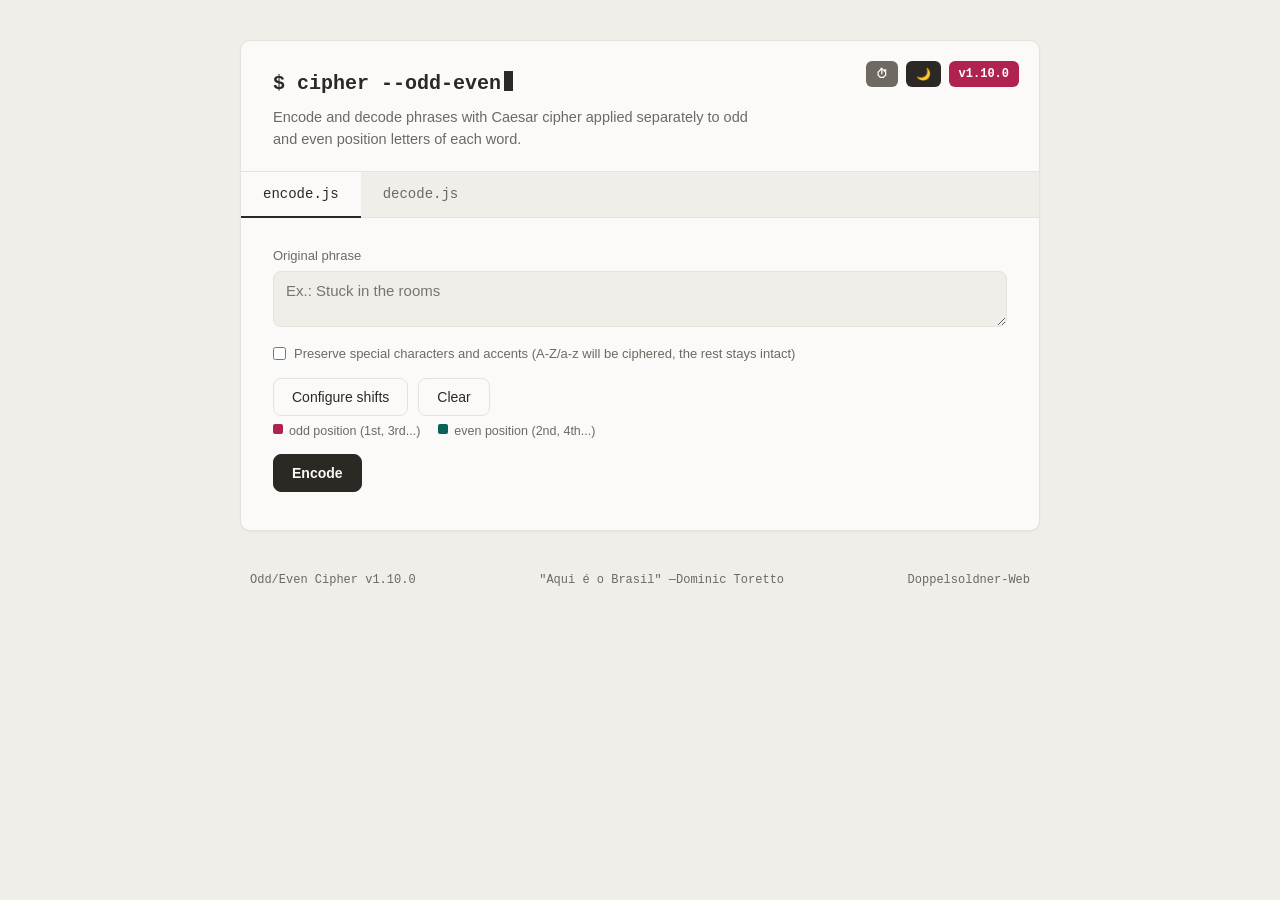
==== index.html @ f3f2aa60 "Add files via upload" ====
<!doctype html>
<html lang="en" data-theme="light">
  <head>
    <meta charset="UTF-8" />
    <meta name="viewport" content="width=device-width, initial-scale=1.0" />
    <title>Odd/Even Cipher — Encoder &amp; Decoder</title>
    <style>
      :root {
        /* OFF WHITE THEME */
        --canvas: #f0eee9;
        --paper: #fbfaf8;
        --ink: #2c2925;
        --muted: #6e6962;
        --border: #e6e3dc;
        --odd: #b0224f;
        --odd-soft: #f8e6ee;
        --even: #0b615a;
        --even-soft: #e1f0ee;
        --error: #b3261e;
        --error-soft: #fbeaea;
        --warn: #f59e0b;
        --success: #10b981;
        --console-bg: #2c2925;
        --console-text: #fbfaf8;
        --console-border: #44403c;
        --radius: 10px;
        --mono:
          "JetBrains Mono", "Fira Code", ui-monospace, SFMono-Regular, Menlo,
          Consolas, "Liberation Mono", monospace;
        --sans:
          -apple-system, BlinkMacSystemFont, "Segoe UI", Roboto, Helvetica,
          Arial, sans-serif;
      }

      /* DARK THEME */
      [data-theme="dark"] {
        /* AMOLED THEME */
        --canvas: #000000;
        --paper: #030712;
        --ink: #e2e8f0;
        --muted: #64748b;
        --border: #0f172a;
        --odd: #ff6b9e;
        --odd-soft: #4a1c2d;
        --even: #2ebc9f;
        --even-soft: #0e3f36;
        --error: #f85149;
        --error-soft: #4a1c1e;
        --console-bg: #020617;
        --console-border: #1e293b;
      }

      * {
        box-sizing: border-box;
      }

      body {
        margin: 0;
        background: var(--canvas);
        color: var(--ink);
        font-family: var(--sans);
        line-height: 1.5;
        -webkit-font-smoothing: antialiased;
        transition:
          background 0.3s,
          color 0.3s;
      }

      .app {
        max-width: 800px;
        margin: 40px auto;
        background: var(--paper);
        border: 1px solid var(--border);
        border-radius: var(--radius);
        position: relative;
        overflow: visible;
        box-shadow: 0 1px 2px rgba(20, 24, 32, 0.05);
      }

      /* HEADER & TOP BUTTONS */
      .top-controls {
        position: absolute;
        top: 20px;
        right: 20px;
        z-index: 100;
        display: flex;
        gap: 8px;
      }

      .icon-btn,
      .update-btn {
        background: var(--odd);
        color: #fff;
        border: none;
        padding: 4px 10px;
        border-radius: 6px;
        font-family: var(--mono);
        font-size: 12px;
        font-weight: bold;
        cursor: pointer;
        transition: opacity 0.2s;
        height: 26px;
        display: flex;
        align-items: center;
        justify-content: center;
      }
      .icon-btn.dark-toggle {
        background: var(--ink);
      }
      .icon-btn.history-toggle {
        background: var(--muted);
      }

      .icon-btn:hover,
      .update-btn:hover {
        opacity: 0.85;
      }

      .floating-box {
        position: absolute;
        top: 36px;
        right: 0;
        background: var(--paper);
        border: 1px solid var(--border);
        border-radius: 8px;
        padding: 16px;
        width: 320px;
        box-shadow: 0 8px 24px rgba(27, 30, 39, 0.12);
        display: none;
      }
      .floating-box.show {
        display: block;
      }

      .hero {
        padding: 28px 32px 20px;
        border-bottom: 1px solid var(--border);
      }
      .prompt {
        font-family: var(--mono);
        font-size: 20px;
        font-weight: 700;
        margin: 0 0 8px;
      }
      .cursor {
        display: inline-block;
        width: 9px;
        height: 1em;
        background: var(--ink);
        margin-left: 3px;
        vertical-align: -2px;
        animation: blink 1s steps(1) infinite;
      }
      @keyframes blink {
        50% {
          opacity: 0;
        }
      }
      .tagline {
        margin: 0;
        color: var(--muted);
        font-size: 14.5px;
        max-width: 62ch;
      }

      .tabs {
        display: flex;
        border-bottom: 1px solid var(--border);
        background: var(--canvas);
      }
      .tab-btn {
        font-family: var(--mono);
        font-size: 14px;
        padding: 14px 22px;
        border: none;
        background: transparent;
        color: var(--muted);
        cursor: pointer;
        border-bottom: 2px solid transparent;
        margin-bottom: -1px;
      }
      .tab-btn:hover {
        color: var(--ink);
      }
      .tab-btn.active {
        color: var(--ink);
        background: var(--paper);
        border-bottom-color: var(--ink);
      }

      .panel {
        display: none;
        padding: 28px 32px 32px;
      }
      .panel.active {
        display: block;
      }

      .field {
        margin-bottom: 18px;
      }
      .field label {
        display: block;
        font-size: 13px;
        color: var(--muted);
        margin-bottom: 6px;
      }
      textarea,
      input[type="text"] {
        width: 100%;
        padding: 10px 12px;
        font-size: 15px;
        font-family: var(--sans);
        color: var(--ink);
        background: var(--canvas);
        border: 1px solid var(--border);
        border-radius: 8px;
        resize: vertical;
      }

      .options-row {
        display: flex;
        align-items: center;
        gap: 8px;
        margin-top: -8px;
        margin-bottom: 14px;
        font-size: 13px;
        color: var(--muted);
      }
      .options-row input[type="checkbox"] {
        margin: 0;
      }

      .row-actions {
        display: flex;
        gap: 10px;
        flex-wrap: wrap;
        margin: 14px 0 6px;
      }
      .btn {
        font-family: var(--sans);
        font-weight: 600;
        font-size: 14px;
        padding: 10px 18px;
        border-radius: 8px;
        border: 1px solid var(--ink);
        background: var(--ink);
        color: var(--paper);
        cursor: pointer;
      }
      .btn:hover {
        opacity: 0.88;
      }
      .btn.ghost {
        background: transparent;
        color: var(--ink);
        border-color: var(--border);
        font-weight: 500;
      }
      .btn.swap {
        background: var(--even);
        border-color: var(--even);
        color: #fff;
        margin-left: auto;
      }
      .btn.paste-btn {
        background: var(--even);
        border-color: var(--even);
        color: #fff;
      }
      .btn.sm {
        padding: 6px 12px;
        font-size: 12.5px;
      }

      .words-info {
        font-size: 13px;
        color: var(--muted);
        margin: 2px 0 14px;
      }
      .legend {
        display: flex;
        gap: 18px;
        font-size: 12.5px;
        color: var(--muted);
        margin: 0 0 14px;
      }
      .swatch {
        display: inline-block;
        width: 10px;
        height: 10px;
        border-radius: 2px;
        margin-right: 6px;
        vertical-align: 1px;
      }
      .swatch.odd {
        background: var(--odd);
      }
      .swatch.even {
        background: var(--even);
      }

      .strength-container {
        margin: 15px 0;
      }
      .strength-label {
        font-size: 12px;
        font-weight: bold;
        margin-bottom: 4px;
        display: flex;
        justify-content: space-between;
      }
      .strength-bar-wrap {
        height: 6px;
        background: var(--border);
        border-radius: 3px;
        overflow: hidden;
      }
      .strength-fill {
        height: 100%;
        width: 0%;
        background: var(--error);
        transition:
          width 0.4s,
          background 0.4s;
      }

      .shift-row {
        display: flex;
        align-items: center;
        gap: 16px;
        padding: 12px 0;
        border-bottom: 1px dashed var(--border);
        flex-wrap: wrap;
      }
      .row-num {
        font-family: var(--mono);
        font-size: 13px;
        color: var(--muted);
        width: 18px;
        flex-shrink: 0;
      }
      .row-word {
        flex: 1 1 160px;
        min-width: 110px;
        font-family: var(--mono);
        font-size: 16px;
        font-weight: 600;
        letter-spacing: 1.5px;
        word-break: break-all;
      }
      .letter.odd {
        color: var(--odd);
      }
      .letter.even {
        color: var(--even);
      }
      .letter.placeholder {
        color: var(--muted);
        font-weight: 400;
      }

      .row-inputs {
        display: flex;
        gap: 10px;
        flex-shrink: 0;
      }
      .shift-field {
        display: flex;
        flex-direction: column;
        gap: 4px;
        font-size: 11.5px;
        color: var(--muted);
      }
      .shift-field input {
        width: 72px;
        padding: 8px 10px;
        border-radius: 6px;
        border: 1px solid var(--border);
        font-family: var(--mono);
        font-size: 14px;
        background: var(--canvas);
        color: var(--ink);
      }
      .shift-field.odd input {
        border-left: 3px solid var(--odd);
      }
      .shift-field.even input {
        border-left: 3px solid var(--even);
      }
      .shift-field input.invalid {
        border-color: var(--error);
        background: var(--error-soft);
      }

      .fast-fill-wrap {
        margin: 20px 0 16px;
        padding: 14px;
        background: var(--canvas);
        border: 1px solid var(--border);
        border-radius: 8px;
      }
      .fast-fill-title {
        font-size: 13px;
        font-weight: 600;
        color: var(--muted);
        margin: 0 0 10px;
      }
      .fast-fill-row {
        display: flex;
        gap: 10px;
        flex-wrap: wrap;
        align-items: flex-end;
      }
      .fast-fill-field {
        flex: 1;
        min-width: 140px;
        display: flex;
        flex-direction: column;
        gap: 4px;
        font-size: 11.5px;
        color: var(--muted);
      }
      .fast-fill-field input {
        width: 100%;
        padding: 8px 10px;
        border-radius: 6px;
        border: 1px solid var(--border);
        font-family: var(--mono);
        font-size: 14px;
        background: var(--paper);
        color: var(--ink);
      }

      .presets-row {
        display: flex;
        gap: 8px;
        margin-top: 10px;
        align-items: center;
        flex-wrap: wrap;
      }
      .presets-label {
        font-size: 12px;
        color: var(--muted);
        margin-right: 4px;
      }

      .alert {
        padding: 12px 14px;
        border-left: 4px solid;
        border-radius: 6px;
        font-size: 14px;
        margin: 16px 0 0;
      }
      .alert-error {
        background: var(--error-soft);
        border-color: var(--error);
        color: var(--error);
      }
      .alert-success {
        background: var(--even-soft);
        border-color: var(--even);
        color: var(--even);
      }

      .console-wrap {
        margin-top: 20px;
      }
      .console-label {
        font-family: var(--mono);
        font-size: 12px;
        color: var(--muted);
        margin: 0 0 8px;
      }
      .console {
        background: var(--console-bg);
        color: var(--console-text);
        border-radius: 8px;
        padding: 16px;
        display: flex;
        align-items: center;
        justify-content: space-between;
        gap: 14px;
      }
      .console-text {
        font-family: var(--mono);
        font-size: 15px;
        word-break: break-all;
      }
      .copy-btn {
        flex-shrink: 0;
        background: transparent;
        border: 1px solid var(--console-border);
        color: var(--console-text);
        border-radius: 6px;
        padding: 7px 12px;
        font-family: var(--sans);
        font-size: 13px;
        cursor: pointer;
      }

      .history-list {
        list-style: none;
        padding: 0;
        margin: 0;
        font-size: 12px;
        color: var(--ink);
      }
      .history-item {
        padding: 8px;
        border-bottom: 1px solid var(--border);
        display: flex;
        flex-direction: column;
        gap: 4px;
      }
      .history-item:last-child {
        border-bottom: none;
      }
      .history-item strong {
        color: var(--odd);
        font-family: var(--mono);
      }
      .history-empty {
        text-align: center;
        color: var(--muted);
        font-size: 12px;
        padding: 10px;
      }

      .app-footer {
        display: flex;
        justify-content: space-between;
        align-items: center;
        max-width: 800px;
        margin: 0 auto 20px auto;
        padding: 0 10px;
        font-size: 12px;
        color: var(--muted);
        font-family: var(--mono);
      }
    </style>
  </head>
  <body>
    <div class="app">
      <!-- TOP CONTROLS -->
      <div class="top-controls">
        <button id="historyBtn" class="icon-btn history-toggle" title="History">
          ⏱
        </button>
        <button
          id="themeBtn"
          class="icon-btn dark-toggle"
          title="Alternar Tema"
        >
          🌙
        </button>
        <div style="position: relative">
          <button id="updateLogBtn" class="update-btn">v1.10.0</button>
          <div id="updateLogBox" class="floating-box">
            <h3 style="margin: 0; font-family: var(--mono); font-size: 14px">
              UPDATE V1.10.0
            </h3>
            <hr
              style="
                border: 0;
                border-top: 1px dashed var(--border);
                margin: 10px 0;
              "
            />
            <ul
              style="
                margin: 0;
                padding-left: 20px;
                font-size: 12.5px;
                color: var(--muted);
              "
            >
              <li>Added "Copy All" / "Paste All" data transfer.</li>
              <li>Added footer texts at the bottom of the page.</li>
              <li>Prevented letter input in number-only fields.</li>
              <li>Added Quick Fill (autofill) feature.</li>
              <li>Dark Mode & Light Mode themes.</li>
            </ul>
          </div>
        </div>
        <!-- HISTORY BOX -->
        <div id="historyBox" class="floating-box" style="right: 80px">
          <h3
            style="
              margin: 0 0 10px 0;
              font-family: var(--mono);
              font-size: 14px;
            "
          >
            Recent History
          </h3>
          <ul id="historyList" class="history-list">
            <li class="history-empty">No recent operations.</li>
          </ul>
        </div>
      </div>

      <div class="hero">
        <p class="prompt">$ cipher --odd-even<span class="cursor"></span></p>
        <p class="tagline">
          Encode and decode phrases with Caesar cipher applied separately to odd
          and even position letters of each word.
        </p>
      </div>

      <div class="tabs" role="tablist">
        <button
          class="tab-btn active"
          role="tab"
          data-tab="encode"
          id="tab-encode"
        >
          encode.js
        </button>
        <button class="tab-btn" role="tab" data-tab="decode" id="tab-decode">
          decode.js
        </button>
      </div>

      <!-- ===================== PANEL: ENCODER ===================== -->
      <section class="panel active" id="panel-encode" role="tabpanel">
        <div class="field">
          <label for="encPhrase">Original phrase</label>
          <textarea
            id="encPhrase"
            rows="2"
            placeholder="Ex.: Stuck in the rooms"
          ></textarea>
        </div>
        <div class="options-row">
          <input type="checkbox" id="encKeepSpecial" />
          <label for="encKeepSpecial" style="margin: 0; font-size: 13px"
            >Preserve special characters and accents (A-Z/a-z will be ciphered,
            the rest stays intact)</label
          >
        </div>

        <div class="row-actions">
          <button type="button" class="btn ghost" id="encConfigBtn">
            Configure shifts
          </button>
          <button type="button" class="btn ghost" id="encClearBtn">
            Clear
          </button>
        </div>

        <p class="words-info" id="encWordsInfo" hidden></p>
        <p class="legend" id="encLegend" hidden>
          <span
            ><span class="swatch odd"></span>odd position (1st, 3rd...)</span
          >
          <span
            ><span class="swatch even"></span>even position (2nd, 4th...)</span
          >
        </p>

        <!-- STRENGTH INDICATOR -->
        <div class="strength-container" id="encStrengthContainer" hidden>
          <div class="strength-label">
            <span>Cipher Strength</span>
            <span id="encStrengthText">Weak</span>
          </div>
          <div class="strength-bar-wrap">
            <div id="encStrengthBar" class="strength-fill"></div>
          </div>
        </div>

        <div id="encShiftsContainer" data-word-count="0"></div>

        <div class="fast-fill-wrap" id="encFastFill" hidden>
          <p class="fast-fill-title">Quick Fill / Advanced Patterns</p>
          <div class="fast-fill-row">
            <label class="fast-fill-field odd">
              <span>Odd Pattern (Ex: 2 or 1,4)</span>
              <input
                type="text"
                id="encFastOdd"
                placeholder="Ex: 2"
                autocomplete="off"
              />
            </label>
            <label class="fast-fill-field even">
              <span>Even Pattern (Ex: 5 or 3,2)</span>
              <input
                type="text"
                id="encFastEven"
                placeholder="Ex: 5"
                autocomplete="off"
              />
            </label>
            <button type="button" class="btn" id="encFastApplyBtn">
              Apply
            </button>
            <button
              type="button"
              class="btn ghost"
              id="encRandomBtn"
              title="Random shifts"
              style="padding: 10px 14px"
            >
              🎲
            </button>
          </div>
          <div class="presets-row">
            <span class="presets-label">Presets:</span>
            <button type="button" class="btn ghost sm" id="presetRot13">
              ROT13
            </button>
            <button type="button" class="btn ghost sm" id="presetFibonacci">
              Fibonacci
            </button>
            <button type="button" class="btn ghost sm" id="presetProgressive">
              Progressive (+1,+2)
            </button>
          </div>
        </div>

        <div class="row-actions">
          <button type="button" class="btn" id="encSubmitBtn">Encode</button>
          <button type="button" class="btn swap" id="swapBtn" hidden>
            Transfer to Decoder ⇄
          </button>
        </div>

        <div id="encAlert" class="alert" hidden></div>

        <div class="console-wrap" id="encResultWrap" hidden>
          <p class="console-label">// encoded result</p>
          <div class="console">
            <span class="console-text" id="encResult"></span>
            <button type="button" class="copy-btn" id="encCopyBtn">copy</button>
          </div>
          <p class="console-label" style="margin-top: 18px">// word lengths</p>
          <div class="console">
            <span class="console-text" id="encSizes"></span>
            <button type="button" class="copy-btn" id="encSizesCopyBtn">
              copy
            </button>
          </div>
          <p class="console-label" style="margin-top: 18px">
            // shifts used (odd, even)
          </p>
          <div class="console">
            <span class="console-text" id="encShiftsResult"></span>
            <button type="button" class="copy-btn" id="encShiftsCopyBtn">
              copy
            </button>
          </div>

          <div style="margin-top: 20px">
            <button
              type="button"
              class="btn"
              id="encCopyAllBtn"
              style="width: 100%; border-radius: 8px"
            >
              Copy All Data
            </button>
          </div>
        </div>
      </section>

      <!-- ===================== PANEL: DECODER ===================== -->
      <section class="panel" id="panel-decode" role="tabpanel">
        <div class="row-actions" style="margin-bottom: 18px; margin-top: 0">
          <button type="button" class="btn paste-btn" id="decPasteAllBtn">
            Paste Data 📋
          </button>
        </div>

        <div class="field">
          <label for="decMessage">Encoded message</label>
          <textarea
            id="decMessage"
            rows="2"
            placeholder="Ex.: Fscxsvyvhnubtxy"
          ></textarea>
        </div>

        <div class="field">
          <label for="decSizes"
            >Original word lengths (separated by commas)</label
          >
          <input type="text" id="decSizes" placeholder="Ex.: 5, 2, 3, 5" />
        </div>

        <div class="row-actions">
          <button type="button" class="btn ghost" id="decConfigBtn">
            Configure shifts
          </button>
          <button type="button" class="btn ghost" id="decClearBtn">
            Clear
          </button>
        </div>

        <p class="words-info" id="decWordsInfo" hidden></p>

        <div id="decShiftsContainer" data-word-count="0"></div>

        <div class="row-actions">
          <button type="button" class="btn" id="decSubmitBtn">Decode</button>
        </div>

        <div id="decAlert" class="alert" hidden></div>

        <div class="console-wrap" id="decResultWrap" hidden>
          <p class="console-label">// original phrase</p>
          <div class="console">
            <span class="console-text" id="decResult"></span>
            <button type="button" class="copy-btn" id="decCopyBtn">copy</button>
          </div>
        </div>
      </section>
    </div>

    <!-- === FOOTER === -->
    <footer class="app-footer">
      <span class="footer-left">Odd/Even Cipher v1.10.0</span>
      <span class="footer-center">"Aqui é o Brasil" —Dominic Toretto</span>
      <span class="footer-right">Doppelsoldner-Web</span>
    </footer>

    <script>
      /* =========================================================================
         STATE & CONFIG
         ========================================================================= */
      let historyData = JSON.parse(localStorage.getItem("cipherHistory")) || [];
      const MAX_HISTORY = 5;

      // Gestão de Temas (light, dark)
      const themeBtn = document.getElementById("themeBtn");
      const themes = ["light", "dark"];

      let currentTheme = localStorage.getItem("cipherTheme") || "light";
      document.documentElement.setAttribute("data-theme", currentTheme);
      updateThemeIcon(currentTheme);

      function updateThemeIcon(theme) {
        if (theme === "light") {
          themeBtn.textContent = "🌙";
          themeBtn.title = "Ativar Modo Escuro";
        } else {
          themeBtn.textContent = "☀️";
          themeBtn.title = "Ativar Modo Claro";
        }
      }

      themeBtn.addEventListener("click", () => {
        const currentIndex = themes.indexOf(currentTheme);
        const nextIndex = (currentIndex + 1) % themes.length;
        currentTheme = themes[nextIndex];

        document.documentElement.setAttribute("data-theme", currentTheme);
        localStorage.setItem("cipherTheme", currentTheme);
        updateThemeIcon(currentTheme);
      });

      /* =========================================================================
         CIPHER LOGIC
         ========================================================================= */
      function normalizeText(text, keepSpecial) {
        if (keepSpecial) return text;
        return text
          .normalize("NFD")
          .replace(/[\u0300-\u036f]/g, "")
          .replace(/[^a-zA-Z\s]/g, "");
      }

      function splitWords(phrase, keepSpecial) {
        return normalizeText(phrase, keepSpecial)
          .trim()
          .split(/\s+/)
          .filter(Boolean);
      }

      function processLetter(char, shift, reverse = false) {
        const isUpper = char >= "A" && char <= "Z";
        const isLower = char >= "a" && char <= "z";
        if (!isUpper && !isLower) return char;

        const base = isUpper ? 65 : 97;
        const originalCode = char.charCodeAt(0) - base;
        const effect = reverse ? -shift : shift;
        const resultCode = (((originalCode + effect) % 26) + 26) % 26;
        return String.fromCharCode(resultCode + base);
      }

      function customCipher(phrase, shifts, keepSpecial) {
        const words = splitWords(phrase, keepSpecial);
        const cipheredWords = words.map((word, idx) => {
          const [oddShift, evenShift] = shifts[idx];
          let validLetterCount = 0;
          return word
            .split("")
            .map((char) => {
              const isLetter =
                (char >= "A" && char <= "Z") || (char >= "a" && char <= "z");
              if (isLetter) validLetterCount++;
              const isOdd = validLetterCount % 2 !== 0;
              const shiftVal = isOdd ? oddShift : evenShift;
              return processLetter(char, shiftVal);
            })
            .join("");
        });

        const maxLength = Math.max(...cipheredWords.map((p) => p.length));
        let result = "";
        for (let pos = 0; pos < maxLength; pos++) {
          for (const word of cipheredWords) {
            if (pos < word.length) result += word[pos];
          }
        }
        return result;
      }

      function customDecipher(cipheredString, shifts, lengths) {
        const cipheredWords = lengths.map(() => "");
        let cursor = 0;
        const maxLength = Math.max(...lengths);

        for (let pos = 0; pos < maxLength; pos++) {
          for (let i = 0; i < lengths.length; i++) {
            if (pos < lengths[i]) {
              cipheredWords[i] += cipheredString[cursor];
              cursor++;
            }
          }
        }

        const originalWords = cipheredWords.map((word, idx) => {
          const [oddShift, evenShift] = shifts[idx];
          let validLetterCount = 0;
          return word
            .split("")
            .map((char) => {
              const isLetter =
                (char >= "A" && char <= "Z") || (char >= "a" && char <= "z");
              if (isLetter) validLetterCount++;
              const isOdd = validLetterCount % 2 !== 0;
              const shiftVal = isOdd ? oddShift : evenShift;
              return processLetter(char, shiftVal, true);
            })
            .join("");
        });
        return originalWords.join(" ");
      }

      /* =========================================================================
         HISTORY
         ========================================================================= */
      function renderHistory() {
        const list = document.getElementById("historyList");
        list.innerHTML = "";
        if (historyData.length === 0) {
          list.innerHTML = `<li class="history-empty">No recent operations.</li>`;
          return;
        }
        historyData.forEach((item) => {
          const li = document.createElement("li");
          li.className = "history-item";
          li.innerHTML = `<span><strong>${item.type}:</strong> ${item.input.substring(0, 20)}...</span>
                          <span style="color:var(--muted)">Res: ${item.output.substring(0, 20)}...</span>`;
          list.appendChild(li);
        });
      }

      function addHistory(type, input, output) {
        historyData.unshift({ type, input, output });
        if (historyData.length > MAX_HISTORY) historyData.pop();
        localStorage.setItem("cipherHistory", JSON.stringify(historyData));
        renderHistory();
      }
      renderHistory();

      /* =========================================================================
         UI HELPERS & COPY FUNCTIONALITY
         ========================================================================= */
      function escapeHtml(str) {
        return str.replace(
          /[&<>"']/g,
          (c) =>
            ({
              "&": "&amp;",
              "<": "&lt;",
              ">": "&gt;",
              '"': "&quot;",
              "'": "&#39;",
            })[c],
        );
      }
      function showAlert(el, type, msg) {
        el.className = "alert alert-" + type;
        el.textContent = msg;
        el.hidden = false;
      }
      function clearAlert(el) {
        el.hidden = true;
        el.textContent = "";
      }

      function copyToClipboard(text, btnEl) {
        if (!text) return;
        navigator.clipboard.writeText(text).then(() => {
          const original = btnEl.textContent;
          btnEl.textContent = "copied!";
          setTimeout(() => {
            btnEl.textContent = original;
          }, 1500);
        });
      }

      document.getElementById("encCopyBtn").addEventListener("click", (e) => {
        copyToClipboard(
          document.getElementById("encResult").textContent,
          e.target,
        );
      });
      document
        .getElementById("encSizesCopyBtn")
        .addEventListener("click", (e) => {
          copyToClipboard(
            document.getElementById("encSizes").textContent,
            e.target,
          );
        });
      document
        .getElementById("encShiftsCopyBtn")
        .addEventListener("click", (e) => {
          copyToClipboard(
            document.getElementById("encShiftsResult").textContent,
            e.target,
          );
        });
      document.getElementById("decCopyBtn").addEventListener("click", (e) => {
        copyToClipboard(
          document.getElementById("decResult").textContent,
          e.target,
        );
      });

      // Copiar Tudo (Encoder)
      document
        .getElementById("encCopyAllBtn")
        .addEventListener("click", (e) => {
          const msg = document.getElementById("encResult").textContent;
          const sizes = document.getElementById("encSizes").textContent;
          const shifts = document.getElementById("encShiftsResult").textContent;

          const payload = `Message: ${msg}\nLengths: ${sizes}\nShifts: ${shifts}`;
          copyToClipboard(payload, e.target);
        });

      // Colar Tudo (Decoder)
      document
        .getElementById("decPasteAllBtn")
        .addEventListener("click", async () => {
          try {
            const text = await navigator.clipboard.readText();

            const msgMatch = text.match(/Message:\s*(.+)/i);
            const lenMatch = text.match(/Lengths:\s*(.+)/i);
            const shfMatch = text.match(/Shifts:\s*(.+)/i);

            if (!msgMatch && !lenMatch && !shfMatch) {
              showAlert(
                document.getElementById("decAlert"),
                "error",
                "No valid cipher data found in clipboard.",
              );
              return;
            }

            if (msgMatch)
              document.getElementById("decMessage").value = msgMatch[1].trim();
            if (lenMatch)
              document.getElementById("decSizes").value = lenMatch[1].trim();

            if (msgMatch && lenMatch) {
              document.getElementById("decConfigBtn").click();
            }

            if (shfMatch) {
              const shiftPairs = [
                ...shfMatch[1].matchAll(/\[(\d+),\s*(\d+)\]/g),
              ];
              const oddInputs = document.querySelectorAll(".dec-odd");
              const evenInputs = document.querySelectorAll(".dec-even");

              shiftPairs.forEach((pair, idx) => {
                if (oddInputs[idx]) oddInputs[idx].value = pair[1];
                if (evenInputs[idx]) evenInputs[idx].value = pair[2];
              });
            }

            showAlert(
              document.getElementById("decAlert"),
              "success",
              "Data pasted and configured automatically!",
            );
          } catch (err) {
            showAlert(
              document.getElementById("decAlert"),
              "error",
              "Failed to read clipboard. Please check permissions.",
            );
          }
        });

      /* =========================================================================
         SHIFT INPUT VALIDATION & SMART AUTO-ADVANCE
         ========================================================================= */
      function setupShiftInputsContainer(containerId) {
        const container = document.getElementById(containerId);
        if (!container) return;

        container.addEventListener("keydown", (e) => {
          if (e.target.matches("input[type='number']")) {
            if (["e", "E", "+", "-", "."].includes(e.key)) {
              e.preventDefault();
              return;
            }
            if (e.key === "Enter") {
              e.preventDefault();
              focusNextInput(e.target, container);
            }
          }
        });

        container.addEventListener("input", (e) => {
          const input = e.target;
          if (input.matches("input[type='number']")) {
            let val = input.value.replace(/\D/g, "");
            if (val !== "") {
              let num = parseInt(val, 10);
              if (num > 25) num = 25;
              input.value = num;
            }

            evaluateStrength();

            if (input.value.length >= 2) {
              focusNextInput(input, container);
            }
          }
        });
      }

      function focusNextInput(currentInput, container) {
        const inputs = Array.from(
          container.querySelectorAll("input[type='number']"),
        );
        const index = inputs.indexOf(currentInput);
        if (index >= 0 && index < inputs.length - 1) {
          inputs[index + 1].focus();
          inputs[index + 1].select();
        }
      }

      setupShiftInputsContainer("encShiftsContainer");
      setupShiftInputsContainer("decShiftsContainer");

      /* =========================================================================
         STRENGTH CALCULATOR
         ========================================================================= */
      function evaluateStrength() {
        const oddInputs = [...document.querySelectorAll(".enc-odd")].map(
          (i) => Number(i.value) || 0,
        );
        const evenInputs = [...document.querySelectorAll(".enc-even")].map(
          (i) => Number(i.value) || 0,
        );
        if (oddInputs.length === 0) return;

        const uniqueShifts = new Set([...oddInputs, ...evenInputs]).size;
        const totalFields = oddInputs.length + evenInputs.length;

        let score = (uniqueShifts / totalFields) * 100;
        const bar = document.getElementById("encStrengthBar");
        const text = document.getElementById("encStrengthText");

        if (score <= 20) {
          bar.style.width = "33%";
          bar.style.background = "var(--error)";
          text.textContent = "Weak";
        } else if (score <= 60) {
          bar.style.width = "66%";
          bar.style.background = "var(--warn)";
          text.textContent = "Medium";
        } else {
          bar.style.width = "100%";
          bar.style.background = "var(--success)";
          text.textContent = "Strong";
        }
      }

      // Tabs
      document.querySelectorAll(".tab-btn").forEach((btn) => {
        btn.addEventListener("click", () => {
          document
            .querySelectorAll(".tab-btn")
            .forEach((b) => b.classList.remove("active"));
          btn.classList.add("active");
          document
            .querySelectorAll(".panel")
            .forEach((p) => p.classList.remove("active"));
          document
            .getElementById("panel-" + btn.dataset.tab)
            .classList.add("active");
        });
      });

      /* =========================================================================
         ENCODER
         ========================================================================= */
      const encKeepSpecial = document.getElementById("encKeepSpecial");

      function buildEncShiftRow(index, word) {
        const letters = word
          .split("")
          .map(
            (ch, i) =>
              `<span class="letter ${i % 2 === 0 ? "odd" : "even"}">${escapeHtml(ch)}</span>`,
          )
          .join("");
        return `
        <div class="shift-row">
          <span class="row-num">${index + 1}</span>
          <span class="row-word">${letters}</span>
          <div class="row-inputs">
            <label class="shift-field odd"><input type="number" min="0" max="25" class="enc-odd" placeholder="0-25"></label>
            <label class="shift-field even"><input type="number" min="0" max="25" class="enc-even" placeholder="0-25"></label>
          </div>
        </div>`;
      }

      document.getElementById("encConfigBtn").addEventListener("click", () => {
        const words = splitWords(encPhrase.value, encKeepSpecial.checked);
        if (words.length === 0)
          return showAlert(encAlert, "error", "Enter a phrase.");
        document.getElementById("encShiftsContainer").innerHTML = words
          .map((w, i) => buildEncShiftRow(i, w))
          .join("");
        document.getElementById("encWordsInfo").hidden = false;
        document.getElementById("encLegend").hidden = false;
        document.getElementById("encFastFill").hidden = false;
        document.getElementById("encStrengthContainer").hidden = false;
        document.getElementById("encWordsInfo").textContent =
          `${words.length} words detected.`;
        evaluateStrength();
      });

      // Clear Encoder
      document.getElementById("encClearBtn").addEventListener("click", () => {
        document.getElementById("encPhrase").value = "";
        document.getElementById("encShiftsContainer").innerHTML = "";
        document.getElementById("encWordsInfo").hidden = true;
        document.getElementById("encLegend").hidden = true;
        document.getElementById("encFastFill").hidden = true;
        document.getElementById("encStrengthContainer").hidden = true;
        document.getElementById("encResultWrap").hidden = true;
        document.getElementById("swapBtn").hidden = true;
        clearAlert(document.getElementById("encAlert"));
      });

      // Quick Fill & Presets
      document
        .getElementById("encFastApplyBtn")
        .addEventListener("click", () => {
          const oddVal = document.getElementById("encFastOdd").value.trim();
          const evenVal = document.getElementById("encFastEven").value.trim();

          const oddArray = oddVal
            ? oddVal
                .split(",")
                .map((n) => Math.min(25, Math.max(0, Number(n.trim()) || 0)))
            : null;
          const evenArray = evenVal
            ? evenVal
                .split(",")
                .map((n) => Math.min(25, Math.max(0, Number(n.trim()) || 0)))
            : null;

          if (oddArray) {
            document.querySelectorAll(".enc-odd").forEach((inp, idx) => {
              if (!inp.value || inp.value === "0") {
                inp.value = oddArray[idx % oddArray.length];
              }
            });
          }

          if (evenArray) {
            document.querySelectorAll(".enc-even").forEach((inp, idx) => {
              if (!inp.value || inp.value === "0") {
                inp.value = evenArray[idx % evenArray.length];
              }
            });
          }

          evaluateStrength();
        });

      document.getElementById("presetRot13").addEventListener("click", () => {
        document
          .querySelectorAll(".enc-odd, .enc-even")
          .forEach((i) => (i.value = 13));
        evaluateStrength();
      });

      document
        .getElementById("presetFibonacci")
        .addEventListener("click", () => {
          const fib = [1, 2, 3, 5, 8, 13, 21];
          document
            .querySelectorAll(".enc-odd")
            .forEach((inp, idx) => (inp.value = fib[idx % fib.length]));
          document
            .querySelectorAll(".enc-even")
            .forEach((inp, idx) => (inp.value = fib[(idx + 1) % fib.length]));
          evaluateStrength();
        });

      document
        .getElementById("presetProgressive")
        .addEventListener("click", () => {
          document
            .querySelectorAll(".enc-odd")
            .forEach((inp, idx) => (inp.value = (idx + 1) % 26));
          document
            .querySelectorAll(".enc-even")
            .forEach((inp, idx) => (inp.value = (idx + 2) % 26));
          evaluateStrength();
        });

      document.getElementById("encRandomBtn").addEventListener("click", () => {
        document
          .querySelectorAll(".enc-odd, .enc-even")
          .forEach((i) => (i.value = Math.floor(Math.random() * 26)));
        evaluateStrength();
      });

      document.getElementById("encSubmitBtn").addEventListener("click", () => {
        const phrase = encPhrase.value;
        const words = splitWords(phrase, encKeepSpecial.checked);
        const oddInputs = document.querySelectorAll(".enc-odd");
        const evenInputs = document.querySelectorAll(".enc-even");

        if (oddInputs.length !== words.length)
          return showAlert(encAlert, "error", "Reconfigure the shifts.");

        const shifts = [];
        for (let i = 0; i < words.length; i++) {
          shifts.push([
            Number(oddInputs[i].value),
            Number(evenInputs[i].value),
          ]);
        }

        const result = customCipher(phrase, shifts, encKeepSpecial.checked);
        const lengths = words.map((w) => w.length).join(", ");
        const formattedShifts = shifts
          .map((s) => `[${s[0]}, ${s[1]}]`)
          .join(", ");

        document.getElementById("encResult").textContent = result;
        document.getElementById("encSizes").textContent = lengths;
        document.getElementById("encShiftsResult").textContent =
          formattedShifts;
        document.getElementById("encResultWrap").hidden = false;
        document.getElementById("swapBtn").hidden = false;
        showAlert(encAlert, "success", "Encoded successfully.");
        addHistory("Encode", phrase, result);
      });

      // SWAP / FLIP
      document.getElementById("swapBtn").addEventListener("click", () => {
        document.getElementById("decMessage").value =
          document.getElementById("encResult").textContent;
        document.getElementById("decSizes").value =
          document.getElementById("encSizes").textContent;
        document.getElementById("tab-decode").click();
      });

      /* =========================================================================
         DECODER
         ========================================================================= */
      document.getElementById("decConfigBtn").addEventListener("click", () => {
        const sizes = document
          .getElementById("decSizes")
          .value.split(",")
          .map(Number)
          .filter((n) => n > 0);
        if (!sizes.length)
          return showAlert(decAlert, "error", "Enter the lengths.");
        const html = sizes
          .map(
            (s, i) => `
          <div class="shift-row">
            <span class="row-num">${i + 1}</span>
            <div class="row-inputs">
              <label class="shift-field odd"><input type="number" min="0" max="25" class="dec-odd" placeholder="0-25"></label>
              <label class="shift-field even"><input type="number" min="0" max="25" class="dec-even" placeholder="0-25"></label>
            </div>
          </div>
        `,
          )
          .join("");
        document.getElementById("decShiftsContainer").innerHTML = html;
        document.getElementById("decWordsInfo").hidden = false;
        document.getElementById("decWordsInfo").textContent =
          `${sizes.length} words expected.`;
      });

      // Clear Decoder
      document.getElementById("decClearBtn").addEventListener("click", () => {
        document.getElementById("decMessage").value = "";
        document.getElementById("decSizes").value = "";
        document.getElementById("decShiftsContainer").innerHTML = "";
        document.getElementById("decWordsInfo").hidden = true;
        document.getElementById("decResultWrap").hidden = true;
        clearAlert(document.getElementById("decAlert"));
      });

      document.getElementById("decSubmitBtn").addEventListener("click", () => {
        const msg = document
          .getElementById("decMessage")
          .value.replace(/\s+/g, "");
        const sizes = document
          .getElementById("decSizes")
          .value.split(",")
          .map(Number)
          .filter((n) => n > 0);
        const shifts = [];
        const oddInputs = document.querySelectorAll(".dec-odd");
        const evenInputs = document.querySelectorAll(".dec-even");

        if (oddInputs.length !== sizes.length)
          return showAlert(decAlert, "error", "Reconfigure the shifts.");

        for (let i = 0; i < sizes.length; i++) {
          shifts.push([
            Number(oddInputs[i].value),
            Number(evenInputs[i].value),
          ]);
        }

        const res = customDecipher(msg, shifts, sizes);
        document.getElementById("decResult").textContent = res;
        document.getElementById("decResultWrap").hidden = false;
        showAlert(decAlert, "success", "Decoded successfully.");
        addHistory("Decode", msg, res);
      });

      /* =========================================================================
         POPUP MENUS (Updates & History)
         ========================================================================= */
      function toggleBox(btnId, boxId) {
        const btn = document.getElementById(btnId);
        const box = document.getElementById(boxId);
        btn.addEventListener("click", (e) => {
          e.stopPropagation();
          document.querySelectorAll(".floating-box").forEach((b) => {
            if (b !== box) b.classList.remove("show");
          });
          box.classList.toggle("show");
        });
      }
      toggleBox("updateLogBtn", "updateLogBox");
      toggleBox("historyBtn", "historyBox");

      document.addEventListener("click", (e) => {
        if (
          !e.target.closest(".floating-box") &&
          !e.target.closest(".update-btn") &&
          !e.target.closest(".history-toggle")
        ) {
          document
            .querySelectorAll(".floating-box")
            .forEach((b) => b.classList.remove("show"));
        }
      });
    </script>
  </body>
</html>
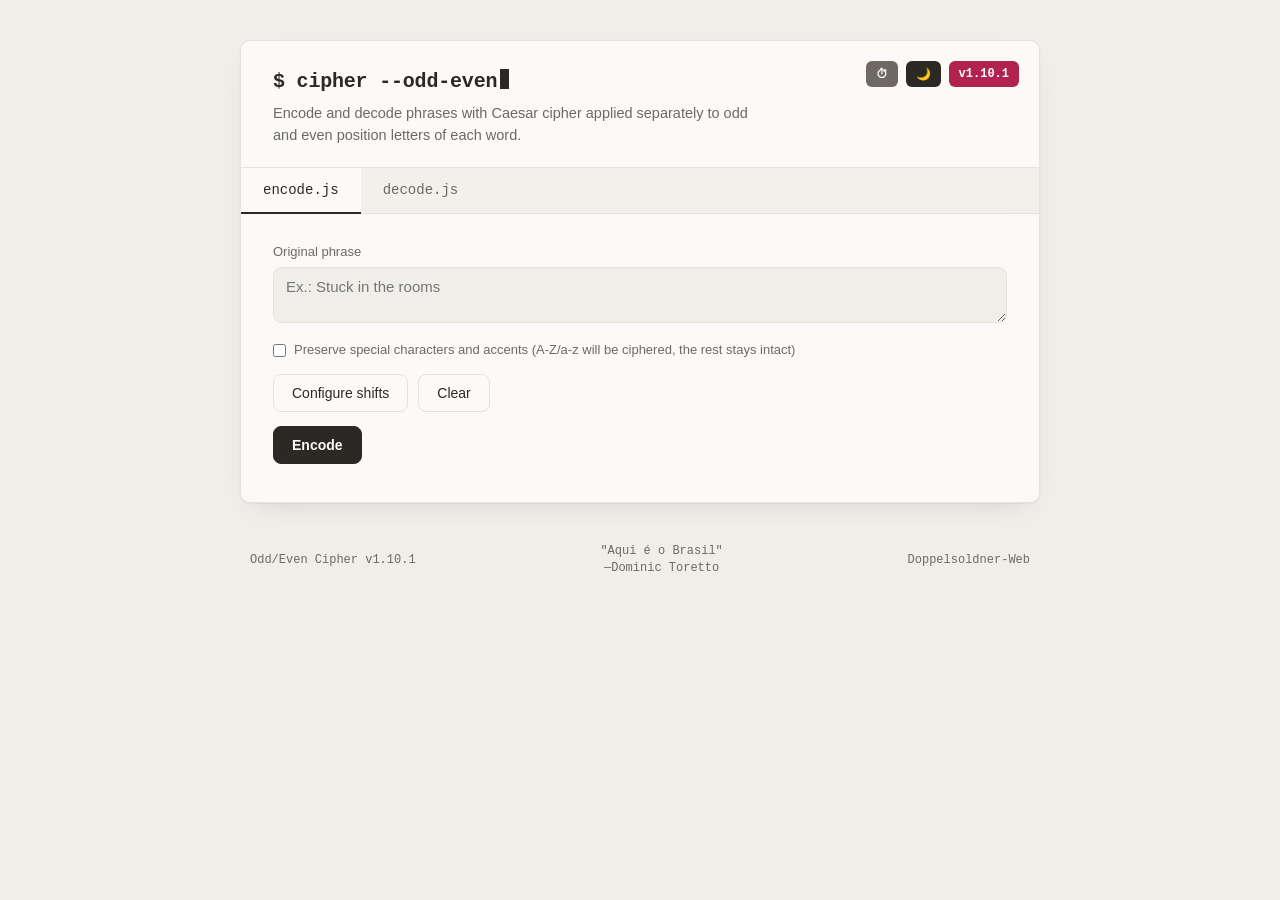
==== commit c4d186ee: "Add files via upload" ====
--- a/index.html
+++ b/index.html
@@ -1,10 +1,66 @@
+<!--
+======================================================================
+MIT License
+
+Copyright (c) 2026
+
+Permission is hereby granted, free of charge, to any person obtaining a copy
+of this software and associated documentation files (the "Software"), to deal
+in the Software without restriction, including without limitation the rights
+to use, copy, modify, merge, publish, distribute, sublicense, and/or sell
+copies of the Software, and to permit persons to whom the Software is
+furnished to do so, subject to the following conditions:
+
+The above copyright notice and this permission notice shall be included in all
+copies or substantial portions of the Software.
+
+THE SOFTWARE IS PROVIDED "AS IS", WITHOUT WARRANTY OF ANY KIND, EXPRESS OR
+IMPLIED, INCLUDING BUT NOT LIMITED TO THE WARRANTIES OF MERCHANTABILITY,
+FITNESS FOR A PARTICULAR PURPOSE AND NONINFRINGEMENT. IN NO EVENT SHALL THE
+AUTHORS OR COPYRIGHT HOLDERS BE LIABLE FOR ANY CLAIM, DAMAGES OR OTHER
+LIABILITY, WHETHER IN AN ACTION OF CONTRACT, TORT OR OTHERWISE, ARISING FROM,
+OUT OF OR IN CONNECTION WITH THE SOFTWARE OR THE USE OR OTHER DEALINGS IN THE
+SOFTWARE.
+======================================================================
+-->
+
 <!doctype html>
+<!-- 
+  The <html> tag is the root of every web document. 
+  The "lang='en'" attribute tells the browser and screen readers the main language.
+  The "data-theme='light'" attribute is a custom data attribute used by JavaScript and CSS 
+  to identify and switch the page's current color theme.
+-->
 <html lang="en" data-theme="light">
   <head>
+    <!-- 
+      A tag <meta charset="UTF-8"> garante que caracteres especiais (como acentos) 
+      sejam lidos corretamente pelo navegador.
+    -->
     <meta charset="UTF-8" />
+
+    <!-- 
+      The <meta name="viewport"> tag is essential for a responsive site.
+      It makes the page width match the phone screen width,
+      preventing the site from showing up with a tiny zoom.
+    -->
     <meta name="viewport" content="width=device-width, initial-scale=1.0" />
+
+    <!-- A tag <title> define o nome da aba no navegador. -->
     <title>Odd/Even Cipher — Encoder &amp; Decoder</title>
+
+    <!--
+    /* ==================================
+       CSS STYLES
+       ================================== */
+    Aqui começa a estilização visual (CSS). O CSS controla cores, posições, fontes e animações.
+    -->
     <style>
+      /* 
+        A pseudoclasse :root seleciona a raiz do documento (o <html>). 
+        Aqui, estamos definindo "Variáveis CSS" (Custom Properties) que começam com --.
+        Isso permite reutilizar cores em todo o arquivo e facilitar a troca de tema.
+      */
       :root {
         /* OFF WHITE THEME */
         --canvas: #f0eee9;
@@ -32,7 +88,11 @@
           Arial, sans-serif;
       }
 
-      /* DARK THEME */
+      /* 
+        DARK THEME 
+        Este seletor substitui as variáveis acima apenas quando o <html> tem o atributo data-theme="dark".
+        Isso é o que permite a mudança instantânea entre os modos claro e escuro.
+      */
       [data-theme="dark"] {
         /* AMOLED THEME */
         --canvas: #000000;
@@ -50,6 +110,11 @@
         --console-border: #1e293b;
       }
 
+      /* 
+        O asterisco (*) é um seletor universal.
+        'box-sizing: border-box' garante que bordas e preenchimentos (padding) não 
+        aumentem a largura total declarada dos elementos.
+      */
       * {
         box-sizing: border-box;
       }
@@ -60,31 +125,35 @@
         color: var(--ink);
         font-family: var(--sans);
         line-height: 1.5;
-        -webkit-font-smoothing: antialiased;
+        -webkit-font-smoothing: antialiased; /* Suaviza a fonte no macOS/iOS */
+        /* A transição (transition) cria uma mudança suave de cor ao alternar temas, durando 0.3 segundos. */
         transition:
           background 0.3s,
           color 0.3s;
       }
 
+      /* Classe do container principal do aplicativo */
       .app {
         max-width: 800px;
-        margin: 40px auto;
+        margin: 40px auto; /* Centraliza a caixa no meio da tela */
         background: var(--paper);
         border: 1px solid var(--border);
-        border-radius: var(--radius);
-        position: relative;
+        border-radius: var(
+          --radius
+        ); /* Arredonda os cantos usando a variável */
+        position: relative; /* Permite posicionar elementos 'absolute' dentro desta caixa */
         overflow: visible;
-        box-shadow: 0 1px 2px rgba(20, 24, 32, 0.05);
+        box-shadow: 0 1px 2px rgba(20, 24, 32, 0.05); /* Sombra sutil para profundidade */
       }
 
       /* HEADER & TOP BUTTONS */
       .top-controls {
-        position: absolute;
+        position: absolute; /* Fixado em relação à classe .app pai */
         top: 20px;
         right: 20px;
-        z-index: 100;
-        display: flex;
-        gap: 8px;
+        z-index: 100; /* Garante que fique acima de outros elementos na tela */
+        display: flex; /* Usa Flexbox para colocar os botões lado a lado */
+        gap: 8px; /* Espaço entre os botões */
       }
 
       .icon-btn,
@@ -97,12 +166,12 @@
         font-family: var(--mono);
         font-size: 12px;
         font-weight: bold;
-        cursor: pointer;
-        transition: opacity 0.2s;
+        cursor: pointer; /* Muda a setinha do mouse para uma "mãozinha" */
+        transition: opacity 0.2s; /* Ao passar o mouse, a mudança de transparência será suave */
         height: 26px;
         display: flex;
-        align-items: center;
-        justify-content: center;
+        align-items: center; /* Centraliza o texto no meio vertical */
+        justify-content: center; /* Centraliza no meio horizontal */
       }
       .icon-btn.dark-toggle {
         background: var(--ink);
@@ -111,13 +180,15 @@
         background: var(--muted);
       }
 
+      /* O pseudoseletor :hover é ativado quando o usuário passa o mouse por cima */
       .icon-btn:hover,
       .update-btn:hover {
-        opacity: 0.85;
-      }
-
+        opacity: 0.85; /* Deixa ligeiramente transparente (efeito de hover) */
+      }
+
+      /* Caixas flutuantes de histórico e atualização (menus pop-up) */
       .floating-box {
-        position: absolute;
+        position: absolute; /* Flutua em relação ao botão pai */
         top: 36px;
         right: 0;
         background: var(--paper);
@@ -126,10 +197,28 @@
         padding: 16px;
         width: 320px;
         box-shadow: 0 8px 24px rgba(27, 30, 39, 0.12);
-        display: none;
-      }
+
+        /* Início da animação */
+        visibility: hidden;
+        opacity: 0;
+        transform: scale(0.96);
+        transform-origin: top right; /* Origem ancorada próxima ao botão no topo */
+        /* O delay na visibility garante que o elemento só suma após os 150ms da opacidade */
+        transition:
+          opacity 150ms var(--anim-ease),
+          transform 150ms var(--anim-ease),
+          visibility 0s linear 150ms;
+      }
+      /* Quando o JavaScript adiciona a classe .show, o menu aparece */
       .floating-box.show {
-        display: block;
+        visibility: visible;
+        opacity: 1;
+        transform: scale(1);
+        /* Ao abrir, a visibility muda instantaneamente para permitir a visão da animação */
+        transition:
+          opacity 150ms var(--anim-ease),
+          transform 150ms var(--anim-ease),
+          visibility 0s linear 0s;
       }
 
       .hero {
@@ -137,7 +226,7 @@
         border-bottom: 1px solid var(--border);
       }
       .prompt {
-        font-family: var(--mono);
+        font-family: var(--mono); /* Fonte monoespaçada para simular código */
         font-size: 20px;
         font-weight: 700;
         margin: 0 0 8px;
@@ -149,22 +238,36 @@
         background: var(--ink);
         margin-left: 3px;
         vertical-align: -2px;
+        /* Aqui conectamos a animação 'blink' ao elemento. Ela dura 1s e repete infinitamente */
         animation: blink 1s steps(1) infinite;
       }
+
+      /*
+        EXPLICAÇÃO DO KEYFRAME: blink
+        1. O que a animação faz: 'blink'
+        2. Elemento alvo: O span com a classe .cursor no título
+        3. Efeito visual: Cria a ilusão do cursor de um terminal de computador piscando.
+        4. O que representa:
+           - Em 50% do tempo (meio segundo), a opacidade se torna 0 (invisível).
+        5. O que muda: O elemento fica transparente e depois volta a ser opaco.
+        6. Como funciona: Como usamos "steps(1)" no animation, não há transição suave. Ele "pisca" imediatamente de visível para invisível.
+        7. Impacto: A animação dura 1 segundo, repete 'infinite' (infinitamente).
+      */
       @keyframes blink {
         50% {
           opacity: 0;
         }
       }
+
       .tagline {
         margin: 0;
         color: var(--muted);
         font-size: 14.5px;
-        max-width: 62ch;
+        max-width: 62ch; /* Limita a largura do texto a 62 caracteres (ch), bom para leitura */
       }
 
       .tabs {
-        display: flex;
+        display: flex; /* Coloca os botões de aba lado a lado */
         border-bottom: 1px solid var(--border);
         background: var(--canvas);
       }
@@ -177,11 +280,12 @@
         color: var(--muted);
         cursor: pointer;
         border-bottom: 2px solid transparent;
-        margin-bottom: -1px;
+        margin-bottom: -1px; /* Faz a borda sobrepor a linha do container .tabs */
       }
       .tab-btn:hover {
         color: var(--ink);
       }
+      /* Estilos visuais quando a aba está ativada */
       .tab-btn.active {
         color: var(--ink);
         background: var(--paper);
@@ -189,11 +293,11 @@
       }
 
       .panel {
-        display: none;
+        display: none; /* Oculta todos os painéis de aba por padrão */
         padding: 28px 32px 32px;
       }
       .panel.active {
-        display: block;
+        display: block; /* O JS adicionará .active para revelar a aba certa */
       }
 
       .field {
@@ -205,6 +309,8 @@
         color: var(--muted);
         margin-bottom: 6px;
       }
+
+      /* Estilos globais para entradas de texto e áreas de digitação */
       textarea,
       input[type="text"] {
         width: 100%;
@@ -215,7 +321,7 @@
         background: var(--canvas);
         border: 1px solid var(--border);
         border-radius: 8px;
-        resize: vertical;
+        resize: vertical; /* Permite ao usuário alterar a altura da caixa, mas não a largura */
       }
 
       .options-row {
@@ -234,9 +340,11 @@
       .row-actions {
         display: flex;
         gap: 10px;
-        flex-wrap: wrap;
+        flex-wrap: wrap; /* Se a tela for pequena, permite que os botões quebrem para a linha de baixo */
         margin: 14px 0 6px;
       }
+
+      /* O CSS principal para botões da interface */
       .btn {
         font-family: var(--sans);
         font-weight: 600;
@@ -251,6 +359,7 @@
       .btn:hover {
         opacity: 0.88;
       }
+      /* ".ghost" cria um botão que não tem cor de fundo, apenas bordas (outline) */
       .btn.ghost {
         background: transparent;
         color: var(--ink);
@@ -261,7 +370,7 @@
         background: var(--even);
         border-color: var(--even);
         color: #fff;
-        margin-left: auto;
+        margin-left: auto; /* Empurra este botão específico para a extrema direita no flexbox */
       }
       .btn.paste-btn {
         background: var(--even);
@@ -293,6 +402,7 @@
         margin-right: 6px;
         vertical-align: 1px;
       }
+      /* Cores marcadoras de dicas baseadas nas variáveis originais */
       .swatch.odd {
         background: var(--odd);
       }
@@ -300,6 +410,7 @@
         background: var(--even);
       }
 
+      /* Elementos do "Indicador de Força da Senha/Cifra" */
       .strength-container {
         margin: 15px 0;
       }
@@ -314,17 +425,19 @@
         height: 6px;
         background: var(--border);
         border-radius: 3px;
-        overflow: hidden;
+        overflow: hidden; /* Esconde qualquer cor que saia dos limites arredondados */
       }
       .strength-fill {
         height: 100%;
-        width: 0%;
+        width: 0%; /* Inicia com 0% e o JS atualiza esse valor conforme a complexidade */
         background: var(--error);
         transition:
           width 0.4s,
-          background 0.4s;
-      }
-
+          /* A barra aumenta de tamanho de forma animada e suave */ background
+            0.4s; /* A cor transita suavemente entre vermelho e verde */
+      }
+
+      /* Linhas geradas dinamicamente pelo JavaScript para ajustar os deslocamentos */
       .shift-row {
         display: flex;
         align-items: center;
@@ -338,16 +451,16 @@
         font-size: 13px;
         color: var(--muted);
         width: 18px;
-        flex-shrink: 0;
+        flex-shrink: 0; /* Impede que esse número seja espremido pelo Flexbox */
       }
       .row-word {
-        flex: 1 1 160px;
+        flex: 1 1 160px; /* Flexbox: Cresce, encolhe e baseia em 160px de largura */
         min-width: 110px;
         font-family: var(--mono);
         font-size: 16px;
         font-weight: 600;
         letter-spacing: 1.5px;
-        word-break: break-all;
+        word-break: break-all; /* Quebra palavras muito compridas se não couberem na tela */
       }
       .letter.odd {
         color: var(--odd);
@@ -382,12 +495,14 @@
         background: var(--canvas);
         color: var(--ink);
       }
+      /* Bordas coloridas à esquerda ajudam o usuário a identificar os campos de Ímpar e Par */
       .shift-field.odd input {
         border-left: 3px solid var(--odd);
       }
       .shift-field.even input {
         border-left: 3px solid var(--even);
       }
+
       .shift-field input.invalid {
         border-color: var(--error);
         background: var(--error-soft);
@@ -413,7 +528,7 @@
         align-items: flex-end;
       }
       .fast-fill-field {
-        flex: 1;
+        flex: 1; /* Permite que o campo ocupe todo o espaço restante da linha */
         min-width: 140px;
         display: flex;
         flex-direction: column;
@@ -445,6 +560,7 @@
         margin-right: 4px;
       }
 
+      /* Caixa de alertas de sucesso/erro */
       .alert {
         padding: 12px 14px;
         border-left: 4px solid;
@@ -463,6 +579,7 @@
         color: var(--even);
       }
 
+      /* Área dos resultados (terminal simulado) */
       .console-wrap {
         margin-top: 20px;
       }
@@ -499,8 +616,9 @@
         cursor: pointer;
       }
 
+      /* Lista do histórico */
       .history-list {
-        list-style: none;
+        list-style: none; /* Remove as bolinhas padrão de itens <li> */
         padding: 0;
         margin: 0;
         font-size: 12px;
@@ -514,7 +632,7 @@
         gap: 4px;
       }
       .history-item:last-child {
-        border-bottom: none;
+        border-bottom: none; /* O último item não precisa de borda inferior */
       }
       .history-item strong {
         color: var(--odd);
@@ -525,6 +643,12 @@
         color: var(--muted);
         font-size: 12px;
         padding: 10px;
+      }
+
+      /* Footer */
+      .footer-center {
+        text-align: center;
+        line-height: 1.4;
       }
 
       .app-footer {
@@ -538,28 +662,608 @@
         color: var(--muted);
         font-family: var(--mono);
       }
+
+      /* =====================================================================
+         ANIMATION LAYER (additive) — motion only, no visual/layout changes
+         ===================================================================== */
+      :root {
+        /* Define uma transição temporal personalizada (curva bezier) para animar mais rápido no início e lento no fim */
+        --anim-ease: cubic-bezier(0.25, 0.8, 0.25, 1);
+      }
+
+      /* Tabs: the active state fades in instead of snapping (same colours) */
+      .tab-btn {
+        transition:
+          color 0.18s ease,
+          background-color 0.18s ease,
+          border-bottom-color 0.18s ease;
+      }
+
+      /* 
+         Encoder <-> Decoder
+         Essas classes gerenciam a saída e entrada das seções na tela
+      */
+      .panel.is-entering {
+        transform-origin: top center;
+        animation: anim-panel-in 0.26s var(--anim-ease) 0.07s both;
+      }
+      .panel.is-leaving {
+        display: block;
+        position: absolute;
+        left: 0;
+        right: 0;
+        pointer-events: none; /* Ignora cliques enquanto sai da tela */
+        animation: anim-panel-out 0.12s ease-out both;
+      }
+
+      /*
+        EXPLICAÇÃO DO KEYFRAME: anim-panel-in
+        1. Nome: anim-panel-in
+        2. Elemento: .panel.is-entering (o painel que está se tornando visível).
+        3. Efeito visual: Faz o novo painel surgir subindo ligeiramente e aumentando a opacidade.
+        4. Representação: 
+           - from (0%): Painel 100% invisível, levemente deslocado para baixo (8px) e um tiquinho menor (scale 0.995).
+           - to (100%): Painel totalmente visível e em sua posição original.
+        5. Mudanças: Opacidade e a propriedade 'transform' (que move e redimensiona).
+        6. Como funciona: Dá uma sensação de física "flutuante" quando o usuário clica na aba, criando um UX mais polido.
+        7. Impactos: Usa `both` no animation-fill-mode para garantir que antes e depois da animação o estilo aplicado prevaleça.
+      */
+      @keyframes anim-panel-in {
+        from {
+          opacity: 0;
+          transform: translateY(8px) scale(0.995);
+        }
+        to {
+          opacity: 1;
+          transform: none;
+        }
+      }
+
+      /*
+        EXPLICAÇÃO DO KEYFRAME: anim-panel-out
+        1. Nome: anim-panel-out
+        2. Elemento: .panel.is-leaving (o painel da aba que o usuário acabou de sair).
+        3. Efeito visual: Faz o painel antigo desaparecer "voando" para cima e ficando transparente.
+        4. Representação: 
+           - from (0%): Estado visível padrão.
+           - to (100%): Invisível (opacity: 0) e deslocado -4px (para cima).
+        5. Mudanças: Transform e opacity.
+        6. Como funciona: Ele complementa o 'anim-panel-in'. Enquanto um desce aparecendo, este sobe desaparecendo.
+        7. Impactos: Dura apenas 0.12s para garantir rapidez para o usuário.
+      */
+      @keyframes anim-panel-out {
+        from {
+          opacity: 1;
+          transform: none;
+        }
+        to {
+          opacity: 0;
+          transform: translateY(-4px);
+        }
+      }
+
+      /* Fix: o seletor [hidden] garante que o atributo padrão do HTML 'hidden' funcione à força usando !important */
+      [hidden] {
+        display: none !important;
+      }
+
+      /* "Configure shifts": mantêm o bloco visível enquanto o JavaScript o anima colapsando */
+      .cfg-leaving[hidden] {
+        display: block !important;
+      }
+      .legend.cfg-leaving[hidden] {
+        display: flex !important;
+      }
+
+      /* 
+         O 'Stagger' cria um efeito "cascata".
+         A variável inline "--i" é calculada via Javascript para cada nova linha. 
+      */
+      .shift-row.row-enter {
+        animation: anim-row-in 0.26s var(--anim-ease)
+          calc(min(var(--i, 0), 8) * 40ms) both;
+      }
+
+      /*
+        EXPLICAÇÃO DO KEYFRAME: anim-row-in
+        1. Nome: anim-row-in
+        2. Elemento: .shift-row.row-enter (cada nova linha gerada pelo botão 'Configure shifts').
+        3. Efeito visual: Faz cada linha aparecer gradativamente, vindo de baixo, com um "delay" diferente em sequência (efeito cascata).
+        4. Representação:
+           - from: Transparente (opacity: 0) e mais abaixo do normal (translateY(6px)).
+           - to: Visível e em posição normal.
+        5. Mudanças: Opacidade e translateY (movimento no eixo vertical).
+        6. Como funciona: O JS adiciona "--i" (como 1, 2, 3...) para cada linha. O CSS multiplica por 40ms, criando atrasos progressivos. A linha 1 entra rápido, a 2 entra depois de 40ms, a 3 depois de 80ms, etc.
+        7. Impactos: A matemática no 'animation-delay' cria o efeito complexo usando apenas CSS.
+      */
+      @keyframes anim-row-in {
+        from {
+          opacity: 0;
+          transform: translateY(6px);
+        }
+        to {
+          opacity: 1;
+          transform: none;
+        }
+      }
+
+      /* Validação instantânea visual com borda verde se o usuário preencheu */
+      .shift-field input {
+        transition:
+          border-color 0.2s ease,
+          background-color 0.2s ease;
+      }
+      /* Se possuir o atributo customizado 'data-filled' (gerido por JS) e não for inválido, fica verde sutil */
+      .shift-field input[data-filled]:not(.invalid) {
+        border-top-color: rgba(16, 185, 129, 0.55);
+        border-right-color: rgba(16, 185, 129, 0.55);
+        border-bottom-color: rgba(16, 185, 129, 0.55);
+        background-color: rgba(16, 185, 129, 0.1);
+        /* color-mix combina verde e a cor de fundo nativa */
+        background-color: color-mix(in srgb, var(--success) 10%, var(--canvas));
+      }
+
+      /* Transição geral de todos os botões ao serem pressionados ou sobrepostos */
+      .btn {
+        transition:
+          transform 0.12s var(--anim-ease),
+          background-color 0.12s ease,
+          border-color 0.12s ease,
+          color 0.12s ease,
+          opacity 0.12s ease;
+      }
+      /* O estado :active reflete o botão enquanto ele está sendo apertado (mouse pressionado) */
+      .btn:active {
+        transform: scale(
+          0.96
+        ); /* Diminui 4% do tamanho para simular o apertar real */
+        opacity: 1;
+        background-color: color-mix(in srgb, var(--ink) 80%, #000);
+        border-color: color-mix(in srgb, var(--ink) 80%, #000);
+        color: color-mix(in srgb, var(--paper) 88%, var(--ink));
+      }
+
+      /* Feedback de cópia: o texto quica quando copiado */
+      .console-text.copy-bounce {
+        animation: anim-copy-bounce 0.48s linear;
+      }
+
+      /*
+        EXPLICAÇÃO DO KEYFRAME: anim-copy-bounce
+        1. Nome: anim-copy-bounce
+        2. Elemento: Textos copiados na classe .console-text
+        3. Efeito visual: O texto dá um pulinho rápido para cima ("bounce") para sinalizar visualmente que a cópia funcionou.
+        4. Representação (Keyframes):
+           - 0%: Começa no lugar com função de timing para "subir rapidamente".
+           - 36%: Ponto mais alto, sobe -5px. Função altera para "cair rapidamente".
+           - 68%: Quica brevemente +1px (passa do chão e retorna).
+           - 100%: Retorna perfeitamente ao lugar original.
+        5. Mudanças: Deslocamento vertical usando "transform: translateY".
+        6. Como funciona: Alterando os 'animation-timing-function' (as curvas cubic-bezier) entre os pontos, o pulo ganha física "realista" de subida, queda livre e assentamento.
+        7. Impacto: Gera feedback visual sem necessitar que uma nova aba carregue, melhorando a interatividade.
+      */
+      @keyframes anim-copy-bounce {
+        0% {
+          transform: translateY(0);
+          animation-timing-function: cubic-bezier(
+            0.215,
+            0.61,
+            0.355,
+            1
+          ); /* subida */
+        }
+        36% {
+          transform: translateY(-5px);
+          animation-timing-function: cubic-bezier(
+            0.55,
+            0.085,
+            0.68,
+            0.53
+          ); /* queda */
+        }
+        68% {
+          transform: translateY(1px);
+          animation-timing-function: cubic-bezier(
+            0.25,
+            0.46,
+            0.45,
+            0.94
+          ); /* assentar */
+        }
+        100% {
+          transform: translateY(0);
+        }
+      }
+
+      /* Regra para acessibilidade: se o usuário preferir movimentos reduzidos no OS do computador, cancelamos as animações aqui */
+      @media (prefers-reduced-motion: reduce) {
+        .tab-btn {
+          transition: none;
+        }
+        .panel.is-entering,
+        .panel.is-leaving,
+        .shift-row.row-enter,
+        .console-text.copy-bounce {
+          animation: none;
+        }
+        .shift-field input {
+          transition: none;
+        }
+        .btn {
+          transition: none;
+        }
+        .btn:active {
+          transform: none;
+        }
+        .panel.is-leaving {
+          display: none;
+        }
+        .floating-box,
+        .floating-box.show {
+          transition: none;
+        }
+      }
+
+      /* =====================================================================
+         REFINEMENT LAYER — one easing token (--anim-ease) drives CSS + WAAPI
+         ===================================================================== */
+      :root {
+        color-scheme: light;
+        --ring: color-mix(in srgb, var(--ink) 14%, transparent);
+      }
+      [data-theme="dark"] {
+        color-scheme: dark;
+      }
+      /* Critically damped spring (no overshoot) sampled as linear(); cubic-bezier remains the fallback */
+      @supports (transition-timing-function: linear(0, 1)) {
+        :root {
+          --anim-ease: linear(
+            0 0%,
+            0.037 5%,
+            0.122 10%,
+            0.228 15%,
+            0.337 20%,
+            0.537 30%,
+            0.692 40%,
+            0.801 50%,
+            0.874 60%,
+            0.922 70%,
+            0.952 80%,
+            0.971 90%,
+            1 100%
+          );
+        }
+      }
+      html {
+        scroll-padding-top: 60px;
+        -webkit-text-size-adjust: 100%;
+      }
+      button {
+        -webkit-tap-highlight-color: transparent;
+        touch-action: manipulation;
+      }
+      .theme-anim,
+      .theme-anim * {
+        transition:
+          background-color 0.3s ease,
+          border-color 0.3s ease,
+          color 0.3s ease !important;
+      }
+
+      .app {
+        box-shadow:
+          0 1px 2px rgba(20, 24, 32, 0.05),
+          0 12px 32px -16px rgba(20, 24, 32, 0.14);
+      }
+      [data-theme="dark"] .app {
+        box-shadow: none;
+      }
+
+      /* Typography: tight tracking on display, calm leading on body, no code ligatures in cipher text */
+      .prompt,
+      .tab-btn,
+      .console-text,
+      .row-word,
+      .row-num,
+      .shift-field input,
+      .fast-fill-field input,
+      .app-footer,
+      .icon-btn,
+      .update-btn {
+        font-variant-ligatures: none;
+      }
+      .prompt {
+        letter-spacing: -0.01em;
+        line-height: 1.25;
+      }
+      .tagline {
+        line-height: 1.55;
+        text-wrap: pretty;
+      }
+      .shift-field input,
+      .fast-fill-field input,
+      .console-text,
+      .row-num {
+        font-variant-numeric: tabular-nums;
+      }
+      input[type="number"] {
+        -moz-appearance: textfield;
+        appearance: textfield;
+      }
+      input[type="number"]::-webkit-inner-spin-button,
+      input[type="number"]::-webkit-outer-spin-button {
+        -webkit-appearance: none;
+        margin: 0;
+      }
+
+      /* Focus + validation states */
+      :focus-visible {
+        outline: 2px solid var(--ink);
+        outline-offset: 2px;
+      }
+      textarea:focus-visible,
+      input:focus-visible {
+        outline: none;
+        border-color: var(--ink);
+        box-shadow: 0 0 0 3px var(--ring);
+      }
+      textarea,
+      input[type="text"],
+      .shift-field input,
+      .fast-fill-field input {
+        transition:
+          border-color 0.15s,
+          background-color 0.2s,
+          box-shadow 0.15s;
+      }
+      textarea.invalid,
+      input[type="text"].invalid {
+        border-color: var(--error);
+        box-shadow: 0 0 0 3px color-mix(in srgb, var(--error) 16%, transparent);
+      }
+      .shift-field input.invalid:focus-visible {
+        box-shadow: 0 0 0 3px color-mix(in srgb, var(--error) 16%, transparent);
+      }
+      .btn.invalid {
+        border-color: var(--error);
+        color: var(--error);
+      }
+      .btn.needs-config {
+        border-color: var(--ink);
+      }
+      .is-stale {
+        opacity: 0.45;
+        transition: opacity 0.25s var(--anim-ease);
+      }
+
+      /* Press feedback lands on pointer-down; hit areas padded for touch */
+      .icon-btn,
+      .update-btn,
+      .copy-btn {
+        transition:
+          transform 0.1s ease-out,
+          opacity 0.15s,
+          background-color 0.15s,
+          border-color 0.15s,
+          color 0.15s;
+      }
+      .icon-btn:active,
+      .update-btn:active,
+      .copy-btn:active {
+        transform: scale(0.94);
+      }
+      .icon-btn,
+      .update-btn {
+        position: relative;
+      }
+      .icon-btn::after,
+      .update-btn::after {
+        content: "";
+        position: absolute;
+        inset: -9px -4px;
+      }
+      .copy-btn {
+        min-width: 72px;
+        text-align: center;
+      }
+      .copy-btn:hover {
+        background: rgba(255, 255, 255, 0.06);
+      }
+      .copy-btn.is-done {
+        border-color: #5fd3bf;
+        color: #5fd3bf;
+      }
+      .console {
+        border: 1px solid var(--console-border);
+        box-shadow: inset 0 1px 0 rgba(255, 255, 255, 0.05);
+      }
+
+      /* Tabs: a single indicator glides between tabs; bar floats over content as a light material */
+      .tabs {
+        position: sticky;
+        top: 0;
+        z-index: 40;
+        background: color-mix(in srgb, var(--canvas) 84%, transparent);
+        -webkit-backdrop-filter: blur(14px) saturate(160%);
+        backdrop-filter: blur(14px) saturate(160%);
+      }
+      .tab-btn.active {
+        border-bottom-color: transparent;
+      }
+      .tab-btn:focus-visible {
+        outline-offset: -4px;
+      }
+      .tab-indicator {
+        position: absolute;
+        left: 0;
+        bottom: -1px;
+        width: 1px;
+        height: 2px;
+        background: var(--ink);
+        transform-origin: 0 0;
+        transition: transform 0.45s var(--anim-ease);
+        pointer-events: none;
+      }
+
+      /* Popovers: anchored to their trigger, materialize with blur + scale */
+      .floating-box {
+        top: calc(100% + 8px);
+        right: 0;
+        width: min(320px, calc(100vw - 32px));
+        background: color-mix(in srgb, var(--paper) 86%, transparent);
+        -webkit-backdrop-filter: blur(0);
+        backdrop-filter: blur(0);
+        transform: scale(0.94);
+        transform-origin: 90% 0;
+        box-shadow: 0 12px 32px -8px rgba(20, 24, 32, 0.2);
+        transition:
+          opacity 0.18s var(--anim-ease),
+          transform 0.3s var(--anim-ease),
+          backdrop-filter 0.3s ease,
+          -webkit-backdrop-filter 0.3s ease,
+          visibility 0s linear 0.3s;
+      }
+      .floating-box.show {
+        transform: scale(1);
+        -webkit-backdrop-filter: blur(16px) saturate(160%);
+        backdrop-filter: blur(16px) saturate(160%);
+        transition:
+          opacity 0.18s var(--anim-ease),
+          transform 0.3s var(--anim-ease),
+          backdrop-filter 0.3s ease,
+          -webkit-backdrop-filter 0.3s ease,
+          visibility 0s;
+      }
+
+      @media (max-width: 600px) {
+        .app {
+          margin: 12px;
+        }
+        .hero {
+          padding: 60px 18px 16px;
+        }
+        .panel {
+          padding: 20px 16px 24px;
+        }
+        .prompt {
+          font-size: 18px;
+        }
+        .tab-btn {
+          flex: 1;
+          padding: 14px 8px;
+        }
+        .btn.swap {
+          margin-left: 0;
+          flex: 1 1 100%;
+        }
+        .app-footer {
+          flex-direction: column;
+          gap: 4px;
+          text-align: center;
+          margin-bottom: 16px;
+        }
+      }
+      @media (hover: none) {
+        .btn:hover,
+        .icon-btn:hover,
+        .update-btn:hover {
+          opacity: 1;
+        }
+      }
+      @media (prefers-reduced-motion: reduce) {
+        .tab-indicator,
+        .is-stale,
+        .copy-btn,
+        .icon-btn,
+        .update-btn {
+          transition: none;
+        }
+        .icon-btn:active,
+        .update-btn:active,
+        .copy-btn:active {
+          transform: none;
+        }
+        .cursor {
+          animation: none;
+        }
+        .theme-anim,
+        .theme-anim * {
+          transition: none !important;
+        }
+      }
+      @media (prefers-reduced-transparency: reduce) {
+        .tabs {
+          background: var(--canvas);
+          -webkit-backdrop-filter: none;
+          backdrop-filter: none;
+        }
+        .floating-box,
+        .floating-box.show {
+          background: var(--paper);
+          -webkit-backdrop-filter: none;
+          backdrop-filter: none;
+        }
+      }
+      @media (prefers-contrast: more) {
+        :root {
+          --border: color-mix(in srgb, var(--ink) 45%, transparent);
+        }
+        .floating-box {
+          border-color: var(--ink);
+        }
+      }
     </style>
   </head>
   <body>
+    <!--
+      ==================================
+      HTML DOCUMENTATION
+      ==================================
+      The <body> tag contains all the elements visible to the user.
+    -->
     <div class="app">
-      <!-- TOP CONTROLS -->
+      <!-- TOP CONTROLS (History and Theme buttons) -->
       <div class="top-controls">
-        <button id="historyBtn" class="icon-btn history-toggle" title="History">
+        <!-- 
+          The <button> tag is a natively interactive element.
+          The browser knows this button can be focused with the "Tab" key (Accessibility)
+          and that pressing "Enter" triggers a click. JS will intercept that click.
+        -->
+        <button
+          id="historyBtn"
+          class="icon-btn history-toggle"
+          title="History"
+          aria-label="Recent history"
+          aria-expanded="false"
+        >
           ⏱
         </button>
         <button
           id="themeBtn"
           class="icon-btn dark-toggle"
-          title="Alternar Tema"
+          title="Switch theme"
+          aria-label="Switch theme"
         >
           🌙
         </button>
-        <div style="position: relative">
-          <button id="updateLogBtn" class="update-btn">v1.10.0</button>
+        <!-- A container to keep the update box anchored to the v1.10.1 button -->
+        <div style="display: contents">
+          <button
+            id="updateLogBtn"
+            class="update-btn"
+            aria-label="Version notes"
+            aria-expanded="false"
+          >
+            v1.10.1
+          </button>
+
+          <!-- The history and update notes are hidden by default and use the 'floating-box' class -->
           <div id="updateLogBox" class="floating-box">
+            <!-- The <h3> tag represents a level-3 heading. -->
             <h3 style="margin: 0; font-family: var(--mono); font-size: 14px">
-              UPDATE V1.10.0
+              UPDATE V1.10.1
             </h3>
+            <!-- The <hr> tag creates a horizontal line to visually separate content -->
             <hr
               style="
                 border: 0;
@@ -567,24 +1271,34 @@
                 margin: 10px 0;
               "
             />
-            <ul
+            <p
               style="
-                margin: 0;
-                padding-left: 20px;
-                font-size: 12.5px;
+                margin: 8px 0 0 0;
+                font-size: 12px;
                 color: var(--muted);
+                line-height: 1.4;
               "
             >
-              <li>Added "Copy All" / "Paste All" data transfer.</li>
-              <li>Added footer texts at the bottom of the page.</li>
-              <li>Prevented letter input in number-only fields.</li>
-              <li>Added Quick Fill (autofill) feature.</li>
-              <li>Dark Mode & Light Mode themes.</li>
-            </ul>
+              • <strong>Keyboard Navigation:</strong> Switch tabs with the Arrow
+              keys, Home and End, and move through the shift fields with the
+              Enter key.<br />
+              • <strong>Smart Auto-focus:</strong> Opening a panel automatically
+              moves focus to the first field.<br />
+              • <strong>Smooth Animations (WAAPI):</strong> Improved transitions
+              with physics-based spring damping curves for tabs and modals.<br />
+              • <strong>Dynamic Indicator:</strong> High-precision tab marker
+              positioning.<br />
+              • <strong>Accessibility &amp; Contrast:</strong> Improved support
+              for <i>prefers-reduced-transparency</i> and
+              <i>prefers-contrast</i>.<br />
+              • <strong>Form Validation:</strong> Error messages now clear
+              automatically as you type.
+            </p>
           </div>
         </div>
-        <!-- HISTORY BOX -->
-        <div id="historyBox" class="floating-box" style="right: 80px">
+
+        <!-- HISTORY BOX: A box identical to the updates one, but it renders the log dynamically with JavaScript -->
+        <div id="historyBox" class="floating-box">
           <h3
             style="
               margin: 0 0 10px 0;
@@ -600,6 +1314,7 @@
         </div>
       </div>
 
+      <!-- Hero Banner (Visual Introduction) -->
       <div class="hero">
         <p class="prompt">$ cipher --odd-even<span class="cursor"></span></p>
         <p class="tagline">
@@ -608,6 +1323,12 @@
         </p>
       </div>
 
+      <!-- 
+        The TABS.
+        ARIA attributes (role="tablist" and role="tab") tell screen-reader software
+        (for visually impaired users) that this structure works as tabs, not just random buttons.
+        "data-tab" is a custom attribute. JavaScript reads it to know which tab to activate.
+      -->
       <div class="tabs" role="tablist">
         <button
           class="tab-btn active"
@@ -623,9 +1344,12 @@
       </div>
 
       <!-- ===================== PANEL: ENCODER ===================== -->
+      <!-- The <section> tag divides page content into blocks for better HTML semantics -->
       <section class="panel active" id="panel-encode" role="tabpanel">
         <div class="field">
+          <!-- A tag <label> associa um texto a um elemento interativo usando o atributo "for" combinando com o "id" -->
           <label for="encPhrase">Original phrase</label>
+          <!-- The <textarea> tag allows long (multi-line) text input from the user -->
           <textarea
             id="encPhrase"
             rows="2"
@@ -633,6 +1357,7 @@
           ></textarea>
         </div>
         <div class="options-row">
+          <!-- Interactive checkbox element that allows binary (yes/no) choices -->
           <input type="checkbox" id="encKeepSpecial" />
           <label for="encKeepSpecial" style="margin: 0; font-size: 13px"
             >Preserve special characters and accents (A-Z/a-z will be ciphered,
@@ -649,6 +1374,7 @@
           </button>
         </div>
 
+        <!-- Boolean HTML attributes like 'hidden' hide the element. JS removes them to show it. -->
         <p class="words-info" id="encWordsInfo" hidden></p>
         <p class="legend" id="encLegend" hidden>
           <span
@@ -659,10 +1385,11 @@
           >
         </p>
 
-        <!-- STRENGTH INDICATOR -->
+        <!-- STRENGTH INDICATOR: A visual graphic built through DOM manipulation. -->
         <div class="strength-container" id="encStrengthContainer" hidden>
           <div class="strength-label">
             <span>Cipher Strength</span>
+            <!-- A tag <span> serve para agrupar parte de texto sem quebrar linha. -->
             <span id="encStrengthText">Weak</span>
           </div>
           <div class="strength-bar-wrap">
@@ -670,6 +1397,7 @@
           </div>
         </div>
 
+        <!-- This div starts empty. JavaScript fills it (innerHTML) with full rows based on the text. -->
         <div id="encShiftsContainer" data-word-count="0"></div>
 
         <div class="fast-fill-wrap" id="encFastFill" hidden>
@@ -677,6 +1405,7 @@
           <div class="fast-fill-row">
             <label class="fast-fill-field odd">
               <span>Odd Pattern (Ex: 2 or 1,4)</span>
+              <!-- input[type="text"] is a single-line field for general typing. -->
               <input
                 type="text"
                 id="encFastOdd"
@@ -705,6 +1434,14 @@
             >
               🎲
             </button>
+            <button
+              type="button"
+              class="btn ghost"
+              id="encResetBtn"
+              title="Reset all shifts to 0"
+            >
+              Reset Shifts
+            </button>
           </div>
           <div class="presets-row">
             <span class="presets-label">Presets:</span>
@@ -727,7 +1464,13 @@
           </button>
         </div>
 
-        <div id="encAlert" class="alert" hidden></div>
+        <div
+          id="encAlert"
+          class="alert"
+          role="status"
+          aria-live="polite"
+          hidden
+        ></div>
 
         <div class="console-wrap" id="encResultWrap" hidden>
           <p class="console-label">// encoded result</p>
@@ -806,7 +1549,13 @@
           <button type="button" class="btn" id="decSubmitBtn">Decode</button>
         </div>
 
-        <div id="decAlert" class="alert" hidden></div>
+        <div
+          id="decAlert"
+          class="alert"
+          role="status"
+          aria-live="polite"
+          hidden
+        ></div>
 
         <div class="console-wrap" id="decResultWrap" hidden>
           <p class="console-label">// original phrase</p>
@@ -819,41 +1568,98 @@
     </div>
 
     <!-- === FOOTER === -->
+    <!-- The <footer> tag is semantically used for footers. It does not change the look, but improves SEO and structure. -->
     <footer class="app-footer">
-      <span class="footer-left">Odd/Even Cipher v1.10.0</span>
-      <span class="footer-center">"Aqui é o Brasil" —Dominic Toretto</span>
+      <span class="footer-left">Odd/Even Cipher v1.10.1</span>
+      <span class="footer-center">"Aqui é o Brasil"<br />—Dominic Toretto</span>
       <span class="footer-right">Doppelsoldner-Web</span>
     </footer>
 
+    <!--
+    // ==================================
+    // JAVASCRIPT LOGIC
+    // ==================================
+    The <script> tag holds all the code that brings the page to life. 
+    It reads user events, runs the cipher math and changes the HTML tags.
+    -->
     <script>
       /* =========================================================================
          STATE & CONFIG
          ========================================================================= */
-      let historyData = JSON.parse(localStorage.getItem("cipherHistory")) || [];
+      /* 
+         'let' cria uma variável que pode ter o valor alterado no futuro.
+         localStorage permite guardar coisas permanentemente no navegador.
+         JSON.parse converte um texto em formato JSON salvo de volta para um Array utilizável.
+      */
+      let historyData = (() => {
+        try {
+          const v = JSON.parse(localStorage.getItem("cipherHistory"));
+          return Array.isArray(v) ? v : [];
+        } catch {
+          return [];
+        }
+      })();
+
+      /* 'const' cria uma constante cujo valor não vai mudar. (Máximo de itens do histórico) */
       const MAX_HISTORY = 5;
 
-      // Gestão de Temas (light, dark)
+      /*
+         Gestão de Temas (light, dark)
+         document.getElementById procura o elemento na página que tenha aquele exato "id" configurado no HTML, e o salva na variável const.
+      */
       const themeBtn = document.getElementById("themeBtn");
+
+      /* Array (lista/vetor) com opções de temas. */
       const themes = ["light", "dark"];
 
+      /* 
+         Tenta puxar o tema salvo. Se for vazio/nulo, vira "light" pela condicional OR (||). 
+      */
       let currentTheme = localStorage.getItem("cipherTheme") || "light";
+
+      /* O if garante a integridade dos dados impedindo valores não esperados. */
+      if (!themes.includes(currentTheme)) currentTheme = "light"; // Evita bug caso o usuário já tenha "beach" salvo
+
+      /* Manipulação de DOM: Insere no HTML principal o modo detectado. */
       document.documentElement.setAttribute("data-theme", currentTheme);
       updateThemeIcon(currentTheme);
 
+      /*
+         Função de alterar botão
+         Propósito: Altera o texto visual do botão do tema.
+         Parâmetros: 'theme' guarda o texto "light" ou "dark".
+      */
       function updateThemeIcon(theme) {
         if (theme === "light") {
           themeBtn.textContent = "🌙";
-          themeBtn.title = "Ativar Modo Escuro";
+          themeBtn.title = "Switch to dark mode";
+          themeBtn.setAttribute("aria-label", themeBtn.title);
         } else {
-          themeBtn.textContent = "☀️";
-          themeBtn.title = "Ativar Modo Claro";
-        }
-      }
-
+          themeBtn.textContent = "☀️️";
+          themeBtn.title = "Switch to light mode";
+          themeBtn.setAttribute("aria-label", themeBtn.title);
+        }
+      }
+
+      /* 
+         FLUXO DE INTERAÇÃO DO TEMA:
+         1. Usuário clica no botão com a Lua/Sol.
+         2. addEventListener captura o evento 'click' e executa uma "arrow function" (=>).
+         3. A função descobre qual o tema atual do array através do índice (indexOf).
+         4. Através de matemática modular (%), define o próximo índice (0 ou 1).
+         5. Aplica a mudança no documento HTML mudando a string do "data-theme".
+         6. O navegador vê a mudança, aciona o seletor CSS [data-theme="dark"] e altera as Variáveis CSS.
+      */
       themeBtn.addEventListener("click", () => {
         const currentIndex = themes.indexOf(currentTheme);
         const nextIndex = (currentIndex + 1) % themes.length;
         currentTheme = themes[nextIndex];
+        document.documentElement.classList.add("theme-anim");
+        clearTimeout(window._themeT);
+        window._themeT = setTimeout(
+          () => document.documentElement.classList.remove("theme-anim"),
+          360,
+        );
 
         document.documentElement.setAttribute("data-theme", currentTheme);
         localStorage.setItem("cipherTheme", currentTheme);
@@ -861,8 +1667,14 @@
       });
 
       /* =========================================================================
-         CIPHER LOGIC
+         CIPHER LOGIC (ALGORITMO DA CIFRA)
          ========================================================================= */
+
+      /* 
+         Nome: normalizeText
+         Propósito: Sanitizar (limpar) o texto do usuário se for pedido.
+         O que faz: Remove acentos usando manipulação Unicode e Regex (expressão regular), tirando também números e símbolos.
+      */
       function normalizeText(text, keepSpecial) {
         if (keepSpecial) return text;
         return text
@@ -871,6 +1683,11 @@
           .replace(/[^a-zA-Z\s]/g, "");
       }
 
+      /* 
+         Nome: splitWords
+         Propósito: Divide uma frase inteira num Array de palavras.
+         O que faz: trim() corta espaços vazios nas bordas. split(/\s+/) quebra sempre que achar espaços (1 ou mais). filter remove posições vazias acidentais.
+      */
       function splitWords(phrase, keepSpecial) {
         return normalizeText(phrase, keepSpecial)
           .trim()
@@ -878,6 +1695,16 @@
           .filter(Boolean);
       }
 
+      /*
+         Nome: processLetter
+         Propósito: Aplica a matemática criptográfica do estilo Cifra de César a uma única letra.
+         O que faz passo a passo:
+         1. Verifica se a letra é maiúscula ou minúscula (baseando em código ASCII, onde A=65 e a=97).
+         2. Extrai o "código original" (ex: A vira 0, B vira 1).
+         3. Aplica o 'shift' matemático (positivo ou negativo se reverse for verdadeiro).
+         4. A magia do "% 26" faz com que o alfabeto circule perfeitamente (passou do 'z', volta ao 'a').
+         5. O String.fromCharCode transforma o número puro novamente em letra e retorna.
+      */
       function processLetter(char, shift, reverse = false) {
         const isUpper = char >= "A" && char <= "Z";
         const isLower = char >= "a" && char <= "z";
@@ -890,9 +1717,18 @@
         return String.fromCharCode(resultCode + base);
       }
 
+      /*
+         LÓGICA PRINCIPAL DO PROJETO - CIFRA COM DESLOCAMENTOS INDIVIDUAIS:
+         Essa função cifra o texto completo.
+         O "shift" é o deslocamento (quantas casas no alfabeto a letra anda). 
+         A regra central da ideia deste arquivo HTML é aplicar um shift X para as letras em posição Ímpar, e um shift Y para letras Par de uma palavra específica.
+      */
       function customCipher(phrase, shifts, keepSpecial) {
         const words = splitWords(phrase, keepSpecial);
+
+        // Mapeia todas as palavras. Para cada palavra, gera a palavra cifrada.
         const cipheredWords = words.map((word, idx) => {
+          // Destructuring de Array: extrai os valores dentro do array shifts de posição correspondente (idx)
           const [oddShift, evenShift] = shifts[idx];
           let validLetterCount = 0;
           return word
@@ -901,13 +1737,16 @@
               const isLetter =
                 (char >= "A" && char <= "Z") || (char >= "a" && char <= "z");
               if (isLetter) validLetterCount++;
+              // Determina com aritmética de módulo (%) se o caractere atual lido recai em um índice de validLetter ímpar
               const isOdd = validLetterCount % 2 !== 0;
               const shiftVal = isOdd ? oddShift : evenShift;
               return processLetter(char, shiftVal);
             })
-            .join("");
+            .join(""); // Une as letras daquela palavra novamente
         });
 
+        // Esta parte junta as palavras respeitando os espaços originais caso se quisesse, mas
+        // ela intercala elas em um bloco contínuo visual dependendo da versão original do script.
         const maxLength = Math.max(...cipheredWords.map((p) => p.length));
         let result = "";
         for (let pos = 0; pos < maxLength; pos++) {
@@ -918,11 +1757,18 @@
         return result;
       }
 
+      /*
+         Decodificador - Faz as engrenagens andarem para trás recuperando a estrutura original.
+         Precisa saber qual era o tamanho de cada palavra "Lengths" e quais deslocamentos foram usados para separar
+         aquele blocão de texto contínuo novamente em palavras distintas.
+      */
       function customDecipher(cipheredString, shifts, lengths) {
+        // Inicializa o array de resultados com strings em branco
         const cipheredWords = lengths.map(() => "");
         let cursor = 0;
         const maxLength = Math.max(...lengths);
 
+        // Desentrelaça as letras
         for (let pos = 0; pos < maxLength; pos++) {
           for (let i = 0; i < lengths.length; i++) {
             if (pos < lengths[i]) {
@@ -943,6 +1789,7 @@
               if (isLetter) validLetterCount++;
               const isOdd = validLetterCount % 2 !== 0;
               const shiftVal = isOdd ? oddShift : evenShift;
+              // processLetter envia 'true' ao final para indicar reversão (-shift)
               return processLetter(char, shiftVal, true);
             })
             .join("");
@@ -953,6 +1800,11 @@
       /* =========================================================================
          HISTORY
          ========================================================================= */
+
+      /*
+         Propósito: Montar o código HTML para renderizar os itens salvos do histórico do usuário na telinha de menu.
+         O "innerHTML" pega um texto em String e faz o navegador tratá-lo como se fosse código HTML inserido diretamente no DOM.
+      */
       function renderHistory() {
         const list = document.getElementById("historyList");
         list.innerHTML = "";
@@ -961,25 +1813,41 @@
           return;
         }
         historyData.forEach((item) => {
-          const li = document.createElement("li");
+          const li = document.createElement("li"); // Cria a tag dinamicamente com JS
           li.className = "history-item";
-          li.innerHTML = `<span><strong>${item.type}:</strong> ${item.input.substring(0, 20)}...</span>
-                          <span style="color:var(--muted)">Res: ${item.output.substring(0, 20)}...</span>`;
-          list.appendChild(li);
+          // Utiliza 'Template Literals' (crases) para injetar variáveis dentro do texto dinamicamente usando ${}.
+          // O '.substring' corta o texto para prevenir histórico enorme ocupando espaço.
+          const a = document.createElement("span"),
+            s = document.createElement("strong");
+          s.textContent = item.type + ":";
+          a.append(s, " " + String(item.input).substring(0, 20) + "...");
+          const b = document.createElement("span");
+          b.style.color = "var(--muted)";
+          b.textContent =
+            "Res: " + String(item.output).substring(0, 20) + "...";
+          li.append(a, b);
+          list.appendChild(li); // Adiciona de fato na página
         });
       }
 
+      /* Função que empurra uma nova operação no histórico (unshift coloca no topo da Array). */
       function addHistory(type, input, output) {
         historyData.unshift({ type, input, output });
-        if (historyData.length > MAX_HISTORY) historyData.pop();
+        if (historyData.length > MAX_HISTORY) historyData.pop(); // Remove o mais velho se exceder limite
+        // Converte pra String para o localStorage conseguir suportar
         localStorage.setItem("cipherHistory", JSON.stringify(historyData));
         renderHistory();
       }
-      renderHistory();
+      renderHistory(); // Roda a renderização assim que o script inicializar a primeira vez.
 
       /* =========================================================================
          UI HELPERS & COPY FUNCTIONALITY
          ========================================================================= */
+
+      /* 
+         Proteção fundamental contra injeção de código (XSS). 
+         Transforma símbolos em 'entidades de HTML', assim se o usuário tentar digitar código na cifra, ele aparece quebrado em texto em vez de invadir a página. 
+      */
       function escapeHtml(str) {
         return str.replace(
           /[&<>"']/g,
@@ -993,28 +1861,120 @@
             })[c],
         );
       }
-      function showAlert(el, type, msg) {
+
+      /* Manipulação de classes CSS para apresentar caixas vermelhas (erros) ou verdes (sucessos). */
+      const MOTION = {
+        reduced: () => matchMedia("(prefers-reduced-motion: reduce)").matches,
+        ease: () =>
+          getComputedStyle(document.documentElement)
+            .getPropertyValue("--anim-ease")
+            .trim() || "ease-out",
+      };
+      /* Marks fields invalid (visual + aria) and focuses the first one in document order. */
+      function flagInvalid(target) {
+        const list = (Array.isArray(target) ? target : [target])
+          .filter(Boolean)
+          .sort((a, b) => (a.compareDocumentPosition(b) & 4 ? -1 : 1));
+        list.forEach((el) => {
+          el.classList.add("invalid");
+          el.setAttribute("aria-invalid", "true");
+        });
+        if (list[0]) list[0].focus();
+      }
+      /* "empty" = any blank shift; "range" = not a whole number 0-25; null = all good. */
+      function checkShifts(odd, even) {
+        const all = [...odd, ...even];
+        const empty = all.filter((i) => i.value.trim() === "");
+        if (empty.length) {
+          flagInvalid(empty);
+          return "empty";
+        }
+        const bad = all.filter(
+          (i) => !/^\d+$/.test(i.value.trim()) || Number(i.value) > 25,
+        );
+        if (bad.length) {
+          flagInvalid(bad);
+          return "range";
+        }
+        return null;
+      }
+      function showAlert(el, type, msg, field) {
         el.className = "alert alert-" + type;
         el.textContent = msg;
         el.hidden = false;
+        if (!MOTION.reduced())
+          el.animate(
+            [
+              { opacity: 0, transform: "translateY(-4px)" },
+              { opacity: 1, transform: "none" },
+            ],
+            { duration: 260, easing: MOTION.ease() },
+          );
+        if (type === "error" && field) flagInvalid(field);
       }
       function clearAlert(el) {
         el.hidden = true;
         el.textContent = "";
       }
 
+      /* Utiliza as novas "Web APIs" do navegador para ler/gravar na área de transferência (teclado). O retorno é assíncrono (Promise). */
+      const copyTimers = new WeakMap();
       function copyToClipboard(text, btnEl) {
         if (!text) return;
-        navigator.clipboard.writeText(text).then(() => {
-          const original = btnEl.textContent;
-          btnEl.textContent = "copied!";
-          setTimeout(() => {
-            btnEl.textContent = original;
-          }, 1500);
-        });
-      }
-
+        const done = (ok) => {
+          btnEl.dataset.label ||= btnEl.textContent;
+          btnEl.textContent = ok ? "copied!" : "copy failed";
+          btnEl.classList.toggle("is-done", ok);
+          clearTimeout(copyTimers.get(btnEl));
+          copyTimers.set(
+            btnEl,
+            setTimeout(() => {
+              btnEl.textContent = btnEl.dataset.label;
+              btnEl.classList.remove("is-done");
+            }, 1500),
+          );
+        };
+        (navigator.clipboard
+          ? navigator.clipboard.writeText(text)
+          : Promise.reject()
+        ).then(
+          () => done(true),
+          () => done(false),
+        );
+      }
+
+      /*
+         Controlador do Quique visual do Feedback CSS.
+         Ele força o elemento a "esquecer" da classe copy-bounce, 
+         dispara um 'reflow' com offsetWidth e readiciona. Isso reinicia o keyframe.
+      */
+      function bounceText(id) {
+        if (matchMedia("(prefers-reduced-motion: reduce)").matches) return;
+        const el = document.getElementById(id);
+        el.classList.remove("copy-bounce");
+        void el.offsetWidth;
+        el.classList.add("copy-bounce");
+      }
+
+      ["animationend", "animationcancel"].forEach((type) =>
+        document.addEventListener(type, (e) => {
+          const el = e.target;
+          if (!el.classList.contains("copy-bounce")) return;
+          const running = el
+            .getAnimations()
+            .some((a) => a.animationName === "anim-copy-bounce");
+          if (!running) el.classList.remove("copy-bounce");
+        }),
+      );
+
+      /* =========================================================================
+         EVENTOS DE CÓPIA DO USUÁRIO
+         Onde conectamos a Interface HTML ao Javascript.
+         Exemplo de fluxo de Interação: 
+         1. Usuário clica botão. -> 2. Event listener "click". -> 3. Anima bounce e chama API de Cópia da área de transferência (clipboard).
+         ========================================================================= */
       document.getElementById("encCopyBtn").addEventListener("click", (e) => {
+        bounceText("encResult");
         copyToClipboard(
           document.getElementById("encResult").textContent,
           e.target,
@@ -1023,6 +1983,7 @@
       document
         .getElementById("encSizesCopyBtn")
         .addEventListener("click", (e) => {
+          bounceText("encSizes");
           copyToClipboard(
             document.getElementById("encSizes").textContent,
             e.target,
@@ -1031,19 +1992,42 @@
       document
         .getElementById("encShiftsCopyBtn")
         .addEventListener("click", (e) => {
+          bounceText("encShiftsResult");
           copyToClipboard(
             document.getElementById("encShiftsResult").textContent,
             e.target,
           );
         });
       document.getElementById("decCopyBtn").addEventListener("click", (e) => {
+        bounceText("decResult");
         copyToClipboard(
           document.getElementById("decResult").textContent,
           e.target,
         );
       });
 
-      // Copiar Tudo (Encoder)
+      /* Fills the decoder shift inputs from [[odd, even], ...] pairs.
+         onlyEmpty = true only touches blank inputs (used for the post-animation re-check).
+         Returns how many inputs were filled or confirmed. */
+      function applyDecoderShifts(pairs, onlyEmpty) {
+        const oddInputs = document.querySelectorAll(".dec-odd");
+        const evenInputs = document.querySelectorAll(".dec-even");
+        let count = 0;
+        pairs.forEach(([o, e], idx) => {
+          [
+            [oddInputs[idx], o],
+            [evenInputs[idx], e],
+          ].forEach(([input, val]) => {
+            if (!input) return;
+            if (!onlyEmpty || input.value === "") input.value = String(val);
+            input.toggleAttribute("data-filled", Number(input.value) > 0);
+            count++;
+          });
+        });
+        return count;
+      }
+
+      // Copy All button (builds the formatted payload by joining strings).
       document
         .getElementById("encCopyAllBtn")
         .addEventListener("click", (e) => {
@@ -1055,13 +2039,14 @@
           copyToClipboard(payload, e.target);
         });
 
-      // Colar Tudo (Decoder)
+      // Paste All button (uses "async/await" because the Clipboard API does not answer immediately, and "try/catch" because the browser may deny clipboard-read permission.)
       document
         .getElementById("decPasteAllBtn")
         .addEventListener("click", async () => {
           try {
             const text = await navigator.clipboard.readText();
 
+            // Regular expressions that look for "Message: ..." style patterns in the pasted text
             const msgMatch = text.match(/Message:\s*(.+)/i);
             const lenMatch = text.match(/Lengths:\s*(.+)/i);
             const shfMatch = text.match(/Shifts:\s*(.+)/i);
@@ -1075,26 +2060,46 @@
               return;
             }
 
+            // Update the form inputs (.value) when the data exists
             if (msgMatch)
               document.getElementById("decMessage").value = msgMatch[1].trim();
             if (lenMatch)
               document.getElementById("decSizes").value = lenMatch[1].trim();
 
+            // Parse the "[odd, even]" shift pairs (clamped to the 0-25 range)
+            const shiftPairs = shfMatch
+              ? [...shfMatch[1].matchAll(/\[\s*(\d+)\s*,\s*(\d+)\s*\]/g)].map(
+                  (m) => [Math.min(25, +m[1]), Math.min(25, +m[2])],
+                )
+              : [];
+
+            // Hand the shifts to the Configure handler so the rows are built pre-filled
+            pendingDecShifts = shiftPairs.length ? shiftPairs : null;
+
             if (msgMatch && lenMatch) {
+              clearAlert(document.getElementById("decAlert"));
               document.getElementById("decConfigBtn").click();
+              pendingDecShifts = null;
+              if (
+                document
+                  .getElementById("decAlert")
+                  .classList.contains("alert-error")
+              )
+                return;
             }
 
-            if (shfMatch) {
-              const shiftPairs = [
-                ...shfMatch[1].matchAll(/\[(\d+),\s*(\d+)\]/g),
-              ];
-              const oddInputs = document.querySelectorAll(".dec-odd");
-              const evenInputs = document.querySelectorAll(".dec-even");
-
-              shiftPairs.forEach((pair, idx) => {
-                if (oddInputs[idx]) oddInputs[idx].value = pair[1];
-                if (evenInputs[idx]) evenInputs[idx].value = pair[2];
-              });
+            if (shiftPairs.length) {
+              // Apply now, then double-check once the row animation has settled
+              const applied = applyDecoderShifts(shiftPairs, false);
+              setTimeout(() => applyDecoderShifts(shiftPairs, true), 450);
+              if (!applied) {
+                showAlert(
+                  document.getElementById("decAlert"),
+                  "error",
+                  "Shifts found, but no fields to fill. Paste the message and lengths too.",
+                );
+                return;
+              }
             }
 
             showAlert(
@@ -1113,17 +2118,20 @@
 
       /* =========================================================================
          SHIFT INPUT VALIDATION & SMART AUTO-ADVANCE
+         Permite um fluxo avançado de teclado.
          ========================================================================= */
       function setupShiftInputsContainer(containerId) {
         const container = document.getElementById(containerId);
         if (!container) return;
 
+        // Ao pressionar tecla (keydown), prevem 'e', '-', '+' (pois inputs tipo Number permitem isso, mas só queremos dígitos limpos de 0 a 25)
         container.addEventListener("keydown", (e) => {
           if (e.target.matches("input[type='number']")) {
             if (["e", "E", "+", "-", "."].includes(e.key)) {
-              e.preventDefault();
+              e.preventDefault(); // Impede o navegador de escrever a tecla
               return;
             }
+            // Se apertou Enter, passa pro próximo.
             if (e.key === "Enter") {
               e.preventDefault();
               focusNextInput(e.target, container);
@@ -1131,6 +2139,7 @@
           }
         });
 
+        // Quando houver mudança (input): se o número passar de 25, força ele a virar 25.
         container.addEventListener("input", (e) => {
           const input = e.target;
           if (input.matches("input[type='number']")) {
@@ -1143,6 +2152,7 @@
 
             evaluateStrength();
 
+            // Pula caixa automática se a pessoa preencheu 2 dígitos
             if (input.value.length >= 2) {
               focusNextInput(input, container);
             }
@@ -1151,13 +2161,14 @@
       }
 
       function focusNextInput(currentInput, container) {
+        // Encontra tudo e transforma as nodeLists (listas do DOM) em Arrays nativos de JavaScript.
         const inputs = Array.from(
           container.querySelectorAll("input[type='number']"),
         );
         const index = inputs.indexOf(currentInput);
         if (index >= 0 && index < inputs.length - 1) {
-          inputs[index + 1].focus();
-          inputs[index + 1].select();
+          inputs[index + 1].focus(); // Foco move cursor de escrita pra lá
+          inputs[index + 1].select(); // Seleciona texto existente
         }
       }
 
@@ -1166,6 +2177,7 @@
 
       /* =========================================================================
          STRENGTH CALCULATOR
+         Avalia matematicamente quão segura está sua codificação.
          ========================================================================= */
       function evaluateStrength() {
         const oddInputs = [...document.querySelectorAll(".enc-odd")].map(
@@ -1176,13 +2188,16 @@
         );
         if (oddInputs.length === 0) return;
 
+        // O 'Set' exclui variáveis duplicadas. Portanto, conta os números de shift únicos.
         const uniqueShifts = new Set([...oddInputs, ...evenInputs]).size;
         const totalFields = oddInputs.length + evenInputs.length;
 
+        // Uma regra de ouro: quantos mais shifts variados num universo possível, mais complexo.
         let score = (uniqueShifts / totalFields) * 100;
         const bar = document.getElementById("encStrengthBar");
         const text = document.getElementById("encStrengthText");
 
+        // Atualização da interface (HTML -> Style) no DOM com as lógicas If/Else condicional
         if (score <= 20) {
           bar.style.width = "33%";
           bar.style.background = "var(--error)";
@@ -1198,7 +2213,12 @@
         }
       }
 
-      // Tabs
+      /*
+         FLUXO DE INTERAÇÃO (TABS):
+         Para cada botão, atrela um evento. Se o usuário clicar, primeiro limpa a classe 'active'
+         de todo mundo, depois joga 'active' exclusivamente para o botão que ele clicou, e para a
+         sua seção painel HTML equivalente usando o "dataset" (id = panel-encode, por exemplo).
+      */
       document.querySelectorAll(".tab-btn").forEach((btn) => {
         btn.addEventListener("click", () => {
           document
@@ -1215,10 +2235,23 @@
       });
 
       /* =========================================================================
-         ENCODER
+         ENCODER LOGIC & INTERFACE CONTROL
          ========================================================================= */
+      let encConfigSig = null,
+        decConfigSig = null;
+      const sigOf = (words, keep) => JSON.stringify([words, !!keep]);
+      /* Strict: every token must be a whole number >= 1 (one trailing comma tolerated). */
+      function parseSizes(str) {
+        const n = str
+          .trim()
+          .replace(/,\s*$/, "")
+          .split(",")
+          .map((t) => (/^\d+$/.test(t.trim()) ? Number(t) : NaN));
+        return n.length && n.every((v) => v >= 1) ? n : null;
+      }
       const encKeepSpecial = document.getElementById("encKeepSpecial");
 
+      /* Esta função constrói o bloco de HTML (linhas de input) injetando o índice atual da palavra com Template Literals. */
       function buildEncShiftRow(index, word) {
         const letters = word
           .split("")
@@ -1232,8 +2265,8 @@
           <span class="row-num">${index + 1}</span>
           <span class="row-word">${letters}</span>
           <div class="row-inputs">
-            <label class="shift-field odd"><input type="number" min="0" max="25" class="enc-odd" placeholder="0-25"></label>
-            <label class="shift-field even"><input type="number" min="0" max="25" class="enc-even" placeholder="0-25"></label>
+            <label class="shift-field odd"><input type="number" min="0" max="25" class="enc-odd" placeholder="0-25" inputmode="numeric" aria-label="Word ${index + 1}, odd-position shift"></label>
+            <label class="shift-field even"><input type="number" min="0" max="25" class="enc-even" placeholder="0-25" inputmode="numeric" aria-label="Word ${index + 1}, even-position shift"></label>
           </div>
         </div>`;
       }
@@ -1241,10 +2274,12 @@
       document.getElementById("encConfigBtn").addEventListener("click", () => {
         const words = splitWords(encPhrase.value, encKeepSpecial.checked);
         if (words.length === 0)
-          return showAlert(encAlert, "error", "Enter a phrase.");
+          return showAlert(encAlert, "error", "Enter a phrase.", encPhrase);
+        // O "map" percorre o Array de palavras, roda a função criadora de linhas HTML, o join consolida, e o innerHTML substitui o div vazio no HTML pela lista visual formidável recém gerada.
         document.getElementById("encShiftsContainer").innerHTML = words
           .map((w, i) => buildEncShiftRow(i, w))
           .join("");
+        encConfigSig = sigOf(words, encKeepSpecial.checked);
         document.getElementById("encWordsInfo").hidden = false;
         document.getElementById("encLegend").hidden = false;
         document.getElementById("encFastFill").hidden = false;
@@ -1254,10 +2289,11 @@
         evaluateStrength();
       });
 
-      // Clear Encoder
+      // Limpeza de UI: reseta variáveis visíveis escondendo novamente ao restaurar pro padrão original
       document.getElementById("encClearBtn").addEventListener("click", () => {
         document.getElementById("encPhrase").value = "";
         document.getElementById("encShiftsContainer").innerHTML = "";
+        encConfigSig = null;
         document.getElementById("encWordsInfo").hidden = true;
         document.getElementById("encLegend").hidden = true;
         document.getElementById("encFastFill").hidden = true;
@@ -1267,7 +2303,7 @@
         clearAlert(document.getElementById("encAlert"));
       });
 
-      // Quick Fill & Presets
+      // Lógicas da ferramenta Fast/Quick Fill: Manipulação de DOM para varrer forEach() nos campos input.
       document
         .getElementById("encFastApplyBtn")
         .addEventListener("click", () => {
@@ -1336,6 +2372,7 @@
           evaluateStrength();
         });
 
+      // Gera aleatoriedade (Math.random() vai de 0 a 0.99... multiplica-se por 26 e joga pro piso mais próximo usando Floor, resultando em 0 a 25)
       document.getElementById("encRandomBtn").addEventListener("click", () => {
         document
           .querySelectorAll(".enc-odd, .enc-even")
@@ -1343,15 +2380,71 @@
         evaluateStrength();
       });
 
+      /* 
+         FLUXO DE INTERAÇÃO DO CODIFICADOR (BOTÃO ENCODE):
+         1. Usuário clica em 'Encode' (Codificar).
+         2. Ouvinte aciona a função de callback e valida se todos os campos requeridos foram preenchidos.
+         3. A função percorre os campos .enc-odd e .enc-even exigindo preenchimento completo de cada shift.
+         4. Se algum campo estiver vazio ou desconfigurado, exibe alerta de erro.
+         5. customCipher devolve os bytes/caracteres embaralhados e exibe os resultados.
+      */
       document.getElementById("encSubmitBtn").addEventListener("click", () => {
-        const phrase = encPhrase.value;
+        const phrase = encPhrase.value.trim();
+        if (!phrase) {
+          return showAlert(
+            encAlert,
+            "error",
+            "Please enter the original phrase.",
+            encPhrase,
+          );
+        }
+
         const words = splitWords(phrase, encKeepSpecial.checked);
+        if (words.length === 0) {
+          return showAlert(
+            encAlert,
+            "error",
+            "Please enter a valid phrase with letters.",
+            encPhrase,
+          );
+        }
+
         const oddInputs = document.querySelectorAll(".enc-odd");
         const evenInputs = document.querySelectorAll(".enc-even");
 
-        if (oddInputs.length !== words.length)
-          return showAlert(encAlert, "error", "Reconfigure the shifts.");
-
+        if (oddInputs.length === 0) {
+          return showAlert(encAlert, "error", "Please configure shifts first.");
+        }
+
+        if (
+          oddInputs.length !== words.length ||
+          encConfigSig !== sigOf(words, encKeepSpecial.checked)
+        ) {
+          return showAlert(
+            encAlert,
+            "error",
+            "Phrase changed. Please click 'Configure shifts' again.",
+            encConfigBtn,
+          );
+        }
+
+        const shiftIssue = checkShifts(oddInputs, evenInputs);
+        const hasEmptyShift = shiftIssue === "empty";
+
+        if (hasEmptyShift) {
+          return showAlert(
+            encAlert,
+            "error",
+            "Please fill in all shift fields before encoding.",
+          );
+        }
+
+        if (shiftIssue)
+          return showAlert(
+            encAlert,
+            "error",
+            "Shifts must be whole numbers from 0 to 25.",
+          );
         const shifts = [];
         for (let i = 0; i < words.length; i++) {
           shifts.push([
@@ -1371,12 +2464,13 @@
         document.getElementById("encShiftsResult").textContent =
           formattedShifts;
         document.getElementById("encResultWrap").hidden = false;
+        revealResult("encResultWrap");
         document.getElementById("swapBtn").hidden = false;
         showAlert(encAlert, "success", "Encoded successfully.");
-        addHistory("Encode", phrase, result);
+        addHistory("Encode", phrase, result); // Grava na Memória persistente
       });
 
-      // SWAP / FLIP
+      // SWAP / FLIP (Botão que transfere do painel Encode pro Decode automaticamente com Javascript via .value + click())
       document.getElementById("swapBtn").addEventListener("click", () => {
         document.getElementById("decMessage").value =
           document.getElementById("encResult").textContent;
@@ -1386,24 +2480,36 @@
       });
 
       /* =========================================================================
-         DECODER
+         DECODER LOGIC
          ========================================================================= */
+      // Shifts parsed from "Paste Data"; consumed by the Configure handler so the
+      // rows are created already filled (no dependence on later DOM timing).
+      let pendingDecShifts = null;
+
       document.getElementById("decConfigBtn").addEventListener("click", () => {
-        const sizes = document
-          .getElementById("decSizes")
-          .value.split(",")
-          .map(Number)
-          .filter((n) => n > 0);
-        if (!sizes.length)
-          return showAlert(decAlert, "error", "Enter the lengths.");
+        const rawSizes = document.getElementById("decSizes").value.trim();
+        if (!rawSizes)
+          return showAlert(decAlert, "error", "Enter the lengths.", decSizes);
+        const sizes = parseSizes(rawSizes);
+        if (!sizes)
+          return showAlert(
+            decAlert,
+            "error",
+            "Please enter valid word lengths separated by commas.",
+            decSizes,
+          );
+        decConfigSig = sizes.join(",");
+        const preset = pendingDecShifts;
+        pendingDecShifts = null;
+        const presetVal = (i, k) => (preset && preset[i] ? preset[i][k] : "");
         const html = sizes
           .map(
             (s, i) => `
           <div class="shift-row">
             <span class="row-num">${i + 1}</span>
             <div class="row-inputs">
-              <label class="shift-field odd"><input type="number" min="0" max="25" class="dec-odd" placeholder="0-25"></label>
-              <label class="shift-field even"><input type="number" min="0" max="25" class="dec-even" placeholder="0-25"></label>
+              <label class="shift-field odd"><input type="number" min="0" max="25" class="dec-odd" placeholder="0-25" inputmode="numeric" value="${presetVal(i, 0)}" aria-label="Word ${i + 1}, odd-position shift"></label>
+              <label class="shift-field even"><input type="number" min="0" max="25" class="dec-even" placeholder="0-25" inputmode="numeric" value="${presetVal(i, 1)}" aria-label="Word ${i + 1}, even-position shift"></label>
             </div>
           </div>
         `,
@@ -1420,27 +2526,84 @@
         document.getElementById("decMessage").value = "";
         document.getElementById("decSizes").value = "";
         document.getElementById("decShiftsContainer").innerHTML = "";
+        decConfigSig = null;
         document.getElementById("decWordsInfo").hidden = true;
         document.getElementById("decResultWrap").hidden = true;
         clearAlert(document.getElementById("decAlert"));
       });
 
+      // Clicar Decode com validação de preenchimento completo
       document.getElementById("decSubmitBtn").addEventListener("click", () => {
-        const msg = document
-          .getElementById("decMessage")
-          .value.replace(/\s+/g, "");
-        const sizes = document
-          .getElementById("decSizes")
-          .value.split(",")
-          .map(Number)
-          .filter((n) => n > 0);
-        const shifts = [];
+        const rawMsg = document.getElementById("decMessage").value;
+        const msg = rawMsg.replace(/\s+/g, "");
+
+        if (!rawMsg.trim()) {
+          return showAlert(
+            decAlert,
+            "error",
+            "Please enter the encoded message.",
+            decMessage,
+          );
+        }
+
+        const sizesInput = document.getElementById("decSizes").value.trim();
+        if (!sizesInput) {
+          return showAlert(
+            decAlert,
+            "error",
+            "Please enter the original word lengths.",
+            decSizes,
+          );
+        }
+
+        const sizes = parseSizes(sizesInput) || [];
+
+        if (sizes.length === 0) {
+          return showAlert(
+            decAlert,
+            "error",
+            "Please enter valid word lengths separated by commas.",
+            decSizes,
+          );
+        }
+
         const oddInputs = document.querySelectorAll(".dec-odd");
         const evenInputs = document.querySelectorAll(".dec-even");
 
-        if (oddInputs.length !== sizes.length)
-          return showAlert(decAlert, "error", "Reconfigure the shifts.");
-
+        if (oddInputs.length === 0) {
+          return showAlert(decAlert, "error", "Please configure shifts first.");
+        }
+
+        if (
+          oddInputs.length !== sizes.length ||
+          decConfigSig !== sizes.join(",")
+        ) {
+          return showAlert(
+            decAlert,
+            "error",
+            "Word lengths changed. Please click 'Configure shifts' again.",
+            decConfigBtn,
+          );
+        }
+
+        const shiftIssue = checkShifts(oddInputs, evenInputs);
+        const hasEmptyShift = shiftIssue === "empty";
+
+        if (hasEmptyShift) {
+          return showAlert(
+            decAlert,
+            "error",
+            "Please fill in all shift fields before decoding.",
+          );
+        }
+
+        if (shiftIssue)
+          return showAlert(
+            decAlert,
+            "error",
+            "Shifts must be whole numbers from 0 to 25.",
+          );
+        const shifts = [];
         for (let i = 0; i < sizes.length; i++) {
           shifts.push([
             Number(oddInputs[i].value),
@@ -1448,9 +2611,18 @@
           ]);
         }
 
+        const total = sizes.reduce((a, b) => a + b, 0);
+        if (msg.length !== total)
+          return showAlert(
+            decAlert,
+            "error",
+            `The message has ${msg.length} characters, but the word lengths add up to ${total}.`,
+            decMessage,
+          );
         const res = customDecipher(msg, shifts, sizes);
         document.getElementById("decResult").textContent = res;
         document.getElementById("decResultWrap").hidden = false;
+        revealResult("decResultWrap");
         showAlert(decAlert, "success", "Decoded successfully.");
         addHistory("Decode", msg, res);
       });
@@ -1458,20 +2630,26 @@
       /* =========================================================================
          POPUP MENUS (Updates & History)
          ========================================================================= */
+
+      /*
+         Função modular que atrela o 'abrir caixa de opção' num botão. 
+         Parâmetros: ID do botão e ID da caixa HTML a ligar/desligar a classe 'show' (que faz ter display block).
+      */
       function toggleBox(btnId, boxId) {
         const btn = document.getElementById(btnId);
         const box = document.getElementById(boxId);
         btn.addEventListener("click", (e) => {
-          e.stopPropagation();
+          e.stopPropagation(); // Evita que o evento borbulhe e o document entenda como clique global fechando ele.
           document.querySelectorAll(".floating-box").forEach((b) => {
-            if (b !== box) b.classList.remove("show");
+            if (b !== box) b.classList.remove("show"); // Fecha outra caixa aberta se houver.
           });
-          box.classList.toggle("show");
+          box.classList.toggle("show"); // Adiciona .show se não tem, ou retira se tiver.
         });
       }
       toggleBox("updateLogBtn", "updateLogBox");
       toggleBox("historyBtn", "historyBox");
 
+      // Clicar em qualquer lugar da tela (document.addEventListener global) esconde menus e abas flutuantes
       document.addEventListener("click", (e) => {
         if (
           !e.target.closest(".floating-box") &&
@@ -1484,5 +2662,475 @@
         }
       });
     </script>
+
+    <script>
+      /* =========================================================================
+         ANIMATION LAYER + UX ENHANCEMENTS (Camada de Animação Avançada)
+         Este script é encapsulado numa IIFE (Immediately Invoked Function Expression) (() => { ... })(); 
+         Significa que esta função complexa executa a si mesma logo no abrir da página, e as variáveis 
+         dentro dela ('$', 'app') ficam protegidas e não "vazam" atrapalhando outros scripts gerais.
+         ========================================================================= */
+      (() => {
+        // Criação de atalhos em Arrow Functions para simplificar código, o famoso '$' das bibliotecas de UI.
+        const $ = (id) => document.getElementById(id);
+        const app = document.querySelector(".app");
+        // matchMedia checa nas configurações do Windows/Celular se a pessoa preferiu "Movimento Reduzido" no sistema.
+        const reduced = () =>
+          matchMedia("(prefers-reduced-motion: reduce)").matches;
+        // Puxa a propriedade CSS computada final da página sobre o Timing de Transição
+        const EASE =
+          getComputedStyle(document.documentElement)
+            .getPropertyValue("--anim-ease")
+            .trim() || "ease-out";
+        const px = parseFloat; // Converte string de pixel ("200px") em número de matemática float.
+        const heightOf = (el) => el.getBoundingClientRect().height; // Api do navegador que descobre a altura de um bloco exato desenhado pela GPU na tela
+
+        /* 
+           Função construtora de Web Animation API (recurso de browser super poderoso sem CSS fixo).
+           el: O elemento, from: Estado de partida css, to: Estado de chegada css, duration: Tempo, done: callback (função retornada quando termina).
+        */
+        function play(el, from, to, duration, done) {
+          el.style.overflow = "hidden";
+          el.style.overflow = "clip"; // Garante que bordas não vazem (usado no edge/chrome)
+          const anim = el.animate([from, to], { duration, easing: EASE });
+          el._anim = anim;
+          anim.onfinish = anim.oncancel = () => {
+            if (el._anim !== anim) return;
+            el.style.overflow = "";
+            if (done) done();
+          };
+        }
+
+        /* --- 1. Encoder <-> Decoder (Abas trocando animadas) ---------------- */
+        document.querySelector(".tabs").addEventListener(
+          "click",
+          (e) => {
+            const btn = e.target.closest(".tab-btn");
+            const out = document.querySelector(".panel.active");
+            const into = btn && $("panel-" + btn.dataset.tab);
+            if (!into || into === out || reduced()) return;
+
+            const from = heightOf(app);
+            out.style.top = out.offsetTop + "px";
+            out.classList.remove("is-entering");
+            out.classList.add("is-leaving");
+            into.classList.remove("is-leaving");
+            into.style.top = "";
+            into.classList.add("is-entering");
+
+            // O requestAnimationFrame garante que o navegador tenha renderizado a bagunça anterior antes de calcularmos o novo quadro (frame).
+            requestAnimationFrame(() => {
+              app.getAnimations().forEach((a) => a.cancel());
+              const to = heightOf(app);
+              if (Math.abs(to - from) > 1)
+                play(app, { height: from + "px" }, { height: to + "px" }, 300);
+            });
+          },
+          true,
+        );
+        app.addEventListener("animationend", (e) => {
+          if (e.target.classList.contains("panel")) {
+            e.target.classList.remove("is-entering", "is-leaving");
+            e.target.style.top = "";
+          }
+          rowSettled(e.target);
+        });
+        app.addEventListener("animationcancel", (e) => rowSettled(e.target));
+        function rowSettled(el) {
+          if (!el.classList.contains("row-enter")) return;
+          el.classList.remove("row-enter");
+          el.style.removeProperty("--i");
+        }
+
+        /* --- 2 & 3. "Configure shifts": expand, collapse, regenerate -------- */
+        const BLOCKS = {
+          enc: [
+            "encWordsInfo",
+            "encLegend",
+            "encStrengthContainer",
+            "encFastFill",
+          ],
+          dec: ["decWordsInfo"],
+        };
+        // Estado colapsado, totalmente em zero.
+        const SHUT = {
+          height: "0px",
+          marginTop: "0px",
+          marginBottom: "0px",
+          paddingTop: "0px",
+          paddingBottom: "0px",
+          borderTopWidth: "0px",
+          borderBottomWidth: "0px",
+          opacity: 0,
+          transform: "translateY(-6px)",
+        };
+        const ROW_MS = 260,
+          STAGGER_MS = 40,
+          STAGGER_MAX = 8;
+
+        const rendered = (el) => el.getClientRects().length > 0;
+        const boxOf = (el) => {
+          const s = getComputedStyle(el);
+          return {
+            height: heightOf(el) + "px",
+            marginTop: s.marginTop,
+            marginBottom: s.marginBottom,
+            paddingTop: s.paddingTop,
+            paddingBottom: s.paddingBottom,
+            borderTopWidth: s.borderTopWidth,
+            borderBottomWidth: s.borderBottomWidth,
+            opacity: s.opacity,
+            transform: s.transform,
+          };
+        };
+
+        document.addEventListener(
+          "click",
+          (e) => {
+            const btn = e.target.closest(
+              "#encConfigBtn, #encClearBtn, #decConfigBtn, #decClearBtn",
+            );
+            if (!btn) return;
+            const side = btn.id.slice(0, 3); // "enc" ou "dec"
+            const rows = $(side + "ShiftsContainer");
+            const firstBefore = rows.firstElementChild;
+            const wantFocus = e.isTrusted && btn.id.endsWith("ConfigBtn");
+            const motion = !reduced();
+            const snap = motion && {
+              rows,
+              h0: heightOf(rows),
+              old: [...rows.children],
+              blocks: BLOCKS[side].map((id) => {
+                const el = $(id);
+                return { el, from: rendered(el) ? boxOf(el) : null };
+              }),
+            };
+            requestAnimationFrame(() => {
+              const settle = snap ? animateConfig(snap) : null;
+              if (
+                wantFocus &&
+                rows.firstElementChild &&
+                rows.firstElementChild !== firstBefore
+              )
+                focusFirstShift(rows, settle);
+            });
+          },
+          true, // Capture-phase (terceiro parâmetro booleano indica se o evento começa na fase de Captura da árvore do DOM)
+        );
+
+        function animateConfig({ rows, h0, old, blocks }) {
+          const plans = [];
+          let rowsMs = 0;
+
+          blocks.forEach(({ el, from }) => {
+            el.getAnimations().forEach((a) => a.cancel());
+            el.classList.remove("cfg-leaving");
+            if (rendered(el)) {
+              const to = boxOf(el);
+              if (
+                !from ||
+                Math.abs(px(from.height) - px(to.height)) > 0.5 ||
+                from.opacity != 1
+              )
+                plans.push({ el, from: from || SHUT, to });
+            } else if (from) {
+              el.classList.add("cfg-leaving");
+              plans.push({
+                el,
+                from,
+                to: SHUT,
+                done: () => el.classList.remove("cfg-leaving"),
+              });
+            }
+          });
+
+          rows.getAnimations().forEach((a) => a.cancel());
+          if (old.length && !rows.children.length) {
+            old.forEach((r) => {
+              r.inert = true;
+              r.classList.remove("row-enter");
+              r.querySelectorAll("input").forEach((i) =>
+                i.removeAttribute("class"),
+              );
+              rows.append(r);
+            });
+            plans.push({
+              el: rows,
+              from: { height: h0 + "px", opacity: 1 },
+              to: { height: "0px", opacity: 0 },
+              done: () => old.forEach((r) => r.remove()),
+            });
+          } else if (
+            rows.children.length &&
+            rows.firstElementChild !== old[0]
+          ) {
+            const fresh = [...rows.children];
+            fresh.forEach((r, i) => {
+              r.style.setProperty("--i", i);
+              r.classList.add("row-enter");
+            });
+            rowsMs =
+              ROW_MS + Math.min(fresh.length - 1, STAGGER_MAX) * STAGGER_MS;
+            plans.push({
+              el: rows,
+              from: { height: h0 + "px" },
+              to: { height: heightOf(rows) + "px" },
+            });
+          }
+
+          const total = plans.reduce(
+            (sum, p) => sum + Math.abs(px(p.to.height) - px(p.from.height)),
+            0,
+          );
+          const duration = Math.round(Math.min(460, 220 + total * 0.2));
+          plans.forEach((p) => play(p.el, p.from, p.to, duration, p.done));
+          return Math.max(duration, rowsMs);
+        }
+
+        /* --- Smart auto-focus: foca no primeiro campo da palavra quando clica Configure ---------------- */
+        function focusFirstShift(rows, settleMs) {
+          const first = rows.querySelector("input[type='number']");
+          if (!first) return;
+          if (settleMs == null) return first.focus();
+          first.focus({ preventScroll: true }); // Foca para permitir digitação no teclado imediatamente
+          // Aguarda com setTimeout a resolução animada para centralizar a tela, se for o caso
+          setTimeout(() => {
+            if (document.activeElement !== first) return;
+            const r = first.getBoundingClientRect();
+            if (r.top < 0 || r.bottom > innerHeight)
+              first.scrollIntoView({ block: "center", behavior: "smooth" }); // scrollIntoView empurra o navegador nativamente
+          }, settleMs + 30);
+        }
+
+        /* --- Navegação de Setas (Arrow-key) entre inputs de números gerados ---------------------- */
+        // Usamos um Objeto em JS para mapear atalhos: se ele pressionar Cima, pula duas casas no array, Dir pula uma, etc.
+        const ARROW_STEP = {
+          ArrowRight: 1,
+          ArrowLeft: -1,
+          ArrowDown: 2,
+          ArrowUp: -2,
+        };
+        ["encShiftsContainer", "decShiftsContainer"].forEach((id) => {
+          const container = $(id);
+          container.addEventListener("keydown", (e) => {
+            const step = ARROW_STEP[e.key];
+            if (!step || e.altKey || e.ctrlKey || e.metaKey || e.shiftKey)
+              return;
+            if (!e.target.matches("input[type='number']")) return;
+            e.preventDefault();
+            const inputs = [
+              ...container.querySelectorAll("input[type='number']"),
+            ];
+            const next = inputs[inputs.indexOf(e.target) + step];
+            if (next) {
+              next.focus();
+              next.select(); // Seleciona tudo para que a digitação futura substitua o anterior ao invés de somar no final.
+            }
+          });
+        });
+
+        /* --- Validação visual instantânea -------------------------------------- */
+        const SHIFT_INPUTS = ".enc-odd, .enc-even, .dec-odd, .dec-even";
+        function syncFilled(input) {
+          const filled = input.value !== "" && Number(input.value) > 0;
+          // toggleAttribute põe um atributo "data-filled" no html se a condicional filled é verdadeira
+          if (filled !== input.hasAttribute("data-filled"))
+            input.toggleAttribute("data-filled", filled);
+        }
+        const syncAllFilled = () =>
+          document.querySelectorAll(SHIFT_INPUTS).forEach(syncFilled);
+
+        // O evento "input" é gerado quando o usuário digita algo em tempo real.
+        ["encShiftsContainer", "decShiftsContainer"].forEach((id) =>
+          $(id).addEventListener("input", (e) => {
+            if (e.target.matches(SHIFT_INPUTS)) syncFilled(e.target);
+          }),
+        );
+
+        document.addEventListener("click", syncAllFilled);
+
+        // O MutationObserver é uma API avançada que "espia" mudanças na árvore do HTML. Aqui ele vigia se a caixa de alerta avisou sucesso na cola.
+        new MutationObserver(syncAllFilled).observe($("decAlert"), {
+          attributes: true,
+          childList: true,
+          characterData: true,
+          subtree: true,
+        });
+
+        /* --- Função de Restauração ------------------------------------------- */
+        // Event listener interativo mapeado à interface
+        $("encResetBtn").addEventListener("click", () => {
+          document
+            .querySelectorAll(".enc-odd, .enc-even")
+            .forEach((i) => (i.value = 0));
+          evaluateStrength();
+        });
+
+        /* --- Refinement layer: tabs, popovers, stale/invalid hints, result reveal --- */
+        const tabsEl = document.querySelector(".tabs");
+        const tabs = [...tabsEl.querySelectorAll(".tab-btn")];
+        const ind = document.createElement("span");
+        ind.className = "tab-indicator";
+        ind.setAttribute("aria-hidden", "true");
+        tabsEl.append(ind);
+        tabs.forEach((t) => {
+          const p = $("panel-" + t.dataset.tab);
+          t.setAttribute("aria-controls", p.id);
+          p.setAttribute("aria-labelledby", t.id);
+        });
+        function syncTabs(snap) {
+          tabs.forEach((t) => {
+            const on = t.classList.contains("active");
+            t.setAttribute("aria-selected", on);
+            t.tabIndex = on ? 0 : -1;
+          });
+          const a = tabs.find((t) => t.classList.contains("active"));
+          if (snap) ind.style.transition = "none";
+          ind.style.transform = `translateX(${a.offsetLeft}px) scaleX(${a.offsetWidth})`;
+          if (snap) {
+            void ind.offsetWidth;
+            ind.style.transition = "";
+          }
+        }
+        syncTabs(true);
+        tabsEl.addEventListener("click", () => syncTabs());
+        addEventListener("resize", () => syncTabs(true));
+        document.fonts && document.fonts.ready.then(() => syncTabs(true));
+        tabsEl.addEventListener("keydown", (e) => {
+          const i = tabs.indexOf(document.activeElement);
+          const n = {
+            ArrowRight: i + 1,
+            ArrowLeft: i - 1,
+            Home: 0,
+            End: tabs.length - 1,
+          }[e.key];
+          if (i < 0 || n == null) return;
+          e.preventDefault();
+          const t = tabs[(n + tabs.length) % tabs.length];
+          t.focus();
+          t.click();
+        });
+
+        /* Popovers grow from their trigger; aria-expanded + Escape for keyboard users */
+        document.addEventListener(
+          "click",
+          (e) => {
+            const t = e.target.closest("#updateLogBtn, #historyBtn");
+            if (!t) return;
+            const box = $(
+              t.id === "historyBtn" ? "historyBox" : "updateLogBox",
+            );
+            const b = box.getBoundingClientRect(),
+              r = t.getBoundingClientRect();
+            box.style.transformOrigin = `${r.left + r.width / 2 - b.left}px 0`;
+          },
+          true,
+        );
+        [
+          ["updateLogBox", "updateLogBtn"],
+          ["historyBox", "historyBtn"],
+        ].forEach(([b, t]) => {
+          const box = $(b),
+            btn = $(t);
+          new MutationObserver(() =>
+            btn.setAttribute("aria-expanded", box.classList.contains("show")),
+          ).observe(box, { attributes: true, attributeFilter: ["class"] });
+        });
+        document.addEventListener("keydown", (e) => {
+          const open =
+            e.key === "Escape" && document.querySelector(".floating-box.show");
+          if (!open) return;
+          open.classList.remove("show");
+          $(open.id === "historyBox" ? "historyBtn" : "updateLogBtn").focus();
+        });
+
+        $("themeBtn").addEventListener("click", () => {
+          if (!reduced())
+            $("themeBtn").animate(
+              [
+                { transform: "rotate(-70deg) scale(.5)", opacity: 0 },
+                { transform: "none", opacity: 1 },
+              ],
+              { duration: 380, easing: EASE },
+            );
+        });
+
+        /* Shifts go stale the moment the phrase / lengths change after Configure */
+        const watch = (inputs, current, saved, box, btn) => {
+          const f = () => {
+            const s = saved(),
+              st = !!s && s !== current();
+            box.classList.toggle("is-stale", st);
+            btn.classList.toggle("needs-config", st);
+          };
+          inputs.forEach(([el, ev]) => el.addEventListener(ev, f));
+          btn.addEventListener("click", f);
+          $(btn.id.slice(0, 3) + "ClearBtn").addEventListener("click", f);
+        };
+        watch(
+          [
+            [encPhrase, "input"],
+            [encKeepSpecial, "change"],
+          ],
+          () =>
+            sigOf(
+              splitWords(encPhrase.value, encKeepSpecial.checked),
+              encKeepSpecial.checked,
+            ),
+          () => encConfigSig,
+          $("encShiftsContainer"),
+          $("encConfigBtn"),
+        );
+        watch(
+          [[$("decSizes"), "input"]],
+          () => (parseSizes($("decSizes").value) || []).join(","),
+          () => decConfigSig,
+          $("decShiftsContainer"),
+          $("decConfigBtn"),
+        );
+
+        /* Invalid markers clear as soon as the user acts on the field */
+        const unflag = (el) => {
+          el.classList.remove("invalid");
+          el.removeAttribute("aria-invalid");
+        };
+        document.addEventListener("input", (e) => {
+          if (e.target.classList && e.target.classList.contains("invalid"))
+            unflag(e.target);
+        });
+        document.addEventListener("click", (e) => {
+          const b = e.target.closest(".btn.invalid");
+          if (b) unflag(b);
+        });
+
+        /* Results arrive as a staggered reveal, then scroll into view if needed */
+        window.revealResult = (id) => {
+          const wrap = $(id);
+          if (!reduced())
+            [...wrap.children].forEach((c, i) =>
+              c.animate(
+                [
+                  { opacity: 0, transform: "translateY(6px)" },
+                  { opacity: 1, transform: "none" },
+                ],
+                {
+                  duration: 300,
+                  delay: i * 45,
+                  easing: EASE,
+                  fill: "backwards",
+                },
+              ),
+            );
+          requestAnimationFrame(() => {
+            const r = wrap.getBoundingClientRect();
+            if (r.bottom > innerHeight || r.top < 0)
+              wrap.scrollIntoView({
+                block: "nearest",
+                behavior: reduced() ? "auto" : "smooth",
+              });
+          });
+        };
+      })(); // Fechamento da função Auto Executável (IIFE)
+    </script>
   </body>
 </html>
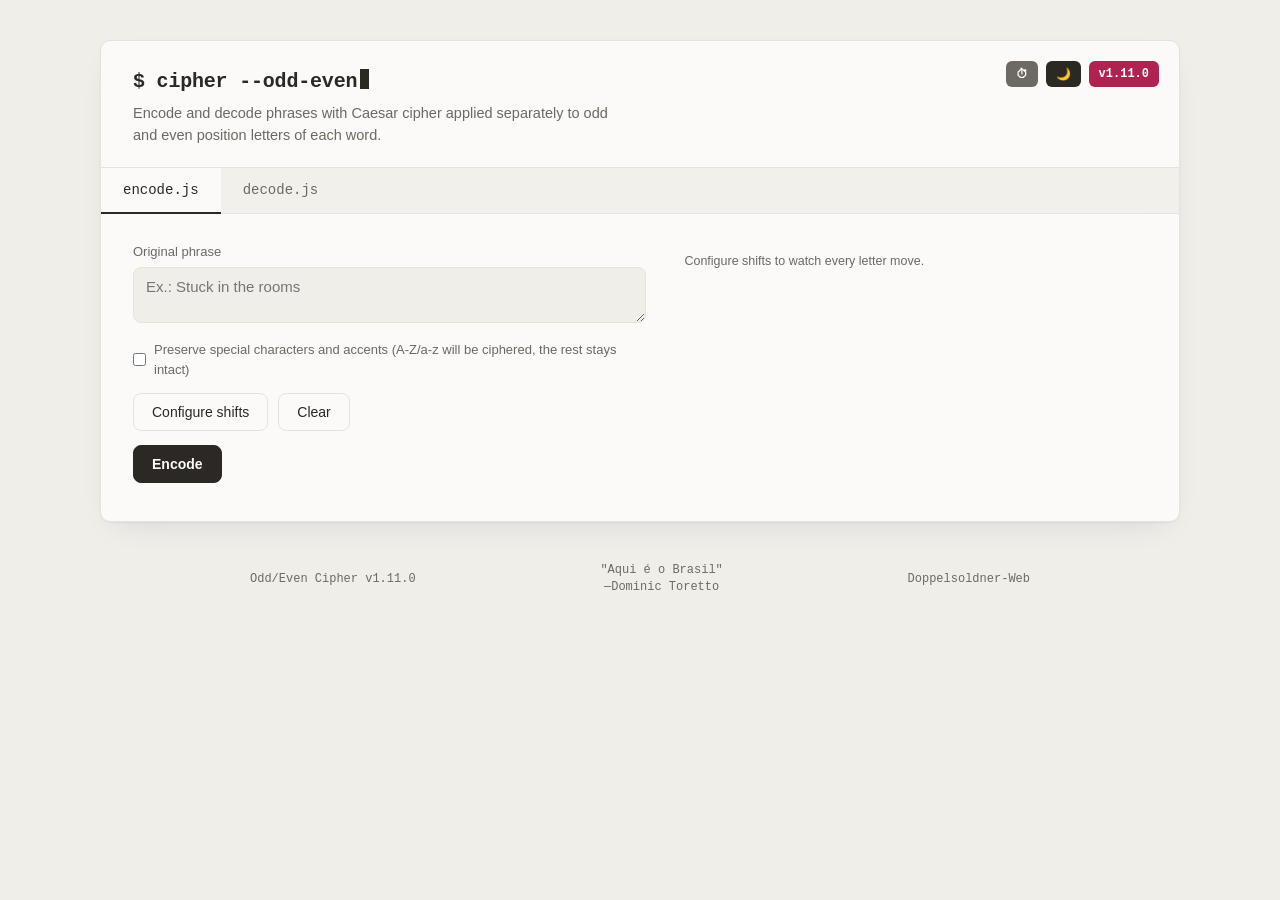
==== commit 1eae7524: "Add files via upload" ====
--- a/index.html
+++ b/index.html
@@ -34,8 +34,8 @@
 <html lang="en" data-theme="light">
   <head>
     <!-- 
-      A tag <meta charset="UTF-8"> garante que caracteres especiais (como acentos) 
-      sejam lidos corretamente pelo navegador.
+      The <meta charset="UTF-8"> tag makes sure special characters (like accents)
+      are read correctly by the browser.
     -->
     <meta charset="UTF-8" />
 
@@ -46,20 +46,20 @@
     -->
     <meta name="viewport" content="width=device-width, initial-scale=1.0" />
 
-    <!-- A tag <title> define o nome da aba no navegador. -->
+    <!-- The <title> tag sets the name of the tab in the browser. -->
     <title>Odd/Even Cipher — Encoder &amp; Decoder</title>
 
     <!--
     /* ==================================
        CSS STYLES
        ================================== */
-    Aqui começa a estilização visual (CSS). O CSS controla cores, posições, fontes e animações.
+    This is where the visual styling (CSS) starts. CSS controls colors, positions, fonts and animations.
     -->
     <style>
       /* 
-        A pseudoclasse :root seleciona a raiz do documento (o <html>). 
-        Aqui, estamos definindo "Variáveis CSS" (Custom Properties) que começam com --.
-        Isso permite reutilizar cores em todo o arquivo e facilitar a troca de tema.
+        The :root pseudo-class selects the root of the document (the <html> element).
+        Here we define "CSS Variables" (Custom Properties), which start with --.
+        This lets us reuse colors throughout the file and makes switching themes easier.
       */
       :root {
         /* OFF WHITE THEME */
@@ -90,8 +90,8 @@
 
       /* 
         DARK THEME 
-        Este seletor substitui as variáveis acima apenas quando o <html> tem o atributo data-theme="dark".
-        Isso é o que permite a mudança instantânea entre os modos claro e escuro.
+        This selector overrides the variables above only when <html> has the data-theme="dark" attribute.
+        This is what allows the instant switch between the light and dark modes.
       */
       [data-theme="dark"] {
         /* AMOLED THEME */
@@ -111,9 +111,9 @@
       }
 
       /* 
-        O asterisco (*) é um seletor universal.
-        'box-sizing: border-box' garante que bordas e preenchimentos (padding) não 
-        aumentem a largura total declarada dos elementos.
+        The asterisk (*) is the universal selector.
+        'box-sizing: border-box' makes sure borders and padding do not
+        increase the total declared width of the elements.
       */
       * {
         box-sizing: border-box;
@@ -125,35 +125,35 @@
         color: var(--ink);
         font-family: var(--sans);
         line-height: 1.5;
-        -webkit-font-smoothing: antialiased; /* Suaviza a fonte no macOS/iOS */
-        /* A transição (transition) cria uma mudança suave de cor ao alternar temas, durando 0.3 segundos. */
+        -webkit-font-smoothing: antialiased; /* Smooths the font on macOS/iOS */
+        /* The transition creates a smooth color change when switching themes, lasting 0.3 seconds. */
         transition:
           background 0.3s,
           color 0.3s;
       }
 
-      /* Classe do container principal do aplicativo */
+      /* Class of the app's main container */
       .app {
         max-width: 800px;
-        margin: 40px auto; /* Centraliza a caixa no meio da tela */
+        margin: 40px auto; /* Centers the box in the middle of the screen */
         background: var(--paper);
         border: 1px solid var(--border);
         border-radius: var(
           --radius
-        ); /* Arredonda os cantos usando a variável */
-        position: relative; /* Permite posicionar elementos 'absolute' dentro desta caixa */
+        ); /* Rounds the corners using the variable */
+        position: relative; /* Lets 'absolute' elements be positioned inside this box */
         overflow: visible;
-        box-shadow: 0 1px 2px rgba(20, 24, 32, 0.05); /* Sombra sutil para profundidade */
+        box-shadow: 0 1px 2px rgba(20, 24, 32, 0.05); /* Subtle shadow for depth */
       }
 
       /* HEADER & TOP BUTTONS */
       .top-controls {
-        position: absolute; /* Fixado em relação à classe .app pai */
+        position: absolute; /* Anchored to the parent .app element */
         top: 20px;
         right: 20px;
-        z-index: 100; /* Garante que fique acima de outros elementos na tela */
-        display: flex; /* Usa Flexbox para colocar os botões lado a lado */
-        gap: 8px; /* Espaço entre os botões */
+        z-index: 100; /* Makes sure it stays above other elements on the screen */
+        display: flex; /* Uses Flexbox to place the buttons side by side */
+        gap: 8px; /* Space between the buttons */
       }
 
       .icon-btn,
@@ -166,12 +166,12 @@
         font-family: var(--mono);
         font-size: 12px;
         font-weight: bold;
-        cursor: pointer; /* Muda a setinha do mouse para uma "mãozinha" */
-        transition: opacity 0.2s; /* Ao passar o mouse, a mudança de transparência será suave */
+        cursor: pointer; /* Changes the mouse arrow into a "pointing hand" */
+        transition: opacity 0.2s; /* On hover, the change in transparency will be smooth */
         height: 26px;
         display: flex;
-        align-items: center; /* Centraliza o texto no meio vertical */
-        justify-content: center; /* Centraliza no meio horizontal */
+        align-items: center; /* Centers the text vertically */
+        justify-content: center; /* Centers it horizontally */
       }
       .icon-btn.dark-toggle {
         background: var(--ink);
@@ -180,15 +180,15 @@
         background: var(--muted);
       }
 
-      /* O pseudoseletor :hover é ativado quando o usuário passa o mouse por cima */
+      /* The :hover pseudo-class is activated when the user moves the mouse over the element */
       .icon-btn:hover,
       .update-btn:hover {
-        opacity: 0.85; /* Deixa ligeiramente transparente (efeito de hover) */
-      }
-
-      /* Caixas flutuantes de histórico e atualização (menus pop-up) */
+        opacity: 0.85; /* Makes it slightly transparent (hover effect) */
+      }
+
+      /* Floating history and update boxes (pop-up menus) */
       .floating-box {
-        position: absolute; /* Flutua em relação ao botão pai */
+        position: absolute; /* Floats relative to the parent button */
         top: 36px;
         right: 0;
         background: var(--paper);
@@ -198,23 +198,23 @@
         width: 320px;
         box-shadow: 0 8px 24px rgba(27, 30, 39, 0.12);
 
-        /* Início da animação */
+        /* Start of the animation */
         visibility: hidden;
         opacity: 0;
         transform: scale(0.96);
-        transform-origin: top right; /* Origem ancorada próxima ao botão no topo */
-        /* O delay na visibility garante que o elemento só suma após os 150ms da opacidade */
+        transform-origin: top right; /* Origin anchored near the button at the top */
+        /* The delay on visibility makes sure the element only disappears after the 150ms opacity transition */
         transition:
           opacity 150ms var(--anim-ease),
           transform 150ms var(--anim-ease),
           visibility 0s linear 150ms;
       }
-      /* Quando o JavaScript adiciona a classe .show, o menu aparece */
+      /* When JavaScript adds the .show class, the menu appears */
       .floating-box.show {
         visibility: visible;
         opacity: 1;
         transform: scale(1);
-        /* Ao abrir, a visibility muda instantaneamente para permitir a visão da animação */
+        /* When opening, visibility changes instantly so the animation can be seen */
         transition:
           opacity 150ms var(--anim-ease),
           transform 150ms var(--anim-ease),
@@ -226,7 +226,7 @@
         border-bottom: 1px solid var(--border);
       }
       .prompt {
-        font-family: var(--mono); /* Fonte monoespaçada para simular código */
+        font-family: var(--mono); /* Monospaced font to simulate code */
         font-size: 20px;
         font-weight: 700;
         margin: 0 0 8px;
@@ -238,20 +238,20 @@
         background: var(--ink);
         margin-left: 3px;
         vertical-align: -2px;
-        /* Aqui conectamos a animação 'blink' ao elemento. Ela dura 1s e repete infinitamente */
+        /* Here we connect the 'blink' animation to the element. It lasts 1s and repeats forever */
         animation: blink 1s steps(1) infinite;
       }
 
       /*
-        EXPLICAÇÃO DO KEYFRAME: blink
-        1. O que a animação faz: 'blink'
-        2. Elemento alvo: O span com a classe .cursor no título
-        3. Efeito visual: Cria a ilusão do cursor de um terminal de computador piscando.
-        4. O que representa:
-           - Em 50% do tempo (meio segundo), a opacidade se torna 0 (invisível).
-        5. O que muda: O elemento fica transparente e depois volta a ser opaco.
-        6. Como funciona: Como usamos "steps(1)" no animation, não há transição suave. Ele "pisca" imediatamente de visível para invisível.
-        7. Impacto: A animação dura 1 segundo, repete 'infinite' (infinitamente).
+        KEYFRAME EXPLANATION: blink
+        1. What the animation does: 'blink'
+        2. Target element: The span with the .cursor class in the title
+        3. Visual effect: Creates the illusion of a blinking computer terminal cursor.
+        4. What it represents:
+           - At 50% of the time (half a second), the opacity becomes 0 (invisible).
+        5. What changes: The element becomes transparent and then opaque again.
+        6. How it works: Since we use "steps(1)" in the animation, there is no smooth transition. It "blinks" instantly from visible to invisible.
+        7. Impact: The animation lasts 1 second and repeats 'infinite' (forever).
       */
       @keyframes blink {
         50% {
@@ -263,11 +263,11 @@
         margin: 0;
         color: var(--muted);
         font-size: 14.5px;
-        max-width: 62ch; /* Limita a largura do texto a 62 caracteres (ch), bom para leitura */
+        max-width: 62ch; /* Limits the text width to 62 characters (ch), which is good for reading */
       }
 
       .tabs {
-        display: flex; /* Coloca os botões de aba lado a lado */
+        display: flex; /* Places the tab buttons side by side */
         border-bottom: 1px solid var(--border);
         background: var(--canvas);
       }
@@ -280,12 +280,12 @@
         color: var(--muted);
         cursor: pointer;
         border-bottom: 2px solid transparent;
-        margin-bottom: -1px; /* Faz a borda sobrepor a linha do container .tabs */
+        margin-bottom: -1px; /* Makes the border overlap the line of the .tabs container */
       }
       .tab-btn:hover {
         color: var(--ink);
       }
-      /* Estilos visuais quando a aba está ativada */
+      /* Visual styles when the tab is active */
       .tab-btn.active {
         color: var(--ink);
         background: var(--paper);
@@ -293,11 +293,11 @@
       }
 
       .panel {
-        display: none; /* Oculta todos os painéis de aba por padrão */
+        display: none; /* Hides all tab panels by default */
         padding: 28px 32px 32px;
       }
       .panel.active {
-        display: block; /* O JS adicionará .active para revelar a aba certa */
+        display: block; /* JS will add .active to reveal the right tab */
       }
 
       .field {
@@ -310,7 +310,7 @@
         margin-bottom: 6px;
       }
 
-      /* Estilos globais para entradas de texto e áreas de digitação */
+      /* Global styles for text inputs and typing areas */
       textarea,
       input[type="text"] {
         width: 100%;
@@ -321,7 +321,7 @@
         background: var(--canvas);
         border: 1px solid var(--border);
         border-radius: 8px;
-        resize: vertical; /* Permite ao usuário alterar a altura da caixa, mas não a largura */
+        resize: vertical; /* Lets the user change the height of the box, but not its width */
       }
 
       .options-row {
@@ -340,11 +340,11 @@
       .row-actions {
         display: flex;
         gap: 10px;
-        flex-wrap: wrap; /* Se a tela for pequena, permite que os botões quebrem para a linha de baixo */
+        flex-wrap: wrap; /* If the screen is small, lets the buttons wrap onto the next line */
         margin: 14px 0 6px;
       }
 
-      /* O CSS principal para botões da interface */
+      /* The main CSS for interface buttons */
       .btn {
         font-family: var(--sans);
         font-weight: 600;
@@ -359,7 +359,7 @@
       .btn:hover {
         opacity: 0.88;
       }
-      /* ".ghost" cria um botão que não tem cor de fundo, apenas bordas (outline) */
+      /* ".ghost" creates a button that has no background color, only borders (outline) */
       .btn.ghost {
         background: transparent;
         color: var(--ink);
@@ -370,7 +370,7 @@
         background: var(--even);
         border-color: var(--even);
         color: #fff;
-        margin-left: auto; /* Empurra este botão específico para a extrema direita no flexbox */
+        margin-left: auto; /* Pushes this specific button to the far right in the flexbox */
       }
       .btn.paste-btn {
         background: var(--even);
@@ -402,7 +402,7 @@
         margin-right: 6px;
         vertical-align: 1px;
       }
-      /* Cores marcadoras de dicas baseadas nas variáveis originais */
+      /* Hint marker colors based on the original variables */
       .swatch.odd {
         background: var(--odd);
       }
@@ -410,7 +410,7 @@
         background: var(--even);
       }
 
-      /* Elementos do "Indicador de Força da Senha/Cifra" */
+      /* Elements of the "Password/Cipher Strength Indicator" */
       .strength-container {
         margin: 15px 0;
       }
@@ -425,19 +425,19 @@
         height: 6px;
         background: var(--border);
         border-radius: 3px;
-        overflow: hidden; /* Esconde qualquer cor que saia dos limites arredondados */
+        overflow: hidden; /* Hides any color that goes outside the rounded limits */
       }
       .strength-fill {
         height: 100%;
-        width: 0%; /* Inicia com 0% e o JS atualiza esse valor conforme a complexidade */
+        width: 0%; /* Starts at 0% and JS updates this value according to the complexity */
         background: var(--error);
         transition:
           width 0.4s,
-          /* A barra aumenta de tamanho de forma animada e suave */ background
-            0.4s; /* A cor transita suavemente entre vermelho e verde */
-      }
-
-      /* Linhas geradas dinamicamente pelo JavaScript para ajustar os deslocamentos */
+          /* The bar grows in size in a smooth, animated way */ background
+            0.4s; /* The color transitions smoothly between red and green */
+      }
+
+      /* Rows generated dynamically by JavaScript to adjust the shifts */
       .shift-row {
         display: flex;
         align-items: center;
@@ -451,16 +451,16 @@
         font-size: 13px;
         color: var(--muted);
         width: 18px;
-        flex-shrink: 0; /* Impede que esse número seja espremido pelo Flexbox */
+        flex-shrink: 0; /* Prevents this number from being squeezed by Flexbox */
       }
       .row-word {
-        flex: 1 1 160px; /* Flexbox: Cresce, encolhe e baseia em 160px de largura */
+        flex: 1 1 160px; /* Flexbox: grows, shrinks and uses 160px as the base width */
         min-width: 110px;
         font-family: var(--mono);
         font-size: 16px;
         font-weight: 600;
         letter-spacing: 1.5px;
-        word-break: break-all; /* Quebra palavras muito compridas se não couberem na tela */
+        word-break: break-all; /* Breaks very long words if they do not fit on the screen */
       }
       .letter.odd {
         color: var(--odd);
@@ -495,7 +495,7 @@
         background: var(--canvas);
         color: var(--ink);
       }
-      /* Bordas coloridas à esquerda ajudam o usuário a identificar os campos de Ímpar e Par */
+      /* Colored borders on the left help the user identify the Odd and Even fields */
       .shift-field.odd input {
         border-left: 3px solid var(--odd);
       }
@@ -528,7 +528,7 @@
         align-items: flex-end;
       }
       .fast-fill-field {
-        flex: 1; /* Permite que o campo ocupe todo o espaço restante da linha */
+        flex: 1; /* Lets the field take up all the remaining space in the row */
         min-width: 140px;
         display: flex;
         flex-direction: column;
@@ -560,7 +560,7 @@
         margin-right: 4px;
       }
 
-      /* Caixa de alertas de sucesso/erro */
+      /* Success/error alert box */
       .alert {
         padding: 12px 14px;
         border-left: 4px solid;
@@ -579,7 +579,7 @@
         color: var(--even);
       }
 
-      /* Área dos resultados (terminal simulado) */
+      /* Results area (simulated terminal) */
       .console-wrap {
         margin-top: 20px;
       }
@@ -616,9 +616,9 @@
         cursor: pointer;
       }
 
-      /* Lista do histórico */
+      /* History list */
       .history-list {
-        list-style: none; /* Remove as bolinhas padrão de itens <li> */
+        list-style: none; /* Removes the default bullets from <li> items */
         padding: 0;
         margin: 0;
         font-size: 12px;
@@ -632,7 +632,7 @@
         gap: 4px;
       }
       .history-item:last-child {
-        border-bottom: none; /* O último item não precisa de borda inferior */
+        border-bottom: none; /* The last item does not need a bottom border */
       }
       .history-item strong {
         color: var(--odd);
@@ -667,7 +667,7 @@
          ANIMATION LAYER (additive) — motion only, no visual/layout changes
          ===================================================================== */
       :root {
-        /* Define uma transição temporal personalizada (curva bezier) para animar mais rápido no início e lento no fim */
+        /* Defines a custom timing curve (bezier) to animate faster at the start and slower at the end */
         --anim-ease: cubic-bezier(0.25, 0.8, 0.25, 1);
       }
 
@@ -681,7 +681,7 @@
 
       /* 
          Encoder <-> Decoder
-         Essas classes gerenciam a saída e entrada das seções na tela
+         These classes manage sections leaving and entering the screen
       */
       .panel.is-entering {
         transform-origin: top center;
@@ -692,21 +692,21 @@
         position: absolute;
         left: 0;
         right: 0;
-        pointer-events: none; /* Ignora cliques enquanto sai da tela */
+        pointer-events: none; /* Ignores clicks while leaving the screen */
         animation: anim-panel-out 0.12s ease-out both;
       }
 
       /*
-        EXPLICAÇÃO DO KEYFRAME: anim-panel-in
-        1. Nome: anim-panel-in
-        2. Elemento: .panel.is-entering (o painel que está se tornando visível).
-        3. Efeito visual: Faz o novo painel surgir subindo ligeiramente e aumentando a opacidade.
-        4. Representação: 
-           - from (0%): Painel 100% invisível, levemente deslocado para baixo (8px) e um tiquinho menor (scale 0.995).
-           - to (100%): Painel totalmente visível e em sua posição original.
-        5. Mudanças: Opacidade e a propriedade 'transform' (que move e redimensiona).
-        6. Como funciona: Dá uma sensação de física "flutuante" quando o usuário clica na aba, criando um UX mais polido.
-        7. Impactos: Usa `both` no animation-fill-mode para garantir que antes e depois da animação o estilo aplicado prevaleça.
+        KEYFRAME EXPLANATION: anim-panel-in
+        1. Name: anim-panel-in
+        2. Element: .panel.is-entering (the panel that is becoming visible).
+        3. Visual effect: Makes the new panel appear by rising slightly while its opacity increases.
+        4. Representation:
+           - from (0%): Panel 100% invisible, slightly shifted down (8px) and a tiny bit smaller (scale 0.995).
+           - to (100%): Panel fully visible and in its original position.
+        5. Changes: Opacity and the 'transform' property (which moves and resizes).
+        6. How it works: Gives a "floating" physical feel when the user clicks the tab, creating a more polished UX.
+        7. Impact: Uses `both` in animation-fill-mode so that the applied style prevails before and after the animation.
       */
       @keyframes anim-panel-in {
         from {
@@ -720,16 +720,16 @@
       }
 
       /*
-        EXPLICAÇÃO DO KEYFRAME: anim-panel-out
-        1. Nome: anim-panel-out
-        2. Elemento: .panel.is-leaving (o painel da aba que o usuário acabou de sair).
-        3. Efeito visual: Faz o painel antigo desaparecer "voando" para cima e ficando transparente.
-        4. Representação: 
-           - from (0%): Estado visível padrão.
-           - to (100%): Invisível (opacity: 0) e deslocado -4px (para cima).
-        5. Mudanças: Transform e opacity.
-        6. Como funciona: Ele complementa o 'anim-panel-in'. Enquanto um desce aparecendo, este sobe desaparecendo.
-        7. Impactos: Dura apenas 0.12s para garantir rapidez para o usuário.
+        KEYFRAME EXPLANATION: anim-panel-out
+        1. Name: anim-panel-out
+        2. Element: .panel.is-leaving (the panel of the tab the user just left).
+        3. Visual effect: Makes the old panel disappear by "flying" upward and becoming transparent.
+        4. Representation:
+           - from (0%): Default visible state.
+           - to (100%): Invisible (opacity: 0) and shifted -4px (upward).
+        5. Changes: Transform and opacity.
+        6. How it works: It complements 'anim-panel-in'. While one comes down and appears, this one goes up and disappears.
+        7. Impact: Lasts only 0.12s to keep things quick for the user.
       */
       @keyframes anim-panel-out {
         from {
@@ -742,12 +742,12 @@
         }
       }
 
-      /* Fix: o seletor [hidden] garante que o atributo padrão do HTML 'hidden' funcione à força usando !important */
+      /* Fix: the [hidden] selector makes sure the default HTML 'hidden' attribute works by force, using !important */
       [hidden] {
         display: none !important;
       }
 
-      /* "Configure shifts": mantêm o bloco visível enquanto o JavaScript o anima colapsando */
+      /* "Configure shifts": keeps the block visible while JavaScript animates it collapsing */
       .cfg-leaving[hidden] {
         display: block !important;
       }
@@ -756,8 +756,8 @@
       }
 
       /* 
-         O 'Stagger' cria um efeito "cascata".
-         A variável inline "--i" é calculada via Javascript para cada nova linha. 
+         The 'Stagger' creates a "cascade" effect.
+         The inline variable "--i" is calculated via JavaScript for each new row.
       */
       .shift-row.row-enter {
         animation: anim-row-in 0.26s var(--anim-ease)
@@ -765,16 +765,16 @@
       }
 
       /*
-        EXPLICAÇÃO DO KEYFRAME: anim-row-in
-        1. Nome: anim-row-in
-        2. Elemento: .shift-row.row-enter (cada nova linha gerada pelo botão 'Configure shifts').
-        3. Efeito visual: Faz cada linha aparecer gradativamente, vindo de baixo, com um "delay" diferente em sequência (efeito cascata).
-        4. Representação:
-           - from: Transparente (opacity: 0) e mais abaixo do normal (translateY(6px)).
-           - to: Visível e em posição normal.
-        5. Mudanças: Opacidade e translateY (movimento no eixo vertical).
-        6. Como funciona: O JS adiciona "--i" (como 1, 2, 3...) para cada linha. O CSS multiplica por 40ms, criando atrasos progressivos. A linha 1 entra rápido, a 2 entra depois de 40ms, a 3 depois de 80ms, etc.
-        7. Impactos: A matemática no 'animation-delay' cria o efeito complexo usando apenas CSS.
+        KEYFRAME EXPLANATION: anim-row-in
+        1. Name: anim-row-in
+        2. Element: .shift-row.row-enter (each new row generated by the 'Configure shifts' button).
+        3. Visual effect: Makes each row appear gradually, coming from below, with a different "delay" in sequence (cascade effect).
+        4. Representation:
+           - from: Transparent (opacity: 0) and lower than normal (translateY(6px)).
+           - to: Visible and in its normal position.
+        5. Changes: Opacity and translateY (movement on the vertical axis).
+        6. How it works: JS adds "--i" (like 1, 2, 3...) to each row. CSS multiplies it by 40ms, creating progressive delays. Row 1 enters quickly, row 2 enters after 40ms, row 3 after 80ms, etc.
+        7. Impact: The math in 'animation-delay' creates the complex effect using only CSS.
       */
       @keyframes anim-row-in {
         from {
@@ -787,23 +787,23 @@
         }
       }
 
-      /* Validação instantânea visual com borda verde se o usuário preencheu */
+      /* Instant visual validation with a green border if the user filled the field in */
       .shift-field input {
         transition:
           border-color 0.2s ease,
           background-color 0.2s ease;
       }
-      /* Se possuir o atributo customizado 'data-filled' (gerido por JS) e não for inválido, fica verde sutil */
+      /* If it has the custom 'data-filled' attribute (managed by JS) and is not invalid, it turns a subtle green */
       .shift-field input[data-filled]:not(.invalid) {
         border-top-color: rgba(16, 185, 129, 0.55);
         border-right-color: rgba(16, 185, 129, 0.55);
         border-bottom-color: rgba(16, 185, 129, 0.55);
         background-color: rgba(16, 185, 129, 0.1);
-        /* color-mix combina verde e a cor de fundo nativa */
+        /* color-mix blends green with the native background color */
         background-color: color-mix(in srgb, var(--success) 10%, var(--canvas));
       }
 
-      /* Transição geral de todos os botões ao serem pressionados ou sobrepostos */
+      /* General transition for all buttons when they are pressed or hovered over */
       .btn {
         transition:
           transform 0.12s var(--anim-ease),
@@ -812,35 +812,35 @@
           color 0.12s ease,
           opacity 0.12s ease;
       }
-      /* O estado :active reflete o botão enquanto ele está sendo apertado (mouse pressionado) */
+      /* The :active state reflects the button while it is being pressed (mouse down) */
       .btn:active {
         transform: scale(
           0.96
-        ); /* Diminui 4% do tamanho para simular o apertar real */
+        ); /* Shrinks the size by 4% to simulate a real press */
         opacity: 1;
         background-color: color-mix(in srgb, var(--ink) 80%, #000);
         border-color: color-mix(in srgb, var(--ink) 80%, #000);
         color: color-mix(in srgb, var(--paper) 88%, var(--ink));
       }
 
-      /* Feedback de cópia: o texto quica quando copiado */
+      /* Copy feedback: the text bounces when copied */
       .console-text.copy-bounce {
         animation: anim-copy-bounce 0.48s linear;
       }
 
       /*
-        EXPLICAÇÃO DO KEYFRAME: anim-copy-bounce
-        1. Nome: anim-copy-bounce
-        2. Elemento: Textos copiados na classe .console-text
-        3. Efeito visual: O texto dá um pulinho rápido para cima ("bounce") para sinalizar visualmente que a cópia funcionou.
-        4. Representação (Keyframes):
-           - 0%: Começa no lugar com função de timing para "subir rapidamente".
-           - 36%: Ponto mais alto, sobe -5px. Função altera para "cair rapidamente".
-           - 68%: Quica brevemente +1px (passa do chão e retorna).
-           - 100%: Retorna perfeitamente ao lugar original.
-        5. Mudanças: Deslocamento vertical usando "transform: translateY".
-        6. Como funciona: Alterando os 'animation-timing-function' (as curvas cubic-bezier) entre os pontos, o pulo ganha física "realista" de subida, queda livre e assentamento.
-        7. Impacto: Gera feedback visual sem necessitar que uma nova aba carregue, melhorando a interatividade.
+        KEYFRAME EXPLANATION: anim-copy-bounce
+        1. Name: anim-copy-bounce
+        2. Element: Copied texts in the .console-text class
+        3. Visual effect: The text makes a quick little jump upward ("bounce") to visually signal that the copy worked.
+        4. Representation (Keyframes):
+           - 0%: Starts in place with a timing function to "rise quickly".
+           - 36%: Highest point, rises -5px. The function changes to "fall quickly".
+           - 68%: Bounces briefly +1px (goes past the ground and comes back).
+           - 100%: Returns perfectly to the original place.
+        5. Changes: Vertical displacement using "transform: translateY".
+        6. How it works: By changing the 'animation-timing-function' (the cubic-bezier curves) between the points, the jump gets "realistic" physics of rising, free fall and settling.
+        7. Impact: Gives visual feedback without needing a new tab to load, improving interactivity.
       */
       @keyframes anim-copy-bounce {
         0% {
@@ -850,7 +850,7 @@
             0.61,
             0.355,
             1
-          ); /* subida */
+          ); /* rise */
         }
         36% {
           transform: translateY(-5px);
@@ -859,7 +859,7 @@
             0.085,
             0.68,
             0.53
-          ); /* queda */
+          ); /* fall */
         }
         68% {
           transform: translateY(1px);
@@ -868,14 +868,14 @@
             0.46,
             0.45,
             0.94
-          ); /* assentar */
+          ); /* settle */
         }
         100% {
           transform: translateY(0);
         }
       }
 
-      /* Regra para acessibilidade: se o usuário preferir movimentos reduzidos no OS do computador, cancelamos as animações aqui */
+      /* Accessibility rule: if the user prefers reduced motion in the computer's OS settings, we cancel the animations here */
       @media (prefers-reduced-motion: reduce) {
         .tab-btn {
           transition: none;
@@ -1210,6 +1210,421 @@
         }
         .floating-box {
           border-color: var(--ink);
+        }
+      }
+    
+      /* =========================================================================
+         REDESIGN LAYER: two-pane layout, live letter tiles, drag-to-set shifts,
+         share link. Purely additive: no existing rule above is removed.
+         ========================================================================= */
+      /* Hint text of the new UI is kept at 4.5:1 or better in both themes. */
+      :root {
+        --muted-text: var(--muted);
+      }
+      [data-theme="dark"] {
+        --muted-text: #7587a0;
+      }
+      .pane {
+        min-width: 0;
+      }
+      .preview {
+        margin: 0 0 18px;
+      }
+      .preview .console-label {
+        margin-bottom: 8px;
+      }
+      .tiles {
+        display: flex;
+        flex-direction: column;
+        gap: 10px;
+        padding: 14px;
+        background: var(--canvas);
+        border: 1px solid var(--border);
+        border-radius: 8px;
+        overflow-x: auto;
+      }
+      .tile-word {
+        display: flex;
+        flex-wrap: wrap;
+        align-items: center;
+        gap: 4px;
+      }
+      .tile-num {
+        width: 18px;
+        flex-shrink: 0;
+        font-family: var(--mono);
+        font-size: 12px;
+        color: var(--muted-text);
+      }
+      .tile {
+        display: inline-flex;
+        flex-direction: column;
+        align-items: center;
+        justify-content: center;
+        width: 28px;
+        padding: 3px 0 4px;
+        border: 1px solid transparent;
+        border-radius: 6px;
+        font-family: var(--mono);
+        line-height: 1.15;
+      }
+      /* The source letter is neutral and slightly faded; the result letter below carries the odd/even color. */
+      .tile i {
+        font-style: normal;
+        font-size: 10px;
+        color: var(--ink);
+        opacity: 0.72;
+      }
+      .tile b {
+        display: block;
+        font-size: 16px;
+        font-weight: 700;
+      }
+      .tile.odd {
+        color: var(--odd);
+        background: var(--odd-soft);
+      }
+      .tile.even {
+        color: var(--even);
+        background: var(--even-soft);
+      }
+      .tile.plain {
+        color: var(--muted-text);
+        border: 1px dashed var(--border);
+      }
+      .tile.unset b {
+        opacity: 0.4;
+      }
+      .tiles-hint,
+      .tiles-more {
+        margin: 8px 0 0;
+        font-size: 12.5px;
+        color: var(--muted-text);
+      }
+      .tiles-more {
+        margin: 0;
+        font-family: var(--mono);
+      }
+      .scrub {
+        position: relative;
+        display: block;
+        height: 10px;
+        margin: 1px 2px 0;
+        cursor: ew-resize;
+        touch-action: none;
+        user-select: none;
+        -webkit-user-select: none;
+        background: linear-gradient(90deg, var(--border) 1px, transparent 1px)
+          0 50% / 4% 45% repeat-x;
+      }
+      .scrub::after {
+        content: "";
+        position: absolute;
+        inset: -8px -4px;
+      }
+      .scrub i {
+        position: absolute;
+        top: 0;
+        bottom: 0;
+        left: calc(var(--p, 0) * 100%);
+        width: 6px;
+        margin-left: -3px;
+        border-radius: 3px;
+        background: var(--muted);
+      }
+      .shift-field.odd .scrub i {
+        background: var(--odd);
+      }
+      .shift-field.even .scrub i {
+        background: var(--even);
+      }
+      .scrub.unset i {
+        opacity: 0.3;
+      }
+      .scrub.dragging {
+        cursor: grabbing;
+      }
+      .scrub.dragging i {
+        transform: scale(1.4);
+      }
+      .link-row {
+        display: flex;
+        flex-wrap: wrap;
+        align-items: center;
+        gap: 12px;
+        margin-top: 10px;
+      }
+      .link-opt {
+        display: flex;
+        align-items: center;
+        gap: 6px;
+        margin: 0;
+        font-size: 12.5px;
+        color: var(--muted-text);
+      }
+      .link-field {
+        width: 100%;
+        margin-top: 8px;
+        padding: 8px 10px;
+        border: 1px solid var(--border);
+        border-radius: 6px;
+        background: var(--canvas);
+        color: var(--ink);
+        font-family: var(--mono);
+        font-size: 12px;
+      }
+      @media (min-width: 1000px) {
+        .app {
+          max-width: 1080px;
+        }
+        .panel.active,
+        .panel.is-leaving {
+          display: grid;
+          grid-template-columns: minmax(0, 1.05fr) minmax(0, 0.95fr);
+          column-gap: 36px;
+          align-items: start;
+        }
+        .pane-out {
+          position: sticky;
+          top: calc(var(--tabs-h, 46px) + 12px);
+          max-height: calc(100vh - var(--tabs-h, 46px) - 24px);
+          overflow-y: auto;
+          padding: 2px;
+        }
+      }
+      /* Single column: the output block keeps the same breathing room the result boxes always had. */
+      @media not all and (min-width: 1000px) {
+        .pane-out {
+          margin-top: 20px;
+        }
+      }
+      /* While the layout switches between popover and drawer (width crosses 1000px),
+         transitions are paused so the closed box cannot sweep across the page. */
+      .no-bp-anim .floating-box {
+        transition: none !important;
+      }
+      .drawer-close {
+        display: none;
+      }
+      @media (min-width: 1000px) {
+        #historyBox.floating-box {
+          position: fixed;
+          top: 0;
+          right: 0;
+          bottom: 0;
+          left: auto;
+          width: min(360px, 92vw);
+          max-height: none;
+          overflow-y: auto;
+          padding: 24px 22px;
+          border-width: 0 0 0 1px;
+          border-radius: 0;
+          transform: translateX(100%);
+          transform-origin: right center;
+          box-shadow: -18px 0 40px -16px rgba(20, 24, 32, 0.28);
+        }
+        #historyBox.floating-box.show {
+          transform: none;
+        }
+        .drawer-close {
+          display: inline-flex;
+          align-items: center;
+          justify-content: center;
+          position: absolute;
+          top: 16px;
+          right: 16px;
+          width: 28px;
+          height: 28px;
+          padding: 0;
+          border: 1px solid var(--border);
+          border-radius: 6px;
+          background: transparent;
+          color: var(--ink);
+          font-size: 18px;
+          line-height: 1;
+          cursor: pointer;
+        }
+        .drawer-close:hover {
+          background: var(--canvas);
+        }
+      }
+      @media (prefers-contrast: more) {
+        .tile {
+          border-color: currentColor;
+        }
+        .scrub {
+          outline: 1px solid var(--ink);
+        }
+      }
+      @media (forced-colors: active) {
+        .tile {
+          border: 1px solid CanvasText;
+        }
+        .scrub i {
+          background: Highlight;
+          forced-color-adjust: none;
+        }
+      }
+
+      /* =========================================================================
+         MOTION PASS 2: states that used to snap now animate.
+         Rules from SKILL.md / RECIPES.md: transform + opacity only, strong
+         ease-out, entrances from a small offset (never scale(0)), stagger capped,
+         and reduced motion = gentler (opacity only), not zero.
+         ========================================================================= */
+      :root {
+        --ease-out: cubic-bezier(0.23, 1, 0.32, 1);
+      }
+      @keyframes anim-fade-in {
+        from {
+          opacity: 0;
+        }
+        to {
+          opacity: 1;
+        }
+      }
+
+      /* Page load (rare tier): the hero lines settle in once. Reuses anim-row-in. */
+      .hero .prompt,
+      .hero .tagline {
+        animation: anim-row-in 300ms var(--ease-out) both;
+      }
+      .hero .tagline {
+        animation-delay: 60ms;
+      }
+
+      /* History: items stagger in every time the popover / drawer opens. --i is set in renderHistory(). */
+      #historyBox.show .history-item,
+      #historyBox.show .history-empty {
+        animation: anim-row-in 260ms var(--ease-out)
+          calc(60ms + min(var(--i, 0), 8) * 40ms) both;
+      }
+
+      /* Tiles: the result letter fades between "unset" and set instead of snapping. */
+      .tile b {
+        transition: opacity 150ms ease;
+      }
+
+      /* Strength bar: scaleX instead of width (GPU), grows in from 0 on first appearance. */
+      .strength-fill {
+        width: 100%;
+        transform: scaleX(var(--fill, 0));
+        transform-origin: left center;
+        transition:
+          transform 300ms var(--ease-out),
+          background-color 300ms ease;
+      }
+
+      /* "Transfer to Decoder" and the share-link field appear with a short rise (opacity + translate,
+         so the press transform on the button is untouched). */
+      .btn.swap {
+        transition:
+          transform 0.12s var(--anim-ease),
+          background-color 0.12s ease,
+          border-color 0.12s ease,
+          color 0.12s ease,
+          opacity 200ms var(--ease-out),
+          translate 200ms var(--ease-out);
+      }
+      input.link-field {
+        transition:
+          border-color 0.15s,
+          background-color 0.2s,
+          box-shadow 0.15s,
+          opacity 200ms var(--ease-out),
+          translate 200ms var(--ease-out);
+      }
+
+      /* Drag track: the handle slides to a new value (presets, random, typing) and eases its press scale.
+         While dragging it follows the pointer 1:1, so translate is not transitioned then. */
+      @supports (width: 1cqw) {
+        .scrub {
+          container-type: inline-size;
+        }
+        .scrub i {
+          left: 0;
+          margin-left: 0;
+          translate: calc(var(--p, 0) * 100cqw - 3px) 0;
+          transition:
+            translate 220ms var(--ease-out),
+            transform 160ms var(--ease-out),
+            opacity 160ms ease;
+        }
+        .scrub.dragging i {
+          transition:
+            transform 160ms var(--ease-out),
+            opacity 160ms ease;
+        }
+      }
+
+      /* History drawer close button: hover + press feedback. */
+      .drawer-close {
+        transition:
+          background-color 150ms ease,
+          transform 100ms var(--ease-out);
+      }
+      .drawer-close:active {
+        transform: scale(0.94);
+      }
+
+      /* Starting styles must come after the rules they start from. */
+      @starting-style {
+        .btn.swap {
+          opacity: 0;
+          translate: 0 6px;
+        }
+        input.link-field {
+          opacity: 0;
+          translate: 0 -4px;
+        }
+        .strength-fill {
+          transform: scaleX(0);
+        }
+      }
+
+      @media (prefers-reduced-motion: reduce) {
+        .hero .prompt,
+        .hero .tagline {
+          animation: anim-fade-in 200ms ease both;
+        }
+        #historyBox.show .history-item,
+        #historyBox.show .history-empty {
+          animation: anim-fade-in 150ms ease both;
+        }
+        .btn.swap {
+          transition: opacity 150ms ease;
+        }
+        input.link-field {
+          transition:
+            border-color 0.15s,
+            opacity 150ms ease;
+        }
+        .strength-fill {
+          transition: background-color 200ms ease;
+        }
+        .scrub i,
+        .scrub.dragging i {
+          transition: opacity 160ms ease;
+        }
+        .drawer-close {
+          transition: background-color 150ms ease;
+        }
+        .drawer-close:active {
+          transform: none;
+        }
+      }
+
+      /* "// live preview" label: hidden until Configure shifts reveals the tiles (encoder and decoder),
+         then it fades in together with them. */
+      .preview:has(> .tiles[hidden]) > .console-label {
+        display: none;
+      }
+      .preview > .console-label {
+        transition: opacity 200ms var(--ease-out);
+      }
+      @starting-style {
+        .preview > .console-label {
+          opacity: 0;
         }
       }
     </style>
@@ -1246,7 +1661,7 @@
         >
           🌙
         </button>
-        <!-- A container to keep the update box anchored to the v1.10.1 button -->
+        <!-- A container to keep the update box anchored to the v1.11.0 button -->
         <div style="display: contents">
           <button
             id="updateLogBtn"
@@ -1254,13 +1669,50 @@
             aria-label="Version notes"
             aria-expanded="false"
           >
-            v1.10.1
+            v1.11.0
           </button>
 
           <!-- The history and update notes are hidden by default and use the 'floating-box' class -->
           <div id="updateLogBox" class="floating-box">
             <!-- The <h3> tag represents a level-3 heading. -->
             <h3 style="margin: 0; font-family: var(--mono); font-size: 14px">
+              UPDATE V1.11.0
+            </h3>
+            <hr
+              style="
+                border: 0;
+                border-top: 1px dashed var(--border);
+                margin: 10px 0;
+              "
+            />
+            <p
+              style="
+                margin: 8px 0 0 0;
+                font-size: 12px;
+                color: var(--muted);
+                line-height: 1.4;
+              "
+            >
+              • <strong>Live Letter Tiles:</strong> A preview shows every letter
+              turning into its ciphered (or decoded) letter as you type.<br />
+              • <strong>Drag-to-set Shifts:</strong> Drag the thin track under
+              any shift field to change it. The number fields work as before.<br />
+              • <strong>Share by Link:</strong> Copy a link that re-opens the
+              message and lengths (optionally the shifts) in the Decoder.<br />
+              • <strong>Two-pane Layout:</strong> On wide screens the output
+              stays visible beside the form.<br />
+              • <strong>History Drawer:</strong> A side drawer on wide screens, a
+              popover on phones.<br />
+              • <strong>Fixes:</strong> Paste Data now applies the shifts, and
+              hint text meets contrast guidelines.
+            </p>
+            <h3
+              style="
+                margin: 14px 0 0;
+                font-family: var(--mono);
+                font-size: 14px;
+              "
+            >
               UPDATE V1.10.1
             </h3>
             <!-- The <hr> tag creates a horizontal line to visually separate content -->
@@ -1308,6 +1760,14 @@
           >
             Recent History
           </h3>
+          <button
+            type="button"
+            class="drawer-close"
+            id="historyCloseBtn"
+            aria-label="Close history"
+          >
+            ×
+          </button>
           <ul id="historyList" class="history-list">
             <li class="history-empty">No recent operations.</li>
           </ul>
@@ -1346,8 +1806,9 @@
       <!-- ===================== PANEL: ENCODER ===================== -->
       <!-- The <section> tag divides page content into blocks for better HTML semantics -->
       <section class="panel active" id="panel-encode" role="tabpanel">
+        <div class="pane pane-in">
         <div class="field">
-          <!-- A tag <label> associa um texto a um elemento interativo usando o atributo "for" combinando com o "id" -->
+          <!-- The <label> tag associates a text with an interactive element using the "for" attribute matching the "id" -->
           <label for="encPhrase">Original phrase</label>
           <!-- The <textarea> tag allows long (multi-line) text input from the user -->
           <textarea
@@ -1386,16 +1847,7 @@
         </p>
 
         <!-- STRENGTH INDICATOR: A visual graphic built through DOM manipulation. -->
-        <div class="strength-container" id="encStrengthContainer" hidden>
-          <div class="strength-label">
-            <span>Cipher Strength</span>
-            <!-- A tag <span> serve para agrupar parte de texto sem quebrar linha. -->
-            <span id="encStrengthText">Weak</span>
-          </div>
-          <div class="strength-bar-wrap">
-            <div id="encStrengthBar" class="strength-fill"></div>
-          </div>
-        </div>
+        
 
         <!-- This div starts empty. JavaScript fills it (innerHTML) with full rows based on the text. -->
         <div id="encShiftsContainer" data-word-count="0"></div>
@@ -1472,7 +1924,29 @@
           hidden
         ></div>
 
-        <div class="console-wrap" id="encResultWrap" hidden>
+        </div>
+
+        <div class="pane pane-out">
+          <div class="preview" id="encPreview">
+            <p class="console-label">// live preview</p>
+            <div class="tiles" id="encTiles" aria-hidden="true" hidden></div>
+            <p class="tiles-hint" id="encTilesHint">
+              Configure shifts to watch every letter move.
+            </p>
+          </div>
+
+          <div class="strength-container" id="encStrengthContainer" hidden>
+          <div class="strength-label">
+            <span>Cipher Strength</span>
+            <!-- The <span> tag groups part of a text without breaking the line. -->
+            <span id="encStrengthText">Weak</span>
+          </div>
+          <div class="strength-bar-wrap">
+            <div id="encStrengthBar" class="strength-fill"></div>
+          </div>
+        </div>
+
+          <div class="console-wrap" id="encResultWrap" hidden>
           <p class="console-label">// encoded result</p>
           <div class="console">
             <span class="console-text" id="encResult"></span>
@@ -1505,11 +1979,31 @@
               Copy All Data
             </button>
           </div>
+
+          <div class="link-row">
+            <button type="button" class="btn ghost" id="encLinkBtn">
+              Copy link 🔗
+            </button>
+            <label class="link-opt"
+              ><input type="checkbox" id="encLinkShifts" checked /> include
+              shifts in link</label
+            >
+          </div>
+          <input
+            type="text"
+            class="link-field"
+            id="encLinkField"
+            readonly
+            hidden
+            aria-label="Shareable link"
+          />
         </div>
+      </div>
       </section>
 
       <!-- ===================== PANEL: DECODER ===================== -->
       <section class="panel" id="panel-decode" role="tabpanel">
+        <div class="pane pane-in">
         <div class="row-actions" style="margin-bottom: 18px; margin-top: 0">
           <button type="button" class="btn paste-btn" id="decPasteAllBtn">
             Paste Data 📋
@@ -1557,20 +2051,32 @@
           hidden
         ></div>
 
-        <div class="console-wrap" id="decResultWrap" hidden>
+        </div>
+
+        <div class="pane pane-out">
+          <div class="preview" id="decPreview">
+            <p class="console-label">// live preview</p>
+            <div class="tiles" id="decTiles" aria-hidden="true" hidden></div>
+            <p class="tiles-hint" id="decTilesHint">
+              Configure shifts to preview the decoding.
+            </p>
+          </div>
+
+          <div class="console-wrap" id="decResultWrap" hidden>
           <p class="console-label">// original phrase</p>
           <div class="console">
             <span class="console-text" id="decResult"></span>
             <button type="button" class="copy-btn" id="decCopyBtn">copy</button>
           </div>
         </div>
+      </div>
       </section>
     </div>
 
     <!-- === FOOTER === -->
     <!-- The <footer> tag is semantically used for footers. It does not change the look, but improves SEO and structure. -->
     <footer class="app-footer">
-      <span class="footer-left">Odd/Even Cipher v1.10.1</span>
+      <span class="footer-left">Odd/Even Cipher v1.11.0</span>
       <span class="footer-center">"Aqui é o Brasil"<br />—Dominic Toretto</span>
       <span class="footer-right">Doppelsoldner-Web</span>
     </footer>
@@ -1587,47 +2093,73 @@
          STATE & CONFIG
          ========================================================================= */
       /* 
-         'let' cria uma variável que pode ter o valor alterado no futuro.
-         localStorage permite guardar coisas permanentemente no navegador.
-         JSON.parse converte um texto em formato JSON salvo de volta para um Array utilizável.
+         'let' creates a variable whose value can be changed later.
+         localStorage lets us store things permanently in the browser.
+         JSON.parse converts a saved JSON-formatted text back into a usable Array.
       */
+      /* localStorage can throw (blocked, private mode, quota): it must never break the app. */
+      const store = {
+        get(k) {
+          try {
+            return localStorage.getItem(k);
+          } catch {
+            return null;
+          }
+        },
+        set(k, v) {
+          try {
+            localStorage.setItem(k, v);
+          } catch {}
+        },
+      };
       let historyData = (() => {
         try {
-          const v = JSON.parse(localStorage.getItem("cipherHistory"));
-          return Array.isArray(v) ? v : [];
+          const v = JSON.parse(store.get("cipherHistory"));
+          /* Older versions stored whole phrases: cap every field so one huge entry can never
+             fill the storage quota again. Only the first characters are ever displayed. */
+          return Array.isArray(v)
+            ? v
+                .filter((x) => x && typeof x === "object")
+                .map((x) => ({
+                  type: String(x.type ?? "").slice(0, 20),
+                  input: String(x.input ?? "").slice(0, 200),
+                  output: String(x.output ?? "").slice(0, 200),
+                }))
+            : [];
         } catch {
           return [];
         }
       })();
 
-      /* 'const' cria uma constante cujo valor não vai mudar. (Máximo de itens do histórico) */
+      /* 'const' creates a constant whose value will not change. (Maximum number of history items) */
       const MAX_HISTORY = 5;
+      historyData = historyData.slice(0, MAX_HISTORY);
 
       /*
-         Gestão de Temas (light, dark)
-         document.getElementById procura o elemento na página que tenha aquele exato "id" configurado no HTML, e o salva na variável const.
+         Theme management (light, dark)
+         document.getElementById looks for the element on the page that has that exact "id" set in the HTML, and saves it in the const variable.
       */
       const themeBtn = document.getElementById("themeBtn");
 
-      /* Array (lista/vetor) com opções de temas. */
+      /* Array (list) with the theme options. */
       const themes = ["light", "dark"];
 
       /* 
-         Tenta puxar o tema salvo. Se for vazio/nulo, vira "light" pela condicional OR (||). 
+         Tries to pull the saved theme. If it is empty/null, it becomes "light" through the OR (||) condition.
       */
-      let currentTheme = localStorage.getItem("cipherTheme") || "light";
-
-      /* O if garante a integridade dos dados impedindo valores não esperados. */
-      if (!themes.includes(currentTheme)) currentTheme = "light"; // Evita bug caso o usuário já tenha "beach" salvo
-
-      /* Manipulação de DOM: Insere no HTML principal o modo detectado. */
+      let currentTheme = store.get("cipherTheme") || "light";
+
+      /* The if keeps the data consistent by rejecting unexpected values. */
+      if (!themes.includes(currentTheme)) currentTheme = "light"; // Avoids a bug if the user already has "beach" saved
+
+      /* DOM manipulation: sets the detected mode on the main HTML element. */
       document.documentElement.setAttribute("data-theme", currentTheme);
       updateThemeIcon(currentTheme);
 
       /*
-         Função de alterar botão
-         Propósito: Altera o texto visual do botão do tema.
-         Parâmetros: 'theme' guarda o texto "light" ou "dark".
+         Function that updates the button
+         Purpose: Changes the visual text of the theme button.
+         Parameters: 'theme' holds the text "light" or "dark".
       */
       function updateThemeIcon(theme) {
         if (theme === "light") {
@@ -1642,13 +2174,13 @@
       }
 
       /* 
-         FLUXO DE INTERAÇÃO DO TEMA:
-         1. Usuário clica no botão com a Lua/Sol.
-         2. addEventListener captura o evento 'click' e executa uma "arrow function" (=>).
-         3. A função descobre qual o tema atual do array através do índice (indexOf).
-         4. Através de matemática modular (%), define o próximo índice (0 ou 1).
-         5. Aplica a mudança no documento HTML mudando a string do "data-theme".
-         6. O navegador vê a mudança, aciona o seletor CSS [data-theme="dark"] e altera as Variáveis CSS.
+         THEME INTERACTION FLOW:
+         1. The user clicks the Moon/Sun button.
+         2. addEventListener captures the 'click' event and runs an "arrow function" (=>).
+         3. The function finds the current theme in the array through its index (indexOf).
+         4. Using modular arithmetic (%), it picks the next index (0 or 1).
+         5. Applies the change to the HTML document by changing the "data-theme" string.
+         6. The browser sees the change, triggers the [data-theme="dark"] CSS selector and updates the CSS Variables.
       */
       themeBtn.addEventListener("click", () => {
         const currentIndex = themes.indexOf(currentTheme);
@@ -1662,18 +2194,18 @@
         );
 
         document.documentElement.setAttribute("data-theme", currentTheme);
-        localStorage.setItem("cipherTheme", currentTheme);
+        store.set("cipherTheme", currentTheme);
         updateThemeIcon(currentTheme);
       });
 
       /* =========================================================================
-         CIPHER LOGIC (ALGORITMO DA CIFRA)
+         CIPHER LOGIC (CIPHER ALGORITHM)
          ========================================================================= */
 
       /* 
-         Nome: normalizeText
-         Propósito: Sanitizar (limpar) o texto do usuário se for pedido.
-         O que faz: Remove acentos usando manipulação Unicode e Regex (expressão regular), tirando também números e símbolos.
+         Name: normalizeText
+         Purpose: Sanitizes (cleans) the user's text when requested.
+         What it does: Removes accents using Unicode manipulation and Regex (regular expression), also stripping numbers and symbols.
       */
       function normalizeText(text, keepSpecial) {
         if (keepSpecial) return text;
@@ -1684,9 +2216,9 @@
       }
 
       /* 
-         Nome: splitWords
-         Propósito: Divide uma frase inteira num Array de palavras.
-         O que faz: trim() corta espaços vazios nas bordas. split(/\s+/) quebra sempre que achar espaços (1 ou mais). filter remove posições vazias acidentais.
+         Name: splitWords
+         Purpose: Splits a whole phrase into an Array of words.
+         What it does: trim() cuts empty spaces at the edges. split(/\s+/) breaks wherever it finds spaces (1 or more). filter removes accidental empty entries.
       */
       function splitWords(phrase, keepSpecial) {
         return normalizeText(phrase, keepSpecial)
@@ -1696,14 +2228,14 @@
       }
 
       /*
-         Nome: processLetter
-         Propósito: Aplica a matemática criptográfica do estilo Cifra de César a uma única letra.
-         O que faz passo a passo:
-         1. Verifica se a letra é maiúscula ou minúscula (baseando em código ASCII, onde A=65 e a=97).
-         2. Extrai o "código original" (ex: A vira 0, B vira 1).
-         3. Aplica o 'shift' matemático (positivo ou negativo se reverse for verdadeiro).
-         4. A magia do "% 26" faz com que o alfabeto circule perfeitamente (passou do 'z', volta ao 'a').
-         5. O String.fromCharCode transforma o número puro novamente em letra e retorna.
+         Name: processLetter
+         Purpose: Applies the Caesar Cipher style cryptographic math to a single letter.
+         What it does, step by step:
+         1. Checks whether the letter is uppercase or lowercase (based on the ASCII code, where A=65 and a=97).
+         2. Extracts the "original code" (e.g. A becomes 0, B becomes 1).
+         3. Applies the mathematical 'shift' (positive, or negative if reverse is true).
+         4. The magic of "% 26" makes the alphabet wrap around perfectly (past 'z', it goes back to 'a').
+         5. String.fromCharCode turns the plain number back into a letter and returns it.
       */
       function processLetter(char, shift, reverse = false) {
         const isUpper = char >= "A" && char <= "Z";
@@ -1718,17 +2250,17 @@
       }
 
       /*
-         LÓGICA PRINCIPAL DO PROJETO - CIFRA COM DESLOCAMENTOS INDIVIDUAIS:
-         Essa função cifra o texto completo.
-         O "shift" é o deslocamento (quantas casas no alfabeto a letra anda). 
-         A regra central da ideia deste arquivo HTML é aplicar um shift X para as letras em posição Ímpar, e um shift Y para letras Par de uma palavra específica.
+         MAIN LOGIC OF THE PROJECT - CIPHER WITH INDIVIDUAL SHIFTS:
+         This function encrypts the whole text.
+         The "shift" is the offset (how many places in the alphabet the letter moves).
+         The central rule of this HTML file is to apply a shift X to the letters in Odd positions, and a shift Y to the letters in Even positions of a specific word.
       */
       function customCipher(phrase, shifts, keepSpecial) {
         const words = splitWords(phrase, keepSpecial);
 
-        // Mapeia todas as palavras. Para cada palavra, gera a palavra cifrada.
+        // Maps over all the words. For each word, generates the ciphered word.
         const cipheredWords = words.map((word, idx) => {
-          // Destructuring de Array: extrai os valores dentro do array shifts de posição correspondente (idx)
+          // Array destructuring: extracts the values inside the shifts array at the matching position (idx)
           const [oddShift, evenShift] = shifts[idx];
           let validLetterCount = 0;
           return word
@@ -1737,16 +2269,16 @@
               const isLetter =
                 (char >= "A" && char <= "Z") || (char >= "a" && char <= "z");
               if (isLetter) validLetterCount++;
-              // Determina com aritmética de módulo (%) se o caractere atual lido recai em um índice de validLetter ímpar
+              // Uses modulo arithmetic (%) to determine whether the current character falls on an odd validLetter index
               const isOdd = validLetterCount % 2 !== 0;
               const shiftVal = isOdd ? oddShift : evenShift;
               return processLetter(char, shiftVal);
             })
-            .join(""); // Une as letras daquela palavra novamente
+            .join(""); // Joins the letters of that word back together
         });
 
-        // Esta parte junta as palavras respeitando os espaços originais caso se quisesse, mas
-        // ela intercala elas em um bloco contínuo visual dependendo da versão original do script.
+        // This part joins the words keeping the original spaces if desired, but
+        // it interleaves them into one continuous visual block depending on the original version of the script.
         const maxLength = Math.max(...cipheredWords.map((p) => p.length));
         let result = "";
         for (let pos = 0; pos < maxLength; pos++) {
@@ -1758,17 +2290,17 @@
       }
 
       /*
-         Decodificador - Faz as engrenagens andarem para trás recuperando a estrutura original.
-         Precisa saber qual era o tamanho de cada palavra "Lengths" e quais deslocamentos foram usados para separar
-         aquele blocão de texto contínuo novamente em palavras distintas.
+         Decoder - Runs the gears backwards, recovering the original structure.
+         It needs to know the size of each word ("Lengths") and which shifts were used, to split
+         that big block of continuous text back into distinct words.
       */
       function customDecipher(cipheredString, shifts, lengths) {
-        // Inicializa o array de resultados com strings em branco
+        // Initializes the results array with empty strings
         const cipheredWords = lengths.map(() => "");
         let cursor = 0;
         const maxLength = Math.max(...lengths);
 
-        // Desentrelaça as letras
+        // Un-interleaves the letters
         for (let pos = 0; pos < maxLength; pos++) {
           for (let i = 0; i < lengths.length; i++) {
             if (pos < lengths[i]) {
@@ -1789,7 +2321,7 @@
               if (isLetter) validLetterCount++;
               const isOdd = validLetterCount % 2 !== 0;
               const shiftVal = isOdd ? oddShift : evenShift;
-              // processLetter envia 'true' ao final para indicar reversão (-shift)
+              // processLetter receives 'true' at the end to indicate reversal (-shift)
               return processLetter(char, shiftVal, true);
             })
             .join("");
@@ -1802,8 +2334,8 @@
          ========================================================================= */
 
       /*
-         Propósito: Montar o código HTML para renderizar os itens salvos do histórico do usuário na telinha de menu.
-         O "innerHTML" pega um texto em String e faz o navegador tratá-lo como se fosse código HTML inserido diretamente no DOM.
+         Purpose: Builds the HTML code to render the user's saved history items in the little menu box.
+         "innerHTML" takes a String and makes the browser treat it as if it were HTML code inserted directly into the DOM.
       */
       function renderHistory() {
         const list = document.getElementById("historyList");
@@ -1812,11 +2344,12 @@
           list.innerHTML = `<li class="history-empty">No recent operations.</li>`;
           return;
         }
-        historyData.forEach((item) => {
-          const li = document.createElement("li"); // Cria a tag dinamicamente com JS
+        historyData.forEach((item, idx) => {
+          const li = document.createElement("li"); // Creates the tag dynamically with JS
           li.className = "history-item";
-          // Utiliza 'Template Literals' (crases) para injetar variáveis dentro do texto dinamicamente usando ${}.
-          // O '.substring' corta o texto para prevenir histórico enorme ocupando espaço.
+          li.style.setProperty("--i", idx); // Drives the open stagger in CSS
+          // Uses 'Template Literals' (backticks) to inject variables into the text dynamically using ${}.
+          // '.substring' cuts the text to prevent a huge history from taking up space.
           const a = document.createElement("span"),
             s = document.createElement("strong");
           s.textContent = item.type + ":";
@@ -1826,27 +2359,32 @@
           b.textContent =
             "Res: " + String(item.output).substring(0, 20) + "...";
           li.append(a, b);
-          list.appendChild(li); // Adiciona de fato na página
+          list.appendChild(li); // Actually adds it to the page
         });
       }
 
-      /* Função que empurra uma nova operação no histórico (unshift coloca no topo da Array). */
+      /* Function that pushes a new operation into the history (unshift puts it at the top of the Array). */
       function addHistory(type, input, output) {
-        historyData.unshift({ type, input, output });
-        if (historyData.length > MAX_HISTORY) historyData.pop(); // Remove o mais velho se exceder limite
-        // Converte pra String para o localStorage conseguir suportar
-        localStorage.setItem("cipherHistory", JSON.stringify(historyData));
+        /* Only the first characters are ever displayed, so never store more (quota-safe). */
+        historyData.unshift({
+          type,
+          input: String(input).slice(0, 200),
+          output: String(output).slice(0, 200),
+        });
+        if (historyData.length > MAX_HISTORY) historyData.pop(); // Removes the oldest one if the limit is exceeded
+        // Converts to a String so localStorage can store it
+        store.set("cipherHistory", JSON.stringify(historyData));
         renderHistory();
       }
-      renderHistory(); // Roda a renderização assim que o script inicializar a primeira vez.
+      renderHistory(); // Runs the rendering as soon as the script starts for the first time.
 
       /* =========================================================================
          UI HELPERS & COPY FUNCTIONALITY
          ========================================================================= */
 
       /* 
-         Proteção fundamental contra injeção de código (XSS). 
-         Transforma símbolos em 'entidades de HTML', assim se o usuário tentar digitar código na cifra, ele aparece quebrado em texto em vez de invadir a página. 
+         Essential protection against code injection (XSS).
+         Turns symbols into 'HTML entities', so if the user tries to type code into the cipher it is shown as plain text instead of taking over the page.
       */
       function escapeHtml(str) {
         return str.replace(
@@ -1862,7 +2400,7 @@
         );
       }
 
-      /* Manipulação de classes CSS para apresentar caixas vermelhas (erros) ou verdes (sucessos). */
+      /* CSS class manipulation to show red (error) or green (success) boxes. */
       const MOTION = {
         reduced: () => matchMedia("(prefers-reduced-motion: reduce)").matches,
         ease: () =>
@@ -1878,6 +2416,16 @@
         list.forEach((el) => {
           el.classList.add("invalid");
           el.setAttribute("aria-invalid", "true");
+          /* Short decaying shake: error feedback that is not color-only. Skipped under reduced motion. */
+          if (!MOTION.reduced()) {
+            if (el._shake) el._shake.cancel();
+            el._shake = el.animate(
+              [0, -4, 3.5, -2.5, 1.5, 0].map((x) => ({
+                transform: `translateX(${x}px)`,
+              })),
+              { duration: 280, easing: "linear" },
+            );
+          }
         });
         if (list[0]) list[0].focus();
       }
@@ -1917,7 +2465,7 @@
         el.textContent = "";
       }
 
-      /* Utiliza as novas "Web APIs" do navegador para ler/gravar na área de transferência (teclado). O retorno é assíncrono (Promise). */
+      /* Uses the browser's modern "Web APIs" to read/write the clipboard. The return is asynchronous (Promise). */
       const copyTimers = new WeakMap();
       function copyToClipboard(text, btnEl) {
         if (!text) return;
@@ -1934,19 +2482,18 @@
             }, 1500),
           );
         };
-        (navigator.clipboard
-          ? navigator.clipboard.writeText(text)
-          : Promise.reject()
-        ).then(
-          () => done(true),
-          () => done(false),
+        return Promise.resolve()
+          .then(() => navigator.clipboard.writeText(text))
+          .then(
+          () => (done(true), true),
+          () => (done(false), false),
         );
       }
 
       /*
-         Controlador do Quique visual do Feedback CSS.
-         Ele força o elemento a "esquecer" da classe copy-bounce, 
-         dispara um 'reflow' com offsetWidth e readiciona. Isso reinicia o keyframe.
+         Controller of the visual bounce of the CSS feedback.
+         It makes the element "forget" the copy-bounce class,
+         triggers a 'reflow' with offsetWidth and adds it again. This restarts the keyframe.
       */
       function bounceText(id) {
         if (matchMedia("(prefers-reduced-motion: reduce)").matches) return;
@@ -1968,10 +2515,10 @@
       );
 
       /* =========================================================================
-         EVENTOS DE CÓPIA DO USUÁRIO
-         Onde conectamos a Interface HTML ao Javascript.
-         Exemplo de fluxo de Interação: 
-         1. Usuário clica botão. -> 2. Event listener "click". -> 3. Anima bounce e chama API de Cópia da área de transferência (clipboard).
+         USER COPY EVENTS
+         Where we connect the HTML interface to JavaScript.
+         Example of the interaction flow:
+         1. The user clicks the button. -> 2. "click" event listener. -> 3. Plays the bounce animation and calls the clipboard copy API.
          ========================================================================= */
       document.getElementById("encCopyBtn").addEventListener("click", (e) => {
         bounceText("encResult");
@@ -2027,6 +2574,20 @@
         return count;
       }
 
+      /* Safety net once the row animation has settled. It only touches the very same rows
+         that were just filled, so a later Configure / Clear / new paste is never affected. */
+      function applyDecoderShiftsLater(pairs) {
+        const row = document.querySelector("#decShiftsContainer .shift-row");
+        if (!row) return;
+        setTimeout(() => {
+          if (
+            row.isConnected &&
+            document.querySelector("#decShiftsContainer .shift-row") === row
+          )
+            applyDecoderShifts(pairs, true);
+        }, 450);
+      }
+
       // Copy All button (builds the formatted payload by joining strings).
       document
         .getElementById("encCopyAllBtn")
@@ -2087,11 +2648,13 @@
               )
                 return;
             }
+            /* Shifts are consumed only by the Configure click above; never keep them for later. */
+            pendingDecShifts = null;
 
             if (shiftPairs.length) {
               // Apply now, then double-check once the row animation has settled
               const applied = applyDecoderShifts(shiftPairs, false);
-              setTimeout(() => applyDecoderShifts(shiftPairs, true), 450);
+              if (applied) applyDecoderShiftsLater(shiftPairs);
               if (!applied) {
                 showAlert(
                   document.getElementById("decAlert"),
@@ -2118,20 +2681,20 @@
 
       /* =========================================================================
          SHIFT INPUT VALIDATION & SMART AUTO-ADVANCE
-         Permite um fluxo avançado de teclado.
+         Enables an advanced keyboard flow.
          ========================================================================= */
       function setupShiftInputsContainer(containerId) {
         const container = document.getElementById(containerId);
         if (!container) return;
 
-        // Ao pressionar tecla (keydown), prevem 'e', '-', '+' (pois inputs tipo Number permitem isso, mas só queremos dígitos limpos de 0 a 25)
+        // On key press (keydown), blocks 'e', '-', '+' (number inputs allow them, but we only want clean digits from 0 to 25)
         container.addEventListener("keydown", (e) => {
           if (e.target.matches("input[type='number']")) {
             if (["e", "E", "+", "-", "."].includes(e.key)) {
-              e.preventDefault(); // Impede o navegador de escrever a tecla
+              e.preventDefault(); // Stops the browser from typing the key
               return;
             }
-            // Se apertou Enter, passa pro próximo.
+            // If Enter was pressed, moves on to the next one.
             if (e.key === "Enter") {
               e.preventDefault();
               focusNextInput(e.target, container);
@@ -2139,7 +2702,7 @@
           }
         });
 
-        // Quando houver mudança (input): se o número passar de 25, força ele a virar 25.
+        // On change (input): if the number goes above 25, it is forced down to 25.
         container.addEventListener("input", (e) => {
           const input = e.target;
           if (input.matches("input[type='number']")) {
@@ -2152,8 +2715,8 @@
 
             evaluateStrength();
 
-            // Pula caixa automática se a pessoa preencheu 2 dígitos
-            if (input.value.length >= 2) {
+            // Automatically jumps to the next box when the user has filled in 2 digits
+            if (input.value.length >= 2 && !e.fromScrub) {
               focusNextInput(input, container);
             }
           }
@@ -2161,14 +2724,14 @@
       }
 
       function focusNextInput(currentInput, container) {
-        // Encontra tudo e transforma as nodeLists (listas do DOM) em Arrays nativos de JavaScript.
+        // Finds everything and turns the DOM NodeLists into native JavaScript Arrays.
         const inputs = Array.from(
           container.querySelectorAll("input[type='number']"),
         );
         const index = inputs.indexOf(currentInput);
         if (index >= 0 && index < inputs.length - 1) {
-          inputs[index + 1].focus(); // Foco move cursor de escrita pra lá
-          inputs[index + 1].select(); // Seleciona texto existente
+          inputs[index + 1].focus(); // Focus moves the typing cursor there
+          inputs[index + 1].select(); // Selects the existing text
         }
       }
 
@@ -2177,7 +2740,7 @@
 
       /* =========================================================================
          STRENGTH CALCULATOR
-         Avalia matematicamente quão segura está sua codificação.
+         Mathematically evaluates how strong your encoding is.
          ========================================================================= */
       function evaluateStrength() {
         const oddInputs = [...document.querySelectorAll(".enc-odd")].map(
@@ -2188,36 +2751,36 @@
         );
         if (oddInputs.length === 0) return;
 
-        // O 'Set' exclui variáveis duplicadas. Portanto, conta os números de shift únicos.
+        // The 'Set' removes duplicate values, so this counts the unique shift numbers.
         const uniqueShifts = new Set([...oddInputs, ...evenInputs]).size;
         const totalFields = oddInputs.length + evenInputs.length;
 
-        // Uma regra de ouro: quantos mais shifts variados num universo possível, mais complexo.
+        // A rule of thumb: the more varied shifts out of all the possible ones, the more complex it is.
         let score = (uniqueShifts / totalFields) * 100;
         const bar = document.getElementById("encStrengthBar");
         const text = document.getElementById("encStrengthText");
 
-        // Atualização da interface (HTML -> Style) no DOM com as lógicas If/Else condicional
+        // Interface update (HTML -> Style) in the DOM using conditional If/Else logic
         if (score <= 20) {
-          bar.style.width = "33%";
+          bar.style.setProperty("--fill", "0.33");
           bar.style.background = "var(--error)";
           text.textContent = "Weak";
         } else if (score <= 60) {
-          bar.style.width = "66%";
+          bar.style.setProperty("--fill", "0.66");
           bar.style.background = "var(--warn)";
           text.textContent = "Medium";
         } else {
-          bar.style.width = "100%";
+          bar.style.setProperty("--fill", "1");
           bar.style.background = "var(--success)";
           text.textContent = "Strong";
         }
       }
 
       /*
-         FLUXO DE INTERAÇÃO (TABS):
-         Para cada botão, atrela um evento. Se o usuário clicar, primeiro limpa a classe 'active'
-         de todo mundo, depois joga 'active' exclusivamente para o botão que ele clicou, e para a
-         sua seção painel HTML equivalente usando o "dataset" (id = panel-encode, por exemplo).
+         INTERACTION FLOW (TABS):
+         For each button, attaches an event. If the user clicks, it first clears the 'active' class
+         from everyone, then adds 'active' only to the button that was clicked, and to its
+         matching HTML panel section using the "dataset" (id = panel-encode, for example).
       */
       document.querySelectorAll(".tab-btn").forEach((btn) => {
         btn.addEventListener("click", () => {
@@ -2251,7 +2814,7 @@
       }
       const encKeepSpecial = document.getElementById("encKeepSpecial");
 
-      /* Esta função constrói o bloco de HTML (linhas de input) injetando o índice atual da palavra com Template Literals. */
+      /* This function builds the HTML block (input rows), injecting the current word index with Template Literals. */
       function buildEncShiftRow(index, word) {
         const letters = word
           .split("")
@@ -2275,7 +2838,7 @@
         const words = splitWords(encPhrase.value, encKeepSpecial.checked);
         if (words.length === 0)
           return showAlert(encAlert, "error", "Enter a phrase.", encPhrase);
-        // O "map" percorre o Array de palavras, roda a função criadora de linhas HTML, o join consolida, e o innerHTML substitui o div vazio no HTML pela lista visual formidável recém gerada.
+        // "map" goes through the Array of words and runs the HTML row builder, "join" merges the pieces, and "innerHTML" replaces the empty div in the HTML with the freshly generated visual list.
         document.getElementById("encShiftsContainer").innerHTML = words
           .map((w, i) => buildEncShiftRow(i, w))
           .join("");
@@ -2289,7 +2852,7 @@
         evaluateStrength();
       });
 
-      // Limpeza de UI: reseta variáveis visíveis escondendo novamente ao restaurar pro padrão original
+      // UI cleanup: resets the visible variables, hiding them again to restore the original default
       document.getElementById("encClearBtn").addEventListener("click", () => {
         document.getElementById("encPhrase").value = "";
         document.getElementById("encShiftsContainer").innerHTML = "";
@@ -2303,7 +2866,7 @@
         clearAlert(document.getElementById("encAlert"));
       });
 
-      // Lógicas da ferramenta Fast/Quick Fill: Manipulação de DOM para varrer forEach() nos campos input.
+      // Fast/Quick Fill tool logic: DOM manipulation that sweeps through the input fields with forEach().
       document
         .getElementById("encFastApplyBtn")
         .addEventListener("click", () => {
@@ -2372,7 +2935,7 @@
           evaluateStrength();
         });
 
-      // Gera aleatoriedade (Math.random() vai de 0 a 0.99... multiplica-se por 26 e joga pro piso mais próximo usando Floor, resultando em 0 a 25)
+      // Generates randomness (Math.random() goes from 0 to 0.99..., it is multiplied by 26 and rounded down with Math.floor, resulting in 0 to 25)
       document.getElementById("encRandomBtn").addEventListener("click", () => {
         document
           .querySelectorAll(".enc-odd, .enc-even")
@@ -2381,12 +2944,12 @@
       });
 
       /* 
-         FLUXO DE INTERAÇÃO DO CODIFICADOR (BOTÃO ENCODE):
-         1. Usuário clica em 'Encode' (Codificar).
-         2. Ouvinte aciona a função de callback e valida se todos os campos requeridos foram preenchidos.
-         3. A função percorre os campos .enc-odd e .enc-even exigindo preenchimento completo de cada shift.
-         4. Se algum campo estiver vazio ou desconfigurado, exibe alerta de erro.
-         5. customCipher devolve os bytes/caracteres embaralhados e exibe os resultados.
+         ENCODER INTERACTION FLOW (ENCODE BUTTON):
+         1. The user clicks 'Encode'.
+         2. The listener runs the callback function and checks that all required fields were filled in.
+         3. The function goes through the .enc-odd and .enc-even fields, requiring every shift to be filled in.
+         4. If any field is empty or invalid, it shows an error alert.
+         5. customCipher returns the scrambled characters and the results are displayed.
       */
       document.getElementById("encSubmitBtn").addEventListener("click", () => {
         const phrase = encPhrase.value.trim();
@@ -2467,10 +3030,10 @@
         revealResult("encResultWrap");
         document.getElementById("swapBtn").hidden = false;
         showAlert(encAlert, "success", "Encoded successfully.");
-        addHistory("Encode", phrase, result); // Grava na Memória persistente
+        addHistory("Encode", phrase, result); // Saves to persistent memory
       });
 
-      // SWAP / FLIP (Botão que transfere do painel Encode pro Decode automaticamente com Javascript via .value + click())
+      // SWAP / FLIP (button that automatically transfers from the Encode panel to the Decode panel with JavaScript via .value + click())
       document.getElementById("swapBtn").addEventListener("click", () => {
         document.getElementById("decMessage").value =
           document.getElementById("encResult").textContent;
@@ -2532,7 +3095,7 @@
         clearAlert(document.getElementById("decAlert"));
       });
 
-      // Clicar Decode com validação de preenchimento completo
+      // Clicking Decode, with validation that everything is filled in
       document.getElementById("decSubmitBtn").addEventListener("click", () => {
         const rawMsg = document.getElementById("decMessage").value;
         const msg = rawMsg.replace(/\s+/g, "");
@@ -2632,24 +3195,24 @@
          ========================================================================= */
 
       /*
-         Função modular que atrela o 'abrir caixa de opção' num botão. 
-         Parâmetros: ID do botão e ID da caixa HTML a ligar/desligar a classe 'show' (que faz ter display block).
+         Modular function that attaches the 'open option box' behavior to a button.
+         Parameters: the button ID and the ID of the HTML box on which to toggle the 'show' class (which makes it display as a block).
       */
       function toggleBox(btnId, boxId) {
         const btn = document.getElementById(btnId);
         const box = document.getElementById(boxId);
         btn.addEventListener("click", (e) => {
-          e.stopPropagation(); // Evita que o evento borbulhe e o document entenda como clique global fechando ele.
+          e.stopPropagation(); // Prevents the event from bubbling up so the document does not treat it as a global click and close it.
           document.querySelectorAll(".floating-box").forEach((b) => {
-            if (b !== box) b.classList.remove("show"); // Fecha outra caixa aberta se houver.
+            if (b !== box) b.classList.remove("show"); // Closes any other open box.
           });
-          box.classList.toggle("show"); // Adiciona .show se não tem, ou retira se tiver.
+          box.classList.toggle("show"); // Adds .show if it is not there, or removes it if it is.
         });
       }
       toggleBox("updateLogBtn", "updateLogBox");
       toggleBox("historyBtn", "historyBox");
 
-      // Clicar em qualquer lugar da tela (document.addEventListener global) esconde menus e abas flutuantes
+      // Clicking anywhere on the screen (global document.addEventListener) hides the floating menus and boxes
       document.addEventListener("click", (e) => {
         if (
           !e.target.closest(".floating-box") &&
@@ -2665,33 +3228,33 @@
 
     <script>
       /* =========================================================================
-         ANIMATION LAYER + UX ENHANCEMENTS (Camada de Animação Avançada)
-         Este script é encapsulado numa IIFE (Immediately Invoked Function Expression) (() => { ... })(); 
-         Significa que esta função complexa executa a si mesma logo no abrir da página, e as variáveis 
-         dentro dela ('$', 'app') ficam protegidas e não "vazam" atrapalhando outros scripts gerais.
+         ANIMATION LAYER + UX ENHANCEMENTS (Advanced Animation Layer)
+         This script is wrapped in an IIFE (Immediately Invoked Function Expression) (() => { ... })();
+         It means this complex function runs itself as soon as the page opens, and the variables
+         inside it ('$', 'app') stay protected and do not "leak" and interfere with other general scripts.
          ========================================================================= */
       (() => {
-        // Criação de atalhos em Arrow Functions para simplificar código, o famoso '$' das bibliotecas de UI.
+        // Creating shortcuts with Arrow Functions to simplify the code, the famous '$' of UI libraries.
         const $ = (id) => document.getElementById(id);
         const app = document.querySelector(".app");
-        // matchMedia checa nas configurações do Windows/Celular se a pessoa preferiu "Movimento Reduzido" no sistema.
+        // matchMedia checks the Windows/phone settings to see whether the user chose "Reduced Motion" in the system.
         const reduced = () =>
           matchMedia("(prefers-reduced-motion: reduce)").matches;
-        // Puxa a propriedade CSS computada final da página sobre o Timing de Transição
+        // Pulls the final computed CSS property of the page for the transition timing
         const EASE =
           getComputedStyle(document.documentElement)
             .getPropertyValue("--anim-ease")
             .trim() || "ease-out";
-        const px = parseFloat; // Converte string de pixel ("200px") em número de matemática float.
-        const heightOf = (el) => el.getBoundingClientRect().height; // Api do navegador que descobre a altura de um bloco exato desenhado pela GPU na tela
+        const px = parseFloat; // Converts a pixel string ("200px") into a floating-point number.
+        const heightOf = (el) => el.getBoundingClientRect().height; // Browser API that finds the exact height of a block as drawn on the screen
 
         /* 
-           Função construtora de Web Animation API (recurso de browser super poderoso sem CSS fixo).
-           el: O elemento, from: Estado de partida css, to: Estado de chegada css, duration: Tempo, done: callback (função retornada quando termina).
+           Builder function for the Web Animation API (a very powerful browser feature that needs no fixed CSS).
+           el: the element, from: starting CSS state, to: ending CSS state, duration: time, done: callback (function called when it finishes).
         */
         function play(el, from, to, duration, done) {
           el.style.overflow = "hidden";
-          el.style.overflow = "clip"; // Garante que bordas não vazem (usado no edge/chrome)
+          el.style.overflow = "clip"; // Makes sure borders do not leak (used in Edge/Chrome)
           const anim = el.animate([from, to], { duration, easing: EASE });
           el._anim = anim;
           anim.onfinish = anim.oncancel = () => {
@@ -2701,7 +3264,7 @@
           };
         }
 
-        /* --- 1. Encoder <-> Decoder (Abas trocando animadas) ---------------- */
+        /* --- 1. Encoder <-> Decoder (animated tab switching) ---------------- */
         document.querySelector(".tabs").addEventListener(
           "click",
           (e) => {
@@ -2718,7 +3281,7 @@
             into.style.top = "";
             into.classList.add("is-entering");
 
-            // O requestAnimationFrame garante que o navegador tenha renderizado a bagunça anterior antes de calcularmos o novo quadro (frame).
+            // requestAnimationFrame makes sure the browser has rendered the previous mess before we calculate the new frame.
             requestAnimationFrame(() => {
               app.getAnimations().forEach((a) => a.cancel());
               const to = heightOf(app);
@@ -2752,7 +3315,7 @@
           ],
           dec: ["decWordsInfo"],
         };
-        // Estado colapsado, totalmente em zero.
+        // Collapsed state, fully at zero.
         const SHUT = {
           height: "0px",
           marginTop: "0px",
@@ -2791,7 +3354,7 @@
               "#encConfigBtn, #encClearBtn, #decConfigBtn, #decClearBtn",
             );
             if (!btn) return;
-            const side = btn.id.slice(0, 3); // "enc" ou "dec"
+            const side = btn.id.slice(0, 3); // "enc" or "dec"
             const rows = $(side + "ShiftsContainer");
             const firstBefore = rows.firstElementChild;
             const wantFocus = e.isTrusted && btn.id.endsWith("ConfigBtn");
@@ -2815,7 +3378,7 @@
                 focusFirstShift(rows, settle);
             });
           },
-          true, // Capture-phase (terceiro parâmetro booleano indica se o evento começa na fase de Captura da árvore do DOM)
+          true, // Capture phase (the third boolean parameter says whether the event starts in the Capture phase of the DOM tree)
         );
 
         function animateConfig({ rows, h0, old, blocks }) {
@@ -2887,23 +3450,23 @@
           return Math.max(duration, rowsMs);
         }
 
-        /* --- Smart auto-focus: foca no primeiro campo da palavra quando clica Configure ---------------- */
+        /* --- Smart auto-focus: focuses the first field of the word when Configure is clicked ---------------- */
         function focusFirstShift(rows, settleMs) {
           const first = rows.querySelector("input[type='number']");
           if (!first) return;
           if (settleMs == null) return first.focus();
-          first.focus({ preventScroll: true }); // Foca para permitir digitação no teclado imediatamente
-          // Aguarda com setTimeout a resolução animada para centralizar a tela, se for o caso
+          first.focus({ preventScroll: true }); // Focuses so the user can start typing right away
+          // Waits with setTimeout for the animation to settle so the screen can be centered, if needed
           setTimeout(() => {
             if (document.activeElement !== first) return;
             const r = first.getBoundingClientRect();
             if (r.top < 0 || r.bottom > innerHeight)
-              first.scrollIntoView({ block: "center", behavior: "smooth" }); // scrollIntoView empurra o navegador nativamente
+              first.scrollIntoView({ block: "center", behavior: "smooth" }); // scrollIntoView makes the browser scroll natively
           }, settleMs + 30);
         }
 
-        /* --- Navegação de Setas (Arrow-key) entre inputs de números gerados ---------------------- */
-        // Usamos um Objeto em JS para mapear atalhos: se ele pressionar Cima, pula duas casas no array, Dir pula uma, etc.
+        /* --- Arrow-key navigation between the generated number inputs ---------------------- */
+        // We use a JS Object to map shortcuts: pressing Right moves one field forward, Left one back, Down two forward and Up two back.
         const ARROW_STEP = {
           ArrowRight: 1,
           ArrowLeft: -1,
@@ -2924,23 +3487,23 @@
             const next = inputs[inputs.indexOf(e.target) + step];
             if (next) {
               next.focus();
-              next.select(); // Seleciona tudo para que a digitação futura substitua o anterior ao invés de somar no final.
+              next.select(); // Selects everything so that future typing replaces the previous value instead of adding to the end.
             }
           });
         });
 
-        /* --- Validação visual instantânea -------------------------------------- */
+        /* --- Instant visual validation -------------------------------------- */
         const SHIFT_INPUTS = ".enc-odd, .enc-even, .dec-odd, .dec-even";
         function syncFilled(input) {
           const filled = input.value !== "" && Number(input.value) > 0;
-          // toggleAttribute põe um atributo "data-filled" no html se a condicional filled é verdadeira
+          // toggleAttribute adds a "data-filled" attribute to the HTML element if the filled condition is true
           if (filled !== input.hasAttribute("data-filled"))
             input.toggleAttribute("data-filled", filled);
         }
         const syncAllFilled = () =>
           document.querySelectorAll(SHIFT_INPUTS).forEach(syncFilled);
 
-        // O evento "input" é gerado quando o usuário digita algo em tempo real.
+        // The "input" event is fired when the user types something, in real time.
         ["encShiftsContainer", "decShiftsContainer"].forEach((id) =>
           $(id).addEventListener("input", (e) => {
             if (e.target.matches(SHIFT_INPUTS)) syncFilled(e.target);
@@ -2949,7 +3512,7 @@
 
         document.addEventListener("click", syncAllFilled);
 
-        // O MutationObserver é uma API avançada que "espia" mudanças na árvore do HTML. Aqui ele vigia se a caixa de alerta avisou sucesso na cola.
+        // MutationObserver is an advanced API that "watches" for changes in the HTML tree. Here it checks whether the alert box reported success after a paste.
         new MutationObserver(syncAllFilled).observe($("decAlert"), {
           attributes: true,
           childList: true,
@@ -2957,8 +3520,8 @@
           subtree: true,
         });
 
-        /* --- Função de Restauração ------------------------------------------- */
-        // Event listener interativo mapeado à interface
+        /* --- Restore function ------------------------------------------- */
+        // Interactive event listener mapped to the interface
         $("encResetBtn").addEventListener("click", () => {
           document
             .querySelectorAll(".enc-odd, .enc-even")
@@ -3130,7 +3693,492 @@
               });
           });
         };
-      })(); // Fechamento da função Auto Executável (IIFE)
+      })(); // End of the Self-Executing Function (IIFE)
+    </script>
+  
+    <script>
+      /* =========================================================================
+         PREVIEW LAYER: live letter tiles, drag-to-set shifts, share-by-link.
+         The tiles only READ the inputs; they never change shifts, lengths or
+         messages. Cipher math is reused (processLetter / splitWords / parseSizes).
+         ========================================================================= */
+      (() => {
+        const $ = (id) => document.getElementById(id);
+        const $$ = (sel) => [...document.querySelectorAll(sel)];
+        const MAX_TILES = 360;
+        const isAlpha = (c) => (c >= "A" && c <= "Z") || (c >= "a" && c <= "z");
+        const reduced = () =>
+          matchMedia("(prefers-reduced-motion: reduce)").matches;
+        /* A shift counts only if it is a whole number 0-25; anything else is "unset". */
+        const shiftOf = (el) => {
+          const v = el.value.trim();
+          return /^\d{1,2}$/.test(v) && +v <= 25 ? +v : null;
+        };
+        const vis = (ch) => (/[\ud800-\udfff]/.test(ch) ? "·" : ch);
+        /* Same strong ease-out token the CSS uses (--ease-out), read once for WAAPI. */
+        const EASE_OUT =
+          getComputedStyle(document.documentElement)
+            .getPropertyValue("--ease-out")
+            .trim() || "cubic-bezier(0.23, 1, 0.32, 1)";
+
+        /* One word -> tiles. Same odd/even rule as customCipher/customDecipher. */
+        function tileWord(word, odd, even, reverse, limit) {
+          const out = [];
+          let n = 0;
+          for (let k = 0; k < word.length && out.length < limit; k++) {
+            const ch = word[k];
+            if (!isAlpha(ch)) {
+              out.push({ src: ch, dst: ch, kind: "plain" });
+              continue;
+            }
+            n++;
+            const isOdd = n % 2 !== 0;
+            const sh = isOdd ? odd : even;
+            out.push({
+              src: ch,
+              dst: processLetter(ch, sh ?? 0, reverse),
+              kind: isOdd ? "odd" : "even",
+              unset: sh === null,
+            });
+          }
+          return out;
+        }
+        /* Builds rows lazily so huge inputs never create more than MAX_TILES tiles. */
+        function collect(words, make) {
+          const rows = [];
+          let used = 0,
+            total = 0;
+          words.forEach((w, i) => {
+            total += w.length;
+            if (used < MAX_TILES) {
+              const t = make(w, i, MAX_TILES - used);
+              rows.push(t);
+              used += t.length;
+            }
+          });
+          return { rows, more: Math.max(0, total - used) };
+        }
+
+        function encModel() {
+          const keep = $("encKeepSpecial").checked;
+          const words = splitWords($("encPhrase").value, keep);
+          const odd = $$(".enc-odd"),
+            even = $$(".enc-even");
+          if (!words.length || !odd.length)
+            return { hint: "Configure shifts to watch every letter move." };
+          if (odd.length !== words.length || encConfigSig !== sigOf(words, keep))
+            return {
+              hint: "Phrase changed. Click Configure shifts to refresh the preview.",
+            };
+          return collect(words, (w, i, lim) =>
+            tileWord(w, shiftOf(odd[i]), shiftOf(even[i]), false, lim),
+          );
+        }
+        function decModel() {
+          const sizes = parseSizes($("decSizes").value);
+          const odd = $$(".dec-odd"),
+            even = $$(".dec-even");
+          if (!sizes || !odd.length)
+            return { hint: "Configure shifts to preview the decoding." };
+          if (odd.length !== sizes.length || decConfigSig !== sizes.join(","))
+            return {
+              hint: "Lengths changed. Click Configure shifts to refresh the preview.",
+            };
+          /* Same normalisation the Decode button applies: all whitespace removed. */
+          const msg = $("decMessage").value.replace(/\s+/g, "");
+          const total = sizes.reduce((a, b) => a + b, 0);
+          if (msg.length !== total)
+            return {
+              hint: `The message has ${msg.length} characters, but the lengths add up to ${total}.`,
+            };
+          let max = 0;
+          sizes.forEach((v) => (max = Math.max(max, v)));
+          if (max * sizes.length > 2e6)
+            return { hint: "Too large to preview. Decoding still works." };
+          const words = sizes.map(() => "");
+          let cur = 0;
+          for (let pos = 0; pos < max; pos++)
+            for (let i = 0; i < sizes.length; i++)
+              if (pos < sizes[i]) words[i] += msg[cur++];
+          return collect(words, (w, i, lim) =>
+            tileWord(w, shiftOf(odd[i]), shiftOf(even[i]), true, lim),
+          );
+        }
+
+        const mk = (tag, cls) => {
+          const e = document.createElement(tag);
+          if (cls) e.className = cls;
+          return e;
+        };
+        function flip(list) {
+          if (reduced() || list.length > 60) return;
+          list.forEach((b) => {
+            b.getAnimations().forEach((a) => a.cancel());
+            b.animate(
+              [
+                { transform: "rotateX(90deg)", opacity: 0 },
+                { transform: "none", opacity: 1 },
+              ],
+              { duration: 220, easing: EASE_OUT },
+            );
+          });
+        }
+        /* First appearance of the preview: rows rise in with a short, capped stagger
+           (opacity only under reduced motion). */
+        function enterRows(rows) {
+          const calm = reduced();
+          rows.forEach((r, i) =>
+            r.animate(
+              calm
+                ? [{ opacity: 0 }, { opacity: 1 }]
+                : [
+                    { opacity: 0, transform: "translateY(6px)" },
+                    { opacity: 1, transform: "none" },
+                  ],
+              {
+                duration: calm ? 150 : 260,
+                delay: calm ? 0 : Math.min(i, 8) * 35,
+                easing: calm ? "ease" : EASE_OUT,
+                fill: "backwards",
+              },
+            ),
+          );
+        }
+        function render(side) {
+          const m = side === "enc" ? encModel() : decModel();
+          const box = $(side + "Tiles"),
+            hint = $(side + "TilesHint");
+          if (!m.rows) {
+            box.replaceChildren();
+            box.dataset.sig = "";
+            box.hidden = true;
+            hint.textContent = m.hint;
+            hint.hidden = false;
+            return;
+          }
+          const wasHidden = box.hidden;
+          box.hidden = false;
+          hint.hidden = true;
+          const sig =
+            m.rows.map((r) => r.map((t) => t.kind[0] + t.src).join("")).join("|") +
+            "#" + m.more;
+          if (box.dataset.sig === sig) {
+            const bs = box.querySelectorAll("b"),
+              changed = [];
+            m.rows.flat().forEach((t, k) => {
+              const txt = vis(t.dst);
+              if (bs[k].textContent !== txt) {
+                bs[k].textContent = txt;
+                changed.push(bs[k]);
+              }
+              bs[k].parentNode.classList.toggle("unset", !!t.unset);
+            });
+            flip(changed);
+            return;
+          }
+          const frag = document.createDocumentFragment();
+          m.rows.forEach((tiles, wi) => {
+            const row = mk("div", "tile-word");
+            const num = mk("span", "tile-num");
+            num.textContent = wi + 1;
+            row.append(num);
+            tiles.forEach((t) => {
+              const tile = mk(
+                "span",
+                "tile " + t.kind + (t.unset ? " unset" : ""),
+              );
+              const i = mk("i"),
+                b = mk("b");
+              i.textContent = vis(t.src);
+              b.textContent = vis(t.dst);
+              tile.append(i, b);
+              row.append(tile);
+            });
+            frag.append(row);
+          });
+          if (m.more) {
+            const more = mk("p", "tiles-more");
+            more.textContent = `+${m.more} more letters`;
+            frag.append(more);
+          }
+          box.replaceChildren(frag);
+          box.dataset.sig = sig;
+          if (wasHidden) enterRows([...box.children]);
+        }
+        function syncScrubs() {
+          $$(".scrub").forEach((s) => {
+            const inp = s.parentNode.querySelector("input");
+            const v = inp ? shiftOf(inp) : null;
+            s.style.setProperty("--p", (v ?? 0) / 25);
+            s.classList.toggle("unset", v === null);
+          });
+        }
+        /* Keep --tabs-h in sync with the sticky tab bar so the right pane never hides under it. */
+        const tabsEl = document.querySelector(".tabs");
+        const syncTabsH = () =>
+          document.documentElement.style.setProperty(
+            "--tabs-h",
+            Math.round(tabsEl.getBoundingClientRect().height) + "px",
+          );
+        syncTabsH();
+        if (window.ResizeObserver) new ResizeObserver(syncTabsH).observe(tabsEl);
+        else addEventListener("resize", syncTabsH);
+
+        let pending = false;
+        function refresh() {
+          if (pending) return;
+          pending = true;
+          requestAnimationFrame(() => {
+            pending = false;
+            render("enc");
+            render("dec");
+            syncScrubs();
+          });
+        }
+        window.refreshPreview = refresh;
+
+        /* Everything that can change a value goes through input/change/click/mutations. */
+        ["input", "change"].forEach((ev) =>
+          document.addEventListener(ev, refresh, true),
+        );
+        document.addEventListener("click", (e) => {
+          refresh();
+          if (e.target.closest && e.target.closest("#decPasteAllBtn"))
+            [150, 600].forEach((t) => setTimeout(refresh, t));
+        });
+        [
+          "encShiftsContainer",
+          "decShiftsContainer",
+          "decAlert",
+          "encAlert",
+        ].forEach((id) =>
+          new MutationObserver(refresh).observe($(id), {
+            childList: true,
+            subtree: true,
+            characterData: true,
+            attributes: true,
+          }),
+        );
+
+        /* ---- drag-to-set: a thin track under every shift field ---- */
+        function decorate(root) {
+          root
+            .querySelectorAll(".shift-field:not([data-scrub])")
+            .forEach((f) => {
+              f.dataset.scrub = "1";
+              const s = mk("span", "scrub");
+              s.setAttribute("aria-hidden", "true");
+              s.append(mk("i"));
+              f.append(s);
+            });
+        }
+        function startScrub(e, s) {
+          const input = s.parentNode.querySelector("input");
+          if (!input || e.button !== 0) return;
+          const STEP = 6; /* px of travel per shift step */
+          let x0 = e.clientX;
+          const v0 = shiftOf(input) ?? 0;
+          try {
+            s.setPointerCapture(e.pointerId);
+          } catch {
+            return; /* pointer already gone: nothing to drag */
+          }
+          s.classList.add("dragging");
+          e.preventDefault();
+          const move = (ev) => {
+            let raw = v0 + (ev.clientX - x0) / STEP;
+            /* Re-anchor at the limits so reversing direction responds at once. */
+            if (raw > 25) {
+              x0 = ev.clientX - (25 - v0) * STEP;
+              raw = 25;
+            } else if (raw < 0) {
+              x0 = ev.clientX + v0 * STEP;
+              raw = 0;
+            }
+            const v = String(Math.round(raw));
+            if (input.value !== v) {
+              input.value = v;
+              const evt = new Event("input", { bubbles: true });
+              evt.fromScrub = true; /* skip the auto-advance-to-next-field rule */
+              input.dispatchEvent(evt);
+            }
+          };
+          const end = () => {
+            s.classList.remove("dragging");
+            ["pointermove", "pointerup", "pointercancel", "lostpointercapture"].forEach(
+              (t) => s.removeEventListener(t, t === "pointermove" ? move : end),
+            );
+          };
+          s.addEventListener("pointermove", move);
+          ["pointerup", "pointercancel", "lostpointercapture"].forEach((t) =>
+            s.addEventListener(t, end),
+          );
+        }
+        ["encShiftsContainer", "decShiftsContainer"].forEach((id) => {
+          const c = $(id);
+          decorate(c);
+          new MutationObserver(() => decorate(c)).observe(c, { childList: true });
+          c.addEventListener("pointerdown", (e) => {
+            const s = e.target.closest(".scrub");
+            if (s) startScrub(e, s);
+          });
+          /* The track sits inside a <label>; stop a click from focusing the input. */
+          c.addEventListener("click", (e) => {
+            if (e.target.closest(".scrub")) e.preventDefault();
+          });
+        });
+
+        /* ---- share by link (works without clipboard access) ---- */
+        const MAX_HASH = 200000;
+        const baseUrl = () => location.href.split("#")[0];
+        function buildLink(msg, lengths, shiftsText, withShifts) {
+          const p = new URLSearchParams();
+          /* Interleaving can split an emoji's UTF-16 halves; those cannot survive URL/UTF-8
+             encoding, so such messages travel as hex code units ("x") instead of text ("m"). */
+          try {
+            encodeURIComponent(msg);
+            p.set("m", msg);
+          } catch {
+            p.set(
+              "x",
+              msg
+                .split("")
+                .map((c) => c.charCodeAt(0).toString(16).padStart(4, "0"))
+                .join(""),
+            );
+          }
+          p.set(
+            "l",
+            lengths
+              .split(",")
+              .map((x) => x.trim())
+              .join("-"),
+          );
+          if (withShifts) {
+            const pairs = [...shiftsText.matchAll(/\[(\d+),\s*(\d+)\]/g)];
+            p.set("s", pairs.map((m) => m[1] + "." + m[2]).join("-"));
+          }
+          return baseUrl() + "#" + p.toString();
+        }
+        $("encLinkBtn").addEventListener("click", async (e) => {
+          const msg = $("encResult").textContent;
+          if (!msg) return;
+          const link = buildLink(
+            msg,
+            $("encSizes").textContent,
+            $("encShiftsResult").textContent,
+            $("encLinkShifts").checked,
+          );
+          const f = $("encLinkField");
+          if (link.length > MAX_HASH) {
+            f.hidden = true;
+            f.value = "";
+            return showAlert(
+              $("encAlert"),
+              "error",
+              "The result is too long for a link. Use Copy All Data instead.",
+            );
+          }
+          f.value = link;
+          f.hidden = false;
+          /* A link only works if the page itself has a real address (opened as a file or hosted). */
+          if (!/^(https?|file):/i.test(location.href)) {
+            f.focus();
+            f.select();
+            return showAlert(
+              $("encAlert"),
+              "error",
+              "This preview has no real address, so the link won't open. Open index.html in a browser (or host it) and copy the link again.",
+            );
+          }
+          let ok = false;
+          try {
+            ok = await copyToClipboard(link, e.currentTarget);
+          } catch {}
+          if (!ok) {
+            f.focus();
+            f.select();
+          }
+        });
+
+        function importHash() {
+          const raw = location.hash.slice(1);
+          if (!raw || raw.length > MAX_HASH) return;
+          const p = new URLSearchParams(raw);
+          if (!["m", "x", "l", "s"].some((k) => p.has(k))) return;
+          let rawMsg = p.get("m") || "";
+          const hex = p.get("x");
+          const badX = hex !== null && !/^(?:[0-9a-fA-F]{4})+$/.test(hex);
+          if (hex !== null)
+            rawMsg = badX
+              ? ""
+              : hex
+                  .match(/.{4}/g)
+                  .map((q) => String.fromCharCode(parseInt(q, 16)))
+                  .join("");
+          const msg = rawMsg.replace(/[\u0000-\u001f\u007f\s]/g, "");
+          let sizes = parseSizes((p.get("l") || "").replace(/-/g, ","));
+          const tooMany = !!sizes && sizes.length > 1000;
+          if (tooMany) sizes = null; /* same path as invalid lengths */
+          let pairs = null;
+          if (sizes && p.has("s")) {
+            const t = p.get("s").split("-");
+            const ok =
+              t.length === sizes.length &&
+              t.every((x) => /^\d{1,2}\.\d{1,2}$/.test(x) && x.split(".").every((n) => +n <= 25));
+            pairs = ok ? t.map((x) => x.split(".").map(Number)) : false;
+          }
+          $("decMessage").value = msg;
+          $("decSizes").value = sizes ? sizes.join(", ") : (p.get("l") || "").slice(0, 200);
+          $("tab-decode").click();
+          const alertEl = $("decAlert");
+          if (!sizes) {
+            showAlert(
+              alertEl,
+              "error",
+              tooMany
+                ? "The link has too many words (limit: 1000)."
+                : "The link has missing or invalid word lengths.",
+              $("decSizes"),
+            );
+          } else {
+            pendingDecShifts = pairs || null;
+            $("decConfigBtn").click();
+            pendingDecShifts = null;
+            if (pairs) {
+              applyDecoderShifts(pairs, false);
+              applyDecoderShiftsLater(pairs);
+              showAlert(alertEl, "success", "Link loaded. Press Decode.");
+            } else if (pairs === false) {
+              showAlert(alertEl, "error", "The link's shifts are invalid, so they were ignored. Fill them in manually.");
+            } else {
+              showAlert(alertEl, "success", "Link loaded. Fill in the shifts to decode.");
+            }
+          }
+          if (badX)
+            showAlert(alertEl, "error", "The link's message data is invalid.", $("decMessage"));
+          history.replaceState(null, "", baseUrl());
+          refresh();
+        }
+        $("historyCloseBtn").addEventListener("click", () => {
+          if ($("historyBox").classList.contains("show")) $("historyBtn").click();
+          $("historyBtn").focus();
+        });
+        const bp = matchMedia("(min-width: 1000px)");
+        const pauseAnim = () => {
+          document.documentElement.classList.add("no-bp-anim");
+          requestAnimationFrame(() =>
+            requestAnimationFrame(() =>
+              document.documentElement.classList.remove("no-bp-anim"),
+            ),
+          );
+        };
+        if (bp.addEventListener) bp.addEventListener("change", pauseAnim);
+        else if (bp.addListener) bp.addListener(pauseAnim);
+        addEventListener("hashchange", importHash);
+        importHash();
+        refresh();
+      })();
     </script>
   </body>
 </html>
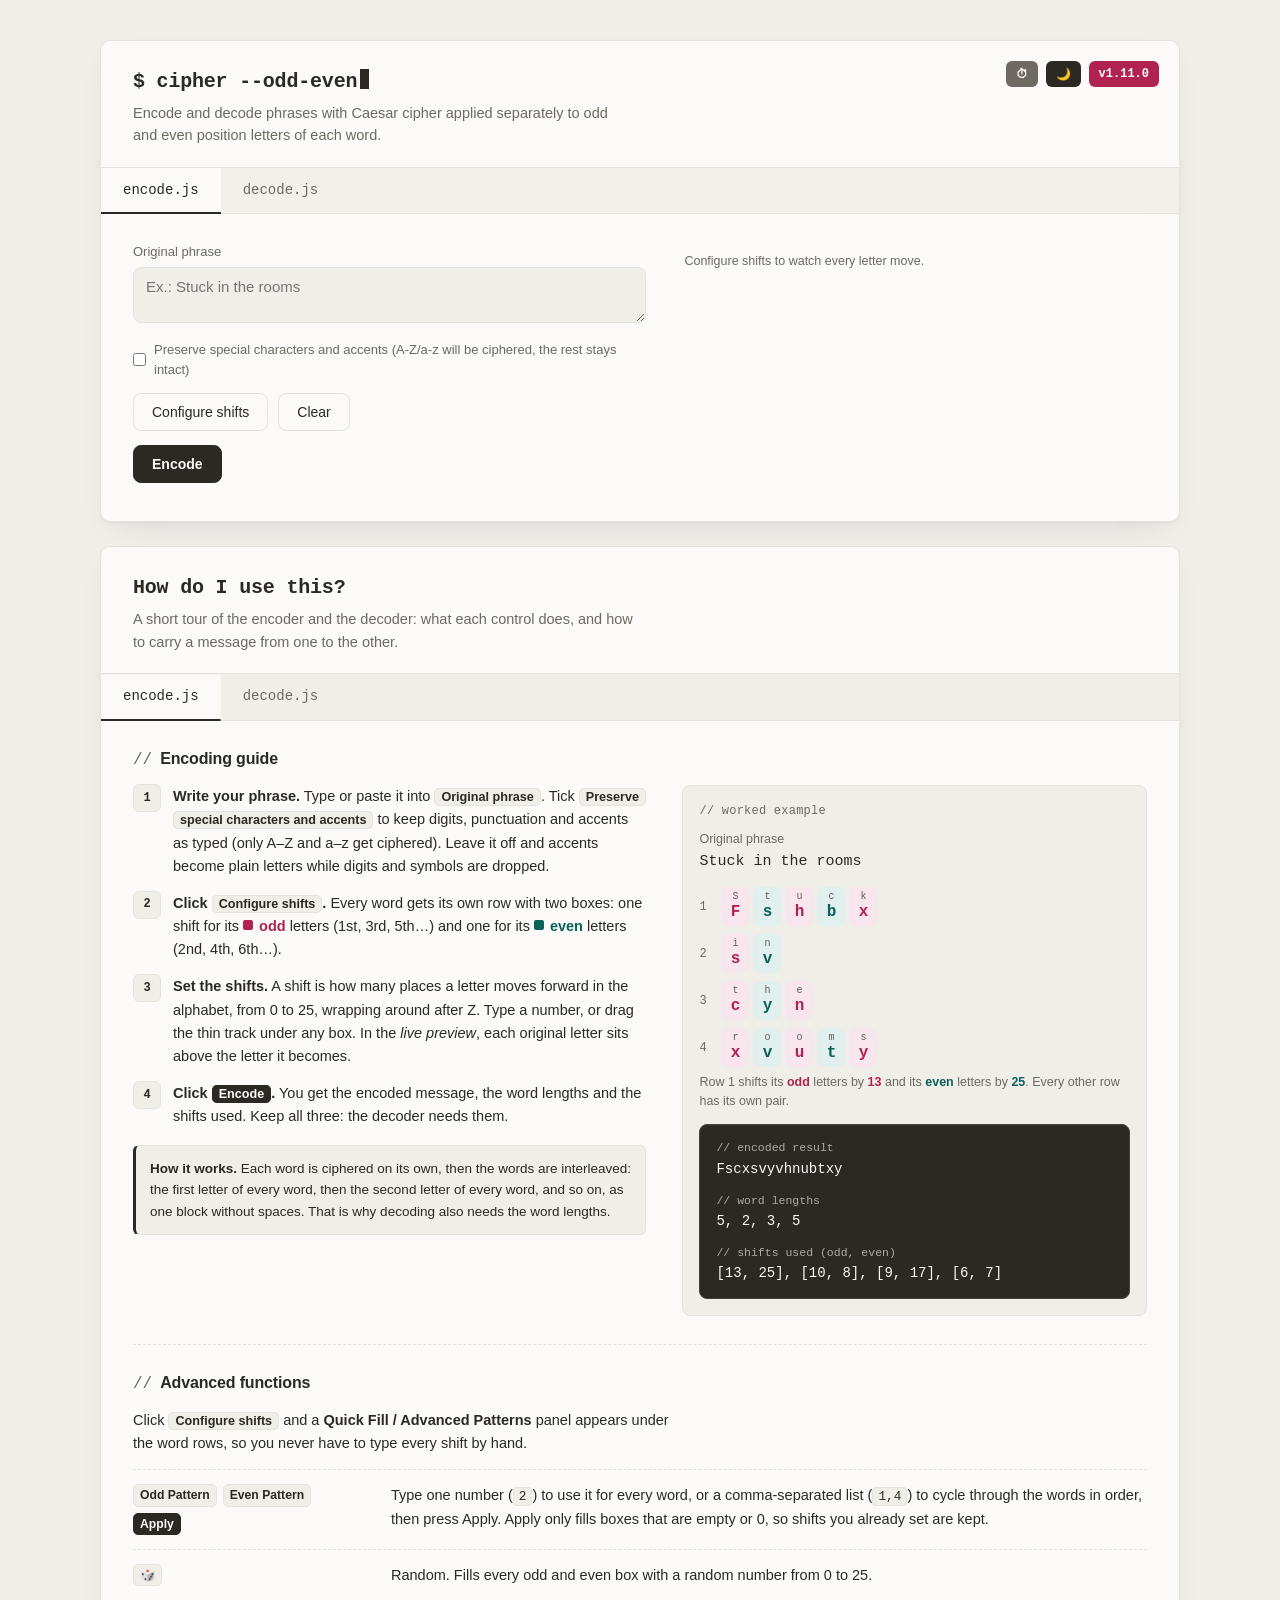
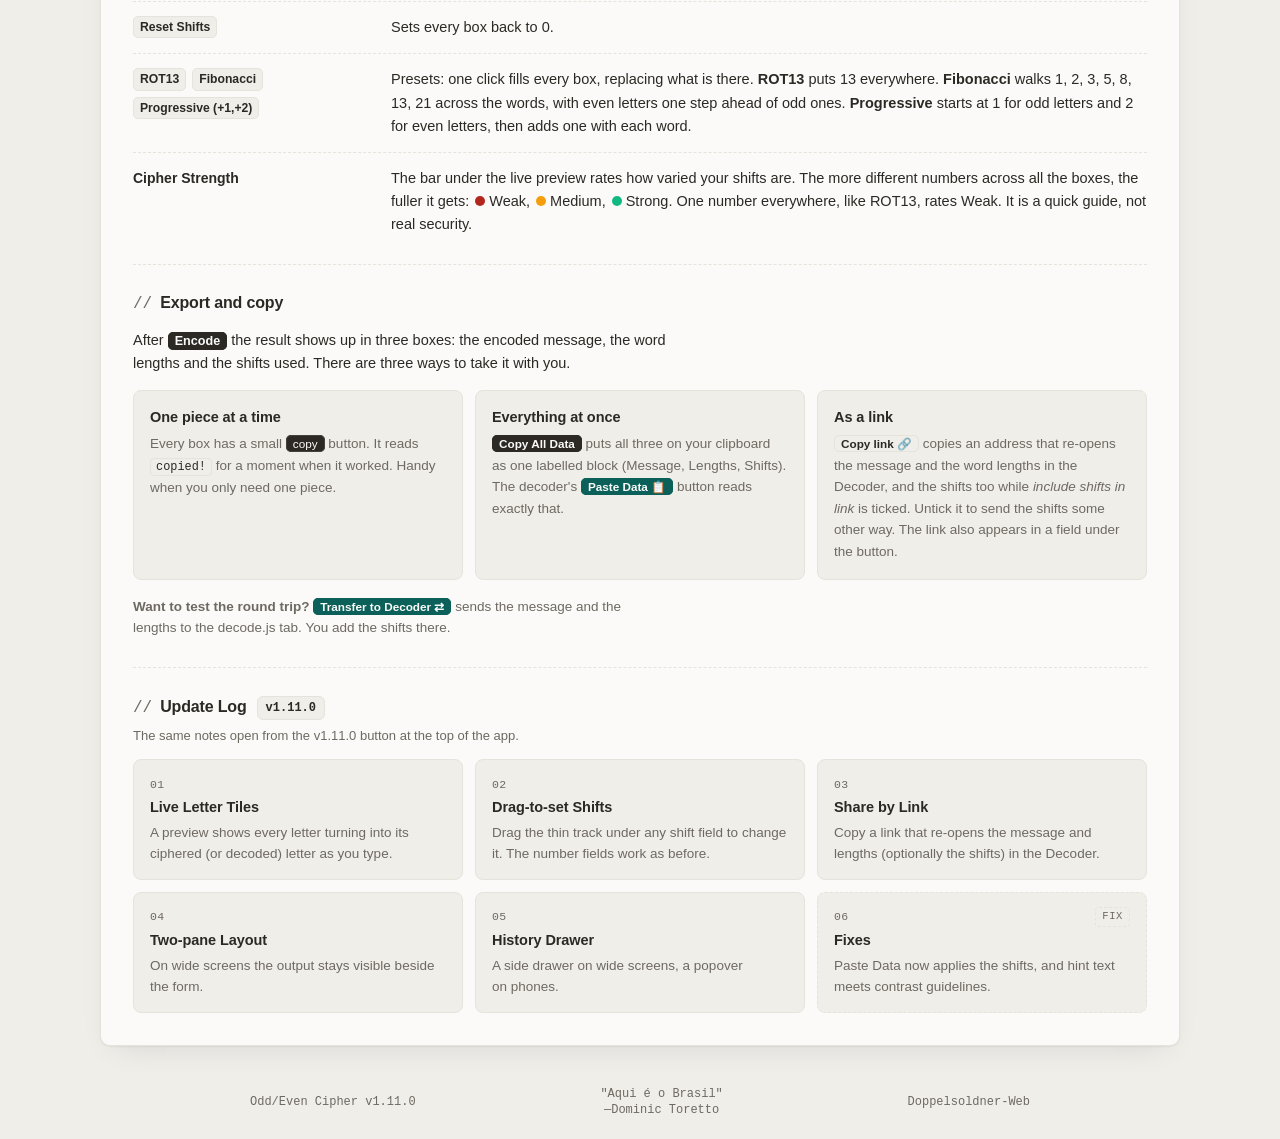
==== commit 8a9c7c36: "Add files via upload" ====
--- a/index.html
+++ b/index.html
@@ -1625,6 +1625,710 @@
       @starting-style {
         .preview > .console-label {
           opacity: 0;
+        }
+      }
+
+      /* =========================================================================
+         TUTORIAL BOX: "How do I use this?"
+         A separate card under .app with its own tab system. Every class is
+         prefixed tutorial-, so the main script's .tabs / .tab-btn / .panel
+         selectors never see it. It only reads the shared tokens (--canvas,
+         --paper, --ink, --border, --odd, --even ...), so both themes just work.
+         Motion follows SKILL.md / RECIPES.md: transform, opacity and clip-path
+         (plus one short height tween, the accordion exception), strong custom
+         curves, everything under 300 ms, a capped stagger, hover limited to fine
+         pointers, and reduced motion = opacity only (gentler, not zero).
+         ========================================================================= */
+      :root {
+        --ease-in-out: cubic-bezier(0.77, 0, 0.175, 1);
+      }
+
+      .tutorial {
+        max-width: 800px;
+        margin: 0 auto 40px;
+        background: var(--paper);
+        color: var(--ink);
+        border: 1px solid var(--border);
+        border-radius: var(--radius);
+        box-shadow:
+          0 1px 2px rgba(20, 24, 32, 0.05),
+          0 12px 32px -16px rgba(20, 24, 32, 0.14);
+      }
+      [data-theme="dark"] .tutorial {
+        box-shadow: none;
+      }
+      /* The tutorial hangs closer to the main card than the page edge does. */
+      .app:has(+ .tutorial) {
+        margin-bottom: 24px;
+      }
+
+      /* ---- Header: same rhythm as the hero ---- */
+      .tutorial-head {
+        padding: 28px 32px 20px;
+        border-bottom: 1px solid var(--border);
+      }
+      .tutorial-title {
+        margin: 0 0 8px;
+        font-family: var(--mono);
+        font-size: 20px;
+        font-weight: 700;
+        line-height: 1.25;
+        letter-spacing: -0.01em;
+        font-variant-ligatures: none;
+        text-wrap: balance;
+      }
+      .tutorial-lead {
+        margin: 0;
+        max-width: 62ch;
+        color: var(--muted-text);
+        font-size: 14.5px;
+        line-height: 1.55;
+        text-wrap: pretty;
+      }
+
+      /* ---- Tabs ----
+         Two layers. The real buttons carry the "unselected" look and all the
+         semantics. Above them sits an aria-hidden copy of the list in the
+         "selected" look (paper background, ink text, underline), clipped to the
+         selected tab. Moving the clip window changes text and background in one
+         piece, so nothing is interpolated tab by tab (RECIPES.md). */
+      .tutorial-tabs {
+        position: relative;
+        background: var(--canvas);
+        border-bottom: 1px solid var(--border);
+      }
+      .tutorial-tablist {
+        display: flex;
+      }
+      .tutorial-tab-btn,
+      .tutorial-tab-face {
+        flex: 0 0 auto;
+        margin: 0;
+        padding: 14px 22px;
+        border: 0;
+        border-bottom: 2px solid transparent;
+        font-family: var(--mono);
+        font-size: 14px;
+        font-variant-ligatures: none;
+        line-height: normal;
+        text-align: center;
+        white-space: nowrap;
+      }
+      .tutorial-tab-btn {
+        background: transparent;
+        color: var(--muted-text);
+        cursor: pointer;
+        transition:
+          transform 160ms var(--ease-out),
+          color 150ms ease;
+      }
+      .tutorial-tab-btn:active {
+        transform: scale(0.97);
+      }
+      .tutorial-tab-btn:focus-visible {
+        outline-offset: -4px;
+      }
+      .tutorial-tabs-active {
+        position: absolute;
+        inset: 0 0 -1px;
+        display: flex;
+        pointer-events: none;
+        user-select: none;
+        -webkit-user-select: none;
+        clip-path: inset(0 100% 0 0); /* the script sets the real window */
+        transition: clip-path 250ms var(--ease-in-out);
+      }
+      .tutorial-tab-face {
+        background: var(--paper);
+        color: var(--ink);
+        border-bottom-color: var(--ink);
+      }
+      /* The selected button is covered by its copy, so the keyboard ring is repeated on the copy. */
+      .tutorial-tabs:has(#tutorial-tab-encode:focus-visible)
+        .tutorial-tab-face:nth-child(1),
+      .tutorial-tabs:has(#tutorial-tab-decode:focus-visible)
+        .tutorial-tab-face:nth-child(2) {
+        outline: 2px solid var(--ink);
+        outline-offset: -4px;
+      }
+      @media (hover: hover) and (pointer: fine) {
+        .tutorial-tab-btn:hover {
+          color: var(--ink);
+        }
+      }
+
+      /* ---- Panels ---- */
+      .tutorial-panels.is-resizing {
+        overflow: clip; /* only while the height tween runs */
+      }
+      .tutorial-panel {
+        padding: 28px 32px 32px;
+      }
+      .tutorial-panel[hidden] {
+        display: none;
+      }
+      .tutorial-panel:focus-visible {
+        outline-offset: -4px;
+        border-radius: 0 0 var(--radius) var(--radius);
+      }
+      .tutorial-section + .tutorial-section {
+        margin-top: 28px;
+        padding-top: 28px;
+        border-top: 1px dashed var(--border);
+      }
+
+      /* ---- Type: tight on headings, calm on body (apple-design: tracking and leading follow size) ---- */
+      .tutorial-h {
+        margin: 0 0 14px;
+        font-size: 16px;
+        font-weight: 600;
+        line-height: 1.3;
+        letter-spacing: -0.01em;
+        text-wrap: balance;
+      }
+      .tutorial-h::before {
+        content: "//";
+        content: "//" / "";
+        margin-right: 8px;
+        font-family: var(--mono);
+        font-weight: 400;
+        letter-spacing: 0;
+        color: var(--muted-text);
+      }
+      .tutorial-p,
+      .tutorial-tip {
+        margin: 0 0 14px;
+        max-width: 68ch;
+        font-size: 14.5px;
+        line-height: 1.6;
+        text-wrap: pretty;
+      }
+      .tutorial-note {
+        margin: 16px 0 0;
+        padding: 12px 14px;
+        background: var(--canvas);
+        border: 1px solid var(--border);
+        border-left: 3px solid var(--ink);
+        border-radius: 6px;
+        font-size: 13.5px;
+        line-height: 1.6;
+        text-wrap: pretty;
+      }
+      .tutorial-tip {
+        margin: 16px 0 0;
+        color: var(--muted-text);
+        font-size: 13.5px;
+      }
+      .tutorial-odd,
+      .tutorial-even {
+        font-weight: 600;
+      }
+      .tutorial-odd {
+        color: var(--odd);
+      }
+      .tutorial-even {
+        color: var(--even);
+      }
+
+      /* Names of buttons and fields, drawn like the real thing (kept quiet: 12.5px, no shadows). */
+      .tutorial-ui {
+        display: inline;
+        padding: 1px 6px;
+        background: var(--canvas);
+        border: 1px solid var(--border);
+        border-radius: 5px;
+        color: var(--ink);
+        font-family: var(--sans);
+        font-size: 0.87em;
+        font-weight: 600;
+        line-height: 1.5;
+        white-space: nowrap;
+        box-decoration-break: clone;
+        -webkit-box-decoration-break: clone;
+      }
+      .tutorial-ui.is-wrap {
+        white-space: normal;
+      }
+      .tutorial-ui.is-solid {
+        background: var(--ink);
+        border-color: var(--ink);
+        color: var(--paper);
+      }
+      .tutorial-ui.is-green {
+        background: var(--even);
+        border-color: var(--even);
+        color: var(--paper);
+      }
+      .tutorial-ui.is-console {
+        background: var(--console-bg);
+        border-color: var(--console-border);
+        color: var(--console-text);
+        font-weight: 400;
+      }
+      .tutorial code,
+      .tutorial samp {
+        padding: 1px 5px;
+        background: var(--canvas);
+        border: 1px solid var(--border);
+        border-radius: 4px;
+        color: var(--ink);
+        font-family: var(--mono);
+        font-size: 0.88em;
+        font-variant-ligatures: none;
+      }
+
+      /* ---- Numbered steps ---- */
+      .tutorial-steps {
+        counter-reset: step;
+        list-style: none;
+        margin: 0;
+        padding: 0;
+        display: grid;
+        gap: 14px;
+      }
+      .tutorial-steps > li {
+        position: relative;
+        padding-left: 40px;
+        font-size: 14.5px;
+        line-height: 1.6;
+        counter-increment: step;
+        text-wrap: pretty;
+      }
+      .tutorial-steps > li::before,
+      .tutorial-methods > li::before {
+        content: counter(step);
+        content: counter(step) / "";
+        display: grid;
+        place-items: center;
+        width: 26px;
+        height: 26px;
+        border: 1px solid var(--border);
+        border-radius: 6px;
+        background: var(--canvas);
+        color: var(--ink);
+        font-family: var(--mono);
+        font-size: 12px;
+        font-weight: 700;
+        font-variant-numeric: tabular-nums;
+      }
+      .tutorial-steps > li::before {
+        position: absolute;
+        left: 0;
+        top: -1px;
+      }
+
+      /* ---- Worked example (a miniature of the live preview and the console) ---- */
+      .tutorial-example {
+        margin: 0;
+        padding: 16px;
+        background: var(--canvas);
+        border: 1px solid var(--border);
+        border-radius: 8px;
+      }
+      .tutorial-eyebrow {
+        margin: 0 0 10px;
+        font-family: var(--mono);
+        font-size: 12px;
+        letter-spacing: 0.02em;
+        color: var(--muted-text);
+      }
+      .tutorial-ex-label {
+        margin: 0 0 2px;
+        font-size: 12.5px;
+        color: var(--muted-text);
+      }
+      .tutorial-ex-phrase {
+        margin: 0;
+        font-family: var(--mono);
+        font-size: 15px;
+        font-variant-ligatures: none;
+        overflow-wrap: anywhere;
+      }
+      .tutorial-tiles {
+        display: grid;
+        gap: 8px;
+        margin: 14px 0 6px;
+      }
+      .tutorial-tile-row {
+        display: flex;
+        align-items: center;
+        gap: 4px;
+      }
+      .tutorial-tile-num {
+        width: 18px;
+        flex-shrink: 0;
+        font-family: var(--mono);
+        font-size: 12px;
+        color: var(--muted-text);
+      }
+      .tutorial-tile {
+        display: inline-flex;
+        flex-direction: column;
+        align-items: center;
+        justify-content: center;
+        width: 28px;
+        padding: 3px 0 4px;
+        border: 1px solid transparent;
+        border-radius: 6px;
+        font-family: var(--mono);
+        line-height: 1.15;
+      }
+      .tutorial-tile i {
+        font-size: 10px;
+        font-style: normal;
+        color: var(--ink);
+        opacity: 0.72;
+      }
+      .tutorial-tile b {
+        display: block;
+        font-size: 16px;
+        font-weight: 700;
+      }
+      .tutorial-tile.odd {
+        color: var(--odd);
+        background: var(--odd-soft);
+      }
+      .tutorial-tile.even {
+        color: var(--even);
+        background: var(--even-soft);
+      }
+      .tutorial-ex-cap {
+        margin: 0 0 14px;
+        font-size: 12.5px;
+        line-height: 1.5;
+        color: var(--muted-text);
+      }
+      .tutorial-console {
+        display: grid;
+        gap: 12px;
+        margin: 0;
+        padding: 14px 16px;
+        background: var(--console-bg);
+        color: var(--console-text);
+        border: 1px solid var(--console-border);
+        border-radius: 8px;
+        box-shadow: inset 0 1px 0 rgba(255, 255, 255, 0.05);
+      }
+      .tutorial-console + .tutorial-console {
+        margin-top: 10px;
+      }
+      .tutorial-ex-arrow {
+        margin: 8px 0;
+        text-align: center;
+        font-family: var(--mono);
+        font-size: 12px;
+        color: var(--muted-text);
+      }
+      .tutorial-console dt {
+        margin: 0 0 2px;
+        font-family: var(--mono);
+        font-size: 11.5px;
+        color: color-mix(in srgb, var(--console-text) 62%, transparent);
+      }
+      .tutorial-console dd {
+        margin: 0;
+        font-family: var(--mono);
+        font-size: 14px;
+        font-variant-ligatures: none;
+        font-variant-numeric: tabular-nums;
+        overflow-wrap: anywhere;
+      }
+
+      /* ---- Definition rows (advanced functions) ---- */
+      .tutorial-defs {
+        margin: 0;
+      }
+      .tutorial-defs > div {
+        display: grid;
+        grid-template-columns: minmax(160px, 230px) minmax(0, 1fr);
+        gap: 8px 28px;
+        padding: 14px 0;
+        border-top: 1px dashed var(--border);
+      }
+      .tutorial-defs > div:last-child {
+        padding-bottom: 0;
+      }
+      .tutorial-defs dt {
+        display: flex;
+        flex-wrap: wrap;
+        align-content: flex-start;
+        gap: 6px;
+        font-size: 14px;
+        font-weight: 600;
+        line-height: 1.6;
+      }
+      .tutorial-defs dd {
+        margin: 0;
+        font-size: 14.5px;
+        line-height: 1.6;
+        text-wrap: pretty;
+      }
+      .tutorial-dot {
+        display: inline-block;
+        width: 10px;
+        height: 10px;
+        margin: 0 4px 0 2px;
+        border-radius: 50%;
+        vertical-align: 0;
+      }
+      .tutorial-dot.is-weak {
+        background: var(--error);
+      }
+      .tutorial-dot.is-medium {
+        background: var(--warn);
+      }
+      .tutorial-dot.is-strong {
+        background: var(--success);
+      }
+
+      /* ---- Cards: export ways, decoder methods, changelog ---- */
+      .tutorial-cards,
+      .tutorial-methods,
+      .tutorial-log {
+        list-style: none;
+        margin: 0;
+        padding: 0;
+        display: grid;
+        gap: 12px;
+        grid-template-columns: minmax(0, 1fr);
+      }
+      .tutorial-methods {
+        counter-reset: step;
+      }
+      .tutorial-card,
+      .tutorial-log-item {
+        padding: 16px;
+        background: var(--canvas);
+        border: 1px solid var(--border);
+        border-radius: 8px;
+      }
+      .tutorial-card-title {
+        margin: 0 0 6px;
+        font-size: 14.5px;
+        font-weight: 600;
+        line-height: 1.4;
+        letter-spacing: -0.005em;
+      }
+      .tutorial-card p {
+        margin: 0;
+        font-size: 13.5px;
+        line-height: 1.6;
+        color: var(--muted-text);
+        text-wrap: pretty;
+      }
+      .tutorial-methods > li {
+        counter-increment: step;
+        display: grid;
+        grid-template-columns: 26px minmax(0, 1fr);
+        column-gap: 12px;
+        align-content: start;
+      }
+      .tutorial-methods > li::before {
+        grid-row: 1 / span 2;
+        background: var(--paper);
+      }
+      .tutorial-methods .tutorial-card-title {
+        margin-top: 2px;
+      }
+      .tutorial-methods .tutorial-card-title,
+      .tutorial-methods p {
+        grid-column: 2;
+      }
+
+      .tutorial-log-head {
+        display: flex;
+        align-items: center;
+        flex-wrap: wrap;
+        gap: 6px 10px;
+        margin-bottom: 6px;
+      }
+      .tutorial-log-head .tutorial-h {
+        margin: 0;
+      }
+      .tutorial-version {
+        padding: 2px 8px;
+        background: var(--canvas);
+        border: 1px solid var(--border);
+        border-radius: 6px;
+        font-family: var(--mono);
+        font-size: 12px;
+        font-weight: 700;
+        font-variant-ligatures: none;
+      }
+      .tutorial-log-note {
+        margin: 0 0 14px;
+        font-size: 13px;
+        line-height: 1.5;
+        color: var(--muted-text);
+      }
+      .tutorial-log-item {
+        display: grid;
+        gap: 4px;
+        align-content: start;
+        padding: 14px 16px;
+      }
+      .tutorial-log-item.is-fix {
+        border-style: dashed;
+      }
+      .tutorial-log-meta {
+        display: flex;
+        align-items: center;
+        justify-content: space-between;
+        min-height: 20px;
+        font-family: var(--mono);
+        font-size: 11.5px;
+        letter-spacing: 0.02em;
+        color: var(--muted-text);
+        font-variant-numeric: tabular-nums;
+      }
+      .tutorial-tag {
+        padding: 1px 6px;
+        border: 1px dashed var(--border);
+        border-radius: 4px;
+        font-size: 10.5px;
+        letter-spacing: 0.06em;
+        text-transform: uppercase;
+      }
+      .tutorial-log-title {
+        font-size: 14.5px;
+        font-weight: 600;
+        line-height: 1.35;
+        letter-spacing: -0.005em;
+      }
+      .tutorial-log-desc {
+        font-size: 13.5px;
+        line-height: 1.6;
+        color: var(--muted-text);
+        text-wrap: pretty;
+      }
+
+      .tutorial-split {
+        display: grid;
+        gap: 20px;
+      }
+
+      /* ---- Breakpoints (same ones the app uses: 600 and 1000) ---- */
+      @media (min-width: 640px) {
+        .tutorial-methods,
+        .tutorial-log {
+          grid-template-columns: repeat(2, minmax(0, 1fr));
+        }
+      }
+      @media (min-width: 800px) {
+        .tutorial-cards {
+          grid-template-columns: repeat(3, minmax(0, 1fr));
+        }
+      }
+      @media (min-width: 1000px) {
+        .tutorial {
+          max-width: 1080px;
+        }
+        /* Same columns, gap and padding as the app's two panes, so the grid lines up with the card above. */
+        .tutorial-split {
+          grid-template-columns: minmax(0, 1.05fr) minmax(0, 0.95fr);
+          column-gap: 36px;
+          align-items: start;
+        }
+        .tutorial-log {
+          grid-template-columns: repeat(3, minmax(0, 1fr));
+        }
+      }
+      @media (max-width: 600px) {
+        .tutorial {
+          margin: 0 12px 12px;
+        }
+        .app:has(+ .tutorial) {
+          margin-bottom: 12px;
+        }
+        .tutorial-head {
+          padding: 22px 16px 16px;
+        }
+        .tutorial-title {
+          font-size: 18px;
+        }
+        .tutorial-tab-btn,
+        .tutorial-tab-face {
+          flex: 1 1 0;
+          padding: 14px 8px;
+        }
+        .tutorial-panel {
+          padding: 20px 16px 24px;
+        }
+        .tutorial-section + .tutorial-section {
+          margin-top: 24px;
+          padding-top: 24px;
+        }
+        .tutorial-defs > div {
+          grid-template-columns: minmax(0, 1fr);
+          gap: 6px;
+        }
+        .tutorial-steps > li {
+          padding-left: 38px;
+        }
+      }
+
+      /* ---- Motion: each section of a panel rises in, 50 ms apart, capped.
+         Armed only after the first paint ([data-ready]), so the visible panel
+         does not replay on load; the hidden one animates the first time it shows.
+         A transition (not a keyframe) so quick tab changes retarget instead of restarting. ---- */
+      .tutorial-panel > .tutorial-section:nth-child(2) {
+        --i: 1;
+      }
+      .tutorial-panel > .tutorial-section:nth-child(3) {
+        --i: 2;
+      }
+      .tutorial-panel > .tutorial-section:nth-child(n + 4) {
+        --i: 3;
+      }
+      .tutorial[data-ready] .tutorial-panel > .tutorial-section {
+        transition:
+          opacity 260ms var(--ease-out),
+          translate 260ms var(--ease-out);
+        transition-delay: calc(var(--i, 0) * 50ms);
+      }
+      @starting-style {
+        .tutorial[data-ready] .tutorial-panel > .tutorial-section {
+          opacity: 0;
+          translate: 0 8px;
+        }
+      }
+
+      @media (prefers-reduced-motion: reduce) {
+        .tutorial[data-ready] .tutorial-panel > .tutorial-section {
+          transition: opacity 150ms ease;
+          transition-delay: 0s;
+        }
+        @starting-style {
+          .tutorial[data-ready] .tutorial-panel > .tutorial-section {
+            opacity: 0;
+            translate: none;
+          }
+        }
+        .tutorial-tabs-active {
+          transition: none;
+        }
+        .tutorial-tab-btn {
+          transition: color 150ms ease;
+        }
+        .tutorial-tab-btn:active {
+          transform: none;
+        }
+      }
+      @media (prefers-contrast: more) {
+        .tutorial-tile,
+        .tutorial-ui {
+          border-color: currentColor;
+        }
+      }
+      @media (forced-colors: active) {
+        .tutorial-tab-face {
+          forced-color-adjust: none;
+          background: Highlight;
+          color: HighlightText;
+          border-bottom-color: Highlight;
+        }
+        .tutorial-tile {
+          border: 1px solid CanvasText;
         }
       }
     </style>
@@ -2073,6 +2777,519 @@
       </section>
     </div>
 
+    <!-- ===================== TUTORIAL: HOW DO I USE THIS? =====================
+      A separate card below the main app. Its tabs (tutorial-tab-btn) and panels
+      (tutorial-panel) are driven by their own script at the end of the page and
+      never touch the encoder / decoder tabs. -->
+    <section class="tutorial" id="tutorial" aria-labelledby="tutorialTitle">
+      <header class="tutorial-head">
+        <h2 class="tutorial-title" id="tutorialTitle">How do I use this?</h2>
+        <p class="tutorial-lead">
+          A short tour of the encoder and the decoder: what each control does,
+          and how to carry a message from one to the other.
+        </p>
+      </header>
+
+      <div class="tutorial-tabs">
+        <div
+          class="tutorial-tablist"
+          role="tablist"
+          aria-label="Tutorial sections"
+        >
+          <button
+            type="button"
+            class="tutorial-tab-btn"
+            role="tab"
+            id="tutorial-tab-encode"
+            data-tutorial-tab="encode"
+            aria-selected="true"
+            aria-controls="tutorial-panel-encode"
+          >
+            encode.js
+          </button>
+          <button
+            type="button"
+            class="tutorial-tab-btn"
+            role="tab"
+            id="tutorial-tab-decode"
+            data-tutorial-tab="decode"
+            aria-selected="false"
+            aria-controls="tutorial-panel-decode"
+            tabindex="-1"
+          >
+            decode.js
+          </button>
+        </div>
+        <!-- Visual copy of the tab list in its "selected" look. The script clips it to the selected tab. Hidden from assistive tech. -->
+        <div class="tutorial-tabs-active" aria-hidden="true">
+          <span class="tutorial-tab-face">encode.js</span>
+          <span class="tutorial-tab-face">decode.js</span>
+        </div>
+      </div>
+
+      <div class="tutorial-panels">
+        <!-- ---------- TUTORIAL PANEL: encode.js ---------- -->
+        <div
+          class="tutorial-panel"
+          role="tabpanel"
+          id="tutorial-panel-encode"
+          aria-labelledby="tutorial-tab-encode"
+          tabindex="0"
+        >
+          <section class="tutorial-section" aria-labelledby="tut-enc-guide">
+            <h3 class="tutorial-h" id="tut-enc-guide">Encoding guide</h3>
+            <div class="tutorial-split">
+              <div>
+                <ol class="tutorial-steps" role="list">
+                  <li>
+                    <strong>Write your phrase.</strong> Type or paste it into
+                    <kbd class="tutorial-ui">Original phrase</kbd>. Tick
+                    <kbd class="tutorial-ui is-wrap"
+                      >Preserve special characters and accents</kbd
+                    >
+                    to keep digits, punctuation and accents as typed (only A–Z
+                    and a–z get ciphered). Leave it off and accents become plain
+                    letters while digits and symbols are dropped.
+                  </li>
+                  <li>
+                    <strong
+                      >Click
+                      <kbd class="tutorial-ui">Configure shifts</kbd>.</strong
+                    >
+                    Every word gets its own row with two boxes: one shift for its
+                    <span class="tutorial-odd"
+                      ><span class="swatch odd" aria-hidden="true"></span
+                      >odd</span
+                    >
+                    letters (1st, 3rd, 5th…) and one for its
+                    <span class="tutorial-even"
+                      ><span class="swatch even" aria-hidden="true"></span
+                      >even</span
+                    >
+                    letters (2nd, 4th, 6th…).
+                  </li>
+                  <li>
+                    <strong>Set the shifts.</strong> A shift is how many places a
+                    letter moves forward in the alphabet, from 0 to 25, wrapping
+                    around after Z. Type a number, or drag the thin track under
+                    any box. In the <em>live preview</em>, each original letter
+                    sits above the letter it becomes.
+                  </li>
+                  <li>
+                    <strong
+                      >Click
+                      <kbd class="tutorial-ui is-solid">Encode</kbd>.</strong
+                    >
+                    You get the encoded message, the word lengths and the shifts
+                    used. Keep all three: the decoder needs them.
+                  </li>
+                </ol>
+                <p class="tutorial-note">
+                  <strong>How it works.</strong> Each word is ciphered on its
+                  own, then the words are interleaved: the first letter of every
+                  word, then the second letter of every word, and so on, as one
+                  block without spaces. That is why decoding also needs the word
+                  lengths.
+                </p>
+              </div>
+
+              <figure class="tutorial-example">
+                <figcaption class="tutorial-eyebrow">// worked example</figcaption>
+                <p class="tutorial-ex-label">Original phrase</p>
+                <p class="tutorial-ex-phrase">Stuck in the rooms</p>
+                <div class="tutorial-tiles">
+                  <div
+                    class="tutorial-tile-row"
+                    role="img"
+                    aria-label="Word 1: Stuck becomes Fshbx"
+                  >
+                    <span class="tutorial-tile-num" aria-hidden="true">1</span>
+                    <span class="tutorial-tile odd"><i>S</i><b>F</b></span>
+                    <span class="tutorial-tile even"><i>t</i><b>s</b></span>
+                    <span class="tutorial-tile odd"><i>u</i><b>h</b></span>
+                    <span class="tutorial-tile even"><i>c</i><b>b</b></span>
+                    <span class="tutorial-tile odd"><i>k</i><b>x</b></span>
+                  </div>
+                  <div
+                    class="tutorial-tile-row"
+                    role="img"
+                    aria-label="Word 2: in becomes sv"
+                  >
+                    <span class="tutorial-tile-num" aria-hidden="true">2</span>
+                    <span class="tutorial-tile odd"><i>i</i><b>s</b></span>
+                    <span class="tutorial-tile even"><i>n</i><b>v</b></span>
+                  </div>
+                  <div
+                    class="tutorial-tile-row"
+                    role="img"
+                    aria-label="Word 3: the becomes cyn"
+                  >
+                    <span class="tutorial-tile-num" aria-hidden="true">3</span>
+                    <span class="tutorial-tile odd"><i>t</i><b>c</b></span>
+                    <span class="tutorial-tile even"><i>h</i><b>y</b></span>
+                    <span class="tutorial-tile odd"><i>e</i><b>n</b></span>
+                  </div>
+                  <div
+                    class="tutorial-tile-row"
+                    role="img"
+                    aria-label="Word 4: rooms becomes xvuty"
+                  >
+                    <span class="tutorial-tile-num" aria-hidden="true">4</span>
+                    <span class="tutorial-tile odd"><i>r</i><b>x</b></span>
+                    <span class="tutorial-tile even"><i>o</i><b>v</b></span>
+                    <span class="tutorial-tile odd"><i>o</i><b>u</b></span>
+                    <span class="tutorial-tile even"><i>m</i><b>t</b></span>
+                    <span class="tutorial-tile odd"><i>s</i><b>y</b></span>
+                  </div>
+                </div>
+                <p class="tutorial-ex-cap">
+                  Row 1 shifts its
+                  <span class="tutorial-odd">odd</span> letters by
+                  <span class="tutorial-odd">13</span> and its
+                  <span class="tutorial-even">even</span> letters by
+                  <span class="tutorial-even">25</span>. Every other row has its
+                  own pair.
+                </p>
+                <dl class="tutorial-console">
+                  <div>
+                    <dt>// encoded result</dt>
+                    <dd>Fscxsvyvhnubtxy</dd>
+                  </div>
+                  <div>
+                    <dt>// word lengths</dt>
+                    <dd>5, 2, 3, 5</dd>
+                  </div>
+                  <div>
+                    <dt>// shifts used (odd, even)</dt>
+                    <dd>[13, 25], [10, 8], [9, 17], [6, 7]</dd>
+                  </div>
+                </dl>
+              </figure>
+            </div>
+          </section>
+
+          <section class="tutorial-section" aria-labelledby="tut-enc-adv">
+            <h3 class="tutorial-h" id="tut-enc-adv">Advanced functions</h3>
+            <p class="tutorial-p">
+              Click <kbd class="tutorial-ui">Configure shifts</kbd> and a
+              <strong>Quick Fill / Advanced Patterns</strong> panel appears under
+              the word rows, so you never have to type every shift by hand.
+            </p>
+            <dl class="tutorial-defs">
+              <div>
+                <dt>
+                  <kbd class="tutorial-ui">Odd Pattern</kbd>
+                  <kbd class="tutorial-ui">Even Pattern</kbd>
+                  <kbd class="tutorial-ui is-solid">Apply</kbd>
+                </dt>
+                <dd>
+                  Type one number (<code>2</code>) to use it for every word, or
+                  a comma-separated list (<code>1,4</code>) to cycle through the
+                  words in order, then press Apply. Apply only fills boxes that
+                  are empty or 0, so shifts you already set are kept.
+                </dd>
+              </div>
+              <div>
+                <dt><kbd class="tutorial-ui">🎲</kbd></dt>
+                <dd>
+                  Random. Fills every odd and even box with a random number from
+                  0 to 25.
+                </dd>
+              </div>
+              <div>
+                <dt><kbd class="tutorial-ui">Reset Shifts</kbd></dt>
+                <dd>Sets every box back to 0.</dd>
+              </div>
+              <div>
+                <dt>
+                  <kbd class="tutorial-ui">ROT13</kbd>
+                  <kbd class="tutorial-ui">Fibonacci</kbd>
+                  <kbd class="tutorial-ui">Progressive (+1,+2)</kbd>
+                </dt>
+                <dd>
+                  Presets: one click fills every box, replacing what is there.
+                  <strong>ROT13</strong> puts 13 everywhere.
+                  <strong>Fibonacci</strong> walks 1, 2, 3, 5, 8, 13, 21 across
+                  the words, with even letters one step ahead of odd ones.
+                  <strong>Progressive</strong> starts at 1 for odd letters and 2
+                  for even letters, then adds one with each word.
+                </dd>
+              </div>
+              <div>
+                <dt>Cipher Strength</dt>
+                <dd>
+                  The bar under the live preview rates how varied your shifts
+                  are. The more different numbers across all the boxes, the
+                  fuller it gets:
+                  <span class="tutorial-dot is-weak" aria-hidden="true"></span
+                  >Weak,
+                  <span class="tutorial-dot is-medium" aria-hidden="true"></span
+                  >Medium,
+                  <span class="tutorial-dot is-strong" aria-hidden="true"></span
+                  >Strong. One number everywhere, like ROT13, rates Weak. It is
+                  a quick guide, not real security.
+                </dd>
+              </div>
+            </dl>
+          </section>
+
+          <section class="tutorial-section" aria-labelledby="tut-enc-export">
+            <h3 class="tutorial-h" id="tut-enc-export">Export and copy</h3>
+            <p class="tutorial-p">
+              After <kbd class="tutorial-ui is-solid">Encode</kbd> the result
+              shows up in three boxes: the encoded message, the word lengths and
+              the shifts used. There are three ways to take it with you.
+            </p>
+            <ul class="tutorial-cards" role="list">
+              <li class="tutorial-card">
+                <h4 class="tutorial-card-title">One piece at a time</h4>
+                <p>
+                  Every box has a small
+                  <kbd class="tutorial-ui is-console">copy</kbd> button. It reads
+                  <samp>copied!</samp> for a moment when it worked. Handy when
+                  you only need one piece.
+                </p>
+              </li>
+              <li class="tutorial-card">
+                <h4 class="tutorial-card-title">Everything at once</h4>
+                <p>
+                  <kbd class="tutorial-ui is-solid">Copy All Data</kbd> puts all
+                  three on your clipboard as one labelled block (Message,
+                  Lengths, Shifts). The decoder's
+                  <kbd class="tutorial-ui is-green">Paste Data 📋</kbd> button
+                  reads exactly that.
+                </p>
+              </li>
+              <li class="tutorial-card">
+                <h4 class="tutorial-card-title">As a link</h4>
+                <p>
+                  <kbd class="tutorial-ui">Copy link 🔗</kbd> copies an address
+                  that re-opens the message and the word lengths in the Decoder,
+                  and the shifts too while
+                  <em>include shifts in link</em> is ticked. Untick it to send
+                  the shifts some other way. The link also appears in a field
+                  under the button.
+                </p>
+              </li>
+            </ul>
+            <p class="tutorial-tip">
+              <strong>Want to test the round trip?</strong>
+              <kbd class="tutorial-ui is-green">Transfer to Decoder ⇄</kbd>
+              sends the message and the lengths to the decode.js tab. You add the
+              shifts there.
+            </p>
+          </section>
+
+          <section class="tutorial-section" aria-labelledby="tut-enc-log">
+            <div class="tutorial-log-head">
+              <h3 class="tutorial-h" id="tut-enc-log">Update Log</h3>
+              <span class="tutorial-version">v1.11.0</span>
+            </div>
+            <p class="tutorial-log-note">
+              The same notes open from the v1.11.0 button at the top of the app.
+            </p>
+            <ul class="tutorial-log" role="list">
+              <li class="tutorial-log-item">
+                <span class="tutorial-log-meta" aria-hidden="true">01</span>
+                <strong class="tutorial-log-title">Live Letter Tiles</strong>
+                <span class="tutorial-log-desc"
+                  >A preview shows every letter turning into its ciphered (or
+                  decoded) letter as you type.</span
+                >
+              </li>
+              <li class="tutorial-log-item">
+                <span class="tutorial-log-meta" aria-hidden="true">02</span>
+                <strong class="tutorial-log-title">Drag-to-set Shifts</strong>
+                <span class="tutorial-log-desc"
+                  >Drag the thin track under any shift field to change it. The
+                  number fields work as before.</span
+                >
+              </li>
+              <li class="tutorial-log-item">
+                <span class="tutorial-log-meta" aria-hidden="true">03</span>
+                <strong class="tutorial-log-title">Share by Link</strong>
+                <span class="tutorial-log-desc"
+                  >Copy a link that re-opens the message and lengths (optionally
+                  the shifts) in the Decoder.</span
+                >
+              </li>
+              <li class="tutorial-log-item">
+                <span class="tutorial-log-meta" aria-hidden="true">04</span>
+                <strong class="tutorial-log-title">Two-pane Layout</strong>
+                <span class="tutorial-log-desc"
+                  >On wide screens the output stays visible beside the
+                  form.</span
+                >
+              </li>
+              <li class="tutorial-log-item">
+                <span class="tutorial-log-meta" aria-hidden="true">05</span>
+                <strong class="tutorial-log-title">History Drawer</strong>
+                <span class="tutorial-log-desc"
+                  >A side drawer on wide screens, a popover on phones.</span
+                >
+              </li>
+              <li class="tutorial-log-item is-fix">
+                <span class="tutorial-log-meta" aria-hidden="true"
+                  ><span>06</span><span class="tutorial-tag">fix</span></span
+                >
+                <strong class="tutorial-log-title">Fixes</strong>
+                <span class="tutorial-log-desc"
+                  >Paste Data now applies the shifts, and hint text meets
+                  contrast guidelines.</span
+                >
+              </li>
+            </ul>
+          </section>
+        </div>
+
+        <!-- ---------- TUTORIAL PANEL: decode.js ---------- -->
+        <div
+          class="tutorial-panel"
+          role="tabpanel"
+          id="tutorial-panel-decode"
+          aria-labelledby="tutorial-tab-decode"
+          tabindex="0"
+          hidden
+        >
+          <section class="tutorial-section" aria-labelledby="tut-dec-guide">
+            <h3 class="tutorial-h" id="tut-dec-guide">Decoding guide</h3>
+            <div class="tutorial-split">
+              <div>
+                <p class="tutorial-p">
+                  Decoding runs the encoder backwards. It needs the same three
+                  things the encoder gave you: the
+                  <strong>encoded message</strong>, the
+                  <strong>word lengths</strong> and the <strong>shifts</strong>
+                  (an odd and an even number for every word).
+                </p>
+                <ol class="tutorial-steps" role="list">
+                  <li>
+                    <strong>Fill in the message and the lengths.</strong> Use any
+                    of the four methods below. A shared link or
+                    <kbd class="tutorial-ui is-green">Paste Data 📋</kbd> also
+                    builds the shift rows and, when the shifts are included,
+                    fills them in for you.
+                  </li>
+                  <li>
+                    <strong
+                      >Click
+                      <kbd class="tutorial-ui">Configure shifts</kbd>.</strong
+                    >
+                    One row appears for each word in the lengths. Skip this step
+                    if a link or Paste Data already did it.
+                  </li>
+                  <li>
+                    <strong>Check the shifts.</strong> Every word needs its odd
+                    and its even shift, from 0 to 25, exactly as used when
+                    encoding. The live preview shows each letter turning back
+                    into the original.
+                  </li>
+                  <li>
+                    <strong
+                      >Click
+                      <kbd class="tutorial-ui is-solid">Decode</kbd>.</strong
+                    >
+                    The original phrase appears in the console, with its own
+                    copy button.
+                  </li>
+                </ol>
+                <p class="tutorial-note">
+                  <strong>If something looks off.</strong> The message must have
+                  exactly as many characters as the word lengths add up to.
+                  Gibberish means a shift or a length differs from the one used
+                  to encode. If you edit the lengths after configuring, the shift
+                  rows fade: click Configure shifts again.
+                </p>
+              </div>
+
+              <figure class="tutorial-example">
+                <figcaption class="tutorial-eyebrow">// worked example</figcaption>
+                <dl class="tutorial-console">
+                  <div>
+                    <dt>// encoded message</dt>
+                    <dd>Fscxsvyvhnubtxy</dd>
+                  </div>
+                  <div>
+                    <dt>// original word lengths</dt>
+                    <dd>5, 2, 3, 5</dd>
+                  </div>
+                  <div>
+                    <dt>// shifts (odd, even)</dt>
+                    <dd>[13, 25], [10, 8], [9, 17], [6, 7]</dd>
+                  </div>
+                </dl>
+                <p class="tutorial-ex-arrow" aria-hidden="true">↓ Decode</p>
+                <dl class="tutorial-console">
+                  <div>
+                    <dt>// original phrase</dt>
+                    <dd>Stuck in the rooms</dd>
+                  </div>
+                </dl>
+              </figure>
+            </div>
+          </section>
+
+          <section class="tutorial-section" aria-labelledby="tut-dec-methods">
+            <h3 class="tutorial-h" id="tut-dec-methods">
+              Four ways to fill in the decoder
+            </h3>
+            <p class="tutorial-p">
+              Pick whichever fits how the message reached you.
+            </p>
+            <ol class="tutorial-methods" role="list">
+              <li class="tutorial-card">
+                <h4 class="tutorial-card-title">Open a shared link</h4>
+                <p>
+                  Open a link made with
+                  <kbd class="tutorial-ui">Copy link 🔗</kbd>. The page jumps
+                  straight to decode.js and fills in the message and the word
+                  lengths, plus the shifts if the link carried them. Then press
+                  <kbd class="tutorial-ui is-solid">Decode</kbd>. If the shifts
+                  were left out, type them in first.
+                </p>
+              </li>
+              <li class="tutorial-card">
+                <h4 class="tutorial-card-title">Use Paste Data 📋</h4>
+                <p>
+                  In the encoder, click
+                  <kbd class="tutorial-ui is-solid">Copy All Data</kbd>. Then, in
+                  the decoder, click
+                  <kbd class="tutorial-ui is-green">Paste Data 📋</kbd>: it fills
+                  in the message and the lengths, builds the rows and applies the
+                  shifts in one go. Your browser may ask permission to read the
+                  clipboard.
+                </p>
+              </li>
+              <li class="tutorial-card">
+                <h4 class="tutorial-card-title">Paste block by block</h4>
+                <p>
+                  Copy each box with its small
+                  <kbd class="tutorial-ui is-console">copy</kbd> button. Paste
+                  the encoded result into
+                  <kbd class="tutorial-ui">Encoded message</kbd> and the word
+                  lengths into
+                  <kbd class="tutorial-ui">Original word lengths</kbd>, then
+                  click <kbd class="tutorial-ui">Configure shifts</kbd>. Enter
+                  the pairs from the shifts box in the rows: each [odd, even]
+                  pair belongs to the row with the same number.
+                </p>
+              </li>
+              <li class="tutorial-card">
+                <h4 class="tutorial-card-title">Type everything by hand</h4>
+                <p>
+                  Type the encoded message, then the word lengths separated by
+                  commas (like <code>5, 2, 3, 5</code>), click
+                  <kbd class="tutorial-ui">Configure shifts</kbd> and fill in
+                  each row. Press Enter, or type two digits, to jump to the next
+                  box.
+                </p>
+              </li>
+            </ol>
+          </section>
+        </div>
+      </div>
+    </section>
+
     <!-- === FOOTER === -->
     <!-- The <footer> tag is semantically used for footers. It does not change the look, but improves SEO and structure. -->
     <footer class="app-footer">
@@ -4180,5 +5397,145 @@
         refresh();
       })();
     </script>
+
+    <script>
+      /* =========================================================================
+         TUTORIAL TABS ("How do I use this?")
+         Fully isolated from the encoder / decoder tabs:
+         - it only looks at .tutorial-* elements and data-tutorial-tab,
+         - it never reads or toggles .tab-btn, .panel or .active,
+         - everything lives inside this IIFE, so it creates no globals.
+         Motion rules (SKILL.md): a mouse press switches instantly and animates,
+         keyboard changes are instant (no motion on keyboard-driven actions), and
+         reduced motion keeps only a short fade.
+         ========================================================================= */
+      (() => {
+        const root = document.getElementById("tutorial");
+        if (!root) return;
+
+        const bar = root.querySelector(".tutorial-tabs");
+        const tabs = [...root.querySelectorAll(".tutorial-tab-btn")];
+        const faces = [...root.querySelectorAll(".tutorial-tab-face")];
+        const windowEl = root.querySelector(".tutorial-tabs-active");
+        const stage = root.querySelector(".tutorial-panels");
+        const panelOf = (tab) =>
+          document.getElementById("tutorial-panel-" + tab.dataset.tutorialTab);
+        const reduced = () =>
+          matchMedia("(prefers-reduced-motion: reduce)").matches;
+        /* Same strong ease-out token the CSS uses (--ease-out), read once for WAAPI. */
+        const EASE_OUT =
+          getComputedStyle(document.documentElement)
+            .getPropertyValue("--ease-out")
+            .trim() || "cubic-bezier(0.23, 1, 0.32, 1)";
+
+        let current = Math.max(
+          0,
+          tabs.findIndex((t) => t.getAttribute("aria-selected") === "true"),
+        );
+        let tween = null; // the running height animation, if any
+
+        /* Clips the "selected" copy of the tab list to the selected tab.
+           Measured on the copy's own faces: they never carry the press scale,
+           and getBoundingClientRect keeps sub-pixel widths. */
+        function placeWindow(snap) {
+          const box = windowEl.getBoundingClientRect();
+          if (!box.width) return;
+          const f = faces[current].getBoundingClientRect();
+          const left = (f.left - box.left).toFixed(2);
+          const right = (box.right - f.right).toFixed(2);
+          if (snap) windowEl.style.transition = "none";
+          windowEl.style.clipPath = `inset(0 ${right}px 0 ${left}px)`;
+          if (snap) {
+            void windowEl.offsetWidth; // commit the new clip before transitions come back
+            windowEl.style.transition = "";
+          }
+        }
+
+        /* Switches tab. animate = false for the keyboard and for reduced motion. */
+        function select(next, animate) {
+          if (next === current) return;
+          const motion = animate && !reduced();
+
+          /* Start the height tween from what is on screen right now, even mid-tween. */
+          const from = stage.getBoundingClientRect().height;
+          if (tween) {
+            const old = tween;
+            tween = null;
+            old.cancel();
+          }
+          stage.classList.remove("is-resizing");
+
+          panelOf(tabs[current]).hidden = true;
+          panelOf(tabs[next]).hidden = false;
+          tabs.forEach((t, i) => {
+            t.setAttribute("aria-selected", String(i === next));
+            t.tabIndex = i === next ? 0 : -1;
+          });
+          current = next;
+          placeWindow(!motion);
+
+          if (!motion) return;
+          /* The panels differ a lot in height; tween the box so the footer glides instead of jumping. */
+          const to = stage.getBoundingClientRect().height;
+          if (Math.abs(to - from) < 2) return;
+          stage.classList.add("is-resizing");
+          const anim = stage.animate(
+            [{ height: from + "px" }, { height: to + "px" }],
+            { duration: 200, easing: EASE_OUT },
+          );
+          tween = anim;
+          anim.onfinish = anim.oncancel = () => {
+            if (tween !== anim) return;
+            tween = null;
+            stage.classList.remove("is-resizing");
+          };
+        }
+
+        tabs.forEach((tab, i) => {
+          /* A mouse acts on press, not on release (instant response). */
+          tab.addEventListener("pointerdown", (e) => {
+            if (e.pointerType === "mouse" && e.button === 0) select(i, true);
+          });
+          /* Touch, pen and keyboard act on click. detail === 0 means Enter / Space (no motion). */
+          tab.addEventListener("click", (e) => select(i, e.detail !== 0));
+        });
+
+        /* Roving tabindex: arrows, Home and End move focus and select (automatic activation). */
+        bar.addEventListener("keydown", (e) => {
+          const i = tabs.indexOf(document.activeElement);
+          if (i < 0) return;
+          const last = tabs.length - 1;
+          const target = {
+            ArrowRight: i === last ? 0 : i + 1,
+            ArrowLeft: i === 0 ? last : i - 1,
+            Home: 0,
+            End: last,
+          }[e.key];
+          if (target === undefined) return;
+          e.preventDefault();
+          tabs[target].focus();
+          select(target, false);
+        });
+
+        /* Keep the window glued to the tab when the layout or the font changes. */
+        const resync = () => placeWindow(true);
+        if ("ResizeObserver" in window) {
+          const ro = new ResizeObserver(resync);
+          ro.observe(bar);
+          faces.forEach((f) => ro.observe(f));
+        } else {
+          addEventListener("resize", resync);
+        }
+        if (document.fonts && document.fonts.ready)
+          document.fonts.ready.then(resync);
+        resync();
+
+        /* Entrance transitions arm only after the first paint, so the visible
+           panel does not replay on load. */
+        requestAnimationFrame(() =>
+          requestAnimationFrame(() => root.setAttribute("data-ready", "")),
+        );
+      })();
+    </script>
   </body>
 </html>
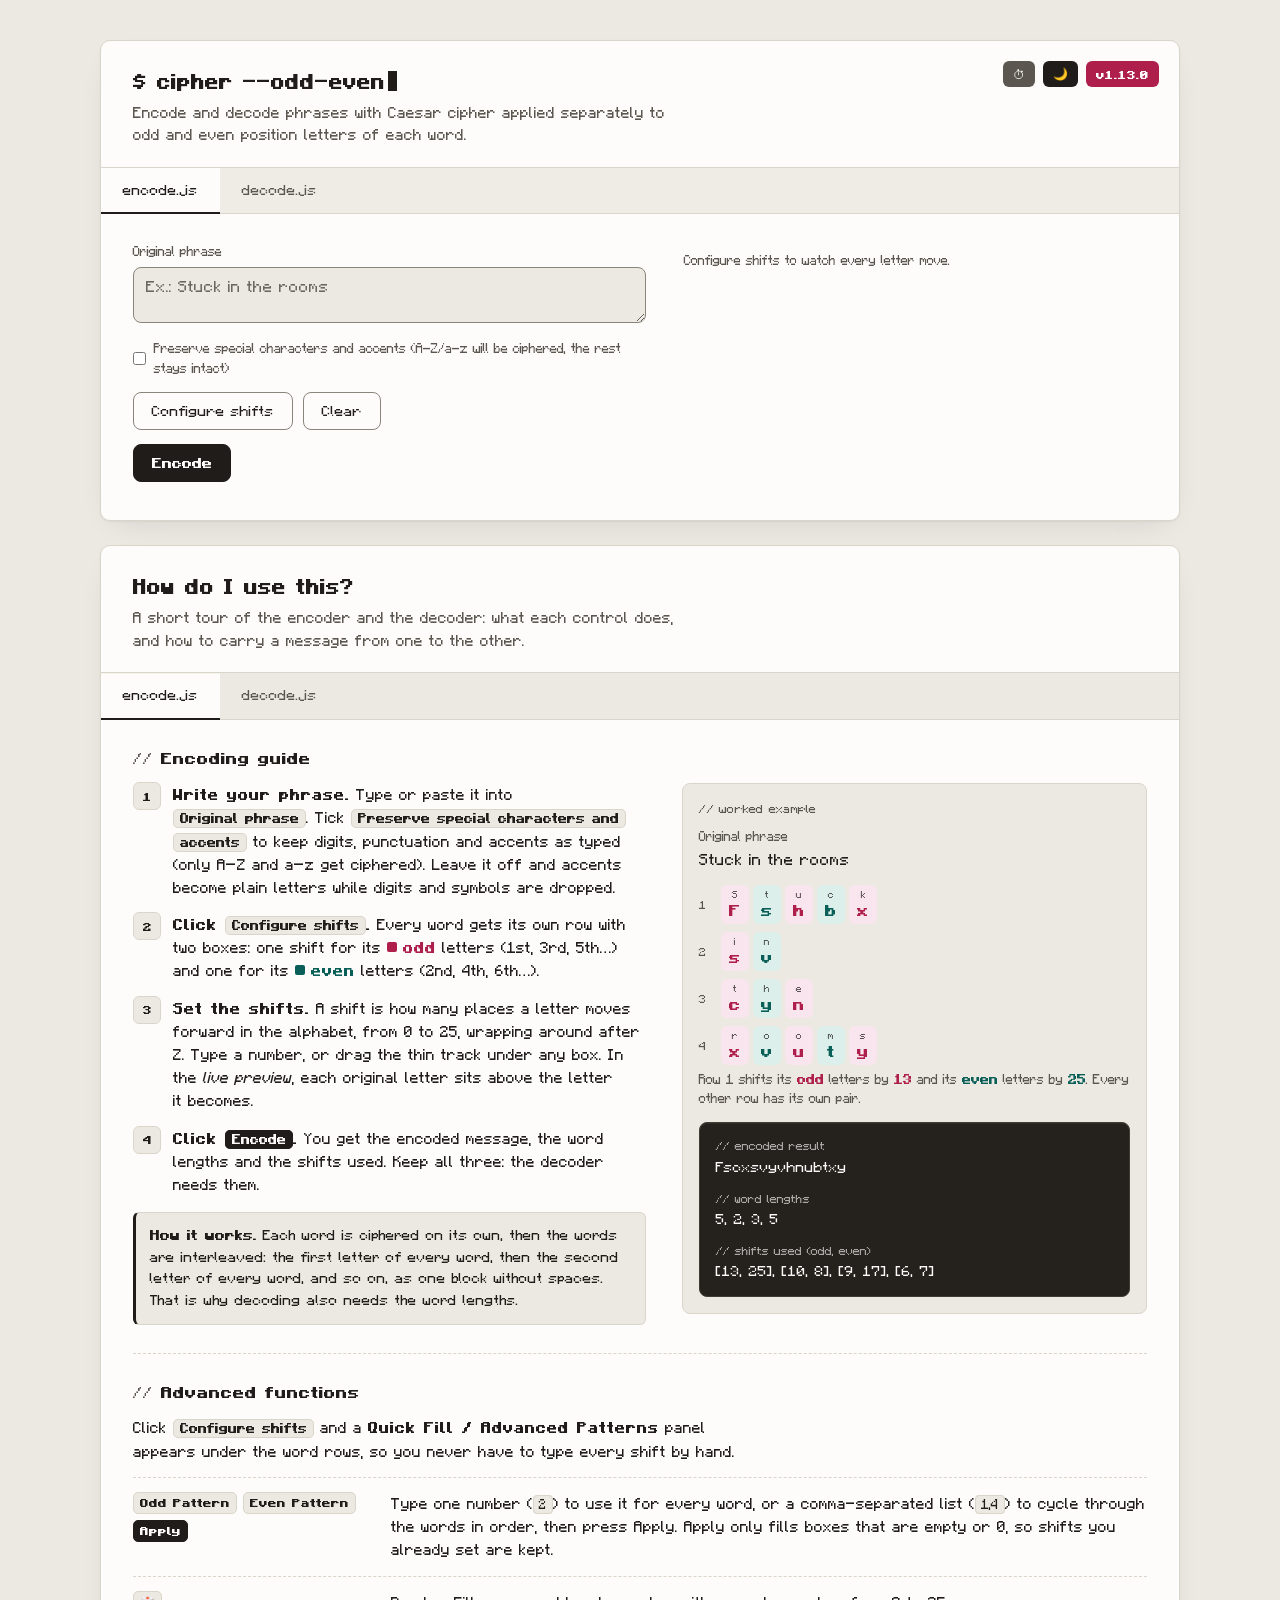
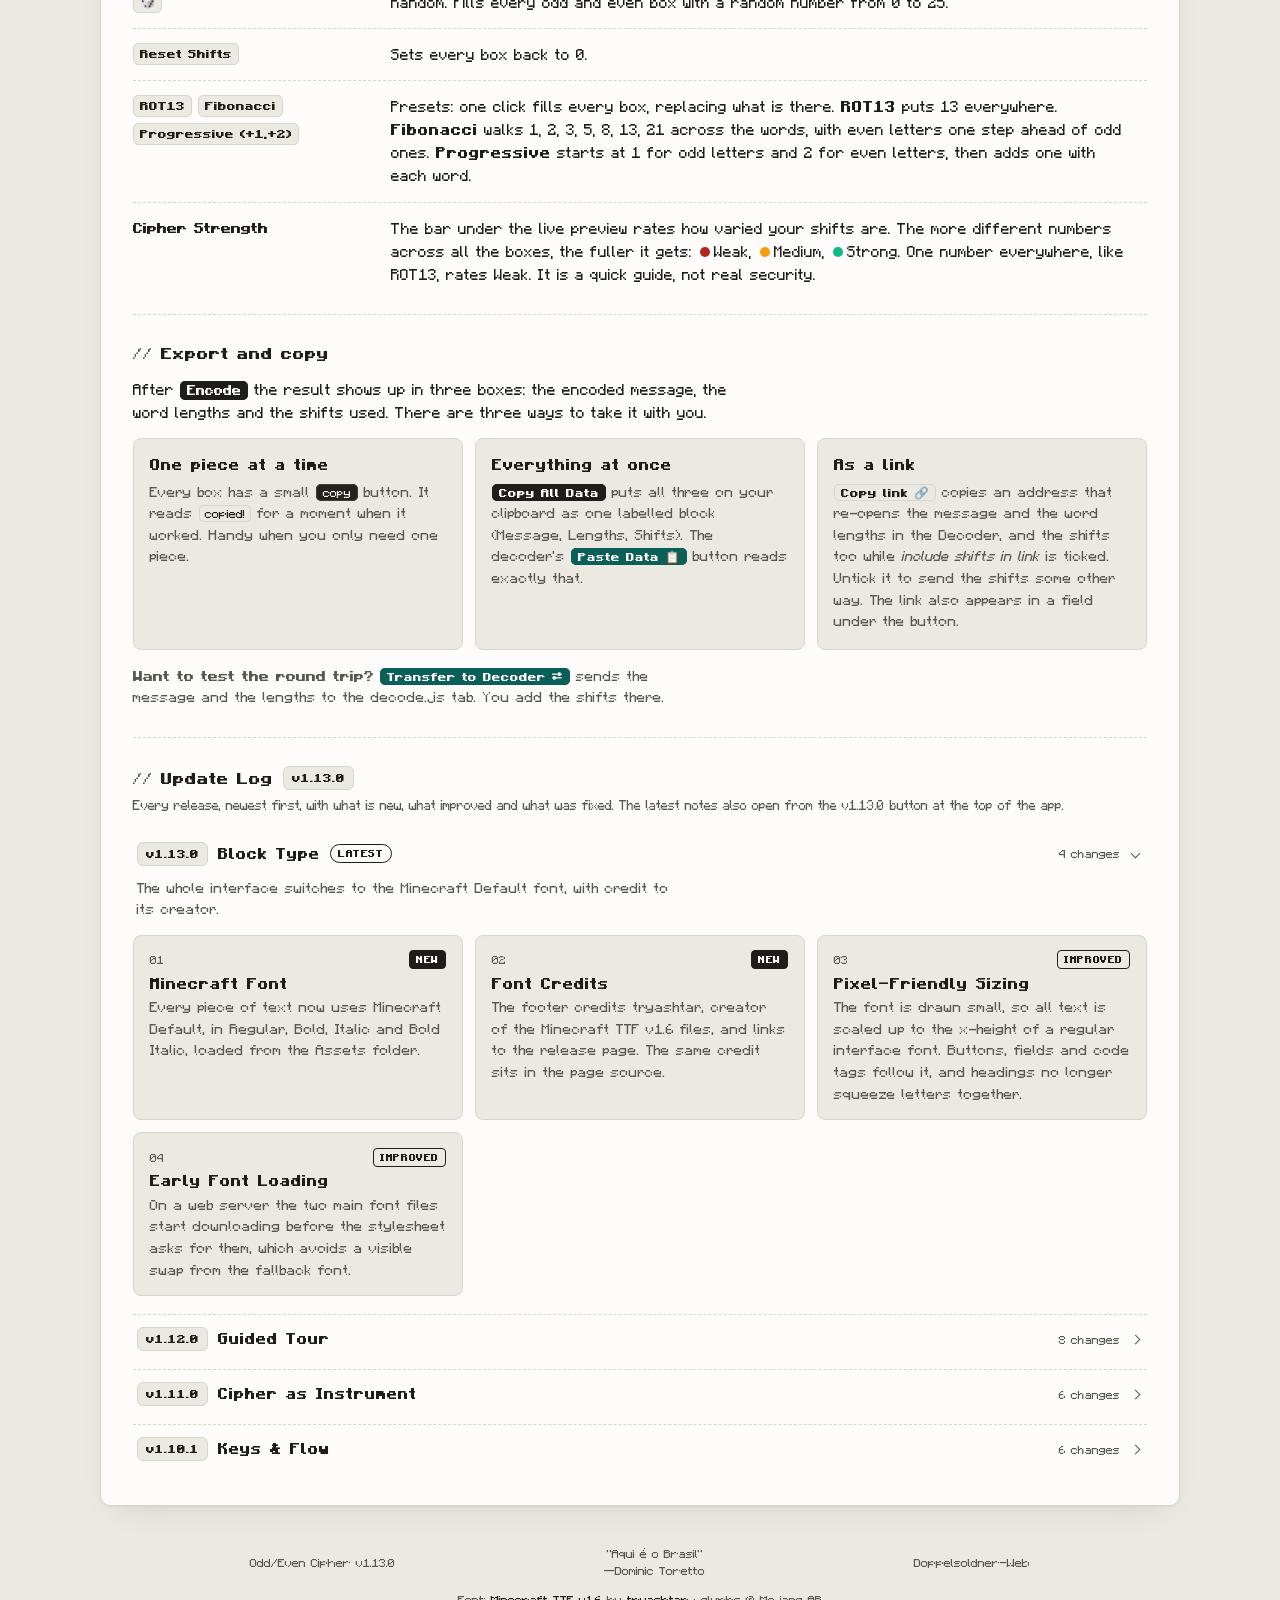
==== commit 1e99a022: "Add files via upload" ====
--- a/index.html
+++ b/index.html
@@ -46,6 +46,60 @@
     -->
     <meta name="viewport" content="width=device-width, initial-scale=1.0" />
 
+    <!--
+      Theme setup (v1.12.0). These two metas tell the browser the page supports both schemes
+      (native form controls, scrollbars, mobile address bar) and the script right below picks the
+      theme BEFORE the first paint, so a dark-mode visitor never sees a white flash.
+      Order of choice: the theme saved by the toggle button, otherwise the system setting.
+    -->
+    <meta name="color-scheme" content="light dark" />
+    <meta name="theme-color" content="#ece9e2" />
+    <script>
+      (function () {
+        var theme = "light";
+        try {
+          var saved = localStorage.getItem("cipherTheme");
+          if (saved === "light" || saved === "dark") theme = saved;
+          else if (
+            window.matchMedia &&
+            window.matchMedia("(prefers-color-scheme: dark)").matches
+          )
+            theme = "dark";
+        } catch (e) {}
+        document.documentElement.setAttribute("data-theme", theme);
+        var meta = document.querySelector('meta[name="theme-color"]');
+        if (meta) meta.setAttribute("content", theme === "dark" ? "#000000" : "#ece9e2");
+      })();
+    </script>
+
+    <!--
+      FONT CREDITS
+      Font ..... Minecraft Default: MinecraftDefault-Regular / Bold / Italic / BoldItalic (.ttf), in the Assets/ folder
+      Made by .. tryashtar  (https://github.com/tryashtar)
+      Project .. Minecraft TTF v1.6  https://github.com/tryashtar/minecraft-ttf/releases#release-v1.6
+      The glyph shapes are Minecraft's default text font; the font files' own metadata reads
+      "Copyright (c) 2009 Mojang AB".
+    -->
+
+    <!--
+      Early font fetch: Regular and Bold carry nearly all the text, so on a real server (GitHub Pages) the
+      browser starts downloading them before the CSS asks, which avoids a visible swap from the fallback font.
+      It is skipped on file:// pages, where browsers refuse CORS-mode font requests (the @font-face rules
+      still load the fonts there, just a moment later).
+    -->
+    <script>
+      if (/^https?:$/.test(location.protocol))
+        ["Regular", "Bold"].forEach(function (face) {
+          var link = document.createElement("link");
+          link.rel = "preload";
+          link.as = "font";
+          link.type = "font/ttf";
+          link.crossOrigin = "anonymous";
+          link.href = "Assets/MinecraftDefault-" + face + ".ttf";
+          document.head.appendChild(link);
+        });
+    </script>
+
     <!-- The <title> tag sets the name of the tab in the browser. -->
     <title>Odd/Even Cipher — Encoder &amp; Decoder</title>
 
@@ -56,36 +110,89 @@
     This is where the visual styling (CSS) starts. CSS controls colors, positions, fonts and animations.
     -->
     <style>
+      /* =========================================================================
+         FONT: Minecraft Default (v1.13.0)
+         Four faces from the "Minecraft TTF" project by tryashtar, v1.6:
+         https://github.com/tryashtar/minecraft-ttf/releases#release-v1.6
+         The files live in the Assets/ folder next to this page (the folder name is
+         case-sensitive on GitHub Pages). The glyphs are the game's own text font.
+         Weights: 400 and 500 use Regular, 600 and 700 use Bold, so the existing
+         font-weight rules keep working without the browser faking a bold.
+         ========================================================================= */
+      @font-face {
+        font-family: "MinecraftDefault";
+        src: url("Assets/MinecraftDefault-Regular.ttf") format("truetype");
+        font-weight: 400;
+        font-style: normal;
+        font-display: swap;
+      }
+      @font-face {
+        font-family: "MinecraftDefault";
+        src: url("Assets/MinecraftDefault-Bold.ttf") format("truetype");
+        font-weight: 700;
+        font-style: normal;
+        font-display: swap;
+      }
+      @font-face {
+        font-family: "MinecraftDefault";
+        src: url("Assets/MinecraftDefault-Italic.ttf") format("truetype");
+        font-weight: 400;
+        font-style: italic;
+        font-display: swap;
+      }
+      @font-face {
+        font-family: "MinecraftDefault";
+        src: url("Assets/MinecraftDefault-BoldItalic.ttf") format("truetype");
+        font-weight: 700;
+        font-style: italic;
+        font-display: swap;
+      }
+
       /* 
         The :root pseudo-class selects the root of the document (the <html> element).
         Here we define "CSS Variables" (Custom Properties), which start with --.
         This lets us reuse colors throughout the file and makes switching themes easier.
       */
       :root {
-        /* OFF WHITE THEME */
-        --canvas: #f0eee9;
-        --paper: #fbfaf8;
-        --ink: #2c2925;
-        --muted: #6e6962;
-        --border: #e6e3dc;
-        --odd: #b0224f;
-        --odd-soft: #f8e6ee;
-        --even: #0b615a;
-        --even-soft: #e1f0ee;
+        /* OFF WHITE THEME (v1.12.0 refinement)
+           Two surface levels: canvas (page, input wells, tab strip) sits under paper (cards).
+           Every text and accent pair below clears WCAG AA (4.5:1); field outlines clear 3:1. */
+        --canvas: #ece9e2;
+        --paper: #fdfcfa;
+        --ink: #1f1c19;
+        --muted: #5b564f;
+        --border: #d9d5cb; /* hairlines and dividers */
+        --border-strong: #8a857a; /* outlines of fields and ghost buttons */
+        --odd: #ae1f4b;
+        --odd-soft: #f9e5ed;
+        --on-odd: #ffffff; /* text on a solid --odd surface */
+        --even: #0a5f58;
+        --even-soft: #dcefea;
+        --on-even: #ffffff; /* text on a solid --even surface */
         --error: #b3261e;
-        --error-soft: #fbeaea;
+        --error-soft: #fbe8e5;
         --warn: #f59e0b;
         --success: #10b981;
-        --console-bg: #2c2925;
+        --console-bg: #25221e;
         --console-text: #fbfaf8;
-        --console-border: #44403c;
+        --console-border: #403b35;
+        --shadow-card:
+          0 1px 2px rgba(20, 24, 32, 0.05),
+          0 12px 32px -16px rgba(20, 24, 32, 0.14);
+        --shadow-pop: 0 12px 32px -8px rgba(20, 24, 32, 0.2);
+        --shadow-drawer: -18px 0 40px -16px rgba(20, 24, 32, 0.28);
         --radius: 10px;
+        /* Minecraft Default leads both stacks; the old fonts only fill glyphs it does not have. */
         --mono:
-          "JetBrains Mono", "Fira Code", ui-monospace, SFMono-Regular, Menlo,
-          Consolas, "Liberation Mono", monospace;
+          "MinecraftDefault", "JetBrains Mono", "Fira Code", ui-monospace,
+          SFMono-Regular, Menlo, Consolas, "Liberation Mono", monospace;
         --sans:
-          -apple-system, BlinkMacSystemFont, "Segoe UI", Roboto, Helvetica,
-          Arial, sans-serif;
+          "MinecraftDefault", -apple-system, BlinkMacSystemFont, "Segoe UI",
+          Roboto, Helvetica, Arial, sans-serif;
+        /* Minecraft's x-height is only 0.42 em (a typical UI font has about 0.52), so at the same
+           font-size it reads about a fifth smaller. font-size-adjust scales it back up to this
+           x-height ratio everywhere at once; lower the number to shrink all text, raise it to grow. */
+        --font-adjust: 0.52;
       }
 
       /* 
@@ -94,20 +201,32 @@
         This is what allows the instant switch between the light and dark modes.
       */
       [data-theme="dark"] {
-        /* AMOLED THEME */
+        /* AMOLED THEME (v1.12.0 refinement)
+           The page stays pure black for OLED screens and for recessed wells (inputs, tab strip),
+           while cards are lifted to a dark slate so they read as a real surface with a visible edge. */
         --canvas: #000000;
-        --paper: #030712;
-        --ink: #e2e8f0;
-        --muted: #64748b;
-        --border: #0f172a;
-        --odd: #ff6b9e;
-        --odd-soft: #4a1c2d;
-        --even: #2ebc9f;
-        --even-soft: #0e3f36;
-        --error: #f85149;
-        --error-soft: #4a1c1e;
-        --console-bg: #020617;
-        --console-border: #1e293b;
+        --paper: #0c1018;
+        --ink: #e6ebf2;
+        --muted: #94a3b8;
+        --border: #212a39;
+        --border-strong: #586780;
+        --odd: #ff7ba8;
+        --odd-soft: #3d1728;
+        --on-odd: #220a14; /* dark text on the bright pink: white would only reach 2.7:1 */
+        --even: #3ed3b4;
+        --even-soft: #0b3a33;
+        --on-even: #04211c;
+        --error: #ff8179;
+        --error-soft: #3b1719;
+        --console-bg: #05080d;
+        --console-text: #f4f6fa;
+        --console-border: #273246;
+        /* On black a drop shadow is invisible, so cards get a lit top edge instead. */
+        --shadow-card: inset 0 1px 0 rgba(255, 255, 255, 0.04);
+        --shadow-pop:
+          0 16px 40px -12px rgba(0, 0, 0, 0.8),
+          inset 0 1px 0 rgba(255, 255, 255, 0.05);
+        --shadow-drawer: -18px 0 40px -16px rgba(0, 0, 0, 0.8);
       }
 
       /* 
@@ -117,6 +236,30 @@
       */
       * {
         box-sizing: border-box;
+      }
+
+      /* Whole interface in the new font (v1.13.0).
+         Form controls and code-like tags ignore the page font unless told otherwise, and the UA
+         `font` shorthand also resets font-size-adjust, so both are handed down explicitly.
+         font-synthesis: none stops the browser from faking a second bold on top of the real one. */
+      html {
+        font-family: var(--sans);
+        font-size-adjust: var(--font-adjust);
+        font-synthesis: none;
+      }
+      button,
+      input,
+      textarea,
+      select {
+        font-family: inherit;
+        font-size-adjust: inherit;
+      }
+      code,
+      kbd,
+      samp,
+      pre {
+        font-family: var(--mono);
+        font-size-adjust: inherit;
       }
 
       body {
@@ -143,7 +286,7 @@
         ); /* Rounds the corners using the variable */
         position: relative; /* Lets 'absolute' elements be positioned inside this box */
         overflow: visible;
-        box-shadow: 0 1px 2px rgba(20, 24, 32, 0.05); /* Subtle shadow for depth */
+        box-shadow: var(--shadow-card); /* Depth: a soft drop shadow in light, a lit top edge in dark */
       }
 
       /* HEADER & TOP BUTTONS */
@@ -159,7 +302,7 @@
       .icon-btn,
       .update-btn {
         background: var(--odd);
-        color: #fff;
+        color: var(--on-odd);
         border: none;
         padding: 4px 10px;
         border-radius: 6px;
@@ -175,9 +318,11 @@
       }
       .icon-btn.dark-toggle {
         background: var(--ink);
+        color: var(--paper); /* always the opposite of --ink, so it reads in both themes */
       }
       .icon-btn.history-toggle {
         background: var(--muted);
+        color: var(--paper);
       }
 
       /* The :hover pseudo-class is activated when the user moves the mouse over the element */
@@ -196,7 +341,7 @@
         border-radius: 8px;
         padding: 16px;
         width: 320px;
-        box-shadow: 0 8px 24px rgba(27, 30, 39, 0.12);
+        box-shadow: var(--shadow-pop);
 
         /* Start of the animation */
         visibility: hidden;
@@ -319,7 +464,7 @@
         font-family: var(--sans);
         color: var(--ink);
         background: var(--canvas);
-        border: 1px solid var(--border);
+        border: 1px solid var(--border-strong);
         border-radius: 8px;
         resize: vertical; /* Lets the user change the height of the box, but not its width */
       }
@@ -363,19 +508,19 @@
       .btn.ghost {
         background: transparent;
         color: var(--ink);
-        border-color: var(--border);
+        border-color: var(--border-strong);
         font-weight: 500;
       }
       .btn.swap {
         background: var(--even);
         border-color: var(--even);
-        color: #fff;
+        color: var(--on-even);
         margin-left: auto; /* Pushes this specific button to the far right in the flexbox */
       }
       .btn.paste-btn {
         background: var(--even);
         border-color: var(--even);
-        color: #fff;
+        color: var(--on-even);
       }
       .btn.sm {
         padding: 6px 12px;
@@ -489,7 +634,7 @@
         width: 72px;
         padding: 8px 10px;
         border-radius: 6px;
-        border: 1px solid var(--border);
+        border: 1px solid var(--border-strong);
         font-family: var(--mono);
         font-size: 14px;
         background: var(--canvas);
@@ -540,7 +685,7 @@
         width: 100%;
         padding: 8px 10px;
         border-radius: 6px;
-        border: 1px solid var(--border);
+        border: 1px solid var(--border-strong);
         font-family: var(--mono);
         font-size: 14px;
         background: var(--paper);
@@ -652,6 +797,8 @@
       }
 
       .app-footer {
+        flex-wrap: wrap; /* lets the credit line sit under the three footer items */
+        row-gap: 10px;
         display: flex;
         justify-content: space-between;
         align-items: center;
@@ -661,6 +808,31 @@
         font-size: 12px;
         color: var(--muted);
         font-family: var(--mono);
+      }
+
+      /* Font credit: one centered line under the footer items. The links are underlined so they read as links
+         in a font where color alone would be a weak cue. */
+      .footer-credits {
+        flex: 1 0 100%;
+        margin: 0;
+        text-align: center;
+        line-height: 1.6;
+        text-wrap: balance;
+      }
+      .footer-credits a {
+        color: var(--ink);
+        text-decoration: underline;
+        text-decoration-thickness: 1px;
+        text-underline-offset: 3px;
+      }
+      .footer-credits a:focus-visible {
+        outline-offset: 3px;
+        border-radius: 2px;
+      }
+      @media (hover: hover) and (pointer: fine) {
+        .footer-credits a:hover {
+          color: var(--odd);
+        }
       }
 
       /* =====================================================================
@@ -914,6 +1086,19 @@
       [data-theme="dark"] {
         color-scheme: dark;
       }
+      /* Theme polish (v1.12.0): small details the browser would otherwise leave in its own colors. */
+      ::selection {
+        background: color-mix(in srgb, var(--odd) 30%, transparent);
+        color: var(--ink);
+      }
+      textarea::placeholder,
+      input::placeholder {
+        color: color-mix(in srgb, var(--muted) 88%, var(--canvas));
+        opacity: 1; /* Firefox dims placeholders by default */
+      }
+      input[type="checkbox"] {
+        accent-color: var(--odd);
+      }
       /* Critically damped spring (no overshoot) sampled as linear(); cubic-bezier remains the fallback */
       @supports (transition-timing-function: linear(0, 1)) {
         :root {
@@ -951,12 +1136,7 @@
       }
 
       .app {
-        box-shadow:
-          0 1px 2px rgba(20, 24, 32, 0.05),
-          0 12px 32px -16px rgba(20, 24, 32, 0.14);
-      }
-      [data-theme="dark"] .app {
-        box-shadow: none;
+        box-shadow: var(--shadow-card);
       }
 
       /* Typography: tight tracking on display, calm leading on body, no code ligatures in cipher text */
@@ -973,7 +1153,7 @@
         font-variant-ligatures: none;
       }
       .prompt {
-        letter-spacing: -0.01em;
+        letter-spacing: 0; /* pixel font: no negative tracking */
         line-height: 1.25;
       }
       .tagline {
@@ -1115,7 +1295,7 @@
         backdrop-filter: blur(0);
         transform: scale(0.94);
         transform-origin: 90% 0;
-        box-shadow: 0 12px 32px -8px rgba(20, 24, 32, 0.2);
+        box-shadow: var(--shadow-pop);
         transition:
           opacity 0.18s var(--anim-ease),
           transform 0.3s var(--anim-ease),
@@ -1207,6 +1387,7 @@
       @media (prefers-contrast: more) {
         :root {
           --border: color-mix(in srgb, var(--ink) 45%, transparent);
+          --border-strong: var(--ink);
         }
         .floating-box {
           border-color: var(--ink);
@@ -1220,9 +1401,6 @@
       /* Hint text of the new UI is kept at 4.5:1 or better in both themes. */
       :root {
         --muted-text: var(--muted);
-      }
-      [data-theme="dark"] {
-        --muted-text: #7587a0;
       }
       .pane {
         min-width: 0;
@@ -1366,7 +1544,7 @@
         width: 100%;
         margin-top: 8px;
         padding: 8px 10px;
-        border: 1px solid var(--border);
+        border: 1px solid var(--border-strong);
         border-radius: 6px;
         background: var(--canvas);
         color: var(--ink);
@@ -1421,7 +1599,7 @@
           border-radius: 0;
           transform: translateX(100%);
           transform-origin: right center;
-          box-shadow: -18px 0 40px -16px rgba(20, 24, 32, 0.28);
+          box-shadow: var(--shadow-drawer);
         }
         #historyBox.floating-box.show {
           transform: none;
@@ -1436,7 +1614,7 @@
           width: 28px;
           height: 28px;
           padding: 0;
-          border: 1px solid var(--border);
+          border: 1px solid var(--border-strong);
           border-radius: 6px;
           background: transparent;
           color: var(--ink);
@@ -1650,12 +1828,7 @@
         color: var(--ink);
         border: 1px solid var(--border);
         border-radius: var(--radius);
-        box-shadow:
-          0 1px 2px rgba(20, 24, 32, 0.05),
-          0 12px 32px -16px rgba(20, 24, 32, 0.14);
-      }
-      [data-theme="dark"] .tutorial {
-        box-shadow: none;
+        box-shadow: var(--shadow-card);
       }
       /* The tutorial hangs closer to the main card than the page edge does. */
       .app:has(+ .tutorial) {
@@ -1673,7 +1846,7 @@
         font-size: 20px;
         font-weight: 700;
         line-height: 1.25;
-        letter-spacing: -0.01em;
+        letter-spacing: 0; /* pixel font: no negative tracking */
         font-variant-ligatures: none;
         text-wrap: balance;
       }
@@ -1783,7 +1956,7 @@
         font-size: 16px;
         font-weight: 600;
         line-height: 1.3;
-        letter-spacing: -0.01em;
+        letter-spacing: 0; /* pixel font: no negative tracking */
         text-wrap: balance;
       }
       .tutorial-h::before {
@@ -2107,7 +2280,7 @@
         font-size: 14.5px;
         font-weight: 600;
         line-height: 1.4;
-        letter-spacing: -0.005em;
+        letter-spacing: 0; /* pixel font: no negative tracking */
       }
       .tutorial-card p {
         margin: 0;
@@ -2181,25 +2354,237 @@
         color: var(--muted-text);
         font-variant-numeric: tabular-nums;
       }
-      .tutorial-tag {
+      /* Change tags (v1.12.0). Told apart by form, not by hue: solid fill = new, solid outline = improved,
+         dashed outline = fix. The app's pink and teal stay reserved for odd and even letters. */
+      .tutorial-tag,
+      .rel-tag {
+        display: inline-block;
         padding: 1px 6px;
-        border: 1px dashed var(--border);
+        border: 1px solid var(--muted-text);
         border-radius: 4px;
-        font-size: 10.5px;
+        font-family: var(--mono);
+        font-size: 10px;
+        font-weight: 700;
+        line-height: 1.5;
         letter-spacing: 0.06em;
         text-transform: uppercase;
+        color: var(--muted-text);
+        font-variant-ligatures: none;
+      }
+      .tutorial-tag.is-new,
+      .rel-tag.is-new {
+        background: var(--ink);
+        border-color: var(--ink);
+        color: var(--paper);
+      }
+      .tutorial-tag.is-improved,
+      .rel-tag.is-improved {
+        border-color: var(--ink);
+        color: var(--ink);
+      }
+      .tutorial-tag.is-fix,
+      .rel-tag.is-fix {
+        border-style: dashed;
       }
       .tutorial-log-title {
         font-size: 14.5px;
         font-weight: 600;
         line-height: 1.35;
-        letter-spacing: -0.005em;
+        letter-spacing: 0; /* pixel font: no negative tracking */
       }
       .tutorial-log-desc {
         font-size: 13.5px;
         line-height: 1.6;
         color: var(--muted-text);
         text-wrap: pretty;
+      }
+
+      /* ---- Release history inside the tutorial: one <details> per version, newest first ---- */
+      .tutorial-release + .tutorial-release {
+        margin-top: 6px;
+        border-top: 1px dashed var(--border);
+      }
+      .tutorial-release-sum {
+        display: flex;
+        align-items: center;
+        flex-wrap: wrap;
+        gap: 6px 10px;
+        padding: 12px 4px;
+        border-radius: 8px;
+        cursor: pointer;
+        list-style: none;
+        user-select: none;
+        -webkit-tap-highlight-color: transparent;
+      }
+      .tutorial-release-sum::-webkit-details-marker {
+        display: none;
+      }
+      .tutorial-release-sum:focus-visible {
+        outline-offset: -2px;
+      }
+      .tutorial-release-ver {
+        padding: 2px 8px;
+        background: var(--canvas);
+        border: 1px solid var(--border);
+        border-radius: 6px;
+        font-family: var(--mono);
+        font-size: 12px;
+        font-weight: 700;
+        font-variant-ligatures: none;
+      }
+      .tutorial-release-name {
+        font-size: 14.5px;
+        font-weight: 600;
+        line-height: 1.35;
+        letter-spacing: 0; /* pixel font: no negative tracking */
+      }
+      .tutorial-release-badge {
+        padding: 1px 7px;
+        border: 1px solid var(--ink);
+        border-radius: 999px;
+        font-family: var(--mono);
+        font-size: 10px;
+        font-weight: 700;
+        letter-spacing: 0.06em;
+        text-transform: uppercase;
+      }
+      .tutorial-release-date,
+      .tutorial-release-count {
+        font-family: var(--mono);
+        font-size: 11.5px;
+        color: var(--muted-text);
+        font-variant-numeric: tabular-nums;
+      }
+      .tutorial-release-count {
+        margin-left: auto;
+      }
+      .tutorial-release-chev {
+        flex: none;
+        width: 7px;
+        height: 7px;
+        margin: 0 4px 0 2px;
+        border-right: 1.5px solid var(--muted-text);
+        border-bottom: 1.5px solid var(--muted-text);
+        transform: rotate(-45deg);
+        transition: transform 200ms var(--ease-out);
+      }
+      .tutorial-release[open] > .tutorial-release-sum .tutorial-release-chev {
+        transform: rotate(45deg);
+      }
+      .tutorial-release-blurb {
+        margin: 0 4px 14px;
+        max-width: 68ch;
+        font-size: 13.5px;
+        line-height: 1.6;
+        color: var(--muted-text);
+        text-wrap: pretty;
+      }
+      .tutorial-release > .tutorial-log {
+        margin-bottom: 18px;
+      }
+      @media (hover: hover) and (pointer: fine) {
+        .tutorial-release-sum:hover {
+          background: var(--canvas);
+        }
+      }
+      /* Smooth open and close where the browser can animate the hidden part of <details>;
+         everywhere else the panel simply appears, which is still correct. */
+      @supports (interpolate-size: allow-keywords) {
+        :root {
+          interpolate-size: allow-keywords;
+        }
+        @supports selector(details::details-content) {
+          .tutorial-release::details-content {
+            block-size: 0;
+            overflow: clip;
+            opacity: 0;
+            transition:
+              block-size 240ms var(--ease-out),
+              opacity 160ms var(--ease-out),
+              content-visibility 240ms allow-discrete;
+          }
+          .tutorial-release[open]::details-content {
+            block-size: auto;
+            opacity: 1;
+          }
+        }
+      }
+      @media (prefers-reduced-motion: reduce) {
+        .tutorial-release-chev {
+          transition: none;
+        }
+        .tutorial-release::details-content {
+          transition: opacity 150ms ease !important;
+        }
+      }
+
+      /* ---- Release history inside the "Version notes" popover ---- */
+      .rel-box {
+        max-height: min(72vh, 480px);
+        overflow-y: auto;
+        overscroll-behavior: contain;
+        scrollbar-width: thin;
+      }
+      .rel + .rel {
+        margin-top: 18px;
+      }
+      .rel-h {
+        display: flex;
+        flex-wrap: wrap;
+        align-items: baseline;
+        gap: 2px 8px;
+        margin: 0;
+        font-family: var(--mono);
+        font-size: 14px;
+      }
+      .rel-name {
+        font-family: var(--sans);
+        font-size: 12.5px;
+        font-weight: 600;
+        color: var(--ink);
+      }
+      .rel-badge {
+        padding: 0 6px;
+        border: 1px solid var(--ink);
+        border-radius: 999px;
+        font-size: 9.5px;
+        font-weight: 700;
+        letter-spacing: 0.06em;
+        text-transform: uppercase;
+        line-height: 1.6;
+      }
+      .rel-date {
+        font-size: 11px;
+        font-weight: 400;
+        color: var(--muted-text);
+      }
+      .rel-blurb {
+        margin: 6px 0 0;
+        font-size: 12px;
+        line-height: 1.4;
+        color: var(--muted-text);
+      }
+      .rel-hr {
+        margin: 10px 0;
+        border: 0;
+        border-top: 1px dashed var(--border);
+      }
+      .rel-list {
+        display: grid;
+        gap: 7px;
+        margin: 0;
+        padding: 0;
+        list-style: none;
+        font-size: 12px;
+        line-height: 1.5;
+        color: var(--muted);
+      }
+      .rel-list strong {
+        color: var(--ink);
+      }
+      .rel-tag {
+        margin-right: 6px;
+        vertical-align: 1px;
       }
 
       .tutorial-split {
@@ -2365,91 +2750,28 @@
         >
           🌙
         </button>
-        <!-- A container to keep the update box anchored to the v1.11.0 button -->
+        <!-- A container to keep the update box anchored to the version button -->
         <div style="display: contents">
+          <!-- The label ("v1.13.0") and the notes are written by the RELEASES script near the end of the page. -->
           <button
             id="updateLogBtn"
             class="update-btn"
             aria-label="Version notes"
             aria-expanded="false"
           >
-            v1.11.0
+            v1.13.0
           </button>
 
           <!-- The history and update notes are hidden by default and use the 'floating-box' class -->
-          <div id="updateLogBox" class="floating-box">
-            <!-- The <h3> tag represents a level-3 heading. -->
-            <h3 style="margin: 0; font-family: var(--mono); font-size: 14px">
-              UPDATE V1.11.0
-            </h3>
-            <hr
-              style="
-                border: 0;
-                border-top: 1px dashed var(--border);
-                margin: 10px 0;
-              "
-            />
-            <p
-              style="
-                margin: 8px 0 0 0;
-                font-size: 12px;
-                color: var(--muted);
-                line-height: 1.4;
-              "
-            >
-              • <strong>Live Letter Tiles:</strong> A preview shows every letter
-              turning into its ciphered (or decoded) letter as you type.<br />
-              • <strong>Drag-to-set Shifts:</strong> Drag the thin track under
-              any shift field to change it. The number fields work as before.<br />
-              • <strong>Share by Link:</strong> Copy a link that re-opens the
-              message and lengths (optionally the shifts) in the Decoder.<br />
-              • <strong>Two-pane Layout:</strong> On wide screens the output
-              stays visible beside the form.<br />
-              • <strong>History Drawer:</strong> A side drawer on wide screens, a
-              popover on phones.<br />
-              • <strong>Fixes:</strong> Paste Data now applies the shifts, and
-              hint text meets contrast guidelines.
-            </p>
-            <h3
-              style="
-                margin: 14px 0 0;
-                font-family: var(--mono);
-                font-size: 14px;
-              "
-            >
-              UPDATE V1.10.1
-            </h3>
-            <!-- The <hr> tag creates a horizontal line to visually separate content -->
-            <hr
-              style="
-                border: 0;
-                border-top: 1px dashed var(--border);
-                margin: 10px 0;
-              "
-            />
-            <p
-              style="
-                margin: 8px 0 0 0;
-                font-size: 12px;
-                color: var(--muted);
-                line-height: 1.4;
-              "
-            >
-              • <strong>Keyboard Navigation:</strong> Switch tabs with the Arrow
-              keys, Home and End, and move through the shift fields with the
-              Enter key.<br />
-              • <strong>Smart Auto-focus:</strong> Opening a panel automatically
-              moves focus to the first field.<br />
-              • <strong>Smooth Animations (WAAPI):</strong> Improved transitions
-              with physics-based spring damping curves for tabs and modals.<br />
-              • <strong>Dynamic Indicator:</strong> High-precision tab marker
-              positioning.<br />
-              • <strong>Accessibility &amp; Contrast:</strong> Improved support
-              for <i>prefers-reduced-transparency</i> and
-              <i>prefers-contrast</i>.<br />
-              • <strong>Form Validation:</strong> Error messages now clear
-              automatically as you type.
-            </p>
+          <div
+            id="updateLogBox"
+            class="floating-box rel-box"
+            role="region"
+            aria-label="Version notes"
+            tabindex="0"
+          >
+            <!-- Filled by renderPopover() from the RELEASES list: one block per version, newest first. -->
+            <div id="updateLogList"></div>
           </div>
         </div>
 
@@ -3083,62 +3405,16 @@
           <section class="tutorial-section" aria-labelledby="tut-enc-log">
             <div class="tutorial-log-head">
               <h3 class="tutorial-h" id="tut-enc-log">Update Log</h3>
-              <span class="tutorial-version">v1.11.0</span>
+              <span class="tutorial-version" data-release-version>v1.13.0</span>
             </div>
             <p class="tutorial-log-note">
-              The same notes open from the v1.11.0 button at the top of the app.
+              Every release, newest first, with what is new, what improved and
+              what was fixed. The latest notes also open from the
+              <span data-release-version>v1.13.0</span> button at the top of the
+              app.
             </p>
-            <ul class="tutorial-log" role="list">
-              <li class="tutorial-log-item">
-                <span class="tutorial-log-meta" aria-hidden="true">01</span>
-                <strong class="tutorial-log-title">Live Letter Tiles</strong>
-                <span class="tutorial-log-desc"
-                  >A preview shows every letter turning into its ciphered (or
-                  decoded) letter as you type.</span
-                >
-              </li>
-              <li class="tutorial-log-item">
-                <span class="tutorial-log-meta" aria-hidden="true">02</span>
-                <strong class="tutorial-log-title">Drag-to-set Shifts</strong>
-                <span class="tutorial-log-desc"
-                  >Drag the thin track under any shift field to change it. The
-                  number fields work as before.</span
-                >
-              </li>
-              <li class="tutorial-log-item">
-                <span class="tutorial-log-meta" aria-hidden="true">03</span>
-                <strong class="tutorial-log-title">Share by Link</strong>
-                <span class="tutorial-log-desc"
-                  >Copy a link that re-opens the message and lengths (optionally
-                  the shifts) in the Decoder.</span
-                >
-              </li>
-              <li class="tutorial-log-item">
-                <span class="tutorial-log-meta" aria-hidden="true">04</span>
-                <strong class="tutorial-log-title">Two-pane Layout</strong>
-                <span class="tutorial-log-desc"
-                  >On wide screens the output stays visible beside the
-                  form.</span
-                >
-              </li>
-              <li class="tutorial-log-item">
-                <span class="tutorial-log-meta" aria-hidden="true">05</span>
-                <strong class="tutorial-log-title">History Drawer</strong>
-                <span class="tutorial-log-desc"
-                  >A side drawer on wide screens, a popover on phones.</span
-                >
-              </li>
-              <li class="tutorial-log-item is-fix">
-                <span class="tutorial-log-meta" aria-hidden="true"
-                  ><span>06</span><span class="tutorial-tag">fix</span></span
-                >
-                <strong class="tutorial-log-title">Fixes</strong>
-                <span class="tutorial-log-desc"
-                  >Paste Data now applies the shifts, and hint text meets
-                  contrast guidelines.</span
-                >
-              </li>
-            </ul>
+            <!-- Filled by renderTutorial() from the RELEASES list. -->
+            <div class="tutorial-releases" id="tutorialReleases"></div>
           </section>
         </div>
 
@@ -3293,9 +3569,27 @@
     <!-- === FOOTER === -->
     <!-- The <footer> tag is semantically used for footers. It does not change the look, but improves SEO and structure. -->
     <footer class="app-footer">
-      <span class="footer-left">Odd/Even Cipher v1.11.0</span>
+      <span class="footer-left" data-release-footer>Odd/Even Cipher v1.13.0</span>
       <span class="footer-center">"Aqui é o Brasil"<br />—Dominic Toretto</span>
       <span class="footer-right">Doppelsoldner-Web</span>
+      <!-- Font credit (v1.13.0): the creator's name and the release page the files came from. -->
+      <p class="footer-credits">
+        Font:
+        <a
+          href="https://github.com/tryashtar/minecraft-ttf/releases#release-v1.6"
+          target="_blank"
+          rel="noopener noreferrer"
+          >Minecraft TTF v1.6</a
+        >
+        by
+        <a
+          href="https://github.com/tryashtar"
+          target="_blank"
+          rel="noopener noreferrer"
+          >tryashtar</a
+        >
+        · glyphs © Mojang AB
+      </p>
     </footer>
 
     <!--
@@ -3361,17 +3655,57 @@
       /* Array (list) with the theme options. */
       const themes = ["light", "dark"];
 
-      /* 
-         Tries to pull the saved theme. If it is empty/null, it becomes "light" through the OR (||) condition.
+      /*
+         v1.12.0: the theme follows the system (prefers-color-scheme) until the user presses the toggle.
+         Pressing it saves the choice, and from then on the saved theme wins over the system.
+         The head script already applied the right theme before the first paint; this code only has to
+         agree with it, so both use the same rule.
       */
-      let currentTheme = store.get("cipherTheme") || "light";
-
-      /* The if keeps the data consistent by rejecting unexpected values. */
-      if (!themes.includes(currentTheme)) currentTheme = "light"; // Avoids a bug if the user already has "beach" saved
+      const systemDark =
+        window.matchMedia && window.matchMedia("(prefers-color-scheme: dark)");
+      /* Browser UI color (mobile address bar) for each theme: the page canvas. */
+      const THEME_COLOR = { light: "#ece9e2", dark: "#000000" };
+      const themeMeta = document.querySelector('meta[name="theme-color"]');
+
+      function savedTheme() {
+        const v = store.get("cipherTheme");
+        return themes.includes(v) ? v : null; /* rejects empty or unexpected values */
+      }
+      function preferredTheme() {
+        return savedTheme() || (systemDark && systemDark.matches ? "dark" : "light");
+      }
+      let currentTheme = preferredTheme();
 
       /* DOM manipulation: sets the detected mode on the main HTML element. */
-      document.documentElement.setAttribute("data-theme", currentTheme);
-      updateThemeIcon(currentTheme);
+      function applyTheme(theme) {
+        currentTheme = theme;
+        document.documentElement.setAttribute("data-theme", theme);
+        if (themeMeta) themeMeta.setAttribute("content", THEME_COLOR[theme]);
+        updateThemeIcon(theme);
+      }
+      function animateThemeChange() {
+        document.documentElement.classList.add("theme-anim");
+        clearTimeout(window._themeT);
+        window._themeT = setTimeout(
+          () => document.documentElement.classList.remove("theme-anim"),
+          360,
+        );
+      }
+      applyTheme(currentTheme);
+
+      /* The system switched (for example, automatic dark mode at sunset) and the user never chose: follow it. */
+      if (systemDark) {
+        const onSystemChange = () => {
+          if (savedTheme()) return;
+          const next = preferredTheme();
+          if (next === currentTheme) return;
+          animateThemeChange();
+          applyTheme(next);
+        };
+        if (systemDark.addEventListener)
+          systemDark.addEventListener("change", onSystemChange);
+        else if (systemDark.addListener) systemDark.addListener(onSystemChange);
+      }
 
       /*
          Function that updates the button
@@ -3402,17 +3736,10 @@
       themeBtn.addEventListener("click", () => {
         const currentIndex = themes.indexOf(currentTheme);
         const nextIndex = (currentIndex + 1) % themes.length;
-        currentTheme = themes[nextIndex];
-        document.documentElement.classList.add("theme-anim");
-        clearTimeout(window._themeT);
-        window._themeT = setTimeout(
-          () => document.documentElement.classList.remove("theme-anim"),
-          360,
-        );
-
-        document.documentElement.setAttribute("data-theme", currentTheme);
-        store.set("cipherTheme", currentTheme);
-        updateThemeIcon(currentTheme);
+        const nextTheme = themes[nextIndex];
+        animateThemeChange();
+        applyTheme(nextTheme);
+        store.set("cipherTheme", nextTheme);
       });
 
       /* =========================================================================
@@ -5400,6 +5727,296 @@
 
     <script>
       /* =========================================================================
+         RELEASE HISTORY (v1.12.0)
+         One list feeds everything that shows a version:
+           - the "UPDATE Vx.y.z" box that opens from the version button,
+           - the Update Log in the "How do I use this?" guide,
+           - the button label, the guide's version chip and the footer.
+         TO PUBLISH A NEW VERSION: add one object at the TOP of RELEASES. Nothing else needs editing.
+
+         Each release:  version  "1.13.0"          (shown as v1.13.0)
+                        name     "Guided Tour"     (short release name)
+                        date     "2026-10-06"      (optional; leave it out to hide it)
+                        summary  one sentence      (what the release is about)
+                        items    [{ tag, title, text }]
+                                 tag is "new", "improved" or "fix"; wrap words in *stars* to italicize them.
+         The script builds the DOM with createElement/textContent, so none of this text is parsed as HTML.
+         ========================================================================= */
+      (() => {
+        "use strict";
+
+        const RELEASES = [
+          {
+            version: "1.13.0",
+            name: "Block Type",
+            summary:
+              "The whole interface switches to the Minecraft Default font, with credit to its creator.",
+            items: [
+              {
+                tag: "new",
+                title: "Minecraft Font",
+                text: "Every piece of text now uses Minecraft Default, in Regular, Bold, Italic and Bold Italic, loaded from the Assets folder.",
+              },
+              {
+                tag: "new",
+                title: "Font Credits",
+                text: "The footer credits tryashtar, creator of the Minecraft TTF v1.6 files, and links to the release page. The same credit sits in the page source.",
+              },
+              {
+                tag: "improved",
+                title: "Pixel-Friendly Sizing",
+                text: "The font is drawn small, so all text is scaled up to the x-height of a regular interface font. Buttons, fields and code tags follow it, and headings no longer squeeze letters together.",
+              },
+              {
+                tag: "improved",
+                title: "Early Font Loading",
+                text: "On a web server the two main font files start downloading before the stylesheet asks for them, which avoids a visible swap from the fallback font.",
+              },
+            ],
+          },
+          {
+            version: "1.12.0",
+            name: "Guided Tour",
+            summary:
+              "A built-in guide, sharper light and dark themes, and a theme that follows your system.",
+            items: [
+              {
+                tag: "new",
+                title: "How-to Guide",
+                text: "A new “How do I use this?” box sits under the app. It explains encoding and decoding step by step, with a worked example, the advanced tools, every way to export and share, and four ways to fill in the decoder.",
+              },
+              {
+                tag: "improved",
+                title: "Refined Light Theme",
+                text: "A warmer off-white with two surface levels, firmer field outlines and tuned accent colors. Every text and accent pair passes WCAG AA (4.5:1), and field outlines pass 3:1.",
+              },
+              {
+                tag: "improved",
+                title: "Refined Dark Theme",
+                text: "A true-black page for OLED screens with lifted slate cards, a lit top edge instead of shadows that vanish on black, and brighter accents that carry dark text.",
+              },
+              {
+                tag: "new",
+                title: "Automatic Theme",
+                text: "The first visit follows your system’s light or dark setting, and keeps following it until you press the toggle, which saves your choice. Dark mode no longer flashes white while the page loads, and the mobile browser bar takes the theme color.",
+              },
+              {
+                tag: "improved",
+                title: "Motion Pass",
+                text: "The Transfer button, the share-link field and the strength bar ease in, the drag handle glides to new values, history entries stagger in, and everything softens with reduced motion.",
+              },
+              {
+                tag: "improved",
+                title: "Cleaner Live Preview",
+                text: "The “// live preview” label stays hidden until Configure shifts reveals the tiles, in both the encoder and the decoder.",
+              },
+              {
+                tag: "improved",
+                title: "Release History",
+                text: "This log now keeps every version with a name, a summary and new, improved or fix tags. The version button and the guide read from the same list.",
+              },
+              {
+                tag: "fix",
+                title: "Fixes",
+                text: "Top-bar buttons choose a readable text color in both themes, and the version notes scroll when the history grows.",
+              },
+            ],
+          },
+          {
+            version: "1.11.0",
+            name: "Cipher as Instrument",
+            summary:
+              "Live letter tiles, drag-to-set shifts and share-by-link, in a two-pane layout.",
+            items: [
+              {
+                tag: "new",
+                title: "Live Letter Tiles",
+                text: "A preview shows every letter turning into its ciphered (or decoded) letter as you type.",
+              },
+              {
+                tag: "new",
+                title: "Drag-to-set Shifts",
+                text: "Drag the thin track under any shift field to change it. The number fields work as before.",
+              },
+              {
+                tag: "new",
+                title: "Share by Link",
+                text: "Copy a link that re-opens the message and lengths (optionally the shifts) in the Decoder.",
+              },
+              {
+                tag: "improved",
+                title: "Two-pane Layout",
+                text: "On wide screens the output stays visible beside the form.",
+              },
+              {
+                tag: "improved",
+                title: "History Drawer",
+                text: "A side drawer on wide screens, a popover on phones.",
+              },
+              {
+                tag: "fix",
+                title: "Fixes",
+                text: "Paste Data now applies the shifts, and hint text meets contrast guidelines.",
+              },
+            ],
+          },
+          {
+            version: "1.10.1",
+            name: "Keys & Flow",
+            summary:
+              "Keyboard navigation, smoother motion and better accessibility.",
+            items: [
+              {
+                tag: "new",
+                title: "Keyboard Navigation",
+                text: "Switch tabs with the Arrow keys, Home and End, and move through the shift fields with the Enter key.",
+              },
+              {
+                tag: "new",
+                title: "Smart Auto-focus",
+                text: "Opening a panel automatically moves focus to the first field.",
+              },
+              {
+                tag: "improved",
+                title: "Smooth Animations (WAAPI)",
+                text: "Improved transitions with physics-based spring damping curves for tabs and modals.",
+              },
+              {
+                tag: "improved",
+                title: "Dynamic Indicator",
+                text: "High-precision tab marker positioning.",
+              },
+              {
+                tag: "improved",
+                title: "Accessibility & Contrast",
+                text: "Improved support for *prefers-reduced-transparency* and *prefers-contrast*.",
+              },
+              {
+                tag: "improved",
+                title: "Form Validation",
+                text: "Error messages now clear automatically as you type.",
+              },
+            ],
+          },
+        ];
+
+        /* ---- tiny DOM helpers ---- */
+        const el = (tag, cls, text) => {
+          const node = document.createElement(tag);
+          if (cls) node.className = cls;
+          if (text != null) node.textContent = text;
+          return node;
+        };
+        /* Text with *italic* parts, built from nodes (never innerHTML). */
+        const rich = (parent, text) => {
+          text.split("*").forEach((part, i) => {
+            if (!part) return;
+            if (i % 2) parent.appendChild(el("i", "", part));
+            else parent.appendChild(document.createTextNode(part));
+          });
+        };
+        const TAGS = ["new", "improved", "fix"];
+        const tagOf = (t) => (TAGS.includes(t) ? t : "improved");
+        const countOf = (r) =>
+          r.items.length + (r.items.length === 1 ? " change" : " changes");
+        const latest = RELEASES[0];
+        const label = "v" + latest.version;
+
+        /* ---- 1. version button, footer and every "current version" chip ---- */
+        const btn = document.getElementById("updateLogBtn");
+        if (btn) {
+          btn.textContent = label;
+          btn.setAttribute("aria-label", "Version notes, " + label);
+          btn.title = "What’s new in " + label + ": " + latest.name;
+        }
+        document
+          .querySelectorAll("[data-release-version]")
+          .forEach((n) => (n.textContent = label));
+        document
+          .querySelectorAll("[data-release-footer]")
+          .forEach((n) => (n.textContent = "Odd/Even Cipher " + label));
+
+        /* ---- 2. the popover: compact, one block per release ---- */
+        const popHost = document.getElementById("updateLogList");
+        if (popHost) {
+          RELEASES.forEach((r, i) => {
+            const sec = el("section", "rel");
+            const h = el("h3", "rel-h", "UPDATE V" + r.version);
+            h.appendChild(el("span", "rel-name", r.name));
+            if (i === 0) h.appendChild(el("span", "rel-badge", "latest"));
+            if (r.date) h.appendChild(el("span", "rel-date", r.date));
+            sec.appendChild(h);
+            if (r.summary) sec.appendChild(el("p", "rel-blurb", r.summary));
+            sec.appendChild(el("hr", "rel-hr"));
+
+            const ul = el("ul", "rel-list");
+            ul.setAttribute("role", "list");
+            r.items.forEach((it) => {
+              const t = tagOf(it.tag);
+              const li = el("li");
+              li.appendChild(el("span", "rel-tag is-" + t, t));
+              li.appendChild(el("strong", "", it.title + ":"));
+              li.appendChild(document.createTextNode(" "));
+              rich(li, it.text);
+              ul.appendChild(li);
+            });
+            sec.appendChild(ul);
+            popHost.appendChild(sec);
+          });
+        }
+
+        /* ---- 3. the guide: a <details> per release, only the newest starts open ---- */
+        const tutHost = document.getElementById("tutorialReleases");
+        if (tutHost) {
+          RELEASES.forEach((r, i) => {
+            const d = el("details", "tutorial-release");
+            d.open = i === 0;
+
+            const sum = el("summary", "tutorial-release-sum");
+            sum.appendChild(el("span", "tutorial-release-ver", "v" + r.version));
+            sum.appendChild(el("span", "tutorial-release-name", r.name));
+            if (i === 0)
+              sum.appendChild(el("span", "tutorial-release-badge", "latest"));
+            if (r.date)
+              sum.appendChild(el("span", "tutorial-release-date", r.date));
+            sum.appendChild(el("span", "tutorial-release-count", countOf(r)));
+            const chev = el("span", "tutorial-release-chev");
+            chev.setAttribute("aria-hidden", "true");
+            sum.appendChild(chev);
+            d.appendChild(sum);
+
+            if (r.summary)
+              d.appendChild(el("p", "tutorial-release-blurb", r.summary));
+
+            const ul = el("ul", "tutorial-log");
+            ul.setAttribute("role", "list");
+            r.items.forEach((it, n) => {
+              const t = tagOf(it.tag);
+              const li = el(
+                "li",
+                "tutorial-log-item" + (t === "fix" ? " is-fix" : ""),
+              );
+              const meta = el("span", "tutorial-log-meta");
+              const num = el("span", "", String(n + 1).padStart(2, "0"));
+              num.setAttribute("aria-hidden", "true");
+              meta.appendChild(num);
+              meta.appendChild(el("span", "tutorial-tag is-" + t, t));
+              li.appendChild(meta);
+              li.appendChild(el("strong", "tutorial-log-title", it.title));
+              const desc = el("span", "tutorial-log-desc");
+              rich(desc, it.text);
+              li.appendChild(desc);
+              ul.appendChild(li);
+            });
+            d.appendChild(ul);
+            tutHost.appendChild(d);
+          });
+        }
+      })();
+    </script>
+
+    <script>
+      /* =========================================================================
          TUTORIAL TABS ("How do I use this?")
          Fully isolated from the encoder / decoder tabs:
          - it only looks at .tutorial-* elements and data-tutorial-tab,
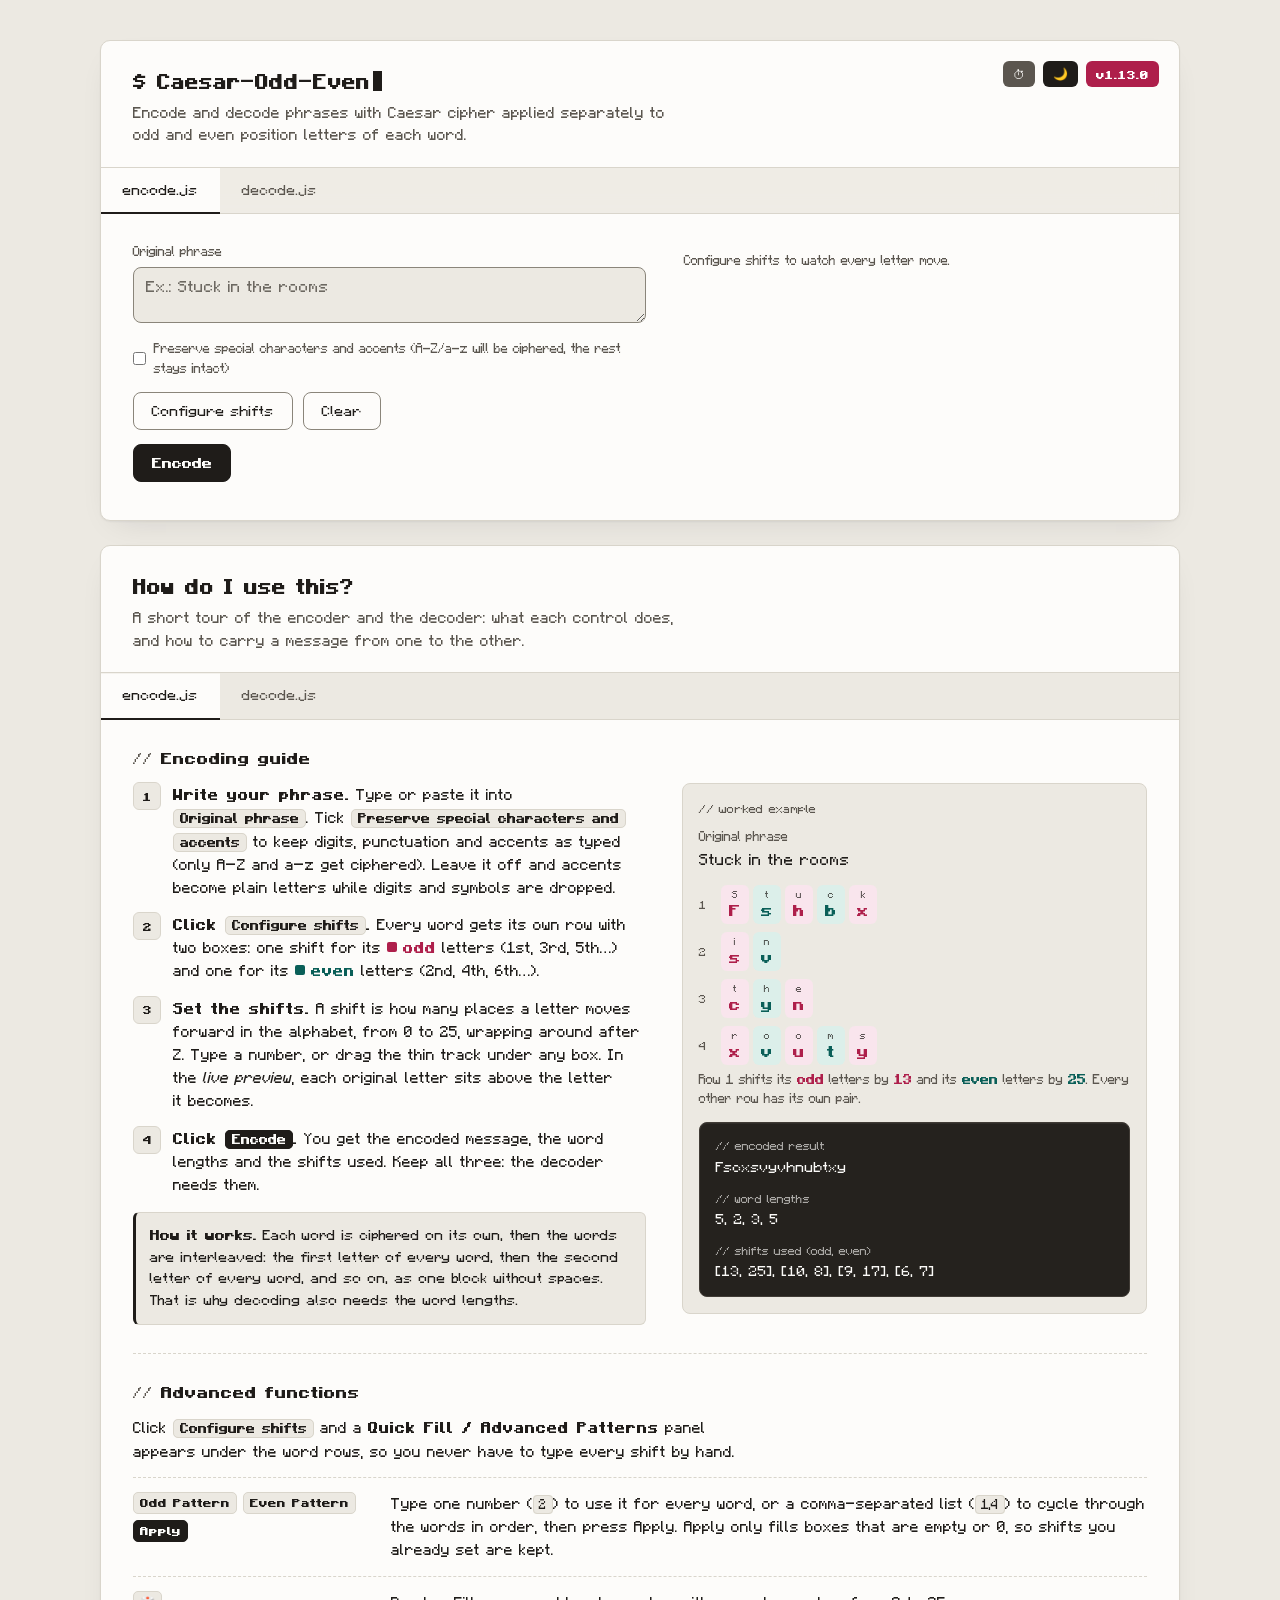
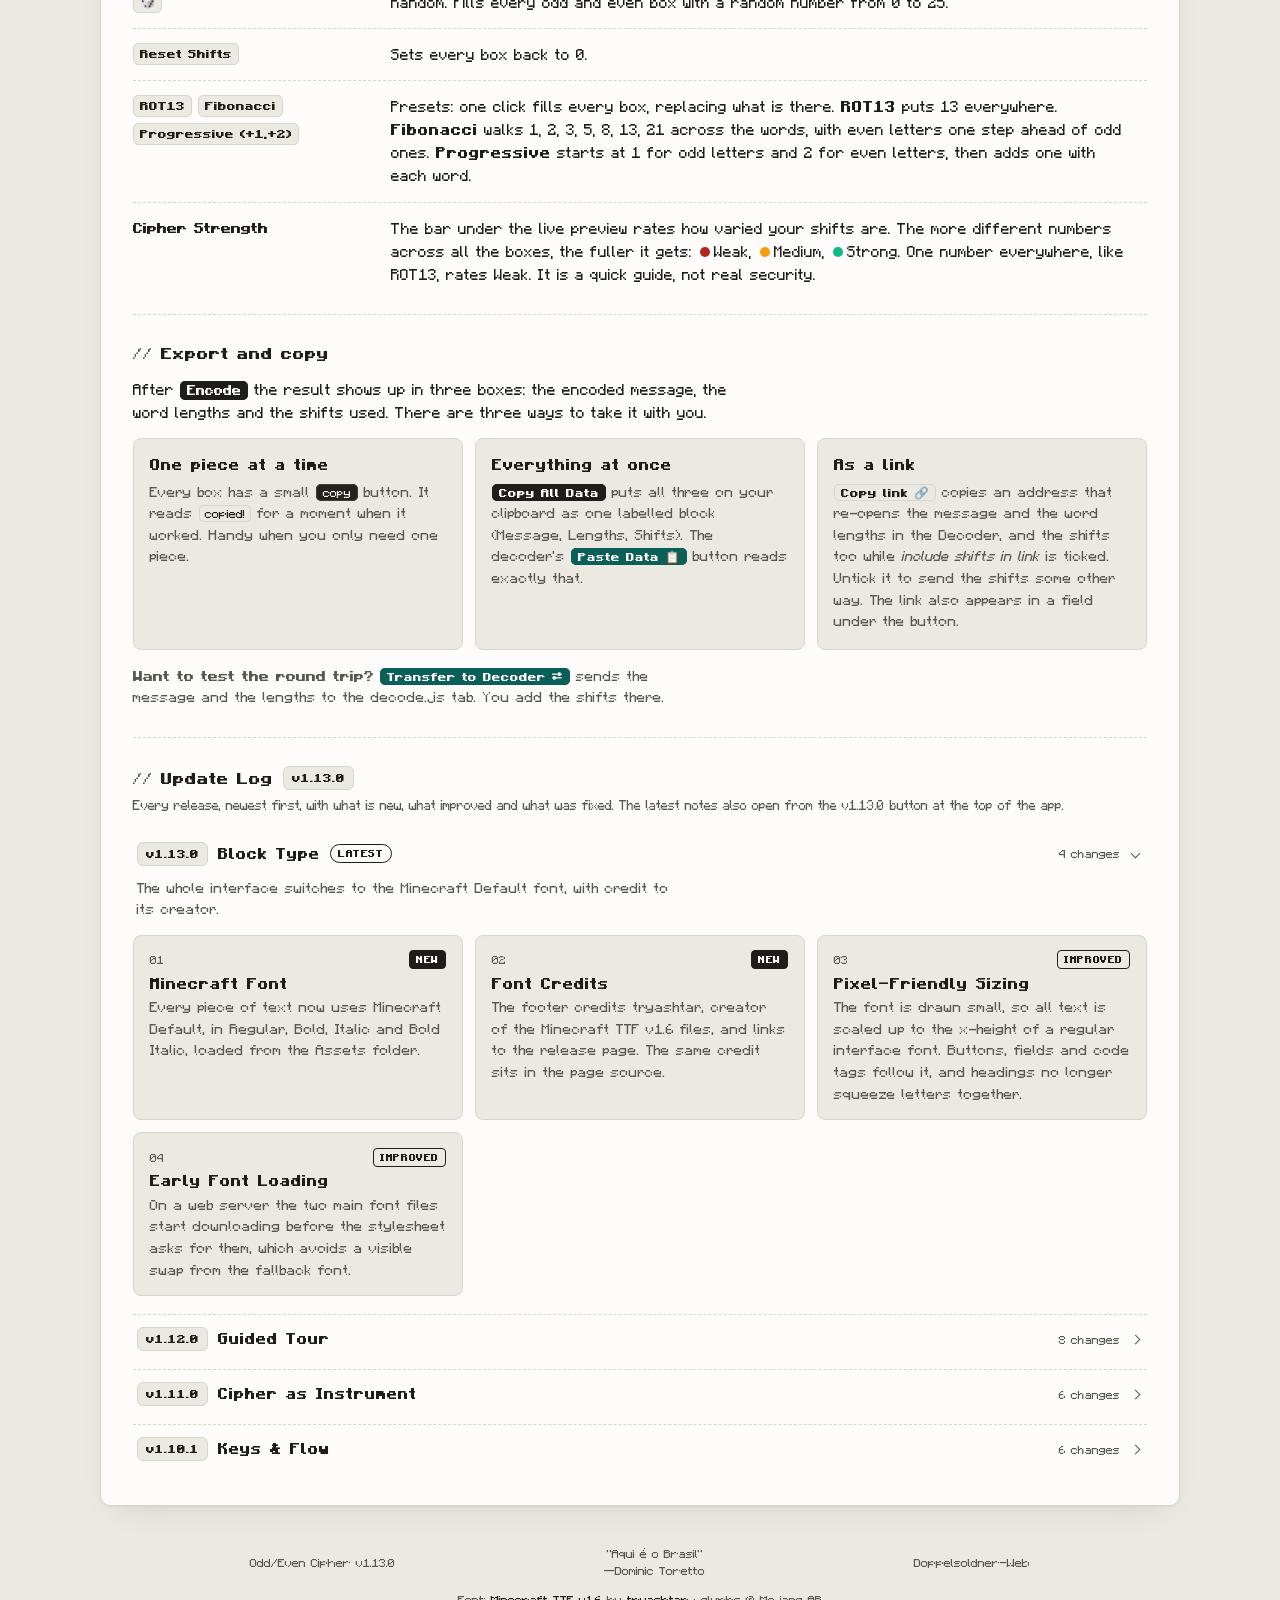
==== commit a15662d0: "Add files via upload" ====
--- a/index.html
+++ b/index.html
@@ -68,7 +68,11 @@
         } catch (e) {}
         document.documentElement.setAttribute("data-theme", theme);
         var meta = document.querySelector('meta[name="theme-color"]');
-        if (meta) meta.setAttribute("content", theme === "dark" ? "#000000" : "#ece9e2");
+        if (meta)
+          meta.setAttribute(
+            "content",
+            theme === "dark" ? "#000000" : "#ece9e2",
+          );
       })();
     </script>
 
@@ -286,7 +290,9 @@
         ); /* Rounds the corners using the variable */
         position: relative; /* Lets 'absolute' elements be positioned inside this box */
         overflow: visible;
-        box-shadow: var(--shadow-card); /* Depth: a soft drop shadow in light, a lit top edge in dark */
+        box-shadow: var(
+          --shadow-card
+        ); /* Depth: a soft drop shadow in light, a lit top edge in dark */
       }
 
       /* HEADER & TOP BUTTONS */
@@ -318,7 +324,9 @@
       }
       .icon-btn.dark-toggle {
         background: var(--ink);
-        color: var(--paper); /* always the opposite of --ink, so it reads in both themes */
+        color: var(
+          --paper
+        ); /* always the opposite of --ink, so it reads in both themes */
       }
       .icon-btn.history-toggle {
         background: var(--muted);
@@ -578,8 +586,7 @@
         background: var(--error);
         transition:
           width 0.4s,
-          /* The bar grows in size in a smooth, animated way */ background
-            0.4s; /* The color transitions smoothly between red and green */
+          /* The bar grows in size in a smooth, animated way */ background 0.4s; /* The color transitions smoothly between red and green */
       }
 
       /* Rows generated dynamically by JavaScript to adjust the shifts */
@@ -1393,7 +1400,7 @@
           border-color: var(--ink);
         }
       }
-    
+
       /* =========================================================================
          REDESIGN LAYER: two-pane layout, live letter tiles, drag-to-set shifts,
          share link. Purely additive: no existing rule above is removed.
@@ -1492,8 +1499,8 @@
         touch-action: none;
         user-select: none;
         -webkit-user-select: none;
-        background: linear-gradient(90deg, var(--border) 1px, transparent 1px)
-          0 50% / 4% 45% repeat-x;
+        background: linear-gradient(90deg, var(--border) 1px, transparent 1px) 0
+          50% / 4% 45% repeat-x;
       }
       .scrub::after {
         content: "";
@@ -2802,7 +2809,7 @@
 
       <!-- Hero Banner (Visual Introduction) -->
       <div class="hero">
-        <p class="prompt">$ cipher --odd-even<span class="cursor"></span></p>
+        <p class="prompt">$ Caesar-Odd-Even<span class="cursor"></span></p>
         <p class="tagline">
           Encode and decode phrases with Caesar cipher applied separately to odd
           and even position letters of each word.
@@ -2833,123 +2840,122 @@
       <!-- The <section> tag divides page content into blocks for better HTML semantics -->
       <section class="panel active" id="panel-encode" role="tabpanel">
         <div class="pane pane-in">
-        <div class="field">
-          <!-- The <label> tag associates a text with an interactive element using the "for" attribute matching the "id" -->
-          <label for="encPhrase">Original phrase</label>
-          <!-- The <textarea> tag allows long (multi-line) text input from the user -->
-          <textarea
-            id="encPhrase"
-            rows="2"
-            placeholder="Ex.: Stuck in the rooms"
-          ></textarea>
-        </div>
-        <div class="options-row">
-          <!-- Interactive checkbox element that allows binary (yes/no) choices -->
-          <input type="checkbox" id="encKeepSpecial" />
-          <label for="encKeepSpecial" style="margin: 0; font-size: 13px"
-            >Preserve special characters and accents (A-Z/a-z will be ciphered,
-            the rest stays intact)</label
-          >
-        </div>
-
-        <div class="row-actions">
-          <button type="button" class="btn ghost" id="encConfigBtn">
-            Configure shifts
-          </button>
-          <button type="button" class="btn ghost" id="encClearBtn">
-            Clear
-          </button>
-        </div>
-
-        <!-- Boolean HTML attributes like 'hidden' hide the element. JS removes them to show it. -->
-        <p class="words-info" id="encWordsInfo" hidden></p>
-        <p class="legend" id="encLegend" hidden>
-          <span
-            ><span class="swatch odd"></span>odd position (1st, 3rd...)</span
-          >
-          <span
-            ><span class="swatch even"></span>even position (2nd, 4th...)</span
-          >
-        </p>
-
-        <!-- STRENGTH INDICATOR: A visual graphic built through DOM manipulation. -->
-        
-
-        <!-- This div starts empty. JavaScript fills it (innerHTML) with full rows based on the text. -->
-        <div id="encShiftsContainer" data-word-count="0"></div>
-
-        <div class="fast-fill-wrap" id="encFastFill" hidden>
-          <p class="fast-fill-title">Quick Fill / Advanced Patterns</p>
-          <div class="fast-fill-row">
-            <label class="fast-fill-field odd">
-              <span>Odd Pattern (Ex: 2 or 1,4)</span>
-              <!-- input[type="text"] is a single-line field for general typing. -->
-              <input
-                type="text"
-                id="encFastOdd"
-                placeholder="Ex: 2"
-                autocomplete="off"
-              />
-            </label>
-            <label class="fast-fill-field even">
-              <span>Even Pattern (Ex: 5 or 3,2)</span>
-              <input
-                type="text"
-                id="encFastEven"
-                placeholder="Ex: 5"
-                autocomplete="off"
-              />
-            </label>
-            <button type="button" class="btn" id="encFastApplyBtn">
-              Apply
+          <div class="field">
+            <!-- The <label> tag associates a text with an interactive element using the "for" attribute matching the "id" -->
+            <label for="encPhrase">Original phrase</label>
+            <!-- The <textarea> tag allows long (multi-line) text input from the user -->
+            <textarea
+              id="encPhrase"
+              rows="2"
+              placeholder="Ex.: Stuck in the rooms"
+            ></textarea>
+          </div>
+          <div class="options-row">
+            <!-- Interactive checkbox element that allows binary (yes/no) choices -->
+            <input type="checkbox" id="encKeepSpecial" />
+            <label for="encKeepSpecial" style="margin: 0; font-size: 13px"
+              >Preserve special characters and accents (A-Z/a-z will be
+              ciphered, the rest stays intact)</label
+            >
+          </div>
+
+          <div class="row-actions">
+            <button type="button" class="btn ghost" id="encConfigBtn">
+              Configure shifts
             </button>
-            <button
-              type="button"
-              class="btn ghost"
-              id="encRandomBtn"
-              title="Random shifts"
-              style="padding: 10px 14px"
-            >
-              🎲
-            </button>
-            <button
-              type="button"
-              class="btn ghost"
-              id="encResetBtn"
-              title="Reset all shifts to 0"
-            >
-              Reset Shifts
+            <button type="button" class="btn ghost" id="encClearBtn">
+              Clear
             </button>
           </div>
-          <div class="presets-row">
-            <span class="presets-label">Presets:</span>
-            <button type="button" class="btn ghost sm" id="presetRot13">
-              ROT13
-            </button>
-            <button type="button" class="btn ghost sm" id="presetFibonacci">
-              Fibonacci
-            </button>
-            <button type="button" class="btn ghost sm" id="presetProgressive">
-              Progressive (+1,+2)
+
+          <!-- Boolean HTML attributes like 'hidden' hide the element. JS removes them to show it. -->
+          <p class="words-info" id="encWordsInfo" hidden></p>
+          <p class="legend" id="encLegend" hidden>
+            <span
+              ><span class="swatch odd"></span>odd position (1st, 3rd...)</span
+            >
+            <span
+              ><span class="swatch even"></span>even position (2nd,
+              4th...)</span
+            >
+          </p>
+
+          <!-- STRENGTH INDICATOR: A visual graphic built through DOM manipulation. -->
+
+          <!-- This div starts empty. JavaScript fills it (innerHTML) with full rows based on the text. -->
+          <div id="encShiftsContainer" data-word-count="0"></div>
+
+          <div class="fast-fill-wrap" id="encFastFill" hidden>
+            <p class="fast-fill-title">Quick Fill / Advanced Patterns</p>
+            <div class="fast-fill-row">
+              <label class="fast-fill-field odd">
+                <span>Odd Pattern (Ex: 2 or 1,4)</span>
+                <!-- input[type="text"] is a single-line field for general typing. -->
+                <input
+                  type="text"
+                  id="encFastOdd"
+                  placeholder="Ex: 2"
+                  autocomplete="off"
+                />
+              </label>
+              <label class="fast-fill-field even">
+                <span>Even Pattern (Ex: 5 or 3,2)</span>
+                <input
+                  type="text"
+                  id="encFastEven"
+                  placeholder="Ex: 5"
+                  autocomplete="off"
+                />
+              </label>
+              <button type="button" class="btn" id="encFastApplyBtn">
+                Apply
+              </button>
+              <button
+                type="button"
+                class="btn ghost"
+                id="encRandomBtn"
+                title="Random shifts"
+                style="padding: 10px 14px"
+              >
+                🎲
+              </button>
+              <button
+                type="button"
+                class="btn ghost"
+                id="encResetBtn"
+                title="Reset all shifts to 0"
+              >
+                Reset Shifts
+              </button>
+            </div>
+            <div class="presets-row">
+              <span class="presets-label">Presets:</span>
+              <button type="button" class="btn ghost sm" id="presetRot13">
+                ROT13
+              </button>
+              <button type="button" class="btn ghost sm" id="presetFibonacci">
+                Fibonacci
+              </button>
+              <button type="button" class="btn ghost sm" id="presetProgressive">
+                Progressive (+1,+2)
+              </button>
+            </div>
+          </div>
+
+          <div class="row-actions">
+            <button type="button" class="btn" id="encSubmitBtn">Encode</button>
+            <button type="button" class="btn swap" id="swapBtn" hidden>
+              Transfer to Decoder ⇄
             </button>
           </div>
-        </div>
-
-        <div class="row-actions">
-          <button type="button" class="btn" id="encSubmitBtn">Encode</button>
-          <button type="button" class="btn swap" id="swapBtn" hidden>
-            Transfer to Decoder ⇄
-          </button>
-        </div>
-
-        <div
-          id="encAlert"
-          class="alert"
-          role="status"
-          aria-live="polite"
-          hidden
-        ></div>
-
+
+          <div
+            id="encAlert"
+            class="alert"
+            role="status"
+            aria-live="polite"
+            hidden
+          ></div>
         </div>
 
         <div class="pane pane-out">
@@ -2962,121 +2968,124 @@
           </div>
 
           <div class="strength-container" id="encStrengthContainer" hidden>
-          <div class="strength-label">
-            <span>Cipher Strength</span>
-            <!-- The <span> tag groups part of a text without breaking the line. -->
-            <span id="encStrengthText">Weak</span>
+            <div class="strength-label">
+              <span>Cipher Strength</span>
+              <!-- The <span> tag groups part of a text without breaking the line. -->
+              <span id="encStrengthText">Weak</span>
+            </div>
+            <div class="strength-bar-wrap">
+              <div id="encStrengthBar" class="strength-fill"></div>
+            </div>
           </div>
-          <div class="strength-bar-wrap">
-            <div id="encStrengthBar" class="strength-fill"></div>
+
+          <div class="console-wrap" id="encResultWrap" hidden>
+            <p class="console-label">// encoded result</p>
+            <div class="console">
+              <span class="console-text" id="encResult"></span>
+              <button type="button" class="copy-btn" id="encCopyBtn">
+                copy
+              </button>
+            </div>
+            <p class="console-label" style="margin-top: 18px">
+              // word lengths
+            </p>
+            <div class="console">
+              <span class="console-text" id="encSizes"></span>
+              <button type="button" class="copy-btn" id="encSizesCopyBtn">
+                copy
+              </button>
+            </div>
+            <p class="console-label" style="margin-top: 18px">
+              // shifts used (odd, even)
+            </p>
+            <div class="console">
+              <span class="console-text" id="encShiftsResult"></span>
+              <button type="button" class="copy-btn" id="encShiftsCopyBtn">
+                copy
+              </button>
+            </div>
+
+            <div style="margin-top: 20px">
+              <button
+                type="button"
+                class="btn"
+                id="encCopyAllBtn"
+                style="width: 100%; border-radius: 8px"
+              >
+                Copy All Data
+              </button>
+            </div>
+
+            <div class="link-row">
+              <button type="button" class="btn ghost" id="encLinkBtn">
+                Copy link 🔗
+              </button>
+              <label class="link-opt"
+                ><input type="checkbox" id="encLinkShifts" checked /> include
+                shifts in link</label
+              >
+            </div>
+            <input
+              type="text"
+              class="link-field"
+              id="encLinkField"
+              readonly
+              hidden
+              aria-label="Shareable link"
+            />
           </div>
         </div>
-
-          <div class="console-wrap" id="encResultWrap" hidden>
-          <p class="console-label">// encoded result</p>
-          <div class="console">
-            <span class="console-text" id="encResult"></span>
-            <button type="button" class="copy-btn" id="encCopyBtn">copy</button>
-          </div>
-          <p class="console-label" style="margin-top: 18px">// word lengths</p>
-          <div class="console">
-            <span class="console-text" id="encSizes"></span>
-            <button type="button" class="copy-btn" id="encSizesCopyBtn">
-              copy
-            </button>
-          </div>
-          <p class="console-label" style="margin-top: 18px">
-            // shifts used (odd, even)
-          </p>
-          <div class="console">
-            <span class="console-text" id="encShiftsResult"></span>
-            <button type="button" class="copy-btn" id="encShiftsCopyBtn">
-              copy
-            </button>
-          </div>
-
-          <div style="margin-top: 20px">
-            <button
-              type="button"
-              class="btn"
-              id="encCopyAllBtn"
-              style="width: 100%; border-radius: 8px"
-            >
-              Copy All Data
-            </button>
-          </div>
-
-          <div class="link-row">
-            <button type="button" class="btn ghost" id="encLinkBtn">
-              Copy link 🔗
-            </button>
-            <label class="link-opt"
-              ><input type="checkbox" id="encLinkShifts" checked /> include
-              shifts in link</label
-            >
-          </div>
-          <input
-            type="text"
-            class="link-field"
-            id="encLinkField"
-            readonly
-            hidden
-            aria-label="Shareable link"
-          />
-        </div>
-      </div>
       </section>
 
       <!-- ===================== PANEL: DECODER ===================== -->
       <section class="panel" id="panel-decode" role="tabpanel">
         <div class="pane pane-in">
-        <div class="row-actions" style="margin-bottom: 18px; margin-top: 0">
-          <button type="button" class="btn paste-btn" id="decPasteAllBtn">
-            Paste Data 📋
-          </button>
-        </div>
-
-        <div class="field">
-          <label for="decMessage">Encoded message</label>
-          <textarea
-            id="decMessage"
-            rows="2"
-            placeholder="Ex.: Fscxsvyvhnubtxy"
-          ></textarea>
-        </div>
-
-        <div class="field">
-          <label for="decSizes"
-            >Original word lengths (separated by commas)</label
-          >
-          <input type="text" id="decSizes" placeholder="Ex.: 5, 2, 3, 5" />
-        </div>
-
-        <div class="row-actions">
-          <button type="button" class="btn ghost" id="decConfigBtn">
-            Configure shifts
-          </button>
-          <button type="button" class="btn ghost" id="decClearBtn">
-            Clear
-          </button>
-        </div>
-
-        <p class="words-info" id="decWordsInfo" hidden></p>
-
-        <div id="decShiftsContainer" data-word-count="0"></div>
-
-        <div class="row-actions">
-          <button type="button" class="btn" id="decSubmitBtn">Decode</button>
-        </div>
-
-        <div
-          id="decAlert"
-          class="alert"
-          role="status"
-          aria-live="polite"
-          hidden
-        ></div>
-
+          <div class="row-actions" style="margin-bottom: 18px; margin-top: 0">
+            <button type="button" class="btn paste-btn" id="decPasteAllBtn">
+              Paste Data 📋
+            </button>
+          </div>
+
+          <div class="field">
+            <label for="decMessage">Encoded message</label>
+            <textarea
+              id="decMessage"
+              rows="2"
+              placeholder="Ex.: Fscxsvyvhnubtxy"
+            ></textarea>
+          </div>
+
+          <div class="field">
+            <label for="decSizes"
+              >Original word lengths (separated by commas)</label
+            >
+            <input type="text" id="decSizes" placeholder="Ex.: 5, 2, 3, 5" />
+          </div>
+
+          <div class="row-actions">
+            <button type="button" class="btn ghost" id="decConfigBtn">
+              Configure shifts
+            </button>
+            <button type="button" class="btn ghost" id="decClearBtn">
+              Clear
+            </button>
+          </div>
+
+          <p class="words-info" id="decWordsInfo" hidden></p>
+
+          <div id="decShiftsContainer" data-word-count="0"></div>
+
+          <div class="row-actions">
+            <button type="button" class="btn" id="decSubmitBtn">Decode</button>
+          </div>
+
+          <div
+            id="decAlert"
+            class="alert"
+            role="status"
+            aria-live="polite"
+            hidden
+          ></div>
         </div>
 
         <div class="pane pane-out">
@@ -3089,13 +3098,15 @@
           </div>
 
           <div class="console-wrap" id="decResultWrap" hidden>
-          <p class="console-label">// original phrase</p>
-          <div class="console">
-            <span class="console-text" id="decResult"></span>
-            <button type="button" class="copy-btn" id="decCopyBtn">copy</button>
+            <p class="console-label">// original phrase</p>
+            <div class="console">
+              <span class="console-text" id="decResult"></span>
+              <button type="button" class="copy-btn" id="decCopyBtn">
+                copy
+              </button>
+            </div>
           </div>
         </div>
-      </div>
       </section>
     </div>
 
@@ -3178,7 +3189,8 @@
                       >Click
                       <kbd class="tutorial-ui">Configure shifts</kbd>.</strong
                     >
-                    Every word gets its own row with two boxes: one shift for its
+                    Every word gets its own row with two boxes: one shift for
+                    its
                     <span class="tutorial-odd"
                       ><span class="swatch odd" aria-hidden="true"></span
                       >odd</span
@@ -3191,11 +3203,11 @@
                     letters (2nd, 4th, 6th…).
                   </li>
                   <li>
-                    <strong>Set the shifts.</strong> A shift is how many places a
-                    letter moves forward in the alphabet, from 0 to 25, wrapping
-                    around after Z. Type a number, or drag the thin track under
-                    any box. In the <em>live preview</em>, each original letter
-                    sits above the letter it becomes.
+                    <strong>Set the shifts.</strong> A shift is how many places
+                    a letter moves forward in the alphabet, from 0 to 25,
+                    wrapping around after Z. Type a number, or drag the thin
+                    track under any box. In the <em>live preview</em>, each
+                    original letter sits above the letter it becomes.
                   </li>
                   <li>
                     <strong
@@ -3216,7 +3228,9 @@
               </div>
 
               <figure class="tutorial-example">
-                <figcaption class="tutorial-eyebrow">// worked example</figcaption>
+                <figcaption class="tutorial-eyebrow">
+                  // worked example
+                </figcaption>
                 <p class="tutorial-ex-label">Original phrase</p>
                 <p class="tutorial-ex-phrase">Stuck in the rooms</p>
                 <div class="tutorial-tiles">
@@ -3294,8 +3308,9 @@
             <h3 class="tutorial-h" id="tut-enc-adv">Advanced functions</h3>
             <p class="tutorial-p">
               Click <kbd class="tutorial-ui">Configure shifts</kbd> and a
-              <strong>Quick Fill / Advanced Patterns</strong> panel appears under
-              the word rows, so you never have to type every shift by hand.
+              <strong>Quick Fill / Advanced Patterns</strong> panel appears
+              under the word rows, so you never have to type every shift by
+              hand.
             </p>
             <dl class="tutorial-defs">
               <div>
@@ -3367,9 +3382,9 @@
                 <h4 class="tutorial-card-title">One piece at a time</h4>
                 <p>
                   Every box has a small
-                  <kbd class="tutorial-ui is-console">copy</kbd> button. It reads
-                  <samp>copied!</samp> for a moment when it worked. Handy when
-                  you only need one piece.
+                  <kbd class="tutorial-ui is-console">copy</kbd> button. It
+                  reads <samp>copied!</samp> for a moment when it worked. Handy
+                  when you only need one piece.
                 </p>
               </li>
               <li class="tutorial-card">
@@ -3387,18 +3402,17 @@
                 <p>
                   <kbd class="tutorial-ui">Copy link 🔗</kbd> copies an address
                   that re-opens the message and the word lengths in the Decoder,
-                  and the shifts too while
-                  <em>include shifts in link</em> is ticked. Untick it to send
-                  the shifts some other way. The link also appears in a field
-                  under the button.
+                  and the shifts too while <em>include shifts in link</em> is
+                  ticked. Untick it to send the shifts some other way. The link
+                  also appears in a field under the button.
                 </p>
               </li>
             </ul>
             <p class="tutorial-tip">
               <strong>Want to test the round trip?</strong>
               <kbd class="tutorial-ui is-green">Transfer to Decoder ⇄</kbd>
-              sends the message and the lengths to the decode.js tab. You add the
-              shifts there.
+              sends the message and the lengths to the decode.js tab. You add
+              the shifts there.
             </p>
           </section>
 
@@ -3440,8 +3454,8 @@
                 </p>
                 <ol class="tutorial-steps" role="list">
                   <li>
-                    <strong>Fill in the message and the lengths.</strong> Use any
-                    of the four methods below. A shared link or
+                    <strong>Fill in the message and the lengths.</strong> Use
+                    any of the four methods below. A shared link or
                     <kbd class="tutorial-ui is-green">Paste Data 📋</kbd> also
                     builds the shift rows and, when the shifts are included,
                     fills them in for you.
@@ -3473,13 +3487,15 @@
                   <strong>If something looks off.</strong> The message must have
                   exactly as many characters as the word lengths add up to.
                   Gibberish means a shift or a length differs from the one used
-                  to encode. If you edit the lengths after configuring, the shift
-                  rows fade: click Configure shifts again.
+                  to encode. If you edit the lengths after configuring, the
+                  shift rows fade: click Configure shifts again.
                 </p>
               </div>
 
               <figure class="tutorial-example">
-                <figcaption class="tutorial-eyebrow">// worked example</figcaption>
+                <figcaption class="tutorial-eyebrow">
+                  // worked example
+                </figcaption>
                 <dl class="tutorial-console">
                   <div>
                     <dt>// encoded message</dt>
@@ -3528,12 +3544,12 @@
                 <h4 class="tutorial-card-title">Use Paste Data 📋</h4>
                 <p>
                   In the encoder, click
-                  <kbd class="tutorial-ui is-solid">Copy All Data</kbd>. Then, in
-                  the decoder, click
-                  <kbd class="tutorial-ui is-green">Paste Data 📋</kbd>: it fills
-                  in the message and the lengths, builds the rows and applies the
-                  shifts in one go. Your browser may ask permission to read the
-                  clipboard.
+                  <kbd class="tutorial-ui is-solid">Copy All Data</kbd>. Then,
+                  in the decoder, click
+                  <kbd class="tutorial-ui is-green">Paste Data 📋</kbd>: it
+                  fills in the message and the lengths, builds the rows and
+                  applies the shifts in one go. Your browser may ask permission
+                  to read the clipboard.
                 </p>
               </li>
               <li class="tutorial-card">
@@ -3569,7 +3585,9 @@
     <!-- === FOOTER === -->
     <!-- The <footer> tag is semantically used for footers. It does not change the look, but improves SEO and structure. -->
     <footer class="app-footer">
-      <span class="footer-left" data-release-footer>Odd/Even Cipher v1.13.0</span>
+      <span class="footer-left" data-release-footer
+        >Odd/Even Cipher v1.13.0</span
+      >
       <span class="footer-center">"Aqui é o Brasil"<br />—Dominic Toretto</span>
       <span class="footer-right">Doppelsoldner-Web</span>
       <!-- Font credit (v1.13.0): the creator's name and the release page the files came from. -->
@@ -3669,10 +3687,14 @@
 
       function savedTheme() {
         const v = store.get("cipherTheme");
-        return themes.includes(v) ? v : null; /* rejects empty or unexpected values */
+        return themes.includes(v)
+          ? v
+          : null; /* rejects empty or unexpected values */
       }
       function preferredTheme() {
-        return savedTheme() || (systemDark && systemDark.matches ? "dark" : "light");
+        return (
+          savedTheme() || (systemDark && systemDark.matches ? "dark" : "light")
+        );
       }
       let currentTheme = preferredTheme();
 
@@ -4029,9 +4051,9 @@
         return Promise.resolve()
           .then(() => navigator.clipboard.writeText(text))
           .then(
-          () => (done(true), true),
-          () => (done(false), false),
-        );
+            () => (done(true), true),
+            () => (done(false), false),
+          );
       }
 
       /*
@@ -5239,7 +5261,7 @@
         };
       })(); // End of the Self-Executing Function (IIFE)
     </script>
-  
+
     <script>
       /* =========================================================================
          PREVIEW LAYER: live letter tiles, drag-to-set shifts, share-by-link.
@@ -5310,7 +5332,10 @@
             even = $$(".enc-even");
           if (!words.length || !odd.length)
             return { hint: "Configure shifts to watch every letter move." };
-          if (odd.length !== words.length || encConfigSig !== sigOf(words, keep))
+          if (
+            odd.length !== words.length ||
+            encConfigSig !== sigOf(words, keep)
+          )
             return {
               hint: "Phrase changed. Click Configure shifts to refresh the preview.",
             };
@@ -5404,8 +5429,11 @@
           box.hidden = false;
           hint.hidden = true;
           const sig =
-            m.rows.map((r) => r.map((t) => t.kind[0] + t.src).join("")).join("|") +
-            "#" + m.more;
+            m.rows
+              .map((r) => r.map((t) => t.kind[0] + t.src).join(""))
+              .join("|") +
+            "#" +
+            m.more;
           if (box.dataset.sig === sig) {
             const bs = box.querySelectorAll("b"),
               changed = [];
@@ -5465,7 +5493,8 @@
             Math.round(tabsEl.getBoundingClientRect().height) + "px",
           );
         syncTabsH();
-        if (window.ResizeObserver) new ResizeObserver(syncTabsH).observe(tabsEl);
+        if (window.ResizeObserver)
+          new ResizeObserver(syncTabsH).observe(tabsEl);
         else addEventListener("resize", syncTabsH);
 
         let pending = false;
@@ -5549,8 +5578,13 @@
           };
           const end = () => {
             s.classList.remove("dragging");
-            ["pointermove", "pointerup", "pointercancel", "lostpointercapture"].forEach(
-              (t) => s.removeEventListener(t, t === "pointermove" ? move : end),
+            [
+              "pointermove",
+              "pointerup",
+              "pointercancel",
+              "lostpointercapture",
+            ].forEach((t) =>
+              s.removeEventListener(t, t === "pointermove" ? move : end),
             );
           };
           s.addEventListener("pointermove", move);
@@ -5561,7 +5595,9 @@
         ["encShiftsContainer", "decShiftsContainer"].forEach((id) => {
           const c = $(id);
           decorate(c);
-          new MutationObserver(() => decorate(c)).observe(c, { childList: true });
+          new MutationObserver(() => decorate(c)).observe(c, {
+            childList: true,
+          });
           c.addEventListener("pointerdown", (e) => {
             const s = e.target.closest(".scrub");
             if (s) startScrub(e, s);
@@ -5669,11 +5705,17 @@
             const t = p.get("s").split("-");
             const ok =
               t.length === sizes.length &&
-              t.every((x) => /^\d{1,2}\.\d{1,2}$/.test(x) && x.split(".").every((n) => +n <= 25));
+              t.every(
+                (x) =>
+                  /^\d{1,2}\.\d{1,2}$/.test(x) &&
+                  x.split(".").every((n) => +n <= 25),
+              );
             pairs = ok ? t.map((x) => x.split(".").map(Number)) : false;
           }
           $("decMessage").value = msg;
-          $("decSizes").value = sizes ? sizes.join(", ") : (p.get("l") || "").slice(0, 200);
+          $("decSizes").value = sizes
+            ? sizes.join(", ")
+            : (p.get("l") || "").slice(0, 200);
           $("tab-decode").click();
           const alertEl = $("decAlert");
           if (!sizes) {
@@ -5694,18 +5736,32 @@
               applyDecoderShiftsLater(pairs);
               showAlert(alertEl, "success", "Link loaded. Press Decode.");
             } else if (pairs === false) {
-              showAlert(alertEl, "error", "The link's shifts are invalid, so they were ignored. Fill them in manually.");
+              showAlert(
+                alertEl,
+                "error",
+                "The link's shifts are invalid, so they were ignored. Fill them in manually.",
+              );
             } else {
-              showAlert(alertEl, "success", "Link loaded. Fill in the shifts to decode.");
+              showAlert(
+                alertEl,
+                "success",
+                "Link loaded. Fill in the shifts to decode.",
+              );
             }
           }
           if (badX)
-            showAlert(alertEl, "error", "The link's message data is invalid.", $("decMessage"));
+            showAlert(
+              alertEl,
+              "error",
+              "The link's message data is invalid.",
+              $("decMessage"),
+            );
           history.replaceState(null, "", baseUrl());
           refresh();
         }
         $("historyCloseBtn").addEventListener("click", () => {
-          if ($("historyBox").classList.contains("show")) $("historyBtn").click();
+          if ($("historyBox").classList.contains("show"))
+            $("historyBtn").click();
           $("historyBtn").focus();
         });
         const bp = matchMedia("(min-width: 1000px)");
@@ -5973,7 +6029,9 @@
             d.open = i === 0;
 
             const sum = el("summary", "tutorial-release-sum");
-            sum.appendChild(el("span", "tutorial-release-ver", "v" + r.version));
+            sum.appendChild(
+              el("span", "tutorial-release-ver", "v" + r.version),
+            );
             sum.appendChild(el("span", "tutorial-release-name", r.name));
             if (i === 0)
               sum.appendChild(el("span", "tutorial-release-badge", "latest"));
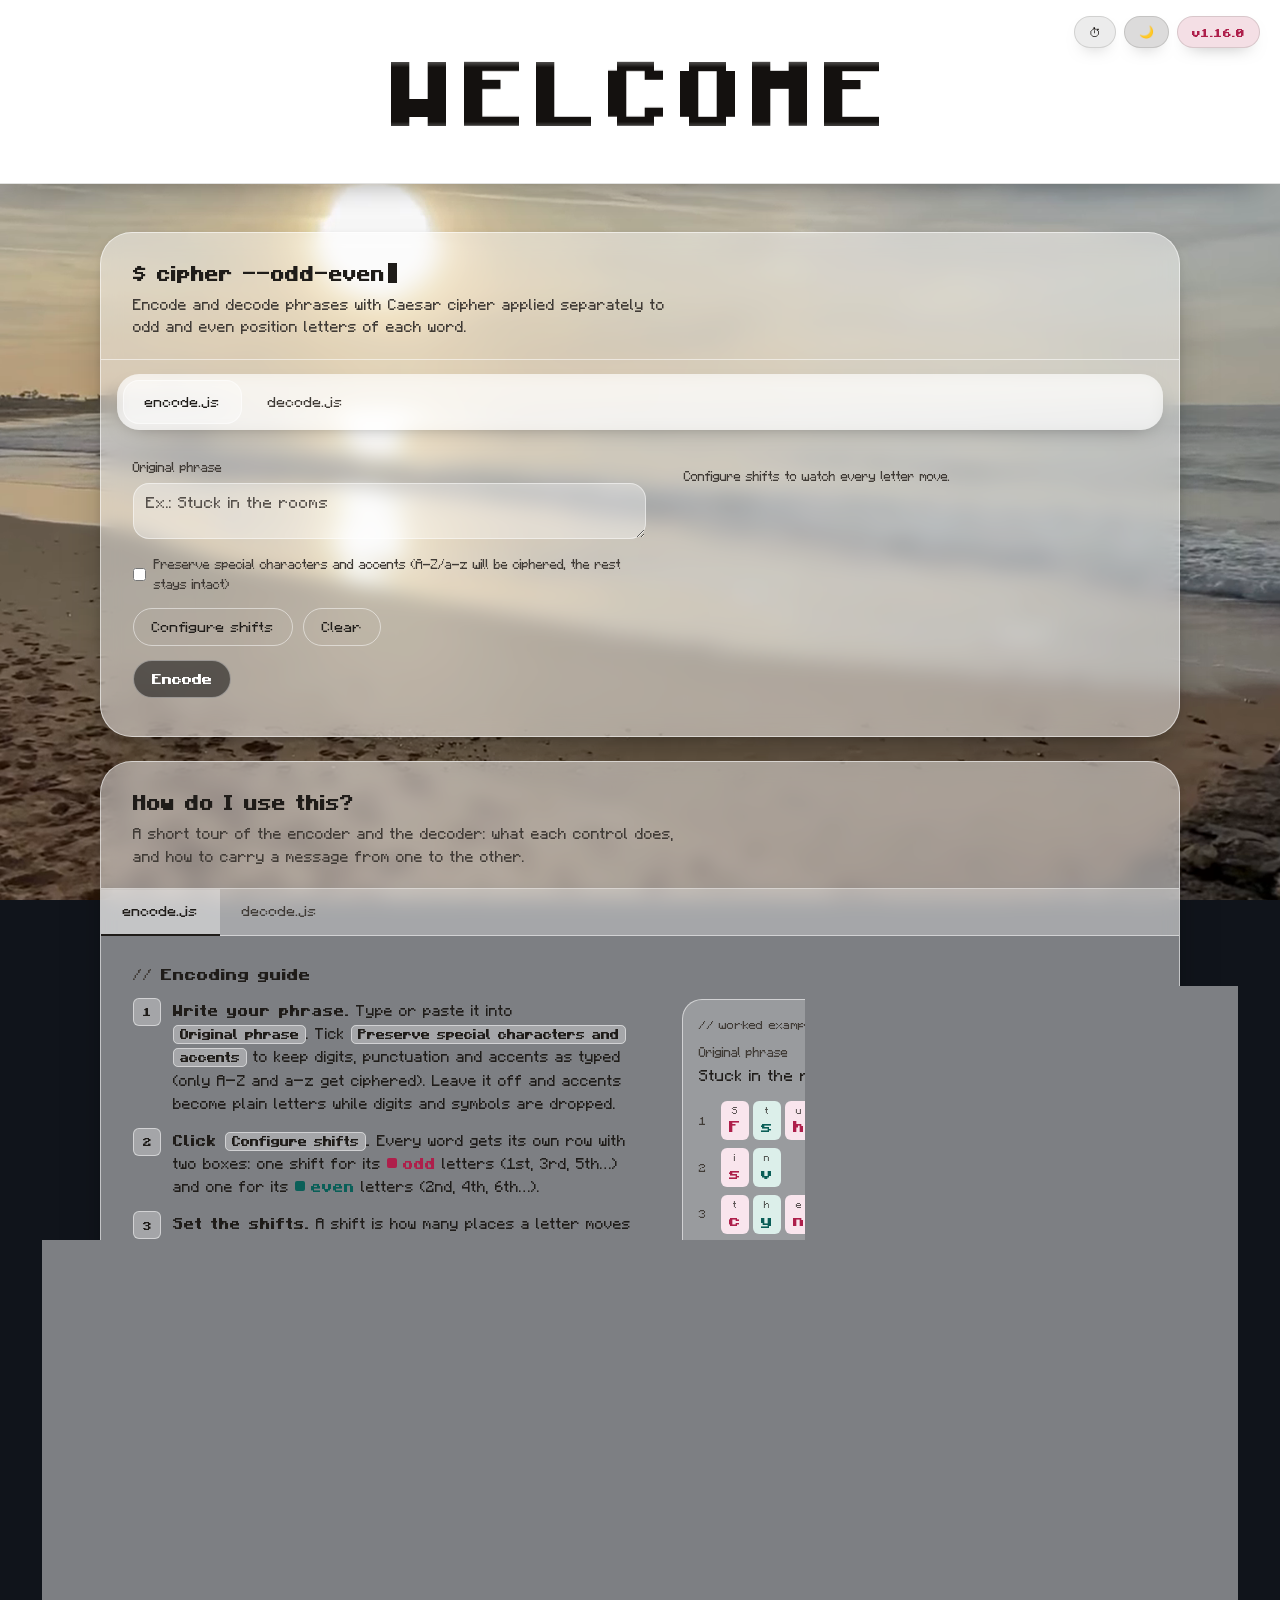
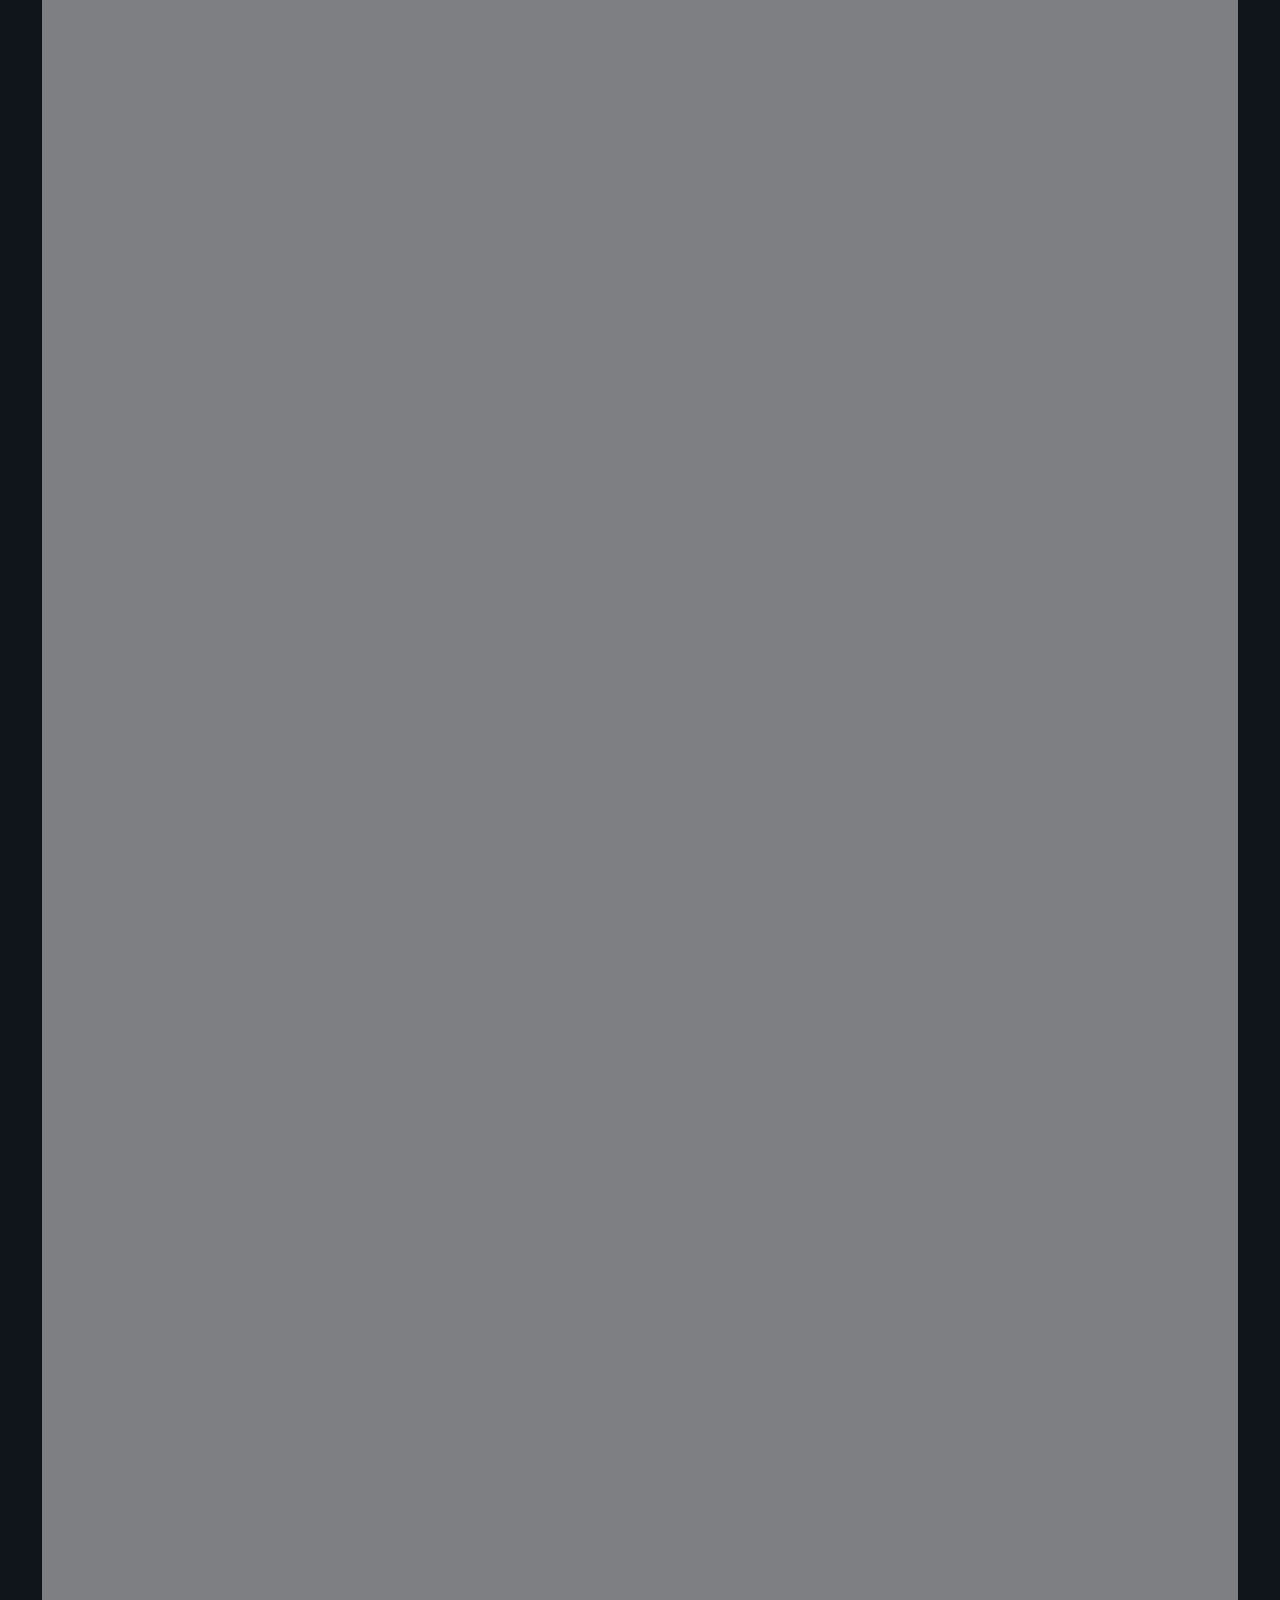
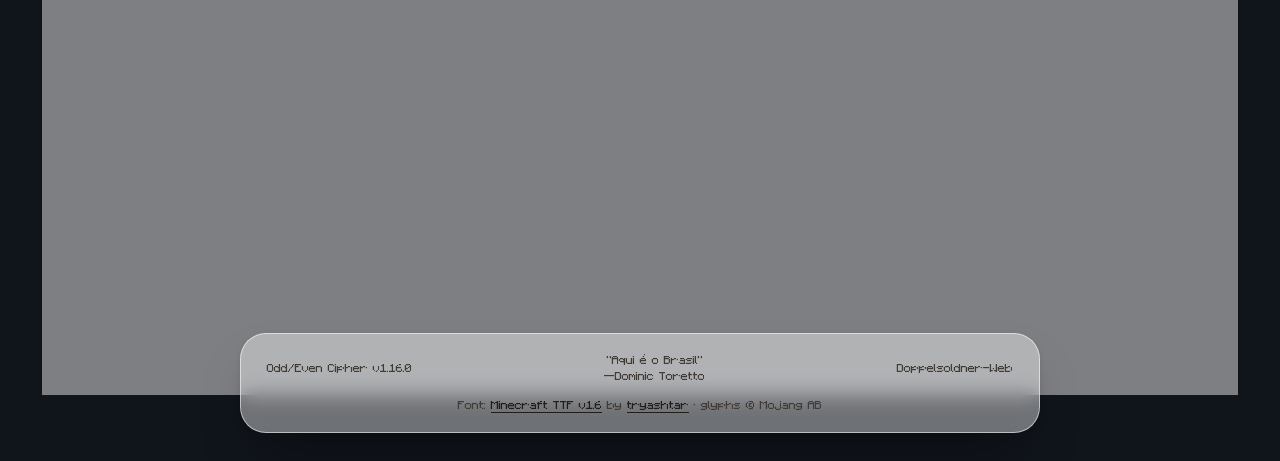
==== commit 7213eaba: "Add files via upload" ====
--- a/index.html
+++ b/index.html
@@ -53,7 +53,7 @@
       Order of choice: the theme saved by the toggle button, otherwise the system setting.
     -->
     <meta name="color-scheme" content="light dark" />
-    <meta name="theme-color" content="#ece9e2" />
+    <meta name="theme-color" content="#ffffff" />
     <script>
       (function () {
         var theme = "light";
@@ -67,12 +67,9 @@
             theme = "dark";
         } catch (e) {}
         document.documentElement.setAttribute("data-theme", theme);
+        document.documentElement.classList.add("js");
         var meta = document.querySelector('meta[name="theme-color"]');
-        if (meta)
-          meta.setAttribute(
-            "content",
-            theme === "dark" ? "#000000" : "#ece9e2",
-          );
+        if (meta) meta.setAttribute("content", theme === "dark" ? "#000000" : "#ffffff");
       })();
     </script>
 
@@ -107,2623 +104,11 @@
     <!-- The <title> tag sets the name of the tab in the browser. -->
     <title>Odd/Even Cipher — Encoder &amp; Decoder</title>
 
-    <!--
-    /* ==================================
-       CSS STYLES
-       ================================== */
-    This is where the visual styling (CSS) starts. CSS controls colors, positions, fonts and animations.
-    -->
-    <style>
-      /* =========================================================================
-         FONT: Minecraft Default (v1.13.0)
-         Four faces from the "Minecraft TTF" project by tryashtar, v1.6:
-         https://github.com/tryashtar/minecraft-ttf/releases#release-v1.6
-         The files live in the Assets/ folder next to this page (the folder name is
-         case-sensitive on GitHub Pages). The glyphs are the game's own text font.
-         Weights: 400 and 500 use Regular, 600 and 700 use Bold, so the existing
-         font-weight rules keep working without the browser faking a bold.
-         ========================================================================= */
-      @font-face {
-        font-family: "MinecraftDefault";
-        src: url("Assets/MinecraftDefault-Regular.ttf") format("truetype");
-        font-weight: 400;
-        font-style: normal;
-        font-display: swap;
-      }
-      @font-face {
-        font-family: "MinecraftDefault";
-        src: url("Assets/MinecraftDefault-Bold.ttf") format("truetype");
-        font-weight: 700;
-        font-style: normal;
-        font-display: swap;
-      }
-      @font-face {
-        font-family: "MinecraftDefault";
-        src: url("Assets/MinecraftDefault-Italic.ttf") format("truetype");
-        font-weight: 400;
-        font-style: italic;
-        font-display: swap;
-      }
-      @font-face {
-        font-family: "MinecraftDefault";
-        src: url("Assets/MinecraftDefault-BoldItalic.ttf") format("truetype");
-        font-weight: 700;
-        font-style: italic;
-        font-display: swap;
-      }
-
-      /* 
-        The :root pseudo-class selects the root of the document (the <html> element).
-        Here we define "CSS Variables" (Custom Properties), which start with --.
-        This lets us reuse colors throughout the file and makes switching themes easier.
-      */
-      :root {
-        /* OFF WHITE THEME (v1.12.0 refinement)
-           Two surface levels: canvas (page, input wells, tab strip) sits under paper (cards).
-           Every text and accent pair below clears WCAG AA (4.5:1); field outlines clear 3:1. */
-        --canvas: #ece9e2;
-        --paper: #fdfcfa;
-        --ink: #1f1c19;
-        --muted: #5b564f;
-        --border: #d9d5cb; /* hairlines and dividers */
-        --border-strong: #8a857a; /* outlines of fields and ghost buttons */
-        --odd: #ae1f4b;
-        --odd-soft: #f9e5ed;
-        --on-odd: #ffffff; /* text on a solid --odd surface */
-        --even: #0a5f58;
-        --even-soft: #dcefea;
-        --on-even: #ffffff; /* text on a solid --even surface */
-        --error: #b3261e;
-        --error-soft: #fbe8e5;
-        --warn: #f59e0b;
-        --success: #10b981;
-        --console-bg: #25221e;
-        --console-text: #fbfaf8;
-        --console-border: #403b35;
-        --shadow-card:
-          0 1px 2px rgba(20, 24, 32, 0.05),
-          0 12px 32px -16px rgba(20, 24, 32, 0.14);
-        --shadow-pop: 0 12px 32px -8px rgba(20, 24, 32, 0.2);
-        --shadow-drawer: -18px 0 40px -16px rgba(20, 24, 32, 0.28);
-        --radius: 10px;
-        /* Minecraft Default leads both stacks; the old fonts only fill glyphs it does not have. */
-        --mono:
-          "MinecraftDefault", "JetBrains Mono", "Fira Code", ui-monospace,
-          SFMono-Regular, Menlo, Consolas, "Liberation Mono", monospace;
-        --sans:
-          "MinecraftDefault", -apple-system, BlinkMacSystemFont, "Segoe UI",
-          Roboto, Helvetica, Arial, sans-serif;
-        /* Minecraft's x-height is only 0.42 em (a typical UI font has about 0.52), so at the same
-           font-size it reads about a fifth smaller. font-size-adjust scales it back up to this
-           x-height ratio everywhere at once; lower the number to shrink all text, raise it to grow. */
-        --font-adjust: 0.52;
-      }
-
-      /* 
-        DARK THEME 
-        This selector overrides the variables above only when <html> has the data-theme="dark" attribute.
-        This is what allows the instant switch between the light and dark modes.
-      */
-      [data-theme="dark"] {
-        /* AMOLED THEME (v1.12.0 refinement)
-           The page stays pure black for OLED screens and for recessed wells (inputs, tab strip),
-           while cards are lifted to a dark slate so they read as a real surface with a visible edge. */
-        --canvas: #000000;
-        --paper: #0c1018;
-        --ink: #e6ebf2;
-        --muted: #94a3b8;
-        --border: #212a39;
-        --border-strong: #586780;
-        --odd: #ff7ba8;
-        --odd-soft: #3d1728;
-        --on-odd: #220a14; /* dark text on the bright pink: white would only reach 2.7:1 */
-        --even: #3ed3b4;
-        --even-soft: #0b3a33;
-        --on-even: #04211c;
-        --error: #ff8179;
-        --error-soft: #3b1719;
-        --console-bg: #05080d;
-        --console-text: #f4f6fa;
-        --console-border: #273246;
-        /* On black a drop shadow is invisible, so cards get a lit top edge instead. */
-        --shadow-card: inset 0 1px 0 rgba(255, 255, 255, 0.04);
-        --shadow-pop:
-          0 16px 40px -12px rgba(0, 0, 0, 0.8),
-          inset 0 1px 0 rgba(255, 255, 255, 0.05);
-        --shadow-drawer: -18px 0 40px -16px rgba(0, 0, 0, 0.8);
-      }
-
-      /* 
-        The asterisk (*) is the universal selector.
-        'box-sizing: border-box' makes sure borders and padding do not
-        increase the total declared width of the elements.
-      */
-      * {
-        box-sizing: border-box;
-      }
-
-      /* Whole interface in the new font (v1.13.0).
-         Form controls and code-like tags ignore the page font unless told otherwise, and the UA
-         `font` shorthand also resets font-size-adjust, so both are handed down explicitly.
-         font-synthesis: none stops the browser from faking a second bold on top of the real one. */
-      html {
-        font-family: var(--sans);
-        font-size-adjust: var(--font-adjust);
-        font-synthesis: none;
-      }
-      button,
-      input,
-      textarea,
-      select {
-        font-family: inherit;
-        font-size-adjust: inherit;
-      }
-      code,
-      kbd,
-      samp,
-      pre {
-        font-family: var(--mono);
-        font-size-adjust: inherit;
-      }
-
-      body {
-        margin: 0;
-        background: var(--canvas);
-        color: var(--ink);
-        font-family: var(--sans);
-        line-height: 1.5;
-        -webkit-font-smoothing: antialiased; /* Smooths the font on macOS/iOS */
-        /* The transition creates a smooth color change when switching themes, lasting 0.3 seconds. */
-        transition:
-          background 0.3s,
-          color 0.3s;
-      }
-
-      /* Class of the app's main container */
-      .app {
-        max-width: 800px;
-        margin: 40px auto; /* Centers the box in the middle of the screen */
-        background: var(--paper);
-        border: 1px solid var(--border);
-        border-radius: var(
-          --radius
-        ); /* Rounds the corners using the variable */
-        position: relative; /* Lets 'absolute' elements be positioned inside this box */
-        overflow: visible;
-        box-shadow: var(
-          --shadow-card
-        ); /* Depth: a soft drop shadow in light, a lit top edge in dark */
-      }
-
-      /* HEADER & TOP BUTTONS */
-      .top-controls {
-        position: absolute; /* Anchored to the parent .app element */
-        top: 20px;
-        right: 20px;
-        z-index: 100; /* Makes sure it stays above other elements on the screen */
-        display: flex; /* Uses Flexbox to place the buttons side by side */
-        gap: 8px; /* Space between the buttons */
-      }
-
-      .icon-btn,
-      .update-btn {
-        background: var(--odd);
-        color: var(--on-odd);
-        border: none;
-        padding: 4px 10px;
-        border-radius: 6px;
-        font-family: var(--mono);
-        font-size: 12px;
-        font-weight: bold;
-        cursor: pointer; /* Changes the mouse arrow into a "pointing hand" */
-        transition: opacity 0.2s; /* On hover, the change in transparency will be smooth */
-        height: 26px;
-        display: flex;
-        align-items: center; /* Centers the text vertically */
-        justify-content: center; /* Centers it horizontally */
-      }
-      .icon-btn.dark-toggle {
-        background: var(--ink);
-        color: var(
-          --paper
-        ); /* always the opposite of --ink, so it reads in both themes */
-      }
-      .icon-btn.history-toggle {
-        background: var(--muted);
-        color: var(--paper);
-      }
-
-      /* The :hover pseudo-class is activated when the user moves the mouse over the element */
-      .icon-btn:hover,
-      .update-btn:hover {
-        opacity: 0.85; /* Makes it slightly transparent (hover effect) */
-      }
-
-      /* Floating history and update boxes (pop-up menus) */
-      .floating-box {
-        position: absolute; /* Floats relative to the parent button */
-        top: 36px;
-        right: 0;
-        background: var(--paper);
-        border: 1px solid var(--border);
-        border-radius: 8px;
-        padding: 16px;
-        width: 320px;
-        box-shadow: var(--shadow-pop);
-
-        /* Start of the animation */
-        visibility: hidden;
-        opacity: 0;
-        transform: scale(0.96);
-        transform-origin: top right; /* Origin anchored near the button at the top */
-        /* The delay on visibility makes sure the element only disappears after the 150ms opacity transition */
-        transition:
-          opacity 150ms var(--anim-ease),
-          transform 150ms var(--anim-ease),
-          visibility 0s linear 150ms;
-      }
-      /* When JavaScript adds the .show class, the menu appears */
-      .floating-box.show {
-        visibility: visible;
-        opacity: 1;
-        transform: scale(1);
-        /* When opening, visibility changes instantly so the animation can be seen */
-        transition:
-          opacity 150ms var(--anim-ease),
-          transform 150ms var(--anim-ease),
-          visibility 0s linear 0s;
-      }
-
-      .hero {
-        padding: 28px 32px 20px;
-        border-bottom: 1px solid var(--border);
-      }
-      .prompt {
-        font-family: var(--mono); /* Monospaced font to simulate code */
-        font-size: 20px;
-        font-weight: 700;
-        margin: 0 0 8px;
-      }
-      .cursor {
-        display: inline-block;
-        width: 9px;
-        height: 1em;
-        background: var(--ink);
-        margin-left: 3px;
-        vertical-align: -2px;
-        /* Here we connect the 'blink' animation to the element. It lasts 1s and repeats forever */
-        animation: blink 1s steps(1) infinite;
-      }
-
-      /*
-        KEYFRAME EXPLANATION: blink
-        1. What the animation does: 'blink'
-        2. Target element: The span with the .cursor class in the title
-        3. Visual effect: Creates the illusion of a blinking computer terminal cursor.
-        4. What it represents:
-           - At 50% of the time (half a second), the opacity becomes 0 (invisible).
-        5. What changes: The element becomes transparent and then opaque again.
-        6. How it works: Since we use "steps(1)" in the animation, there is no smooth transition. It "blinks" instantly from visible to invisible.
-        7. Impact: The animation lasts 1 second and repeats 'infinite' (forever).
-      */
-      @keyframes blink {
-        50% {
-          opacity: 0;
-        }
-      }
-
-      .tagline {
-        margin: 0;
-        color: var(--muted);
-        font-size: 14.5px;
-        max-width: 62ch; /* Limits the text width to 62 characters (ch), which is good for reading */
-      }
-
-      .tabs {
-        display: flex; /* Places the tab buttons side by side */
-        border-bottom: 1px solid var(--border);
-        background: var(--canvas);
-      }
-      .tab-btn {
-        font-family: var(--mono);
-        font-size: 14px;
-        padding: 14px 22px;
-        border: none;
-        background: transparent;
-        color: var(--muted);
-        cursor: pointer;
-        border-bottom: 2px solid transparent;
-        margin-bottom: -1px; /* Makes the border overlap the line of the .tabs container */
-      }
-      .tab-btn:hover {
-        color: var(--ink);
-      }
-      /* Visual styles when the tab is active */
-      .tab-btn.active {
-        color: var(--ink);
-        background: var(--paper);
-        border-bottom-color: var(--ink);
-      }
-
-      .panel {
-        display: none; /* Hides all tab panels by default */
-        padding: 28px 32px 32px;
-      }
-      .panel.active {
-        display: block; /* JS will add .active to reveal the right tab */
-      }
-
-      .field {
-        margin-bottom: 18px;
-      }
-      .field label {
-        display: block;
-        font-size: 13px;
-        color: var(--muted);
-        margin-bottom: 6px;
-      }
-
-      /* Global styles for text inputs and typing areas */
-      textarea,
-      input[type="text"] {
-        width: 100%;
-        padding: 10px 12px;
-        font-size: 15px;
-        font-family: var(--sans);
-        color: var(--ink);
-        background: var(--canvas);
-        border: 1px solid var(--border-strong);
-        border-radius: 8px;
-        resize: vertical; /* Lets the user change the height of the box, but not its width */
-      }
-
-      .options-row {
-        display: flex;
-        align-items: center;
-        gap: 8px;
-        margin-top: -8px;
-        margin-bottom: 14px;
-        font-size: 13px;
-        color: var(--muted);
-      }
-      .options-row input[type="checkbox"] {
-        margin: 0;
-      }
-
-      .row-actions {
-        display: flex;
-        gap: 10px;
-        flex-wrap: wrap; /* If the screen is small, lets the buttons wrap onto the next line */
-        margin: 14px 0 6px;
-      }
-
-      /* The main CSS for interface buttons */
-      .btn {
-        font-family: var(--sans);
-        font-weight: 600;
-        font-size: 14px;
-        padding: 10px 18px;
-        border-radius: 8px;
-        border: 1px solid var(--ink);
-        background: var(--ink);
-        color: var(--paper);
-        cursor: pointer;
-      }
-      .btn:hover {
-        opacity: 0.88;
-      }
-      /* ".ghost" creates a button that has no background color, only borders (outline) */
-      .btn.ghost {
-        background: transparent;
-        color: var(--ink);
-        border-color: var(--border-strong);
-        font-weight: 500;
-      }
-      .btn.swap {
-        background: var(--even);
-        border-color: var(--even);
-        color: var(--on-even);
-        margin-left: auto; /* Pushes this specific button to the far right in the flexbox */
-      }
-      .btn.paste-btn {
-        background: var(--even);
-        border-color: var(--even);
-        color: var(--on-even);
-      }
-      .btn.sm {
-        padding: 6px 12px;
-        font-size: 12.5px;
-      }
-
-      .words-info {
-        font-size: 13px;
-        color: var(--muted);
-        margin: 2px 0 14px;
-      }
-      .legend {
-        display: flex;
-        gap: 18px;
-        font-size: 12.5px;
-        color: var(--muted);
-        margin: 0 0 14px;
-      }
-      .swatch {
-        display: inline-block;
-        width: 10px;
-        height: 10px;
-        border-radius: 2px;
-        margin-right: 6px;
-        vertical-align: 1px;
-      }
-      /* Hint marker colors based on the original variables */
-      .swatch.odd {
-        background: var(--odd);
-      }
-      .swatch.even {
-        background: var(--even);
-      }
-
-      /* Elements of the "Password/Cipher Strength Indicator" */
-      .strength-container {
-        margin: 15px 0;
-      }
-      .strength-label {
-        font-size: 12px;
-        font-weight: bold;
-        margin-bottom: 4px;
-        display: flex;
-        justify-content: space-between;
-      }
-      .strength-bar-wrap {
-        height: 6px;
-        background: var(--border);
-        border-radius: 3px;
-        overflow: hidden; /* Hides any color that goes outside the rounded limits */
-      }
-      .strength-fill {
-        height: 100%;
-        width: 0%; /* Starts at 0% and JS updates this value according to the complexity */
-        background: var(--error);
-        transition:
-          width 0.4s,
-          /* The bar grows in size in a smooth, animated way */ background 0.4s; /* The color transitions smoothly between red and green */
-      }
-
-      /* Rows generated dynamically by JavaScript to adjust the shifts */
-      .shift-row {
-        display: flex;
-        align-items: center;
-        gap: 16px;
-        padding: 12px 0;
-        border-bottom: 1px dashed var(--border);
-        flex-wrap: wrap;
-      }
-      .row-num {
-        font-family: var(--mono);
-        font-size: 13px;
-        color: var(--muted);
-        width: 18px;
-        flex-shrink: 0; /* Prevents this number from being squeezed by Flexbox */
-      }
-      .row-word {
-        flex: 1 1 160px; /* Flexbox: grows, shrinks and uses 160px as the base width */
-        min-width: 110px;
-        font-family: var(--mono);
-        font-size: 16px;
-        font-weight: 600;
-        letter-spacing: 1.5px;
-        word-break: break-all; /* Breaks very long words if they do not fit on the screen */
-      }
-      .letter.odd {
-        color: var(--odd);
-      }
-      .letter.even {
-        color: var(--even);
-      }
-      .letter.placeholder {
-        color: var(--muted);
-        font-weight: 400;
-      }
-
-      .row-inputs {
-        display: flex;
-        gap: 10px;
-        flex-shrink: 0;
-      }
-      .shift-field {
-        display: flex;
-        flex-direction: column;
-        gap: 4px;
-        font-size: 11.5px;
-        color: var(--muted);
-      }
-      .shift-field input {
-        width: 72px;
-        padding: 8px 10px;
-        border-radius: 6px;
-        border: 1px solid var(--border-strong);
-        font-family: var(--mono);
-        font-size: 14px;
-        background: var(--canvas);
-        color: var(--ink);
-      }
-      /* Colored borders on the left help the user identify the Odd and Even fields */
-      .shift-field.odd input {
-        border-left: 3px solid var(--odd);
-      }
-      .shift-field.even input {
-        border-left: 3px solid var(--even);
-      }
-
-      .shift-field input.invalid {
-        border-color: var(--error);
-        background: var(--error-soft);
-      }
-
-      .fast-fill-wrap {
-        margin: 20px 0 16px;
-        padding: 14px;
-        background: var(--canvas);
-        border: 1px solid var(--border);
-        border-radius: 8px;
-      }
-      .fast-fill-title {
-        font-size: 13px;
-        font-weight: 600;
-        color: var(--muted);
-        margin: 0 0 10px;
-      }
-      .fast-fill-row {
-        display: flex;
-        gap: 10px;
-        flex-wrap: wrap;
-        align-items: flex-end;
-      }
-      .fast-fill-field {
-        flex: 1; /* Lets the field take up all the remaining space in the row */
-        min-width: 140px;
-        display: flex;
-        flex-direction: column;
-        gap: 4px;
-        font-size: 11.5px;
-        color: var(--muted);
-      }
-      .fast-fill-field input {
-        width: 100%;
-        padding: 8px 10px;
-        border-radius: 6px;
-        border: 1px solid var(--border-strong);
-        font-family: var(--mono);
-        font-size: 14px;
-        background: var(--paper);
-        color: var(--ink);
-      }
-
-      .presets-row {
-        display: flex;
-        gap: 8px;
-        margin-top: 10px;
-        align-items: center;
-        flex-wrap: wrap;
-      }
-      .presets-label {
-        font-size: 12px;
-        color: var(--muted);
-        margin-right: 4px;
-      }
-
-      /* Success/error alert box */
-      .alert {
-        padding: 12px 14px;
-        border-left: 4px solid;
-        border-radius: 6px;
-        font-size: 14px;
-        margin: 16px 0 0;
-      }
-      .alert-error {
-        background: var(--error-soft);
-        border-color: var(--error);
-        color: var(--error);
-      }
-      .alert-success {
-        background: var(--even-soft);
-        border-color: var(--even);
-        color: var(--even);
-      }
-
-      /* Results area (simulated terminal) */
-      .console-wrap {
-        margin-top: 20px;
-      }
-      .console-label {
-        font-family: var(--mono);
-        font-size: 12px;
-        color: var(--muted);
-        margin: 0 0 8px;
-      }
-      .console {
-        background: var(--console-bg);
-        color: var(--console-text);
-        border-radius: 8px;
-        padding: 16px;
-        display: flex;
-        align-items: center;
-        justify-content: space-between;
-        gap: 14px;
-      }
-      .console-text {
-        font-family: var(--mono);
-        font-size: 15px;
-        word-break: break-all;
-      }
-      .copy-btn {
-        flex-shrink: 0;
-        background: transparent;
-        border: 1px solid var(--console-border);
-        color: var(--console-text);
-        border-radius: 6px;
-        padding: 7px 12px;
-        font-family: var(--sans);
-        font-size: 13px;
-        cursor: pointer;
-      }
-
-      /* History list */
-      .history-list {
-        list-style: none; /* Removes the default bullets from <li> items */
-        padding: 0;
-        margin: 0;
-        font-size: 12px;
-        color: var(--ink);
-      }
-      .history-item {
-        padding: 8px;
-        border-bottom: 1px solid var(--border);
-        display: flex;
-        flex-direction: column;
-        gap: 4px;
-      }
-      .history-item:last-child {
-        border-bottom: none; /* The last item does not need a bottom border */
-      }
-      .history-item strong {
-        color: var(--odd);
-        font-family: var(--mono);
-      }
-      .history-empty {
-        text-align: center;
-        color: var(--muted);
-        font-size: 12px;
-        padding: 10px;
-      }
-
-      /* Footer */
-      .footer-center {
-        text-align: center;
-        line-height: 1.4;
-      }
-
-      .app-footer {
-        flex-wrap: wrap; /* lets the credit line sit under the three footer items */
-        row-gap: 10px;
-        display: flex;
-        justify-content: space-between;
-        align-items: center;
-        max-width: 800px;
-        margin: 0 auto 20px auto;
-        padding: 0 10px;
-        font-size: 12px;
-        color: var(--muted);
-        font-family: var(--mono);
-      }
-
-      /* Font credit: one centered line under the footer items. The links are underlined so they read as links
-         in a font where color alone would be a weak cue. */
-      .footer-credits {
-        flex: 1 0 100%;
-        margin: 0;
-        text-align: center;
-        line-height: 1.6;
-        text-wrap: balance;
-      }
-      .footer-credits a {
-        color: var(--ink);
-        text-decoration: underline;
-        text-decoration-thickness: 1px;
-        text-underline-offset: 3px;
-      }
-      .footer-credits a:focus-visible {
-        outline-offset: 3px;
-        border-radius: 2px;
-      }
-      @media (hover: hover) and (pointer: fine) {
-        .footer-credits a:hover {
-          color: var(--odd);
-        }
-      }
-
-      /* =====================================================================
-         ANIMATION LAYER (additive) — motion only, no visual/layout changes
-         ===================================================================== */
-      :root {
-        /* Defines a custom timing curve (bezier) to animate faster at the start and slower at the end */
-        --anim-ease: cubic-bezier(0.25, 0.8, 0.25, 1);
-      }
-
-      /* Tabs: the active state fades in instead of snapping (same colours) */
-      .tab-btn {
-        transition:
-          color 0.18s ease,
-          background-color 0.18s ease,
-          border-bottom-color 0.18s ease;
-      }
-
-      /* 
-         Encoder <-> Decoder
-         These classes manage sections leaving and entering the screen
-      */
-      .panel.is-entering {
-        transform-origin: top center;
-        animation: anim-panel-in 0.26s var(--anim-ease) 0.07s both;
-      }
-      .panel.is-leaving {
-        display: block;
-        position: absolute;
-        left: 0;
-        right: 0;
-        pointer-events: none; /* Ignores clicks while leaving the screen */
-        animation: anim-panel-out 0.12s ease-out both;
-      }
-
-      /*
-        KEYFRAME EXPLANATION: anim-panel-in
-        1. Name: anim-panel-in
-        2. Element: .panel.is-entering (the panel that is becoming visible).
-        3. Visual effect: Makes the new panel appear by rising slightly while its opacity increases.
-        4. Representation:
-           - from (0%): Panel 100% invisible, slightly shifted down (8px) and a tiny bit smaller (scale 0.995).
-           - to (100%): Panel fully visible and in its original position.
-        5. Changes: Opacity and the 'transform' property (which moves and resizes).
-        6. How it works: Gives a "floating" physical feel when the user clicks the tab, creating a more polished UX.
-        7. Impact: Uses `both` in animation-fill-mode so that the applied style prevails before and after the animation.
-      */
-      @keyframes anim-panel-in {
-        from {
-          opacity: 0;
-          transform: translateY(8px) scale(0.995);
-        }
-        to {
-          opacity: 1;
-          transform: none;
-        }
-      }
-
-      /*
-        KEYFRAME EXPLANATION: anim-panel-out
-        1. Name: anim-panel-out
-        2. Element: .panel.is-leaving (the panel of the tab the user just left).
-        3. Visual effect: Makes the old panel disappear by "flying" upward and becoming transparent.
-        4. Representation:
-           - from (0%): Default visible state.
-           - to (100%): Invisible (opacity: 0) and shifted -4px (upward).
-        5. Changes: Transform and opacity.
-        6. How it works: It complements 'anim-panel-in'. While one comes down and appears, this one goes up and disappears.
-        7. Impact: Lasts only 0.12s to keep things quick for the user.
-      */
-      @keyframes anim-panel-out {
-        from {
-          opacity: 1;
-          transform: none;
-        }
-        to {
-          opacity: 0;
-          transform: translateY(-4px);
-        }
-      }
-
-      /* Fix: the [hidden] selector makes sure the default HTML 'hidden' attribute works by force, using !important */
-      [hidden] {
-        display: none !important;
-      }
-
-      /* "Configure shifts": keeps the block visible while JavaScript animates it collapsing */
-      .cfg-leaving[hidden] {
-        display: block !important;
-      }
-      .legend.cfg-leaving[hidden] {
-        display: flex !important;
-      }
-
-      /* 
-         The 'Stagger' creates a "cascade" effect.
-         The inline variable "--i" is calculated via JavaScript for each new row.
-      */
-      .shift-row.row-enter {
-        animation: anim-row-in 0.26s var(--anim-ease)
-          calc(min(var(--i, 0), 8) * 40ms) both;
-      }
-
-      /*
-        KEYFRAME EXPLANATION: anim-row-in
-        1. Name: anim-row-in
-        2. Element: .shift-row.row-enter (each new row generated by the 'Configure shifts' button).
-        3. Visual effect: Makes each row appear gradually, coming from below, with a different "delay" in sequence (cascade effect).
-        4. Representation:
-           - from: Transparent (opacity: 0) and lower than normal (translateY(6px)).
-           - to: Visible and in its normal position.
-        5. Changes: Opacity and translateY (movement on the vertical axis).
-        6. How it works: JS adds "--i" (like 1, 2, 3...) to each row. CSS multiplies it by 40ms, creating progressive delays. Row 1 enters quickly, row 2 enters after 40ms, row 3 after 80ms, etc.
-        7. Impact: The math in 'animation-delay' creates the complex effect using only CSS.
-      */
-      @keyframes anim-row-in {
-        from {
-          opacity: 0;
-          transform: translateY(6px);
-        }
-        to {
-          opacity: 1;
-          transform: none;
-        }
-      }
-
-      /* Instant visual validation with a green border if the user filled the field in */
-      .shift-field input {
-        transition:
-          border-color 0.2s ease,
-          background-color 0.2s ease;
-      }
-      /* If it has the custom 'data-filled' attribute (managed by JS) and is not invalid, it turns a subtle green */
-      .shift-field input[data-filled]:not(.invalid) {
-        border-top-color: rgba(16, 185, 129, 0.55);
-        border-right-color: rgba(16, 185, 129, 0.55);
-        border-bottom-color: rgba(16, 185, 129, 0.55);
-        background-color: rgba(16, 185, 129, 0.1);
-        /* color-mix blends green with the native background color */
-        background-color: color-mix(in srgb, var(--success) 10%, var(--canvas));
-      }
-
-      /* General transition for all buttons when they are pressed or hovered over */
-      .btn {
-        transition:
-          transform 0.12s var(--anim-ease),
-          background-color 0.12s ease,
-          border-color 0.12s ease,
-          color 0.12s ease,
-          opacity 0.12s ease;
-      }
-      /* The :active state reflects the button while it is being pressed (mouse down) */
-      .btn:active {
-        transform: scale(
-          0.96
-        ); /* Shrinks the size by 4% to simulate a real press */
-        opacity: 1;
-        background-color: color-mix(in srgb, var(--ink) 80%, #000);
-        border-color: color-mix(in srgb, var(--ink) 80%, #000);
-        color: color-mix(in srgb, var(--paper) 88%, var(--ink));
-      }
-
-      /* Copy feedback: the text bounces when copied */
-      .console-text.copy-bounce {
-        animation: anim-copy-bounce 0.48s linear;
-      }
-
-      /*
-        KEYFRAME EXPLANATION: anim-copy-bounce
-        1. Name: anim-copy-bounce
-        2. Element: Copied texts in the .console-text class
-        3. Visual effect: The text makes a quick little jump upward ("bounce") to visually signal that the copy worked.
-        4. Representation (Keyframes):
-           - 0%: Starts in place with a timing function to "rise quickly".
-           - 36%: Highest point, rises -5px. The function changes to "fall quickly".
-           - 68%: Bounces briefly +1px (goes past the ground and comes back).
-           - 100%: Returns perfectly to the original place.
-        5. Changes: Vertical displacement using "transform: translateY".
-        6. How it works: By changing the 'animation-timing-function' (the cubic-bezier curves) between the points, the jump gets "realistic" physics of rising, free fall and settling.
-        7. Impact: Gives visual feedback without needing a new tab to load, improving interactivity.
-      */
-      @keyframes anim-copy-bounce {
-        0% {
-          transform: translateY(0);
-          animation-timing-function: cubic-bezier(
-            0.215,
-            0.61,
-            0.355,
-            1
-          ); /* rise */
-        }
-        36% {
-          transform: translateY(-5px);
-          animation-timing-function: cubic-bezier(
-            0.55,
-            0.085,
-            0.68,
-            0.53
-          ); /* fall */
-        }
-        68% {
-          transform: translateY(1px);
-          animation-timing-function: cubic-bezier(
-            0.25,
-            0.46,
-            0.45,
-            0.94
-          ); /* settle */
-        }
-        100% {
-          transform: translateY(0);
-        }
-      }
-
-      /* Accessibility rule: if the user prefers reduced motion in the computer's OS settings, we cancel the animations here */
-      @media (prefers-reduced-motion: reduce) {
-        .tab-btn {
-          transition: none;
-        }
-        .panel.is-entering,
-        .panel.is-leaving,
-        .shift-row.row-enter,
-        .console-text.copy-bounce {
-          animation: none;
-        }
-        .shift-field input {
-          transition: none;
-        }
-        .btn {
-          transition: none;
-        }
-        .btn:active {
-          transform: none;
-        }
-        .panel.is-leaving {
-          display: none;
-        }
-        .floating-box,
-        .floating-box.show {
-          transition: none;
-        }
-      }
-
-      /* =====================================================================
-         REFINEMENT LAYER — one easing token (--anim-ease) drives CSS + WAAPI
-         ===================================================================== */
-      :root {
-        color-scheme: light;
-        --ring: color-mix(in srgb, var(--ink) 14%, transparent);
-      }
-      [data-theme="dark"] {
-        color-scheme: dark;
-      }
-      /* Theme polish (v1.12.0): small details the browser would otherwise leave in its own colors. */
-      ::selection {
-        background: color-mix(in srgb, var(--odd) 30%, transparent);
-        color: var(--ink);
-      }
-      textarea::placeholder,
-      input::placeholder {
-        color: color-mix(in srgb, var(--muted) 88%, var(--canvas));
-        opacity: 1; /* Firefox dims placeholders by default */
-      }
-      input[type="checkbox"] {
-        accent-color: var(--odd);
-      }
-      /* Critically damped spring (no overshoot) sampled as linear(); cubic-bezier remains the fallback */
-      @supports (transition-timing-function: linear(0, 1)) {
-        :root {
-          --anim-ease: linear(
-            0 0%,
-            0.037 5%,
-            0.122 10%,
-            0.228 15%,
-            0.337 20%,
-            0.537 30%,
-            0.692 40%,
-            0.801 50%,
-            0.874 60%,
-            0.922 70%,
-            0.952 80%,
-            0.971 90%,
-            1 100%
-          );
-        }
-      }
-      html {
-        scroll-padding-top: 60px;
-        -webkit-text-size-adjust: 100%;
-      }
-      button {
-        -webkit-tap-highlight-color: transparent;
-        touch-action: manipulation;
-      }
-      .theme-anim,
-      .theme-anim * {
-        transition:
-          background-color 0.3s ease,
-          border-color 0.3s ease,
-          color 0.3s ease !important;
-      }
-
-      .app {
-        box-shadow: var(--shadow-card);
-      }
-
-      /* Typography: tight tracking on display, calm leading on body, no code ligatures in cipher text */
-      .prompt,
-      .tab-btn,
-      .console-text,
-      .row-word,
-      .row-num,
-      .shift-field input,
-      .fast-fill-field input,
-      .app-footer,
-      .icon-btn,
-      .update-btn {
-        font-variant-ligatures: none;
-      }
-      .prompt {
-        letter-spacing: 0; /* pixel font: no negative tracking */
-        line-height: 1.25;
-      }
-      .tagline {
-        line-height: 1.55;
-        text-wrap: pretty;
-      }
-      .shift-field input,
-      .fast-fill-field input,
-      .console-text,
-      .row-num {
-        font-variant-numeric: tabular-nums;
-      }
-      input[type="number"] {
-        -moz-appearance: textfield;
-        appearance: textfield;
-      }
-      input[type="number"]::-webkit-inner-spin-button,
-      input[type="number"]::-webkit-outer-spin-button {
-        -webkit-appearance: none;
-        margin: 0;
-      }
-
-      /* Focus + validation states */
-      :focus-visible {
-        outline: 2px solid var(--ink);
-        outline-offset: 2px;
-      }
-      textarea:focus-visible,
-      input:focus-visible {
-        outline: none;
-        border-color: var(--ink);
-        box-shadow: 0 0 0 3px var(--ring);
-      }
-      textarea,
-      input[type="text"],
-      .shift-field input,
-      .fast-fill-field input {
-        transition:
-          border-color 0.15s,
-          background-color 0.2s,
-          box-shadow 0.15s;
-      }
-      textarea.invalid,
-      input[type="text"].invalid {
-        border-color: var(--error);
-        box-shadow: 0 0 0 3px color-mix(in srgb, var(--error) 16%, transparent);
-      }
-      .shift-field input.invalid:focus-visible {
-        box-shadow: 0 0 0 3px color-mix(in srgb, var(--error) 16%, transparent);
-      }
-      .btn.invalid {
-        border-color: var(--error);
-        color: var(--error);
-      }
-      .btn.needs-config {
-        border-color: var(--ink);
-      }
-      .is-stale {
-        opacity: 0.45;
-        transition: opacity 0.25s var(--anim-ease);
-      }
-
-      /* Press feedback lands on pointer-down; hit areas padded for touch */
-      .icon-btn,
-      .update-btn,
-      .copy-btn {
-        transition:
-          transform 0.1s ease-out,
-          opacity 0.15s,
-          background-color 0.15s,
-          border-color 0.15s,
-          color 0.15s;
-      }
-      .icon-btn:active,
-      .update-btn:active,
-      .copy-btn:active {
-        transform: scale(0.94);
-      }
-      .icon-btn,
-      .update-btn {
-        position: relative;
-      }
-      .icon-btn::after,
-      .update-btn::after {
-        content: "";
-        position: absolute;
-        inset: -9px -4px;
-      }
-      .copy-btn {
-        min-width: 72px;
-        text-align: center;
-      }
-      .copy-btn:hover {
-        background: rgba(255, 255, 255, 0.06);
-      }
-      .copy-btn.is-done {
-        border-color: #5fd3bf;
-        color: #5fd3bf;
-      }
-      .console {
-        border: 1px solid var(--console-border);
-        box-shadow: inset 0 1px 0 rgba(255, 255, 255, 0.05);
-      }
-
-      /* Tabs: a single indicator glides between tabs; bar floats over content as a light material */
-      .tabs {
-        position: sticky;
-        top: 0;
-        z-index: 40;
-        background: color-mix(in srgb, var(--canvas) 84%, transparent);
-        -webkit-backdrop-filter: blur(14px) saturate(160%);
-        backdrop-filter: blur(14px) saturate(160%);
-      }
-      .tab-btn.active {
-        border-bottom-color: transparent;
-      }
-      .tab-btn:focus-visible {
-        outline-offset: -4px;
-      }
-      .tab-indicator {
-        position: absolute;
-        left: 0;
-        bottom: -1px;
-        width: 1px;
-        height: 2px;
-        background: var(--ink);
-        transform-origin: 0 0;
-        transition: transform 0.45s var(--anim-ease);
-        pointer-events: none;
-      }
-
-      /* Popovers: anchored to their trigger, materialize with blur + scale */
-      .floating-box {
-        top: calc(100% + 8px);
-        right: 0;
-        width: min(320px, calc(100vw - 32px));
-        background: color-mix(in srgb, var(--paper) 86%, transparent);
-        -webkit-backdrop-filter: blur(0);
-        backdrop-filter: blur(0);
-        transform: scale(0.94);
-        transform-origin: 90% 0;
-        box-shadow: var(--shadow-pop);
-        transition:
-          opacity 0.18s var(--anim-ease),
-          transform 0.3s var(--anim-ease),
-          backdrop-filter 0.3s ease,
-          -webkit-backdrop-filter 0.3s ease,
-          visibility 0s linear 0.3s;
-      }
-      .floating-box.show {
-        transform: scale(1);
-        -webkit-backdrop-filter: blur(16px) saturate(160%);
-        backdrop-filter: blur(16px) saturate(160%);
-        transition:
-          opacity 0.18s var(--anim-ease),
-          transform 0.3s var(--anim-ease),
-          backdrop-filter 0.3s ease,
-          -webkit-backdrop-filter 0.3s ease,
-          visibility 0s;
-      }
-
-      @media (max-width: 600px) {
-        .app {
-          margin: 12px;
-        }
-        .hero {
-          padding: 60px 18px 16px;
-        }
-        .panel {
-          padding: 20px 16px 24px;
-        }
-        .prompt {
-          font-size: 18px;
-        }
-        .tab-btn {
-          flex: 1;
-          padding: 14px 8px;
-        }
-        .btn.swap {
-          margin-left: 0;
-          flex: 1 1 100%;
-        }
-        .app-footer {
-          flex-direction: column;
-          gap: 4px;
-          text-align: center;
-          margin-bottom: 16px;
-        }
-      }
-      @media (hover: none) {
-        .btn:hover,
-        .icon-btn:hover,
-        .update-btn:hover {
-          opacity: 1;
-        }
-      }
-      @media (prefers-reduced-motion: reduce) {
-        .tab-indicator,
-        .is-stale,
-        .copy-btn,
-        .icon-btn,
-        .update-btn {
-          transition: none;
-        }
-        .icon-btn:active,
-        .update-btn:active,
-        .copy-btn:active {
-          transform: none;
-        }
-        .cursor {
-          animation: none;
-        }
-        .theme-anim,
-        .theme-anim * {
-          transition: none !important;
-        }
-      }
-      @media (prefers-reduced-transparency: reduce) {
-        .tabs {
-          background: var(--canvas);
-          -webkit-backdrop-filter: none;
-          backdrop-filter: none;
-        }
-        .floating-box,
-        .floating-box.show {
-          background: var(--paper);
-          -webkit-backdrop-filter: none;
-          backdrop-filter: none;
-        }
-      }
-      @media (prefers-contrast: more) {
-        :root {
-          --border: color-mix(in srgb, var(--ink) 45%, transparent);
-          --border-strong: var(--ink);
-        }
-        .floating-box {
-          border-color: var(--ink);
-        }
-      }
-
-      /* =========================================================================
-         REDESIGN LAYER: two-pane layout, live letter tiles, drag-to-set shifts,
-         share link. Purely additive: no existing rule above is removed.
-         ========================================================================= */
-      /* Hint text of the new UI is kept at 4.5:1 or better in both themes. */
-      :root {
-        --muted-text: var(--muted);
-      }
-      .pane {
-        min-width: 0;
-      }
-      .preview {
-        margin: 0 0 18px;
-      }
-      .preview .console-label {
-        margin-bottom: 8px;
-      }
-      .tiles {
-        display: flex;
-        flex-direction: column;
-        gap: 10px;
-        padding: 14px;
-        background: var(--canvas);
-        border: 1px solid var(--border);
-        border-radius: 8px;
-        overflow-x: auto;
-      }
-      .tile-word {
-        display: flex;
-        flex-wrap: wrap;
-        align-items: center;
-        gap: 4px;
-      }
-      .tile-num {
-        width: 18px;
-        flex-shrink: 0;
-        font-family: var(--mono);
-        font-size: 12px;
-        color: var(--muted-text);
-      }
-      .tile {
-        display: inline-flex;
-        flex-direction: column;
-        align-items: center;
-        justify-content: center;
-        width: 28px;
-        padding: 3px 0 4px;
-        border: 1px solid transparent;
-        border-radius: 6px;
-        font-family: var(--mono);
-        line-height: 1.15;
-      }
-      /* The source letter is neutral and slightly faded; the result letter below carries the odd/even color. */
-      .tile i {
-        font-style: normal;
-        font-size: 10px;
-        color: var(--ink);
-        opacity: 0.72;
-      }
-      .tile b {
-        display: block;
-        font-size: 16px;
-        font-weight: 700;
-      }
-      .tile.odd {
-        color: var(--odd);
-        background: var(--odd-soft);
-      }
-      .tile.even {
-        color: var(--even);
-        background: var(--even-soft);
-      }
-      .tile.plain {
-        color: var(--muted-text);
-        border: 1px dashed var(--border);
-      }
-      .tile.unset b {
-        opacity: 0.4;
-      }
-      .tiles-hint,
-      .tiles-more {
-        margin: 8px 0 0;
-        font-size: 12.5px;
-        color: var(--muted-text);
-      }
-      .tiles-more {
-        margin: 0;
-        font-family: var(--mono);
-      }
-      .scrub {
-        position: relative;
-        display: block;
-        height: 10px;
-        margin: 1px 2px 0;
-        cursor: ew-resize;
-        touch-action: none;
-        user-select: none;
-        -webkit-user-select: none;
-        background: linear-gradient(90deg, var(--border) 1px, transparent 1px) 0
-          50% / 4% 45% repeat-x;
-      }
-      .scrub::after {
-        content: "";
-        position: absolute;
-        inset: -8px -4px;
-      }
-      .scrub i {
-        position: absolute;
-        top: 0;
-        bottom: 0;
-        left: calc(var(--p, 0) * 100%);
-        width: 6px;
-        margin-left: -3px;
-        border-radius: 3px;
-        background: var(--muted);
-      }
-      .shift-field.odd .scrub i {
-        background: var(--odd);
-      }
-      .shift-field.even .scrub i {
-        background: var(--even);
-      }
-      .scrub.unset i {
-        opacity: 0.3;
-      }
-      .scrub.dragging {
-        cursor: grabbing;
-      }
-      .scrub.dragging i {
-        transform: scale(1.4);
-      }
-      .link-row {
-        display: flex;
-        flex-wrap: wrap;
-        align-items: center;
-        gap: 12px;
-        margin-top: 10px;
-      }
-      .link-opt {
-        display: flex;
-        align-items: center;
-        gap: 6px;
-        margin: 0;
-        font-size: 12.5px;
-        color: var(--muted-text);
-      }
-      .link-field {
-        width: 100%;
-        margin-top: 8px;
-        padding: 8px 10px;
-        border: 1px solid var(--border-strong);
-        border-radius: 6px;
-        background: var(--canvas);
-        color: var(--ink);
-        font-family: var(--mono);
-        font-size: 12px;
-      }
-      @media (min-width: 1000px) {
-        .app {
-          max-width: 1080px;
-        }
-        .panel.active,
-        .panel.is-leaving {
-          display: grid;
-          grid-template-columns: minmax(0, 1.05fr) minmax(0, 0.95fr);
-          column-gap: 36px;
-          align-items: start;
-        }
-        .pane-out {
-          position: sticky;
-          top: calc(var(--tabs-h, 46px) + 12px);
-          max-height: calc(100vh - var(--tabs-h, 46px) - 24px);
-          overflow-y: auto;
-          padding: 2px;
-        }
-      }
-      /* Single column: the output block keeps the same breathing room the result boxes always had. */
-      @media not all and (min-width: 1000px) {
-        .pane-out {
-          margin-top: 20px;
-        }
-      }
-      /* While the layout switches between popover and drawer (width crosses 1000px),
-         transitions are paused so the closed box cannot sweep across the page. */
-      .no-bp-anim .floating-box {
-        transition: none !important;
-      }
-      .drawer-close {
-        display: none;
-      }
-      @media (min-width: 1000px) {
-        #historyBox.floating-box {
-          position: fixed;
-          top: 0;
-          right: 0;
-          bottom: 0;
-          left: auto;
-          width: min(360px, 92vw);
-          max-height: none;
-          overflow-y: auto;
-          padding: 24px 22px;
-          border-width: 0 0 0 1px;
-          border-radius: 0;
-          transform: translateX(100%);
-          transform-origin: right center;
-          box-shadow: var(--shadow-drawer);
-        }
-        #historyBox.floating-box.show {
-          transform: none;
-        }
-        .drawer-close {
-          display: inline-flex;
-          align-items: center;
-          justify-content: center;
-          position: absolute;
-          top: 16px;
-          right: 16px;
-          width: 28px;
-          height: 28px;
-          padding: 0;
-          border: 1px solid var(--border-strong);
-          border-radius: 6px;
-          background: transparent;
-          color: var(--ink);
-          font-size: 18px;
-          line-height: 1;
-          cursor: pointer;
-        }
-        .drawer-close:hover {
-          background: var(--canvas);
-        }
-      }
-      @media (prefers-contrast: more) {
-        .tile {
-          border-color: currentColor;
-        }
-        .scrub {
-          outline: 1px solid var(--ink);
-        }
-      }
-      @media (forced-colors: active) {
-        .tile {
-          border: 1px solid CanvasText;
-        }
-        .scrub i {
-          background: Highlight;
-          forced-color-adjust: none;
-        }
-      }
-
-      /* =========================================================================
-         MOTION PASS 2: states that used to snap now animate.
-         Rules from SKILL.md / RECIPES.md: transform + opacity only, strong
-         ease-out, entrances from a small offset (never scale(0)), stagger capped,
-         and reduced motion = gentler (opacity only), not zero.
-         ========================================================================= */
-      :root {
-        --ease-out: cubic-bezier(0.23, 1, 0.32, 1);
-      }
-      @keyframes anim-fade-in {
-        from {
-          opacity: 0;
-        }
-        to {
-          opacity: 1;
-        }
-      }
-
-      /* Page load (rare tier): the hero lines settle in once. Reuses anim-row-in. */
-      .hero .prompt,
-      .hero .tagline {
-        animation: anim-row-in 300ms var(--ease-out) both;
-      }
-      .hero .tagline {
-        animation-delay: 60ms;
-      }
-
-      /* History: items stagger in every time the popover / drawer opens. --i is set in renderHistory(). */
-      #historyBox.show .history-item,
-      #historyBox.show .history-empty {
-        animation: anim-row-in 260ms var(--ease-out)
-          calc(60ms + min(var(--i, 0), 8) * 40ms) both;
-      }
-
-      /* Tiles: the result letter fades between "unset" and set instead of snapping. */
-      .tile b {
-        transition: opacity 150ms ease;
-      }
-
-      /* Strength bar: scaleX instead of width (GPU), grows in from 0 on first appearance. */
-      .strength-fill {
-        width: 100%;
-        transform: scaleX(var(--fill, 0));
-        transform-origin: left center;
-        transition:
-          transform 300ms var(--ease-out),
-          background-color 300ms ease;
-      }
-
-      /* "Transfer to Decoder" and the share-link field appear with a short rise (opacity + translate,
-         so the press transform on the button is untouched). */
-      .btn.swap {
-        transition:
-          transform 0.12s var(--anim-ease),
-          background-color 0.12s ease,
-          border-color 0.12s ease,
-          color 0.12s ease,
-          opacity 200ms var(--ease-out),
-          translate 200ms var(--ease-out);
-      }
-      input.link-field {
-        transition:
-          border-color 0.15s,
-          background-color 0.2s,
-          box-shadow 0.15s,
-          opacity 200ms var(--ease-out),
-          translate 200ms var(--ease-out);
-      }
-
-      /* Drag track: the handle slides to a new value (presets, random, typing) and eases its press scale.
-         While dragging it follows the pointer 1:1, so translate is not transitioned then. */
-      @supports (width: 1cqw) {
-        .scrub {
-          container-type: inline-size;
-        }
-        .scrub i {
-          left: 0;
-          margin-left: 0;
-          translate: calc(var(--p, 0) * 100cqw - 3px) 0;
-          transition:
-            translate 220ms var(--ease-out),
-            transform 160ms var(--ease-out),
-            opacity 160ms ease;
-        }
-        .scrub.dragging i {
-          transition:
-            transform 160ms var(--ease-out),
-            opacity 160ms ease;
-        }
-      }
-
-      /* History drawer close button: hover + press feedback. */
-      .drawer-close {
-        transition:
-          background-color 150ms ease,
-          transform 100ms var(--ease-out);
-      }
-      .drawer-close:active {
-        transform: scale(0.94);
-      }
-
-      /* Starting styles must come after the rules they start from. */
-      @starting-style {
-        .btn.swap {
-          opacity: 0;
-          translate: 0 6px;
-        }
-        input.link-field {
-          opacity: 0;
-          translate: 0 -4px;
-        }
-        .strength-fill {
-          transform: scaleX(0);
-        }
-      }
-
-      @media (prefers-reduced-motion: reduce) {
-        .hero .prompt,
-        .hero .tagline {
-          animation: anim-fade-in 200ms ease both;
-        }
-        #historyBox.show .history-item,
-        #historyBox.show .history-empty {
-          animation: anim-fade-in 150ms ease both;
-        }
-        .btn.swap {
-          transition: opacity 150ms ease;
-        }
-        input.link-field {
-          transition:
-            border-color 0.15s,
-            opacity 150ms ease;
-        }
-        .strength-fill {
-          transition: background-color 200ms ease;
-        }
-        .scrub i,
-        .scrub.dragging i {
-          transition: opacity 160ms ease;
-        }
-        .drawer-close {
-          transition: background-color 150ms ease;
-        }
-        .drawer-close:active {
-          transform: none;
-        }
-      }
-
-      /* "// live preview" label: hidden until Configure shifts reveals the tiles (encoder and decoder),
-         then it fades in together with them. */
-      .preview:has(> .tiles[hidden]) > .console-label {
-        display: none;
-      }
-      .preview > .console-label {
-        transition: opacity 200ms var(--ease-out);
-      }
-      @starting-style {
-        .preview > .console-label {
-          opacity: 0;
-        }
-      }
-
-      /* =========================================================================
-         TUTORIAL BOX: "How do I use this?"
-         A separate card under .app with its own tab system. Every class is
-         prefixed tutorial-, so the main script's .tabs / .tab-btn / .panel
-         selectors never see it. It only reads the shared tokens (--canvas,
-         --paper, --ink, --border, --odd, --even ...), so both themes just work.
-         Motion follows SKILL.md / RECIPES.md: transform, opacity and clip-path
-         (plus one short height tween, the accordion exception), strong custom
-         curves, everything under 300 ms, a capped stagger, hover limited to fine
-         pointers, and reduced motion = opacity only (gentler, not zero).
-         ========================================================================= */
-      :root {
-        --ease-in-out: cubic-bezier(0.77, 0, 0.175, 1);
-      }
-
-      .tutorial {
-        max-width: 800px;
-        margin: 0 auto 40px;
-        background: var(--paper);
-        color: var(--ink);
-        border: 1px solid var(--border);
-        border-radius: var(--radius);
-        box-shadow: var(--shadow-card);
-      }
-      /* The tutorial hangs closer to the main card than the page edge does. */
-      .app:has(+ .tutorial) {
-        margin-bottom: 24px;
-      }
-
-      /* ---- Header: same rhythm as the hero ---- */
-      .tutorial-head {
-        padding: 28px 32px 20px;
-        border-bottom: 1px solid var(--border);
-      }
-      .tutorial-title {
-        margin: 0 0 8px;
-        font-family: var(--mono);
-        font-size: 20px;
-        font-weight: 700;
-        line-height: 1.25;
-        letter-spacing: 0; /* pixel font: no negative tracking */
-        font-variant-ligatures: none;
-        text-wrap: balance;
-      }
-      .tutorial-lead {
-        margin: 0;
-        max-width: 62ch;
-        color: var(--muted-text);
-        font-size: 14.5px;
-        line-height: 1.55;
-        text-wrap: pretty;
-      }
-
-      /* ---- Tabs ----
-         Two layers. The real buttons carry the "unselected" look and all the
-         semantics. Above them sits an aria-hidden copy of the list in the
-         "selected" look (paper background, ink text, underline), clipped to the
-         selected tab. Moving the clip window changes text and background in one
-         piece, so nothing is interpolated tab by tab (RECIPES.md). */
-      .tutorial-tabs {
-        position: relative;
-        background: var(--canvas);
-        border-bottom: 1px solid var(--border);
-      }
-      .tutorial-tablist {
-        display: flex;
-      }
-      .tutorial-tab-btn,
-      .tutorial-tab-face {
-        flex: 0 0 auto;
-        margin: 0;
-        padding: 14px 22px;
-        border: 0;
-        border-bottom: 2px solid transparent;
-        font-family: var(--mono);
-        font-size: 14px;
-        font-variant-ligatures: none;
-        line-height: normal;
-        text-align: center;
-        white-space: nowrap;
-      }
-      .tutorial-tab-btn {
-        background: transparent;
-        color: var(--muted-text);
-        cursor: pointer;
-        transition:
-          transform 160ms var(--ease-out),
-          color 150ms ease;
-      }
-      .tutorial-tab-btn:active {
-        transform: scale(0.97);
-      }
-      .tutorial-tab-btn:focus-visible {
-        outline-offset: -4px;
-      }
-      .tutorial-tabs-active {
-        position: absolute;
-        inset: 0 0 -1px;
-        display: flex;
-        pointer-events: none;
-        user-select: none;
-        -webkit-user-select: none;
-        clip-path: inset(0 100% 0 0); /* the script sets the real window */
-        transition: clip-path 250ms var(--ease-in-out);
-      }
-      .tutorial-tab-face {
-        background: var(--paper);
-        color: var(--ink);
-        border-bottom-color: var(--ink);
-      }
-      /* The selected button is covered by its copy, so the keyboard ring is repeated on the copy. */
-      .tutorial-tabs:has(#tutorial-tab-encode:focus-visible)
-        .tutorial-tab-face:nth-child(1),
-      .tutorial-tabs:has(#tutorial-tab-decode:focus-visible)
-        .tutorial-tab-face:nth-child(2) {
-        outline: 2px solid var(--ink);
-        outline-offset: -4px;
-      }
-      @media (hover: hover) and (pointer: fine) {
-        .tutorial-tab-btn:hover {
-          color: var(--ink);
-        }
-      }
-
-      /* ---- Panels ---- */
-      .tutorial-panels.is-resizing {
-        overflow: clip; /* only while the height tween runs */
-      }
-      .tutorial-panel {
-        padding: 28px 32px 32px;
-      }
-      .tutorial-panel[hidden] {
-        display: none;
-      }
-      .tutorial-panel:focus-visible {
-        outline-offset: -4px;
-        border-radius: 0 0 var(--radius) var(--radius);
-      }
-      .tutorial-section + .tutorial-section {
-        margin-top: 28px;
-        padding-top: 28px;
-        border-top: 1px dashed var(--border);
-      }
-
-      /* ---- Type: tight on headings, calm on body (apple-design: tracking and leading follow size) ---- */
-      .tutorial-h {
-        margin: 0 0 14px;
-        font-size: 16px;
-        font-weight: 600;
-        line-height: 1.3;
-        letter-spacing: 0; /* pixel font: no negative tracking */
-        text-wrap: balance;
-      }
-      .tutorial-h::before {
-        content: "//";
-        content: "//" / "";
-        margin-right: 8px;
-        font-family: var(--mono);
-        font-weight: 400;
-        letter-spacing: 0;
-        color: var(--muted-text);
-      }
-      .tutorial-p,
-      .tutorial-tip {
-        margin: 0 0 14px;
-        max-width: 68ch;
-        font-size: 14.5px;
-        line-height: 1.6;
-        text-wrap: pretty;
-      }
-      .tutorial-note {
-        margin: 16px 0 0;
-        padding: 12px 14px;
-        background: var(--canvas);
-        border: 1px solid var(--border);
-        border-left: 3px solid var(--ink);
-        border-radius: 6px;
-        font-size: 13.5px;
-        line-height: 1.6;
-        text-wrap: pretty;
-      }
-      .tutorial-tip {
-        margin: 16px 0 0;
-        color: var(--muted-text);
-        font-size: 13.5px;
-      }
-      .tutorial-odd,
-      .tutorial-even {
-        font-weight: 600;
-      }
-      .tutorial-odd {
-        color: var(--odd);
-      }
-      .tutorial-even {
-        color: var(--even);
-      }
-
-      /* Names of buttons and fields, drawn like the real thing (kept quiet: 12.5px, no shadows). */
-      .tutorial-ui {
-        display: inline;
-        padding: 1px 6px;
-        background: var(--canvas);
-        border: 1px solid var(--border);
-        border-radius: 5px;
-        color: var(--ink);
-        font-family: var(--sans);
-        font-size: 0.87em;
-        font-weight: 600;
-        line-height: 1.5;
-        white-space: nowrap;
-        box-decoration-break: clone;
-        -webkit-box-decoration-break: clone;
-      }
-      .tutorial-ui.is-wrap {
-        white-space: normal;
-      }
-      .tutorial-ui.is-solid {
-        background: var(--ink);
-        border-color: var(--ink);
-        color: var(--paper);
-      }
-      .tutorial-ui.is-green {
-        background: var(--even);
-        border-color: var(--even);
-        color: var(--paper);
-      }
-      .tutorial-ui.is-console {
-        background: var(--console-bg);
-        border-color: var(--console-border);
-        color: var(--console-text);
-        font-weight: 400;
-      }
-      .tutorial code,
-      .tutorial samp {
-        padding: 1px 5px;
-        background: var(--canvas);
-        border: 1px solid var(--border);
-        border-radius: 4px;
-        color: var(--ink);
-        font-family: var(--mono);
-        font-size: 0.88em;
-        font-variant-ligatures: none;
-      }
-
-      /* ---- Numbered steps ---- */
-      .tutorial-steps {
-        counter-reset: step;
-        list-style: none;
-        margin: 0;
-        padding: 0;
-        display: grid;
-        gap: 14px;
-      }
-      .tutorial-steps > li {
-        position: relative;
-        padding-left: 40px;
-        font-size: 14.5px;
-        line-height: 1.6;
-        counter-increment: step;
-        text-wrap: pretty;
-      }
-      .tutorial-steps > li::before,
-      .tutorial-methods > li::before {
-        content: counter(step);
-        content: counter(step) / "";
-        display: grid;
-        place-items: center;
-        width: 26px;
-        height: 26px;
-        border: 1px solid var(--border);
-        border-radius: 6px;
-        background: var(--canvas);
-        color: var(--ink);
-        font-family: var(--mono);
-        font-size: 12px;
-        font-weight: 700;
-        font-variant-numeric: tabular-nums;
-      }
-      .tutorial-steps > li::before {
-        position: absolute;
-        left: 0;
-        top: -1px;
-      }
-
-      /* ---- Worked example (a miniature of the live preview and the console) ---- */
-      .tutorial-example {
-        margin: 0;
-        padding: 16px;
-        background: var(--canvas);
-        border: 1px solid var(--border);
-        border-radius: 8px;
-      }
-      .tutorial-eyebrow {
-        margin: 0 0 10px;
-        font-family: var(--mono);
-        font-size: 12px;
-        letter-spacing: 0.02em;
-        color: var(--muted-text);
-      }
-      .tutorial-ex-label {
-        margin: 0 0 2px;
-        font-size: 12.5px;
-        color: var(--muted-text);
-      }
-      .tutorial-ex-phrase {
-        margin: 0;
-        font-family: var(--mono);
-        font-size: 15px;
-        font-variant-ligatures: none;
-        overflow-wrap: anywhere;
-      }
-      .tutorial-tiles {
-        display: grid;
-        gap: 8px;
-        margin: 14px 0 6px;
-      }
-      .tutorial-tile-row {
-        display: flex;
-        align-items: center;
-        gap: 4px;
-      }
-      .tutorial-tile-num {
-        width: 18px;
-        flex-shrink: 0;
-        font-family: var(--mono);
-        font-size: 12px;
-        color: var(--muted-text);
-      }
-      .tutorial-tile {
-        display: inline-flex;
-        flex-direction: column;
-        align-items: center;
-        justify-content: center;
-        width: 28px;
-        padding: 3px 0 4px;
-        border: 1px solid transparent;
-        border-radius: 6px;
-        font-family: var(--mono);
-        line-height: 1.15;
-      }
-      .tutorial-tile i {
-        font-size: 10px;
-        font-style: normal;
-        color: var(--ink);
-        opacity: 0.72;
-      }
-      .tutorial-tile b {
-        display: block;
-        font-size: 16px;
-        font-weight: 700;
-      }
-      .tutorial-tile.odd {
-        color: var(--odd);
-        background: var(--odd-soft);
-      }
-      .tutorial-tile.even {
-        color: var(--even);
-        background: var(--even-soft);
-      }
-      .tutorial-ex-cap {
-        margin: 0 0 14px;
-        font-size: 12.5px;
-        line-height: 1.5;
-        color: var(--muted-text);
-      }
-      .tutorial-console {
-        display: grid;
-        gap: 12px;
-        margin: 0;
-        padding: 14px 16px;
-        background: var(--console-bg);
-        color: var(--console-text);
-        border: 1px solid var(--console-border);
-        border-radius: 8px;
-        box-shadow: inset 0 1px 0 rgba(255, 255, 255, 0.05);
-      }
-      .tutorial-console + .tutorial-console {
-        margin-top: 10px;
-      }
-      .tutorial-ex-arrow {
-        margin: 8px 0;
-        text-align: center;
-        font-family: var(--mono);
-        font-size: 12px;
-        color: var(--muted-text);
-      }
-      .tutorial-console dt {
-        margin: 0 0 2px;
-        font-family: var(--mono);
-        font-size: 11.5px;
-        color: color-mix(in srgb, var(--console-text) 62%, transparent);
-      }
-      .tutorial-console dd {
-        margin: 0;
-        font-family: var(--mono);
-        font-size: 14px;
-        font-variant-ligatures: none;
-        font-variant-numeric: tabular-nums;
-        overflow-wrap: anywhere;
-      }
-
-      /* ---- Definition rows (advanced functions) ---- */
-      .tutorial-defs {
-        margin: 0;
-      }
-      .tutorial-defs > div {
-        display: grid;
-        grid-template-columns: minmax(160px, 230px) minmax(0, 1fr);
-        gap: 8px 28px;
-        padding: 14px 0;
-        border-top: 1px dashed var(--border);
-      }
-      .tutorial-defs > div:last-child {
-        padding-bottom: 0;
-      }
-      .tutorial-defs dt {
-        display: flex;
-        flex-wrap: wrap;
-        align-content: flex-start;
-        gap: 6px;
-        font-size: 14px;
-        font-weight: 600;
-        line-height: 1.6;
-      }
-      .tutorial-defs dd {
-        margin: 0;
-        font-size: 14.5px;
-        line-height: 1.6;
-        text-wrap: pretty;
-      }
-      .tutorial-dot {
-        display: inline-block;
-        width: 10px;
-        height: 10px;
-        margin: 0 4px 0 2px;
-        border-radius: 50%;
-        vertical-align: 0;
-      }
-      .tutorial-dot.is-weak {
-        background: var(--error);
-      }
-      .tutorial-dot.is-medium {
-        background: var(--warn);
-      }
-      .tutorial-dot.is-strong {
-        background: var(--success);
-      }
-
-      /* ---- Cards: export ways, decoder methods, changelog ---- */
-      .tutorial-cards,
-      .tutorial-methods,
-      .tutorial-log {
-        list-style: none;
-        margin: 0;
-        padding: 0;
-        display: grid;
-        gap: 12px;
-        grid-template-columns: minmax(0, 1fr);
-      }
-      .tutorial-methods {
-        counter-reset: step;
-      }
-      .tutorial-card,
-      .tutorial-log-item {
-        padding: 16px;
-        background: var(--canvas);
-        border: 1px solid var(--border);
-        border-radius: 8px;
-      }
-      .tutorial-card-title {
-        margin: 0 0 6px;
-        font-size: 14.5px;
-        font-weight: 600;
-        line-height: 1.4;
-        letter-spacing: 0; /* pixel font: no negative tracking */
-      }
-      .tutorial-card p {
-        margin: 0;
-        font-size: 13.5px;
-        line-height: 1.6;
-        color: var(--muted-text);
-        text-wrap: pretty;
-      }
-      .tutorial-methods > li {
-        counter-increment: step;
-        display: grid;
-        grid-template-columns: 26px minmax(0, 1fr);
-        column-gap: 12px;
-        align-content: start;
-      }
-      .tutorial-methods > li::before {
-        grid-row: 1 / span 2;
-        background: var(--paper);
-      }
-      .tutorial-methods .tutorial-card-title {
-        margin-top: 2px;
-      }
-      .tutorial-methods .tutorial-card-title,
-      .tutorial-methods p {
-        grid-column: 2;
-      }
-
-      .tutorial-log-head {
-        display: flex;
-        align-items: center;
-        flex-wrap: wrap;
-        gap: 6px 10px;
-        margin-bottom: 6px;
-      }
-      .tutorial-log-head .tutorial-h {
-        margin: 0;
-      }
-      .tutorial-version {
-        padding: 2px 8px;
-        background: var(--canvas);
-        border: 1px solid var(--border);
-        border-radius: 6px;
-        font-family: var(--mono);
-        font-size: 12px;
-        font-weight: 700;
-        font-variant-ligatures: none;
-      }
-      .tutorial-log-note {
-        margin: 0 0 14px;
-        font-size: 13px;
-        line-height: 1.5;
-        color: var(--muted-text);
-      }
-      .tutorial-log-item {
-        display: grid;
-        gap: 4px;
-        align-content: start;
-        padding: 14px 16px;
-      }
-      .tutorial-log-item.is-fix {
-        border-style: dashed;
-      }
-      .tutorial-log-meta {
-        display: flex;
-        align-items: center;
-        justify-content: space-between;
-        min-height: 20px;
-        font-family: var(--mono);
-        font-size: 11.5px;
-        letter-spacing: 0.02em;
-        color: var(--muted-text);
-        font-variant-numeric: tabular-nums;
-      }
-      /* Change tags (v1.12.0). Told apart by form, not by hue: solid fill = new, solid outline = improved,
-         dashed outline = fix. The app's pink and teal stay reserved for odd and even letters. */
-      .tutorial-tag,
-      .rel-tag {
-        display: inline-block;
-        padding: 1px 6px;
-        border: 1px solid var(--muted-text);
-        border-radius: 4px;
-        font-family: var(--mono);
-        font-size: 10px;
-        font-weight: 700;
-        line-height: 1.5;
-        letter-spacing: 0.06em;
-        text-transform: uppercase;
-        color: var(--muted-text);
-        font-variant-ligatures: none;
-      }
-      .tutorial-tag.is-new,
-      .rel-tag.is-new {
-        background: var(--ink);
-        border-color: var(--ink);
-        color: var(--paper);
-      }
-      .tutorial-tag.is-improved,
-      .rel-tag.is-improved {
-        border-color: var(--ink);
-        color: var(--ink);
-      }
-      .tutorial-tag.is-fix,
-      .rel-tag.is-fix {
-        border-style: dashed;
-      }
-      .tutorial-log-title {
-        font-size: 14.5px;
-        font-weight: 600;
-        line-height: 1.35;
-        letter-spacing: 0; /* pixel font: no negative tracking */
-      }
-      .tutorial-log-desc {
-        font-size: 13.5px;
-        line-height: 1.6;
-        color: var(--muted-text);
-        text-wrap: pretty;
-      }
-
-      /* ---- Release history inside the tutorial: one <details> per version, newest first ---- */
-      .tutorial-release + .tutorial-release {
-        margin-top: 6px;
-        border-top: 1px dashed var(--border);
-      }
-      .tutorial-release-sum {
-        display: flex;
-        align-items: center;
-        flex-wrap: wrap;
-        gap: 6px 10px;
-        padding: 12px 4px;
-        border-radius: 8px;
-        cursor: pointer;
-        list-style: none;
-        user-select: none;
-        -webkit-tap-highlight-color: transparent;
-      }
-      .tutorial-release-sum::-webkit-details-marker {
-        display: none;
-      }
-      .tutorial-release-sum:focus-visible {
-        outline-offset: -2px;
-      }
-      .tutorial-release-ver {
-        padding: 2px 8px;
-        background: var(--canvas);
-        border: 1px solid var(--border);
-        border-radius: 6px;
-        font-family: var(--mono);
-        font-size: 12px;
-        font-weight: 700;
-        font-variant-ligatures: none;
-      }
-      .tutorial-release-name {
-        font-size: 14.5px;
-        font-weight: 600;
-        line-height: 1.35;
-        letter-spacing: 0; /* pixel font: no negative tracking */
-      }
-      .tutorial-release-badge {
-        padding: 1px 7px;
-        border: 1px solid var(--ink);
-        border-radius: 999px;
-        font-family: var(--mono);
-        font-size: 10px;
-        font-weight: 700;
-        letter-spacing: 0.06em;
-        text-transform: uppercase;
-      }
-      .tutorial-release-date,
-      .tutorial-release-count {
-        font-family: var(--mono);
-        font-size: 11.5px;
-        color: var(--muted-text);
-        font-variant-numeric: tabular-nums;
-      }
-      .tutorial-release-count {
-        margin-left: auto;
-      }
-      .tutorial-release-chev {
-        flex: none;
-        width: 7px;
-        height: 7px;
-        margin: 0 4px 0 2px;
-        border-right: 1.5px solid var(--muted-text);
-        border-bottom: 1.5px solid var(--muted-text);
-        transform: rotate(-45deg);
-        transition: transform 200ms var(--ease-out);
-      }
-      .tutorial-release[open] > .tutorial-release-sum .tutorial-release-chev {
-        transform: rotate(45deg);
-      }
-      .tutorial-release-blurb {
-        margin: 0 4px 14px;
-        max-width: 68ch;
-        font-size: 13.5px;
-        line-height: 1.6;
-        color: var(--muted-text);
-        text-wrap: pretty;
-      }
-      .tutorial-release > .tutorial-log {
-        margin-bottom: 18px;
-      }
-      @media (hover: hover) and (pointer: fine) {
-        .tutorial-release-sum:hover {
-          background: var(--canvas);
-        }
-      }
-      /* Smooth open and close where the browser can animate the hidden part of <details>;
-         everywhere else the panel simply appears, which is still correct. */
-      @supports (interpolate-size: allow-keywords) {
-        :root {
-          interpolate-size: allow-keywords;
-        }
-        @supports selector(details::details-content) {
-          .tutorial-release::details-content {
-            block-size: 0;
-            overflow: clip;
-            opacity: 0;
-            transition:
-              block-size 240ms var(--ease-out),
-              opacity 160ms var(--ease-out),
-              content-visibility 240ms allow-discrete;
-          }
-          .tutorial-release[open]::details-content {
-            block-size: auto;
-            opacity: 1;
-          }
-        }
-      }
-      @media (prefers-reduced-motion: reduce) {
-        .tutorial-release-chev {
-          transition: none;
-        }
-        .tutorial-release::details-content {
-          transition: opacity 150ms ease !important;
-        }
-      }
-
-      /* ---- Release history inside the "Version notes" popover ---- */
-      .rel-box {
-        max-height: min(72vh, 480px);
-        overflow-y: auto;
-        overscroll-behavior: contain;
-        scrollbar-width: thin;
-      }
-      .rel + .rel {
-        margin-top: 18px;
-      }
-      .rel-h {
-        display: flex;
-        flex-wrap: wrap;
-        align-items: baseline;
-        gap: 2px 8px;
-        margin: 0;
-        font-family: var(--mono);
-        font-size: 14px;
-      }
-      .rel-name {
-        font-family: var(--sans);
-        font-size: 12.5px;
-        font-weight: 600;
-        color: var(--ink);
-      }
-      .rel-badge {
-        padding: 0 6px;
-        border: 1px solid var(--ink);
-        border-radius: 999px;
-        font-size: 9.5px;
-        font-weight: 700;
-        letter-spacing: 0.06em;
-        text-transform: uppercase;
-        line-height: 1.6;
-      }
-      .rel-date {
-        font-size: 11px;
-        font-weight: 400;
-        color: var(--muted-text);
-      }
-      .rel-blurb {
-        margin: 6px 0 0;
-        font-size: 12px;
-        line-height: 1.4;
-        color: var(--muted-text);
-      }
-      .rel-hr {
-        margin: 10px 0;
-        border: 0;
-        border-top: 1px dashed var(--border);
-      }
-      .rel-list {
-        display: grid;
-        gap: 7px;
-        margin: 0;
-        padding: 0;
-        list-style: none;
-        font-size: 12px;
-        line-height: 1.5;
-        color: var(--muted);
-      }
-      .rel-list strong {
-        color: var(--ink);
-      }
-      .rel-tag {
-        margin-right: 6px;
-        vertical-align: 1px;
-      }
-
-      .tutorial-split {
-        display: grid;
-        gap: 20px;
-      }
-
-      /* ---- Breakpoints (same ones the app uses: 600 and 1000) ---- */
-      @media (min-width: 640px) {
-        .tutorial-methods,
-        .tutorial-log {
-          grid-template-columns: repeat(2, minmax(0, 1fr));
-        }
-      }
-      @media (min-width: 800px) {
-        .tutorial-cards {
-          grid-template-columns: repeat(3, minmax(0, 1fr));
-        }
-      }
-      @media (min-width: 1000px) {
-        .tutorial {
-          max-width: 1080px;
-        }
-        /* Same columns, gap and padding as the app's two panes, so the grid lines up with the card above. */
-        .tutorial-split {
-          grid-template-columns: minmax(0, 1.05fr) minmax(0, 0.95fr);
-          column-gap: 36px;
-          align-items: start;
-        }
-        .tutorial-log {
-          grid-template-columns: repeat(3, minmax(0, 1fr));
-        }
-      }
-      @media (max-width: 600px) {
-        .tutorial {
-          margin: 0 12px 12px;
-        }
-        .app:has(+ .tutorial) {
-          margin-bottom: 12px;
-        }
-        .tutorial-head {
-          padding: 22px 16px 16px;
-        }
-        .tutorial-title {
-          font-size: 18px;
-        }
-        .tutorial-tab-btn,
-        .tutorial-tab-face {
-          flex: 1 1 0;
-          padding: 14px 8px;
-        }
-        .tutorial-panel {
-          padding: 20px 16px 24px;
-        }
-        .tutorial-section + .tutorial-section {
-          margin-top: 24px;
-          padding-top: 24px;
-        }
-        .tutorial-defs > div {
-          grid-template-columns: minmax(0, 1fr);
-          gap: 6px;
-        }
-        .tutorial-steps > li {
-          padding-left: 38px;
-        }
-      }
-
-      /* ---- Motion: each section of a panel rises in, 50 ms apart, capped.
-         Armed only after the first paint ([data-ready]), so the visible panel
-         does not replay on load; the hidden one animates the first time it shows.
-         A transition (not a keyframe) so quick tab changes retarget instead of restarting. ---- */
-      .tutorial-panel > .tutorial-section:nth-child(2) {
-        --i: 1;
-      }
-      .tutorial-panel > .tutorial-section:nth-child(3) {
-        --i: 2;
-      }
-      .tutorial-panel > .tutorial-section:nth-child(n + 4) {
-        --i: 3;
-      }
-      .tutorial[data-ready] .tutorial-panel > .tutorial-section {
-        transition:
-          opacity 260ms var(--ease-out),
-          translate 260ms var(--ease-out);
-        transition-delay: calc(var(--i, 0) * 50ms);
-      }
-      @starting-style {
-        .tutorial[data-ready] .tutorial-panel > .tutorial-section {
-          opacity: 0;
-          translate: 0 8px;
-        }
-      }
-
-      @media (prefers-reduced-motion: reduce) {
-        .tutorial[data-ready] .tutorial-panel > .tutorial-section {
-          transition: opacity 150ms ease;
-          transition-delay: 0s;
-        }
-        @starting-style {
-          .tutorial[data-ready] .tutorial-panel > .tutorial-section {
-            opacity: 0;
-            translate: none;
-          }
-        }
-        .tutorial-tabs-active {
-          transition: none;
-        }
-        .tutorial-tab-btn {
-          transition: color 150ms ease;
-        }
-        .tutorial-tab-btn:active {
-          transform: none;
-        }
-      }
-      @media (prefers-contrast: more) {
-        .tutorial-tile,
-        .tutorial-ui {
-          border-color: currentColor;
-        }
-      }
-      @media (forced-colors: active) {
-        .tutorial-tab-face {
-          forced-color-adjust: none;
-          background: Highlight;
-          color: HighlightText;
-          border-bottom-color: Highlight;
-        }
-        .tutorial-tile {
-          border: 1px solid CanvasText;
-        }
-      }
-    </style>
+    <!-- Stylesheet: all the visual styling lives in css/style.css (relative path, no leading slash). -->
+    <link rel="stylesheet" href="css/style.css?v=1.16.0" />
+
+    <!-- Beach Backdrop (v1.16.0): page frame + translucent surfaces. Loaded after style.css so it can refine it. -->
+    <link rel="stylesheet" href="css/glass.css?v=1.16.0" />
   </head>
   <body>
     <!--
@@ -2732,84 +117,139 @@
       ==================================
       The <body> tag contains all the elements visible to the user.
     -->
-    <div class="app">
-      <!-- TOP CONTROLS (History and Theme buttons) -->
-      <div class="top-controls">
-        <!-- 
-          The <button> tag is a natively interactive element.
-          The browser knows this button can be focused with the "Tab" key (Accessibility)
-          and that pressing "Enter" triggers a click. JS will intercept that click.
-        -->
+    <!--
+      BEACH BACKDROP (v1.16.0)
+      1. A beach video is fixed behind the whole page (muted, looping, no controls): the daytime beach in the
+         light theme, the night beach in the dark theme. Only the one that is showing is downloaded and
+         played (banner.js), and the two cross-fade when the theme changes. The <source> lines are tried
+         in order (small MP4, small WebM, and for the day video your original file).
+      2. The banner is white in the light theme and black in the dark one. The version, theme and history
+         buttons live in its top right corner. Its title decodes itself (banner.js): GFVDYNO -> WELCOME.
+    -->
+    <video
+      id="bgVideo"
+      class="bg-video"
+      muted
+      loop
+      playsinline
+      preload="none"
+      poster="Assets/Beach-poster.jpg"
+      aria-hidden="true"
+      tabindex="-1"
+      disablepictureinpicture
+      disableremoteplayback
+    >
+      <source src="Assets/Beach-1080.mp4" type="video/mp4" />
+      <source src="Assets/Beach-1080.webm" type="video/webm" />
+      <source src="Assets/Beach.mp4" type="video/mp4" />
+    </video>
+    <video
+      id="bgVideoNight"
+      class="bg-video bg-video-night"
+      muted
+      loop
+      playsinline
+      preload="none"
+      poster="Assets/BeachNight-poster.jpg"
+      aria-hidden="true"
+      tabindex="-1"
+      disablepictureinpicture
+      disableremoteplayback
+    >
+      <source src="Assets/BeachNight-1080.mp4" type="video/mp4" />
+      <source src="Assets/BeachNight-1080.webm" type="video/webm" />
+    </video>
+
+    <header class="banner" id="banner">
+    <!-- TOP CONTROLS (History and Theme buttons) -->
+    <div class="top-controls">
+      <!-- 
+        The <button> tag is a natively interactive element.
+        The browser knows this button can be focused with the "Tab" key (Accessibility)
+        and that pressing "Enter" triggers a click. JS will intercept that click.
+      -->
+      <button
+        id="historyBtn"
+        class="icon-btn history-toggle"
+        title="History"
+        aria-label="Recent history"
+        aria-expanded="false"
+      >
+        ⏱
+      </button>
+      <button
+        id="themeBtn"
+        class="icon-btn dark-toggle"
+        title="Switch theme"
+        aria-label="Switch theme"
+      >
+        🌙
+      </button>
+      <!-- A container to keep the update box anchored to the version button -->
+      <div style="display: contents">
+        <!-- The label ("v1.16.0") and the notes are written by the RELEASES script near the end of the page. -->
         <button
-          id="historyBtn"
-          class="icon-btn history-toggle"
-          title="History"
-          aria-label="Recent history"
+          id="updateLogBtn"
+          class="update-btn"
+          aria-label="Version notes"
           aria-expanded="false"
         >
-          ⏱
+          v1.16.0
         </button>
+
+        <!-- The history and update notes are hidden by default and use the 'floating-box' class -->
+        <div
+          id="updateLogBox"
+          class="floating-box rel-box"
+          role="region"
+          aria-label="Version notes"
+          tabindex="0"
+        >
+          <!-- Filled by renderPopover() from the RELEASES list: one block per version, newest first. -->
+          <div id="updateLogList"></div>
+        </div>
+      </div>
+
+      <!-- HISTORY BOX: A box identical to the updates one, but it renders the log dynamically with JavaScript -->
+      <div id="historyBox" class="floating-box">
+        <h3
+          style="
+            margin: 0 0 10px 0;
+            font-family: var(--mono);
+            font-size: 14px;
+          "
+        >
+          Recent History
+        </h3>
         <button
-          id="themeBtn"
-          class="icon-btn dark-toggle"
-          title="Switch theme"
-          aria-label="Switch theme"
+          type="button"
+          class="drawer-close"
+          id="historyCloseBtn"
+          aria-label="Close history"
         >
-          🌙
+          ×
         </button>
-        <!-- A container to keep the update box anchored to the version button -->
-        <div style="display: contents">
-          <!-- The label ("v1.13.0") and the notes are written by the RELEASES script near the end of the page. -->
-          <button
-            id="updateLogBtn"
-            class="update-btn"
-            aria-label="Version notes"
-            aria-expanded="false"
-          >
-            v1.13.0
-          </button>
-
-          <!-- The history and update notes are hidden by default and use the 'floating-box' class -->
-          <div
-            id="updateLogBox"
-            class="floating-box rel-box"
-            role="region"
-            aria-label="Version notes"
-            tabindex="0"
-          >
-            <!-- Filled by renderPopover() from the RELEASES list: one block per version, newest first. -->
-            <div id="updateLogList"></div>
-          </div>
-        </div>
-
-        <!-- HISTORY BOX: A box identical to the updates one, but it renders the log dynamically with JavaScript -->
-        <div id="historyBox" class="floating-box">
-          <h3
-            style="
-              margin: 0 0 10px 0;
-              font-family: var(--mono);
-              font-size: 14px;
-            "
-          >
-            Recent History
-          </h3>
-          <button
-            type="button"
-            class="drawer-close"
-            id="historyCloseBtn"
-            aria-label="Close history"
-          >
-            ×
-          </button>
-          <ul id="historyList" class="history-list">
-            <li class="history-empty">No recent operations.</li>
-          </ul>
-        </div>
+        <ul id="historyList" class="history-list">
+          <li class="history-empty">No recent operations.</li>
+        </ul>
       </div>
-
+    </div>
+      <h1 class="banner-title">
+        <button
+          type="button"
+          class="banner-roll"
+          id="bannerRoll"
+          aria-label="WELCOME. Play the cipher animation again."
+        >
+          <span class="roll" aria-hidden="true">WELCOME</span>
+        </button>
+      </h1>
+    </header>
+
+    <div class="app">
       <!-- Hero Banner (Visual Introduction) -->
       <div class="hero">
-        <p class="prompt">$ Caesar-Odd-Even<span class="cursor"></span></p>
+        <p class="prompt">$ cipher --odd-even<span class="cursor"></span></p>
         <p class="tagline">
           Encode and decode phrases with Caesar cipher applied separately to odd
           and even position letters of each word.
@@ -2840,122 +280,123 @@
       <!-- The <section> tag divides page content into blocks for better HTML semantics -->
       <section class="panel active" id="panel-encode" role="tabpanel">
         <div class="pane pane-in">
-          <div class="field">
-            <!-- The <label> tag associates a text with an interactive element using the "for" attribute matching the "id" -->
-            <label for="encPhrase">Original phrase</label>
-            <!-- The <textarea> tag allows long (multi-line) text input from the user -->
-            <textarea
-              id="encPhrase"
-              rows="2"
-              placeholder="Ex.: Stuck in the rooms"
-            ></textarea>
-          </div>
-          <div class="options-row">
-            <!-- Interactive checkbox element that allows binary (yes/no) choices -->
-            <input type="checkbox" id="encKeepSpecial" />
-            <label for="encKeepSpecial" style="margin: 0; font-size: 13px"
-              >Preserve special characters and accents (A-Z/a-z will be
-              ciphered, the rest stays intact)</label
+        <div class="field">
+          <!-- The <label> tag associates a text with an interactive element using the "for" attribute matching the "id" -->
+          <label for="encPhrase">Original phrase</label>
+          <!-- The <textarea> tag allows long (multi-line) text input from the user -->
+          <textarea
+            id="encPhrase"
+            rows="2"
+            placeholder="Ex.: Stuck in the rooms"
+          ></textarea>
+        </div>
+        <div class="options-row">
+          <!-- Interactive checkbox element that allows binary (yes/no) choices -->
+          <input type="checkbox" id="encKeepSpecial" />
+          <label for="encKeepSpecial" style="margin: 0; font-size: 13px"
+            >Preserve special characters and accents (A-Z/a-z will be ciphered,
+            the rest stays intact)</label
+          >
+        </div>
+
+        <div class="row-actions">
+          <button type="button" class="btn ghost" id="encConfigBtn">
+            Configure shifts
+          </button>
+          <button type="button" class="btn ghost" id="encClearBtn">
+            Clear
+          </button>
+        </div>
+
+        <!-- Boolean HTML attributes like 'hidden' hide the element. JS removes them to show it. -->
+        <p class="words-info" id="encWordsInfo" hidden></p>
+        <p class="legend" id="encLegend" hidden>
+          <span
+            ><span class="swatch odd"></span>odd position (1st, 3rd...)</span
+          >
+          <span
+            ><span class="swatch even"></span>even position (2nd, 4th...)</span
+          >
+        </p>
+
+        <!-- STRENGTH INDICATOR: A visual graphic built through DOM manipulation. -->
+        
+
+        <!-- This div starts empty. JavaScript fills it (innerHTML) with full rows based on the text. -->
+        <div id="encShiftsContainer" data-word-count="0"></div>
+
+        <div class="fast-fill-wrap" id="encFastFill" hidden>
+          <p class="fast-fill-title">Quick Fill / Advanced Patterns</p>
+          <div class="fast-fill-row">
+            <label class="fast-fill-field odd">
+              <span>Odd Pattern (Ex: 2 or 1,4)</span>
+              <!-- input[type="text"] is a single-line field for general typing. -->
+              <input
+                type="text"
+                id="encFastOdd"
+                placeholder="Ex: 2"
+                autocomplete="off"
+              />
+            </label>
+            <label class="fast-fill-field even">
+              <span>Even Pattern (Ex: 5 or 3,2)</span>
+              <input
+                type="text"
+                id="encFastEven"
+                placeholder="Ex: 5"
+                autocomplete="off"
+              />
+            </label>
+            <button type="button" class="btn" id="encFastApplyBtn">
+              Apply
+            </button>
+            <button
+              type="button"
+              class="btn ghost"
+              id="encRandomBtn"
+              title="Random shifts"
+              style="padding: 10px 14px"
             >
-          </div>
-
-          <div class="row-actions">
-            <button type="button" class="btn ghost" id="encConfigBtn">
-              Configure shifts
+              🎲
             </button>
-            <button type="button" class="btn ghost" id="encClearBtn">
-              Clear
+            <button
+              type="button"
+              class="btn ghost"
+              id="encResetBtn"
+              title="Reset all shifts to 0"
+            >
+              Reset Shifts
             </button>
           </div>
-
-          <!-- Boolean HTML attributes like 'hidden' hide the element. JS removes them to show it. -->
-          <p class="words-info" id="encWordsInfo" hidden></p>
-          <p class="legend" id="encLegend" hidden>
-            <span
-              ><span class="swatch odd"></span>odd position (1st, 3rd...)</span
-            >
-            <span
-              ><span class="swatch even"></span>even position (2nd,
-              4th...)</span
-            >
-          </p>
-
-          <!-- STRENGTH INDICATOR: A visual graphic built through DOM manipulation. -->
-
-          <!-- This div starts empty. JavaScript fills it (innerHTML) with full rows based on the text. -->
-          <div id="encShiftsContainer" data-word-count="0"></div>
-
-          <div class="fast-fill-wrap" id="encFastFill" hidden>
-            <p class="fast-fill-title">Quick Fill / Advanced Patterns</p>
-            <div class="fast-fill-row">
-              <label class="fast-fill-field odd">
-                <span>Odd Pattern (Ex: 2 or 1,4)</span>
-                <!-- input[type="text"] is a single-line field for general typing. -->
-                <input
-                  type="text"
-                  id="encFastOdd"
-                  placeholder="Ex: 2"
-                  autocomplete="off"
-                />
-              </label>
-              <label class="fast-fill-field even">
-                <span>Even Pattern (Ex: 5 or 3,2)</span>
-                <input
-                  type="text"
-                  id="encFastEven"
-                  placeholder="Ex: 5"
-                  autocomplete="off"
-                />
-              </label>
-              <button type="button" class="btn" id="encFastApplyBtn">
-                Apply
-              </button>
-              <button
-                type="button"
-                class="btn ghost"
-                id="encRandomBtn"
-                title="Random shifts"
-                style="padding: 10px 14px"
-              >
-                🎲
-              </button>
-              <button
-                type="button"
-                class="btn ghost"
-                id="encResetBtn"
-                title="Reset all shifts to 0"
-              >
-                Reset Shifts
-              </button>
-            </div>
-            <div class="presets-row">
-              <span class="presets-label">Presets:</span>
-              <button type="button" class="btn ghost sm" id="presetRot13">
-                ROT13
-              </button>
-              <button type="button" class="btn ghost sm" id="presetFibonacci">
-                Fibonacci
-              </button>
-              <button type="button" class="btn ghost sm" id="presetProgressive">
-                Progressive (+1,+2)
-              </button>
-            </div>
-          </div>
-
-          <div class="row-actions">
-            <button type="button" class="btn" id="encSubmitBtn">Encode</button>
-            <button type="button" class="btn swap" id="swapBtn" hidden>
-              Transfer to Decoder ⇄
+          <div class="presets-row">
+            <span class="presets-label">Presets:</span>
+            <button type="button" class="btn ghost sm" id="presetRot13">
+              ROT13
             </button>
-          </div>
-
-          <div
-            id="encAlert"
-            class="alert"
-            role="status"
-            aria-live="polite"
-            hidden
-          ></div>
+            <button type="button" class="btn ghost sm" id="presetFibonacci">
+              Fibonacci
+            </button>
+            <button type="button" class="btn ghost sm" id="presetProgressive">
+              Progressive (+1,+2)
+            </button>
+          </div>
+        </div>
+
+        <div class="row-actions">
+          <button type="button" class="btn" id="encSubmitBtn">Encode</button>
+          <button type="button" class="btn swap" id="swapBtn" hidden>
+            Transfer to Decoder ⇄
+          </button>
+        </div>
+
+        <div
+          id="encAlert"
+          class="alert"
+          role="status"
+          aria-live="polite"
+          hidden
+        ></div>
+
         </div>
 
         <div class="pane pane-out">
@@ -2968,124 +409,121 @@
           </div>
 
           <div class="strength-container" id="encStrengthContainer" hidden>
-            <div class="strength-label">
-              <span>Cipher Strength</span>
-              <!-- The <span> tag groups part of a text without breaking the line. -->
-              <span id="encStrengthText">Weak</span>
-            </div>
-            <div class="strength-bar-wrap">
-              <div id="encStrengthBar" class="strength-fill"></div>
-            </div>
-          </div>
+          <div class="strength-label">
+            <span>Cipher Strength</span>
+            <!-- The <span> tag groups part of a text without breaking the line. -->
+            <span id="encStrengthText">Weak</span>
+          </div>
+          <div class="strength-bar-wrap">
+            <div id="encStrengthBar" class="strength-fill"></div>
+          </div>
+        </div>
 
           <div class="console-wrap" id="encResultWrap" hidden>
-            <p class="console-label">// encoded result</p>
-            <div class="console">
-              <span class="console-text" id="encResult"></span>
-              <button type="button" class="copy-btn" id="encCopyBtn">
-                copy
-              </button>
-            </div>
-            <p class="console-label" style="margin-top: 18px">
-              // word lengths
-            </p>
-            <div class="console">
-              <span class="console-text" id="encSizes"></span>
-              <button type="button" class="copy-btn" id="encSizesCopyBtn">
-                copy
-              </button>
-            </div>
-            <p class="console-label" style="margin-top: 18px">
-              // shifts used (odd, even)
-            </p>
-            <div class="console">
-              <span class="console-text" id="encShiftsResult"></span>
-              <button type="button" class="copy-btn" id="encShiftsCopyBtn">
-                copy
-              </button>
-            </div>
-
-            <div style="margin-top: 20px">
-              <button
-                type="button"
-                class="btn"
-                id="encCopyAllBtn"
-                style="width: 100%; border-radius: 8px"
-              >
-                Copy All Data
-              </button>
-            </div>
-
-            <div class="link-row">
-              <button type="button" class="btn ghost" id="encLinkBtn">
-                Copy link 🔗
-              </button>
-              <label class="link-opt"
-                ><input type="checkbox" id="encLinkShifts" checked /> include
-                shifts in link</label
-              >
-            </div>
-            <input
-              type="text"
-              class="link-field"
-              id="encLinkField"
-              readonly
-              hidden
-              aria-label="Shareable link"
-            />
-          </div>
-        </div>
+          <p class="console-label">// encoded result</p>
+          <div class="console">
+            <span class="console-text" id="encResult"></span>
+            <button type="button" class="copy-btn" id="encCopyBtn">copy</button>
+          </div>
+          <p class="console-label" style="margin-top: 18px">// word lengths</p>
+          <div class="console">
+            <span class="console-text" id="encSizes"></span>
+            <button type="button" class="copy-btn" id="encSizesCopyBtn">
+              copy
+            </button>
+          </div>
+          <p class="console-label" style="margin-top: 18px">
+            // shifts used (odd, even)
+          </p>
+          <div class="console">
+            <span class="console-text" id="encShiftsResult"></span>
+            <button type="button" class="copy-btn" id="encShiftsCopyBtn">
+              copy
+            </button>
+          </div>
+
+          <div style="margin-top: 20px">
+            <button
+              type="button"
+              class="btn"
+              id="encCopyAllBtn"
+              style="width: 100%; border-radius: 8px"
+            >
+              Copy All Data
+            </button>
+          </div>
+
+          <div class="link-row">
+            <button type="button" class="btn ghost" id="encLinkBtn">
+              Copy link 🔗
+            </button>
+            <label class="link-opt"
+              ><input type="checkbox" id="encLinkShifts" checked /> include
+              shifts in link</label
+            >
+          </div>
+          <input
+            type="text"
+            class="link-field"
+            id="encLinkField"
+            readonly
+            hidden
+            aria-label="Shareable link"
+          />
+        </div>
+      </div>
       </section>
 
       <!-- ===================== PANEL: DECODER ===================== -->
       <section class="panel" id="panel-decode" role="tabpanel">
         <div class="pane pane-in">
-          <div class="row-actions" style="margin-bottom: 18px; margin-top: 0">
-            <button type="button" class="btn paste-btn" id="decPasteAllBtn">
-              Paste Data 📋
-            </button>
-          </div>
-
-          <div class="field">
-            <label for="decMessage">Encoded message</label>
-            <textarea
-              id="decMessage"
-              rows="2"
-              placeholder="Ex.: Fscxsvyvhnubtxy"
-            ></textarea>
-          </div>
-
-          <div class="field">
-            <label for="decSizes"
-              >Original word lengths (separated by commas)</label
-            >
-            <input type="text" id="decSizes" placeholder="Ex.: 5, 2, 3, 5" />
-          </div>
-
-          <div class="row-actions">
-            <button type="button" class="btn ghost" id="decConfigBtn">
-              Configure shifts
-            </button>
-            <button type="button" class="btn ghost" id="decClearBtn">
-              Clear
-            </button>
-          </div>
-
-          <p class="words-info" id="decWordsInfo" hidden></p>
-
-          <div id="decShiftsContainer" data-word-count="0"></div>
-
-          <div class="row-actions">
-            <button type="button" class="btn" id="decSubmitBtn">Decode</button>
-          </div>
-
-          <div
-            id="decAlert"
-            class="alert"
-            role="status"
-            aria-live="polite"
-            hidden
-          ></div>
+        <div class="row-actions" style="margin-bottom: 18px; margin-top: 0">
+          <button type="button" class="btn paste-btn" id="decPasteAllBtn">
+            Paste Data 📋
+          </button>
+        </div>
+
+        <div class="field">
+          <label for="decMessage">Encoded message</label>
+          <textarea
+            id="decMessage"
+            rows="2"
+            placeholder="Ex.: Fscxsvyvhnubtxy"
+          ></textarea>
+        </div>
+
+        <div class="field">
+          <label for="decSizes"
+            >Original word lengths (separated by commas)</label
+          >
+          <input type="text" id="decSizes" placeholder="Ex.: 5, 2, 3, 5" />
+        </div>
+
+        <div class="row-actions">
+          <button type="button" class="btn ghost" id="decConfigBtn">
+            Configure shifts
+          </button>
+          <button type="button" class="btn ghost" id="decClearBtn">
+            Clear
+          </button>
+        </div>
+
+        <p class="words-info" id="decWordsInfo" hidden></p>
+
+        <div id="decShiftsContainer" data-word-count="0"></div>
+
+        <div class="row-actions">
+          <button type="button" class="btn" id="decSubmitBtn">Decode</button>
+        </div>
+
+        <div
+          id="decAlert"
+          class="alert"
+          role="status"
+          aria-live="polite"
+          hidden
+        ></div>
+
         </div>
 
         <div class="pane pane-out">
@@ -3098,15 +536,13 @@
           </div>
 
           <div class="console-wrap" id="decResultWrap" hidden>
-            <p class="console-label">// original phrase</p>
-            <div class="console">
-              <span class="console-text" id="decResult"></span>
-              <button type="button" class="copy-btn" id="decCopyBtn">
-                copy
-              </button>
-            </div>
-          </div>
-        </div>
+          <p class="console-label">// original phrase</p>
+          <div class="console">
+            <span class="console-text" id="decResult"></span>
+            <button type="button" class="copy-btn" id="decCopyBtn">copy</button>
+          </div>
+        </div>
+      </div>
       </section>
     </div>
 
@@ -3189,8 +625,7 @@
                       >Click
                       <kbd class="tutorial-ui">Configure shifts</kbd>.</strong
                     >
-                    Every word gets its own row with two boxes: one shift for
-                    its
+                    Every word gets its own row with two boxes: one shift for its
                     <span class="tutorial-odd"
                       ><span class="swatch odd" aria-hidden="true"></span
                       >odd</span
@@ -3203,11 +638,11 @@
                     letters (2nd, 4th, 6th…).
                   </li>
                   <li>
-                    <strong>Set the shifts.</strong> A shift is how many places
-                    a letter moves forward in the alphabet, from 0 to 25,
-                    wrapping around after Z. Type a number, or drag the thin
-                    track under any box. In the <em>live preview</em>, each
-                    original letter sits above the letter it becomes.
+                    <strong>Set the shifts.</strong> A shift is how many places a
+                    letter moves forward in the alphabet, from 0 to 25, wrapping
+                    around after Z. Type a number, or drag the thin track under
+                    any box. In the <em>live preview</em>, each original letter
+                    sits above the letter it becomes.
                   </li>
                   <li>
                     <strong
@@ -3228,9 +663,7 @@
               </div>
 
               <figure class="tutorial-example">
-                <figcaption class="tutorial-eyebrow">
-                  // worked example
-                </figcaption>
+                <figcaption class="tutorial-eyebrow">// worked example</figcaption>
                 <p class="tutorial-ex-label">Original phrase</p>
                 <p class="tutorial-ex-phrase">Stuck in the rooms</p>
                 <div class="tutorial-tiles">
@@ -3308,9 +741,8 @@
             <h3 class="tutorial-h" id="tut-enc-adv">Advanced functions</h3>
             <p class="tutorial-p">
               Click <kbd class="tutorial-ui">Configure shifts</kbd> and a
-              <strong>Quick Fill / Advanced Patterns</strong> panel appears
-              under the word rows, so you never have to type every shift by
-              hand.
+              <strong>Quick Fill / Advanced Patterns</strong> panel appears under
+              the word rows, so you never have to type every shift by hand.
             </p>
             <dl class="tutorial-defs">
               <div>
@@ -3382,9 +814,9 @@
                 <h4 class="tutorial-card-title">One piece at a time</h4>
                 <p>
                   Every box has a small
-                  <kbd class="tutorial-ui is-console">copy</kbd> button. It
-                  reads <samp>copied!</samp> for a moment when it worked. Handy
-                  when you only need one piece.
+                  <kbd class="tutorial-ui is-console">copy</kbd> button. It reads
+                  <samp>copied!</samp> for a moment when it worked. Handy when
+                  you only need one piece.
                 </p>
               </li>
               <li class="tutorial-card">
@@ -3402,29 +834,30 @@
                 <p>
                   <kbd class="tutorial-ui">Copy link 🔗</kbd> copies an address
                   that re-opens the message and the word lengths in the Decoder,
-                  and the shifts too while <em>include shifts in link</em> is
-                  ticked. Untick it to send the shifts some other way. The link
-                  also appears in a field under the button.
+                  and the shifts too while
+                  <em>include shifts in link</em> is ticked. Untick it to send
+                  the shifts some other way. The link also appears in a field
+                  under the button.
                 </p>
               </li>
             </ul>
             <p class="tutorial-tip">
               <strong>Want to test the round trip?</strong>
               <kbd class="tutorial-ui is-green">Transfer to Decoder ⇄</kbd>
-              sends the message and the lengths to the decode.js tab. You add
-              the shifts there.
+              sends the message and the lengths to the decode.js tab. You add the
+              shifts there.
             </p>
           </section>
 
           <section class="tutorial-section" aria-labelledby="tut-enc-log">
             <div class="tutorial-log-head">
               <h3 class="tutorial-h" id="tut-enc-log">Update Log</h3>
-              <span class="tutorial-version" data-release-version>v1.13.0</span>
+              <span class="tutorial-version" data-release-version>v1.16.0</span>
             </div>
             <p class="tutorial-log-note">
               Every release, newest first, with what is new, what improved and
               what was fixed. The latest notes also open from the
-              <span data-release-version>v1.13.0</span> button at the top of the
+              <span data-release-version>v1.16.0</span> button at the top of the
               app.
             </p>
             <!-- Filled by renderTutorial() from the RELEASES list. -->
@@ -3454,8 +887,8 @@
                 </p>
                 <ol class="tutorial-steps" role="list">
                   <li>
-                    <strong>Fill in the message and the lengths.</strong> Use
-                    any of the four methods below. A shared link or
+                    <strong>Fill in the message and the lengths.</strong> Use any
+                    of the four methods below. A shared link or
                     <kbd class="tutorial-ui is-green">Paste Data 📋</kbd> also
                     builds the shift rows and, when the shifts are included,
                     fills them in for you.
@@ -3487,15 +920,13 @@
                   <strong>If something looks off.</strong> The message must have
                   exactly as many characters as the word lengths add up to.
                   Gibberish means a shift or a length differs from the one used
-                  to encode. If you edit the lengths after configuring, the
-                  shift rows fade: click Configure shifts again.
+                  to encode. If you edit the lengths after configuring, the shift
+                  rows fade: click Configure shifts again.
                 </p>
               </div>
 
               <figure class="tutorial-example">
-                <figcaption class="tutorial-eyebrow">
-                  // worked example
-                </figcaption>
+                <figcaption class="tutorial-eyebrow">// worked example</figcaption>
                 <dl class="tutorial-console">
                   <div>
                     <dt>// encoded message</dt>
@@ -3544,12 +975,12 @@
                 <h4 class="tutorial-card-title">Use Paste Data 📋</h4>
                 <p>
                   In the encoder, click
-                  <kbd class="tutorial-ui is-solid">Copy All Data</kbd>. Then,
-                  in the decoder, click
-                  <kbd class="tutorial-ui is-green">Paste Data 📋</kbd>: it
-                  fills in the message and the lengths, builds the rows and
-                  applies the shifts in one go. Your browser may ask permission
-                  to read the clipboard.
+                  <kbd class="tutorial-ui is-solid">Copy All Data</kbd>. Then, in
+                  the decoder, click
+                  <kbd class="tutorial-ui is-green">Paste Data 📋</kbd>: it fills
+                  in the message and the lengths, builds the rows and applies the
+                  shifts in one go. Your browser may ask permission to read the
+                  clipboard.
                 </p>
               </li>
               <li class="tutorial-card">
@@ -3585,9 +1016,7 @@
     <!-- === FOOTER === -->
     <!-- The <footer> tag is semantically used for footers. It does not change the look, but improves SEO and structure. -->
     <footer class="app-footer">
-      <span class="footer-left" data-release-footer
-        >Odd/Even Cipher v1.13.0</span
-      >
+      <span class="footer-left" data-release-footer>Odd/Even Cipher v1.16.0</span>
       <span class="footer-center">"Aqui é o Brasil"<br />—Dominic Toretto</span>
       <span class="footer-right">Doppelsoldner-Web</span>
       <!-- Font credit (v1.13.0): the creator's name and the release page the files came from. -->
@@ -3610,2607 +1039,17 @@
       </p>
     </footer>
 
+
     <!--
-    // ==================================
-    // JAVASCRIPT LOGIC
-    // ==================================
-    The <script> tag holds all the code that brings the page to life. 
-    It reads user events, runs the cipher math and changes the HTML tags.
+      Scripts: plain (non-module) files, loaded in THIS order. They share globals, so do not reorder them.
+      They sit at the end of <body>, so the markup above already exists when they run.
     -->
-    <script>
-      /* =========================================================================
-         STATE & CONFIG
-         ========================================================================= */
-      /* 
-         'let' creates a variable whose value can be changed later.
-         localStorage lets us store things permanently in the browser.
-         JSON.parse converts a saved JSON-formatted text back into a usable Array.
-      */
-      /* localStorage can throw (blocked, private mode, quota): it must never break the app. */
-      const store = {
-        get(k) {
-          try {
-            return localStorage.getItem(k);
-          } catch {
-            return null;
-          }
-        },
-        set(k, v) {
-          try {
-            localStorage.setItem(k, v);
-          } catch {}
-        },
-      };
-      let historyData = (() => {
-        try {
-          const v = JSON.parse(store.get("cipherHistory"));
-          /* Older versions stored whole phrases: cap every field so one huge entry can never
-             fill the storage quota again. Only the first characters are ever displayed. */
-          return Array.isArray(v)
-            ? v
-                .filter((x) => x && typeof x === "object")
-                .map((x) => ({
-                  type: String(x.type ?? "").slice(0, 20),
-                  input: String(x.input ?? "").slice(0, 200),
-                  output: String(x.output ?? "").slice(0, 200),
-                }))
-            : [];
-        } catch {
-          return [];
-        }
-      })();
-
-      /* 'const' creates a constant whose value will not change. (Maximum number of history items) */
-      const MAX_HISTORY = 5;
-      historyData = historyData.slice(0, MAX_HISTORY);
-
-      /*
-         Theme management (light, dark)
-         document.getElementById looks for the element on the page that has that exact "id" set in the HTML, and saves it in the const variable.
-      */
-      const themeBtn = document.getElementById("themeBtn");
-
-      /* Array (list) with the theme options. */
-      const themes = ["light", "dark"];
-
-      /*
-         v1.12.0: the theme follows the system (prefers-color-scheme) until the user presses the toggle.
-         Pressing it saves the choice, and from then on the saved theme wins over the system.
-         The head script already applied the right theme before the first paint; this code only has to
-         agree with it, so both use the same rule.
-      */
-      const systemDark =
-        window.matchMedia && window.matchMedia("(prefers-color-scheme: dark)");
-      /* Browser UI color (mobile address bar) for each theme: the page canvas. */
-      const THEME_COLOR = { light: "#ece9e2", dark: "#000000" };
-      const themeMeta = document.querySelector('meta[name="theme-color"]');
-
-      function savedTheme() {
-        const v = store.get("cipherTheme");
-        return themes.includes(v)
-          ? v
-          : null; /* rejects empty or unexpected values */
-      }
-      function preferredTheme() {
-        return (
-          savedTheme() || (systemDark && systemDark.matches ? "dark" : "light")
-        );
-      }
-      let currentTheme = preferredTheme();
-
-      /* DOM manipulation: sets the detected mode on the main HTML element. */
-      function applyTheme(theme) {
-        currentTheme = theme;
-        document.documentElement.setAttribute("data-theme", theme);
-        if (themeMeta) themeMeta.setAttribute("content", THEME_COLOR[theme]);
-        updateThemeIcon(theme);
-      }
-      function animateThemeChange() {
-        document.documentElement.classList.add("theme-anim");
-        clearTimeout(window._themeT);
-        window._themeT = setTimeout(
-          () => document.documentElement.classList.remove("theme-anim"),
-          360,
-        );
-      }
-      applyTheme(currentTheme);
-
-      /* The system switched (for example, automatic dark mode at sunset) and the user never chose: follow it. */
-      if (systemDark) {
-        const onSystemChange = () => {
-          if (savedTheme()) return;
-          const next = preferredTheme();
-          if (next === currentTheme) return;
-          animateThemeChange();
-          applyTheme(next);
-        };
-        if (systemDark.addEventListener)
-          systemDark.addEventListener("change", onSystemChange);
-        else if (systemDark.addListener) systemDark.addListener(onSystemChange);
-      }
-
-      /*
-         Function that updates the button
-         Purpose: Changes the visual text of the theme button.
-         Parameters: 'theme' holds the text "light" or "dark".
-      */
-      function updateThemeIcon(theme) {
-        if (theme === "light") {
-          themeBtn.textContent = "🌙";
-          themeBtn.title = "Switch to dark mode";
-          themeBtn.setAttribute("aria-label", themeBtn.title);
-        } else {
-          themeBtn.textContent = "☀️️";
-          themeBtn.title = "Switch to light mode";
-          themeBtn.setAttribute("aria-label", themeBtn.title);
-        }
-      }
-
-      /* 
-         THEME INTERACTION FLOW:
-         1. The user clicks the Moon/Sun button.
-         2. addEventListener captures the 'click' event and runs an "arrow function" (=>).
-         3. The function finds the current theme in the array through its index (indexOf).
-         4. Using modular arithmetic (%), it picks the next index (0 or 1).
-         5. Applies the change to the HTML document by changing the "data-theme" string.
-         6. The browser sees the change, triggers the [data-theme="dark"] CSS selector and updates the CSS Variables.
-      */
-      themeBtn.addEventListener("click", () => {
-        const currentIndex = themes.indexOf(currentTheme);
-        const nextIndex = (currentIndex + 1) % themes.length;
-        const nextTheme = themes[nextIndex];
-        animateThemeChange();
-        applyTheme(nextTheme);
-        store.set("cipherTheme", nextTheme);
-      });
-
-      /* =========================================================================
-         CIPHER LOGIC (CIPHER ALGORITHM)
-         ========================================================================= */
-
-      /* 
-         Name: normalizeText
-         Purpose: Sanitizes (cleans) the user's text when requested.
-         What it does: Removes accents using Unicode manipulation and Regex (regular expression), also stripping numbers and symbols.
-      */
-      function normalizeText(text, keepSpecial) {
-        if (keepSpecial) return text;
-        return text
-          .normalize("NFD")
-          .replace(/[\u0300-\u036f]/g, "")
-          .replace(/[^a-zA-Z\s]/g, "");
-      }
-
-      /* 
-         Name: splitWords
-         Purpose: Splits a whole phrase into an Array of words.
-         What it does: trim() cuts empty spaces at the edges. split(/\s+/) breaks wherever it finds spaces (1 or more). filter removes accidental empty entries.
-      */
-      function splitWords(phrase, keepSpecial) {
-        return normalizeText(phrase, keepSpecial)
-          .trim()
-          .split(/\s+/)
-          .filter(Boolean);
-      }
-
-      /*
-         Name: processLetter
-         Purpose: Applies the Caesar Cipher style cryptographic math to a single letter.
-         What it does, step by step:
-         1. Checks whether the letter is uppercase or lowercase (based on the ASCII code, where A=65 and a=97).
-         2. Extracts the "original code" (e.g. A becomes 0, B becomes 1).
-         3. Applies the mathematical 'shift' (positive, or negative if reverse is true).
-         4. The magic of "% 26" makes the alphabet wrap around perfectly (past 'z', it goes back to 'a').
-         5. String.fromCharCode turns the plain number back into a letter and returns it.
-      */
-      function processLetter(char, shift, reverse = false) {
-        const isUpper = char >= "A" && char <= "Z";
-        const isLower = char >= "a" && char <= "z";
-        if (!isUpper && !isLower) return char;
-
-        const base = isUpper ? 65 : 97;
-        const originalCode = char.charCodeAt(0) - base;
-        const effect = reverse ? -shift : shift;
-        const resultCode = (((originalCode + effect) % 26) + 26) % 26;
-        return String.fromCharCode(resultCode + base);
-      }
-
-      /*
-         MAIN LOGIC OF THE PROJECT - CIPHER WITH INDIVIDUAL SHIFTS:
-         This function encrypts the whole text.
-         The "shift" is the offset (how many places in the alphabet the letter moves).
-         The central rule of this HTML file is to apply a shift X to the letters in Odd positions, and a shift Y to the letters in Even positions of a specific word.
-      */
-      function customCipher(phrase, shifts, keepSpecial) {
-        const words = splitWords(phrase, keepSpecial);
-
-        // Maps over all the words. For each word, generates the ciphered word.
-        const cipheredWords = words.map((word, idx) => {
-          // Array destructuring: extracts the values inside the shifts array at the matching position (idx)
-          const [oddShift, evenShift] = shifts[idx];
-          let validLetterCount = 0;
-          return word
-            .split("")
-            .map((char) => {
-              const isLetter =
-                (char >= "A" && char <= "Z") || (char >= "a" && char <= "z");
-              if (isLetter) validLetterCount++;
-              // Uses modulo arithmetic (%) to determine whether the current character falls on an odd validLetter index
-              const isOdd = validLetterCount % 2 !== 0;
-              const shiftVal = isOdd ? oddShift : evenShift;
-              return processLetter(char, shiftVal);
-            })
-            .join(""); // Joins the letters of that word back together
-        });
-
-        // This part joins the words keeping the original spaces if desired, but
-        // it interleaves them into one continuous visual block depending on the original version of the script.
-        const maxLength = Math.max(...cipheredWords.map((p) => p.length));
-        let result = "";
-        for (let pos = 0; pos < maxLength; pos++) {
-          for (const word of cipheredWords) {
-            if (pos < word.length) result += word[pos];
-          }
-        }
-        return result;
-      }
-
-      /*
-         Decoder - Runs the gears backwards, recovering the original structure.
-         It needs to know the size of each word ("Lengths") and which shifts were used, to split
-         that big block of continuous text back into distinct words.
-      */
-      function customDecipher(cipheredString, shifts, lengths) {
-        // Initializes the results array with empty strings
-        const cipheredWords = lengths.map(() => "");
-        let cursor = 0;
-        const maxLength = Math.max(...lengths);
-
-        // Un-interleaves the letters
-        for (let pos = 0; pos < maxLength; pos++) {
-          for (let i = 0; i < lengths.length; i++) {
-            if (pos < lengths[i]) {
-              cipheredWords[i] += cipheredString[cursor];
-              cursor++;
-            }
-          }
-        }
-
-        const originalWords = cipheredWords.map((word, idx) => {
-          const [oddShift, evenShift] = shifts[idx];
-          let validLetterCount = 0;
-          return word
-            .split("")
-            .map((char) => {
-              const isLetter =
-                (char >= "A" && char <= "Z") || (char >= "a" && char <= "z");
-              if (isLetter) validLetterCount++;
-              const isOdd = validLetterCount % 2 !== 0;
-              const shiftVal = isOdd ? oddShift : evenShift;
-              // processLetter receives 'true' at the end to indicate reversal (-shift)
-              return processLetter(char, shiftVal, true);
-            })
-            .join("");
-        });
-        return originalWords.join(" ");
-      }
-
-      /* =========================================================================
-         HISTORY
-         ========================================================================= */
-
-      /*
-         Purpose: Builds the HTML code to render the user's saved history items in the little menu box.
-         "innerHTML" takes a String and makes the browser treat it as if it were HTML code inserted directly into the DOM.
-      */
-      function renderHistory() {
-        const list = document.getElementById("historyList");
-        list.innerHTML = "";
-        if (historyData.length === 0) {
-          list.innerHTML = `<li class="history-empty">No recent operations.</li>`;
-          return;
-        }
-        historyData.forEach((item, idx) => {
-          const li = document.createElement("li"); // Creates the tag dynamically with JS
-          li.className = "history-item";
-          li.style.setProperty("--i", idx); // Drives the open stagger in CSS
-          // Uses 'Template Literals' (backticks) to inject variables into the text dynamically using ${}.
-          // '.substring' cuts the text to prevent a huge history from taking up space.
-          const a = document.createElement("span"),
-            s = document.createElement("strong");
-          s.textContent = item.type + ":";
-          a.append(s, " " + String(item.input).substring(0, 20) + "...");
-          const b = document.createElement("span");
-          b.style.color = "var(--muted)";
-          b.textContent =
-            "Res: " + String(item.output).substring(0, 20) + "...";
-          li.append(a, b);
-          list.appendChild(li); // Actually adds it to the page
-        });
-      }
-
-      /* Function that pushes a new operation into the history (unshift puts it at the top of the Array). */
-      function addHistory(type, input, output) {
-        /* Only the first characters are ever displayed, so never store more (quota-safe). */
-        historyData.unshift({
-          type,
-          input: String(input).slice(0, 200),
-          output: String(output).slice(0, 200),
-        });
-        if (historyData.length > MAX_HISTORY) historyData.pop(); // Removes the oldest one if the limit is exceeded
-        // Converts to a String so localStorage can store it
-        store.set("cipherHistory", JSON.stringify(historyData));
-        renderHistory();
-      }
-      renderHistory(); // Runs the rendering as soon as the script starts for the first time.
-
-      /* =========================================================================
-         UI HELPERS & COPY FUNCTIONALITY
-         ========================================================================= */
-
-      /* 
-         Essential protection against code injection (XSS).
-         Turns symbols into 'HTML entities', so if the user tries to type code into the cipher it is shown as plain text instead of taking over the page.
-      */
-      function escapeHtml(str) {
-        return str.replace(
-          /[&<>"']/g,
-          (c) =>
-            ({
-              "&": "&amp;",
-              "<": "&lt;",
-              ">": "&gt;",
-              '"': "&quot;",
-              "'": "&#39;",
-            })[c],
-        );
-      }
-
-      /* CSS class manipulation to show red (error) or green (success) boxes. */
-      const MOTION = {
-        reduced: () => matchMedia("(prefers-reduced-motion: reduce)").matches,
-        ease: () =>
-          getComputedStyle(document.documentElement)
-            .getPropertyValue("--anim-ease")
-            .trim() || "ease-out",
-      };
-      /* Marks fields invalid (visual + aria) and focuses the first one in document order. */
-      function flagInvalid(target) {
-        const list = (Array.isArray(target) ? target : [target])
-          .filter(Boolean)
-          .sort((a, b) => (a.compareDocumentPosition(b) & 4 ? -1 : 1));
-        list.forEach((el) => {
-          el.classList.add("invalid");
-          el.setAttribute("aria-invalid", "true");
-          /* Short decaying shake: error feedback that is not color-only. Skipped under reduced motion. */
-          if (!MOTION.reduced()) {
-            if (el._shake) el._shake.cancel();
-            el._shake = el.animate(
-              [0, -4, 3.5, -2.5, 1.5, 0].map((x) => ({
-                transform: `translateX(${x}px)`,
-              })),
-              { duration: 280, easing: "linear" },
-            );
-          }
-        });
-        if (list[0]) list[0].focus();
-      }
-      /* "empty" = any blank shift; "range" = not a whole number 0-25; null = all good. */
-      function checkShifts(odd, even) {
-        const all = [...odd, ...even];
-        const empty = all.filter((i) => i.value.trim() === "");
-        if (empty.length) {
-          flagInvalid(empty);
-          return "empty";
-        }
-        const bad = all.filter(
-          (i) => !/^\d+$/.test(i.value.trim()) || Number(i.value) > 25,
-        );
-        if (bad.length) {
-          flagInvalid(bad);
-          return "range";
-        }
-        return null;
-      }
-      function showAlert(el, type, msg, field) {
-        el.className = "alert alert-" + type;
-        el.textContent = msg;
-        el.hidden = false;
-        if (!MOTION.reduced())
-          el.animate(
-            [
-              { opacity: 0, transform: "translateY(-4px)" },
-              { opacity: 1, transform: "none" },
-            ],
-            { duration: 260, easing: MOTION.ease() },
-          );
-        if (type === "error" && field) flagInvalid(field);
-      }
-      function clearAlert(el) {
-        el.hidden = true;
-        el.textContent = "";
-      }
-
-      /* Uses the browser's modern "Web APIs" to read/write the clipboard. The return is asynchronous (Promise). */
-      const copyTimers = new WeakMap();
-      function copyToClipboard(text, btnEl) {
-        if (!text) return;
-        const done = (ok) => {
-          btnEl.dataset.label ||= btnEl.textContent;
-          btnEl.textContent = ok ? "copied!" : "copy failed";
-          btnEl.classList.toggle("is-done", ok);
-          clearTimeout(copyTimers.get(btnEl));
-          copyTimers.set(
-            btnEl,
-            setTimeout(() => {
-              btnEl.textContent = btnEl.dataset.label;
-              btnEl.classList.remove("is-done");
-            }, 1500),
-          );
-        };
-        return Promise.resolve()
-          .then(() => navigator.clipboard.writeText(text))
-          .then(
-            () => (done(true), true),
-            () => (done(false), false),
-          );
-      }
-
-      /*
-         Controller of the visual bounce of the CSS feedback.
-         It makes the element "forget" the copy-bounce class,
-         triggers a 'reflow' with offsetWidth and adds it again. This restarts the keyframe.
-      */
-      function bounceText(id) {
-        if (matchMedia("(prefers-reduced-motion: reduce)").matches) return;
-        const el = document.getElementById(id);
-        el.classList.remove("copy-bounce");
-        void el.offsetWidth;
-        el.classList.add("copy-bounce");
-      }
-
-      ["animationend", "animationcancel"].forEach((type) =>
-        document.addEventListener(type, (e) => {
-          const el = e.target;
-          if (!el.classList.contains("copy-bounce")) return;
-          const running = el
-            .getAnimations()
-            .some((a) => a.animationName === "anim-copy-bounce");
-          if (!running) el.classList.remove("copy-bounce");
-        }),
-      );
-
-      /* =========================================================================
-         USER COPY EVENTS
-         Where we connect the HTML interface to JavaScript.
-         Example of the interaction flow:
-         1. The user clicks the button. -> 2. "click" event listener. -> 3. Plays the bounce animation and calls the clipboard copy API.
-         ========================================================================= */
-      document.getElementById("encCopyBtn").addEventListener("click", (e) => {
-        bounceText("encResult");
-        copyToClipboard(
-          document.getElementById("encResult").textContent,
-          e.target,
-        );
-      });
-      document
-        .getElementById("encSizesCopyBtn")
-        .addEventListener("click", (e) => {
-          bounceText("encSizes");
-          copyToClipboard(
-            document.getElementById("encSizes").textContent,
-            e.target,
-          );
-        });
-      document
-        .getElementById("encShiftsCopyBtn")
-        .addEventListener("click", (e) => {
-          bounceText("encShiftsResult");
-          copyToClipboard(
-            document.getElementById("encShiftsResult").textContent,
-            e.target,
-          );
-        });
-      document.getElementById("decCopyBtn").addEventListener("click", (e) => {
-        bounceText("decResult");
-        copyToClipboard(
-          document.getElementById("decResult").textContent,
-          e.target,
-        );
-      });
-
-      /* Fills the decoder shift inputs from [[odd, even], ...] pairs.
-         onlyEmpty = true only touches blank inputs (used for the post-animation re-check).
-         Returns how many inputs were filled or confirmed. */
-      function applyDecoderShifts(pairs, onlyEmpty) {
-        const oddInputs = document.querySelectorAll(".dec-odd");
-        const evenInputs = document.querySelectorAll(".dec-even");
-        let count = 0;
-        pairs.forEach(([o, e], idx) => {
-          [
-            [oddInputs[idx], o],
-            [evenInputs[idx], e],
-          ].forEach(([input, val]) => {
-            if (!input) return;
-            if (!onlyEmpty || input.value === "") input.value = String(val);
-            input.toggleAttribute("data-filled", Number(input.value) > 0);
-            count++;
-          });
-        });
-        return count;
-      }
-
-      /* Safety net once the row animation has settled. It only touches the very same rows
-         that were just filled, so a later Configure / Clear / new paste is never affected. */
-      function applyDecoderShiftsLater(pairs) {
-        const row = document.querySelector("#decShiftsContainer .shift-row");
-        if (!row) return;
-        setTimeout(() => {
-          if (
-            row.isConnected &&
-            document.querySelector("#decShiftsContainer .shift-row") === row
-          )
-            applyDecoderShifts(pairs, true);
-        }, 450);
-      }
-
-      // Copy All button (builds the formatted payload by joining strings).
-      document
-        .getElementById("encCopyAllBtn")
-        .addEventListener("click", (e) => {
-          const msg = document.getElementById("encResult").textContent;
-          const sizes = document.getElementById("encSizes").textContent;
-          const shifts = document.getElementById("encShiftsResult").textContent;
-
-          const payload = `Message: ${msg}\nLengths: ${sizes}\nShifts: ${shifts}`;
-          copyToClipboard(payload, e.target);
-        });
-
-      // Paste All button (uses "async/await" because the Clipboard API does not answer immediately, and "try/catch" because the browser may deny clipboard-read permission.)
-      document
-        .getElementById("decPasteAllBtn")
-        .addEventListener("click", async () => {
-          try {
-            const text = await navigator.clipboard.readText();
-
-            // Regular expressions that look for "Message: ..." style patterns in the pasted text
-            const msgMatch = text.match(/Message:\s*(.+)/i);
-            const lenMatch = text.match(/Lengths:\s*(.+)/i);
-            const shfMatch = text.match(/Shifts:\s*(.+)/i);
-
-            if (!msgMatch && !lenMatch && !shfMatch) {
-              showAlert(
-                document.getElementById("decAlert"),
-                "error",
-                "No valid cipher data found in clipboard.",
-              );
-              return;
-            }
-
-            // Update the form inputs (.value) when the data exists
-            if (msgMatch)
-              document.getElementById("decMessage").value = msgMatch[1].trim();
-            if (lenMatch)
-              document.getElementById("decSizes").value = lenMatch[1].trim();
-
-            // Parse the "[odd, even]" shift pairs (clamped to the 0-25 range)
-            const shiftPairs = shfMatch
-              ? [...shfMatch[1].matchAll(/\[\s*(\d+)\s*,\s*(\d+)\s*\]/g)].map(
-                  (m) => [Math.min(25, +m[1]), Math.min(25, +m[2])],
-                )
-              : [];
-
-            // Hand the shifts to the Configure handler so the rows are built pre-filled
-            pendingDecShifts = shiftPairs.length ? shiftPairs : null;
-
-            if (msgMatch && lenMatch) {
-              clearAlert(document.getElementById("decAlert"));
-              document.getElementById("decConfigBtn").click();
-              pendingDecShifts = null;
-              if (
-                document
-                  .getElementById("decAlert")
-                  .classList.contains("alert-error")
-              )
-                return;
-            }
-            /* Shifts are consumed only by the Configure click above; never keep them for later. */
-            pendingDecShifts = null;
-
-            if (shiftPairs.length) {
-              // Apply now, then double-check once the row animation has settled
-              const applied = applyDecoderShifts(shiftPairs, false);
-              if (applied) applyDecoderShiftsLater(shiftPairs);
-              if (!applied) {
-                showAlert(
-                  document.getElementById("decAlert"),
-                  "error",
-                  "Shifts found, but no fields to fill. Paste the message and lengths too.",
-                );
-                return;
-              }
-            }
-
-            showAlert(
-              document.getElementById("decAlert"),
-              "success",
-              "Data pasted and configured automatically!",
-            );
-          } catch (err) {
-            showAlert(
-              document.getElementById("decAlert"),
-              "error",
-              "Failed to read clipboard. Please check permissions.",
-            );
-          }
-        });
-
-      /* =========================================================================
-         SHIFT INPUT VALIDATION & SMART AUTO-ADVANCE
-         Enables an advanced keyboard flow.
-         ========================================================================= */
-      function setupShiftInputsContainer(containerId) {
-        const container = document.getElementById(containerId);
-        if (!container) return;
-
-        // On key press (keydown), blocks 'e', '-', '+' (number inputs allow them, but we only want clean digits from 0 to 25)
-        container.addEventListener("keydown", (e) => {
-          if (e.target.matches("input[type='number']")) {
-            if (["e", "E", "+", "-", "."].includes(e.key)) {
-              e.preventDefault(); // Stops the browser from typing the key
-              return;
-            }
-            // If Enter was pressed, moves on to the next one.
-            if (e.key === "Enter") {
-              e.preventDefault();
-              focusNextInput(e.target, container);
-            }
-          }
-        });
-
-        // On change (input): if the number goes above 25, it is forced down to 25.
-        container.addEventListener("input", (e) => {
-          const input = e.target;
-          if (input.matches("input[type='number']")) {
-            let val = input.value.replace(/\D/g, "");
-            if (val !== "") {
-              let num = parseInt(val, 10);
-              if (num > 25) num = 25;
-              input.value = num;
-            }
-
-            evaluateStrength();
-
-            // Automatically jumps to the next box when the user has filled in 2 digits
-            if (input.value.length >= 2 && !e.fromScrub) {
-              focusNextInput(input, container);
-            }
-          }
-        });
-      }
-
-      function focusNextInput(currentInput, container) {
-        // Finds everything and turns the DOM NodeLists into native JavaScript Arrays.
-        const inputs = Array.from(
-          container.querySelectorAll("input[type='number']"),
-        );
-        const index = inputs.indexOf(currentInput);
-        if (index >= 0 && index < inputs.length - 1) {
-          inputs[index + 1].focus(); // Focus moves the typing cursor there
-          inputs[index + 1].select(); // Selects the existing text
-        }
-      }
-
-      setupShiftInputsContainer("encShiftsContainer");
-      setupShiftInputsContainer("decShiftsContainer");
-
-      /* =========================================================================
-         STRENGTH CALCULATOR
-         Mathematically evaluates how strong your encoding is.
-         ========================================================================= */
-      function evaluateStrength() {
-        const oddInputs = [...document.querySelectorAll(".enc-odd")].map(
-          (i) => Number(i.value) || 0,
-        );
-        const evenInputs = [...document.querySelectorAll(".enc-even")].map(
-          (i) => Number(i.value) || 0,
-        );
-        if (oddInputs.length === 0) return;
-
-        // The 'Set' removes duplicate values, so this counts the unique shift numbers.
-        const uniqueShifts = new Set([...oddInputs, ...evenInputs]).size;
-        const totalFields = oddInputs.length + evenInputs.length;
-
-        // A rule of thumb: the more varied shifts out of all the possible ones, the more complex it is.
-        let score = (uniqueShifts / totalFields) * 100;
-        const bar = document.getElementById("encStrengthBar");
-        const text = document.getElementById("encStrengthText");
-
-        // Interface update (HTML -> Style) in the DOM using conditional If/Else logic
-        if (score <= 20) {
-          bar.style.setProperty("--fill", "0.33");
-          bar.style.background = "var(--error)";
-          text.textContent = "Weak";
-        } else if (score <= 60) {
-          bar.style.setProperty("--fill", "0.66");
-          bar.style.background = "var(--warn)";
-          text.textContent = "Medium";
-        } else {
-          bar.style.setProperty("--fill", "1");
-          bar.style.background = "var(--success)";
-          text.textContent = "Strong";
-        }
-      }
-
-      /*
-         INTERACTION FLOW (TABS):
-         For each button, attaches an event. If the user clicks, it first clears the 'active' class
-         from everyone, then adds 'active' only to the button that was clicked, and to its
-         matching HTML panel section using the "dataset" (id = panel-encode, for example).
-      */
-      document.querySelectorAll(".tab-btn").forEach((btn) => {
-        btn.addEventListener("click", () => {
-          document
-            .querySelectorAll(".tab-btn")
-            .forEach((b) => b.classList.remove("active"));
-          btn.classList.add("active");
-          document
-            .querySelectorAll(".panel")
-            .forEach((p) => p.classList.remove("active"));
-          document
-            .getElementById("panel-" + btn.dataset.tab)
-            .classList.add("active");
-        });
-      });
-
-      /* =========================================================================
-         ENCODER LOGIC & INTERFACE CONTROL
-         ========================================================================= */
-      let encConfigSig = null,
-        decConfigSig = null;
-      const sigOf = (words, keep) => JSON.stringify([words, !!keep]);
-      /* Strict: every token must be a whole number >= 1 (one trailing comma tolerated). */
-      function parseSizes(str) {
-        const n = str
-          .trim()
-          .replace(/,\s*$/, "")
-          .split(",")
-          .map((t) => (/^\d+$/.test(t.trim()) ? Number(t) : NaN));
-        return n.length && n.every((v) => v >= 1) ? n : null;
-      }
-      const encKeepSpecial = document.getElementById("encKeepSpecial");
-
-      /* This function builds the HTML block (input rows), injecting the current word index with Template Literals. */
-      function buildEncShiftRow(index, word) {
-        const letters = word
-          .split("")
-          .map(
-            (ch, i) =>
-              `<span class="letter ${i % 2 === 0 ? "odd" : "even"}">${escapeHtml(ch)}</span>`,
-          )
-          .join("");
-        return `
-        <div class="shift-row">
-          <span class="row-num">${index + 1}</span>
-          <span class="row-word">${letters}</span>
-          <div class="row-inputs">
-            <label class="shift-field odd"><input type="number" min="0" max="25" class="enc-odd" placeholder="0-25" inputmode="numeric" aria-label="Word ${index + 1}, odd-position shift"></label>
-            <label class="shift-field even"><input type="number" min="0" max="25" class="enc-even" placeholder="0-25" inputmode="numeric" aria-label="Word ${index + 1}, even-position shift"></label>
-          </div>
-        </div>`;
-      }
-
-      document.getElementById("encConfigBtn").addEventListener("click", () => {
-        const words = splitWords(encPhrase.value, encKeepSpecial.checked);
-        if (words.length === 0)
-          return showAlert(encAlert, "error", "Enter a phrase.", encPhrase);
-        // "map" goes through the Array of words and runs the HTML row builder, "join" merges the pieces, and "innerHTML" replaces the empty div in the HTML with the freshly generated visual list.
-        document.getElementById("encShiftsContainer").innerHTML = words
-          .map((w, i) => buildEncShiftRow(i, w))
-          .join("");
-        encConfigSig = sigOf(words, encKeepSpecial.checked);
-        document.getElementById("encWordsInfo").hidden = false;
-        document.getElementById("encLegend").hidden = false;
-        document.getElementById("encFastFill").hidden = false;
-        document.getElementById("encStrengthContainer").hidden = false;
-        document.getElementById("encWordsInfo").textContent =
-          `${words.length} words detected.`;
-        evaluateStrength();
-      });
-
-      // UI cleanup: resets the visible variables, hiding them again to restore the original default
-      document.getElementById("encClearBtn").addEventListener("click", () => {
-        document.getElementById("encPhrase").value = "";
-        document.getElementById("encShiftsContainer").innerHTML = "";
-        encConfigSig = null;
-        document.getElementById("encWordsInfo").hidden = true;
-        document.getElementById("encLegend").hidden = true;
-        document.getElementById("encFastFill").hidden = true;
-        document.getElementById("encStrengthContainer").hidden = true;
-        document.getElementById("encResultWrap").hidden = true;
-        document.getElementById("swapBtn").hidden = true;
-        clearAlert(document.getElementById("encAlert"));
-      });
-
-      // Fast/Quick Fill tool logic: DOM manipulation that sweeps through the input fields with forEach().
-      document
-        .getElementById("encFastApplyBtn")
-        .addEventListener("click", () => {
-          const oddVal = document.getElementById("encFastOdd").value.trim();
-          const evenVal = document.getElementById("encFastEven").value.trim();
-
-          const oddArray = oddVal
-            ? oddVal
-                .split(",")
-                .map((n) => Math.min(25, Math.max(0, Number(n.trim()) || 0)))
-            : null;
-          const evenArray = evenVal
-            ? evenVal
-                .split(",")
-                .map((n) => Math.min(25, Math.max(0, Number(n.trim()) || 0)))
-            : null;
-
-          if (oddArray) {
-            document.querySelectorAll(".enc-odd").forEach((inp, idx) => {
-              if (!inp.value || inp.value === "0") {
-                inp.value = oddArray[idx % oddArray.length];
-              }
-            });
-          }
-
-          if (evenArray) {
-            document.querySelectorAll(".enc-even").forEach((inp, idx) => {
-              if (!inp.value || inp.value === "0") {
-                inp.value = evenArray[idx % evenArray.length];
-              }
-            });
-          }
-
-          evaluateStrength();
-        });
-
-      document.getElementById("presetRot13").addEventListener("click", () => {
-        document
-          .querySelectorAll(".enc-odd, .enc-even")
-          .forEach((i) => (i.value = 13));
-        evaluateStrength();
-      });
-
-      document
-        .getElementById("presetFibonacci")
-        .addEventListener("click", () => {
-          const fib = [1, 2, 3, 5, 8, 13, 21];
-          document
-            .querySelectorAll(".enc-odd")
-            .forEach((inp, idx) => (inp.value = fib[idx % fib.length]));
-          document
-            .querySelectorAll(".enc-even")
-            .forEach((inp, idx) => (inp.value = fib[(idx + 1) % fib.length]));
-          evaluateStrength();
-        });
-
-      document
-        .getElementById("presetProgressive")
-        .addEventListener("click", () => {
-          document
-            .querySelectorAll(".enc-odd")
-            .forEach((inp, idx) => (inp.value = (idx + 1) % 26));
-          document
-            .querySelectorAll(".enc-even")
-            .forEach((inp, idx) => (inp.value = (idx + 2) % 26));
-          evaluateStrength();
-        });
-
-      // Generates randomness (Math.random() goes from 0 to 0.99..., it is multiplied by 26 and rounded down with Math.floor, resulting in 0 to 25)
-      document.getElementById("encRandomBtn").addEventListener("click", () => {
-        document
-          .querySelectorAll(".enc-odd, .enc-even")
-          .forEach((i) => (i.value = Math.floor(Math.random() * 26)));
-        evaluateStrength();
-      });
-
-      /* 
-         ENCODER INTERACTION FLOW (ENCODE BUTTON):
-         1. The user clicks 'Encode'.
-         2. The listener runs the callback function and checks that all required fields were filled in.
-         3. The function goes through the .enc-odd and .enc-even fields, requiring every shift to be filled in.
-         4. If any field is empty or invalid, it shows an error alert.
-         5. customCipher returns the scrambled characters and the results are displayed.
-      */
-      document.getElementById("encSubmitBtn").addEventListener("click", () => {
-        const phrase = encPhrase.value.trim();
-        if (!phrase) {
-          return showAlert(
-            encAlert,
-            "error",
-            "Please enter the original phrase.",
-            encPhrase,
-          );
-        }
-
-        const words = splitWords(phrase, encKeepSpecial.checked);
-        if (words.length === 0) {
-          return showAlert(
-            encAlert,
-            "error",
-            "Please enter a valid phrase with letters.",
-            encPhrase,
-          );
-        }
-
-        const oddInputs = document.querySelectorAll(".enc-odd");
-        const evenInputs = document.querySelectorAll(".enc-even");
-
-        if (oddInputs.length === 0) {
-          return showAlert(encAlert, "error", "Please configure shifts first.");
-        }
-
-        if (
-          oddInputs.length !== words.length ||
-          encConfigSig !== sigOf(words, encKeepSpecial.checked)
-        ) {
-          return showAlert(
-            encAlert,
-            "error",
-            "Phrase changed. Please click 'Configure shifts' again.",
-            encConfigBtn,
-          );
-        }
-
-        const shiftIssue = checkShifts(oddInputs, evenInputs);
-        const hasEmptyShift = shiftIssue === "empty";
-
-        if (hasEmptyShift) {
-          return showAlert(
-            encAlert,
-            "error",
-            "Please fill in all shift fields before encoding.",
-          );
-        }
-
-        if (shiftIssue)
-          return showAlert(
-            encAlert,
-            "error",
-            "Shifts must be whole numbers from 0 to 25.",
-          );
-        const shifts = [];
-        for (let i = 0; i < words.length; i++) {
-          shifts.push([
-            Number(oddInputs[i].value),
-            Number(evenInputs[i].value),
-          ]);
-        }
-
-        const result = customCipher(phrase, shifts, encKeepSpecial.checked);
-        const lengths = words.map((w) => w.length).join(", ");
-        const formattedShifts = shifts
-          .map((s) => `[${s[0]}, ${s[1]}]`)
-          .join(", ");
-
-        document.getElementById("encResult").textContent = result;
-        document.getElementById("encSizes").textContent = lengths;
-        document.getElementById("encShiftsResult").textContent =
-          formattedShifts;
-        document.getElementById("encResultWrap").hidden = false;
-        revealResult("encResultWrap");
-        document.getElementById("swapBtn").hidden = false;
-        showAlert(encAlert, "success", "Encoded successfully.");
-        addHistory("Encode", phrase, result); // Saves to persistent memory
-      });
-
-      // SWAP / FLIP (button that automatically transfers from the Encode panel to the Decode panel with JavaScript via .value + click())
-      document.getElementById("swapBtn").addEventListener("click", () => {
-        document.getElementById("decMessage").value =
-          document.getElementById("encResult").textContent;
-        document.getElementById("decSizes").value =
-          document.getElementById("encSizes").textContent;
-        document.getElementById("tab-decode").click();
-      });
-
-      /* =========================================================================
-         DECODER LOGIC
-         ========================================================================= */
-      // Shifts parsed from "Paste Data"; consumed by the Configure handler so the
-      // rows are created already filled (no dependence on later DOM timing).
-      let pendingDecShifts = null;
-
-      document.getElementById("decConfigBtn").addEventListener("click", () => {
-        const rawSizes = document.getElementById("decSizes").value.trim();
-        if (!rawSizes)
-          return showAlert(decAlert, "error", "Enter the lengths.", decSizes);
-        const sizes = parseSizes(rawSizes);
-        if (!sizes)
-          return showAlert(
-            decAlert,
-            "error",
-            "Please enter valid word lengths separated by commas.",
-            decSizes,
-          );
-        decConfigSig = sizes.join(",");
-        const preset = pendingDecShifts;
-        pendingDecShifts = null;
-        const presetVal = (i, k) => (preset && preset[i] ? preset[i][k] : "");
-        const html = sizes
-          .map(
-            (s, i) => `
-          <div class="shift-row">
-            <span class="row-num">${i + 1}</span>
-            <div class="row-inputs">
-              <label class="shift-field odd"><input type="number" min="0" max="25" class="dec-odd" placeholder="0-25" inputmode="numeric" value="${presetVal(i, 0)}" aria-label="Word ${i + 1}, odd-position shift"></label>
-              <label class="shift-field even"><input type="number" min="0" max="25" class="dec-even" placeholder="0-25" inputmode="numeric" value="${presetVal(i, 1)}" aria-label="Word ${i + 1}, even-position shift"></label>
-            </div>
-          </div>
-        `,
-          )
-          .join("");
-        document.getElementById("decShiftsContainer").innerHTML = html;
-        document.getElementById("decWordsInfo").hidden = false;
-        document.getElementById("decWordsInfo").textContent =
-          `${sizes.length} words expected.`;
-      });
-
-      // Clear Decoder
-      document.getElementById("decClearBtn").addEventListener("click", () => {
-        document.getElementById("decMessage").value = "";
-        document.getElementById("decSizes").value = "";
-        document.getElementById("decShiftsContainer").innerHTML = "";
-        decConfigSig = null;
-        document.getElementById("decWordsInfo").hidden = true;
-        document.getElementById("decResultWrap").hidden = true;
-        clearAlert(document.getElementById("decAlert"));
-      });
-
-      // Clicking Decode, with validation that everything is filled in
-      document.getElementById("decSubmitBtn").addEventListener("click", () => {
-        const rawMsg = document.getElementById("decMessage").value;
-        const msg = rawMsg.replace(/\s+/g, "");
-
-        if (!rawMsg.trim()) {
-          return showAlert(
-            decAlert,
-            "error",
-            "Please enter the encoded message.",
-            decMessage,
-          );
-        }
-
-        const sizesInput = document.getElementById("decSizes").value.trim();
-        if (!sizesInput) {
-          return showAlert(
-            decAlert,
-            "error",
-            "Please enter the original word lengths.",
-            decSizes,
-          );
-        }
-
-        const sizes = parseSizes(sizesInput) || [];
-
-        if (sizes.length === 0) {
-          return showAlert(
-            decAlert,
-            "error",
-            "Please enter valid word lengths separated by commas.",
-            decSizes,
-          );
-        }
-
-        const oddInputs = document.querySelectorAll(".dec-odd");
-        const evenInputs = document.querySelectorAll(".dec-even");
-
-        if (oddInputs.length === 0) {
-          return showAlert(decAlert, "error", "Please configure shifts first.");
-        }
-
-        if (
-          oddInputs.length !== sizes.length ||
-          decConfigSig !== sizes.join(",")
-        ) {
-          return showAlert(
-            decAlert,
-            "error",
-            "Word lengths changed. Please click 'Configure shifts' again.",
-            decConfigBtn,
-          );
-        }
-
-        const shiftIssue = checkShifts(oddInputs, evenInputs);
-        const hasEmptyShift = shiftIssue === "empty";
-
-        if (hasEmptyShift) {
-          return showAlert(
-            decAlert,
-            "error",
-            "Please fill in all shift fields before decoding.",
-          );
-        }
-
-        if (shiftIssue)
-          return showAlert(
-            decAlert,
-            "error",
-            "Shifts must be whole numbers from 0 to 25.",
-          );
-        const shifts = [];
-        for (let i = 0; i < sizes.length; i++) {
-          shifts.push([
-            Number(oddInputs[i].value),
-            Number(evenInputs[i].value),
-          ]);
-        }
-
-        const total = sizes.reduce((a, b) => a + b, 0);
-        if (msg.length !== total)
-          return showAlert(
-            decAlert,
-            "error",
-            `The message has ${msg.length} characters, but the word lengths add up to ${total}.`,
-            decMessage,
-          );
-        const res = customDecipher(msg, shifts, sizes);
-        document.getElementById("decResult").textContent = res;
-        document.getElementById("decResultWrap").hidden = false;
-        revealResult("decResultWrap");
-        showAlert(decAlert, "success", "Decoded successfully.");
-        addHistory("Decode", msg, res);
-      });
-
-      /* =========================================================================
-         POPUP MENUS (Updates & History)
-         ========================================================================= */
-
-      /*
-         Modular function that attaches the 'open option box' behavior to a button.
-         Parameters: the button ID and the ID of the HTML box on which to toggle the 'show' class (which makes it display as a block).
-      */
-      function toggleBox(btnId, boxId) {
-        const btn = document.getElementById(btnId);
-        const box = document.getElementById(boxId);
-        btn.addEventListener("click", (e) => {
-          e.stopPropagation(); // Prevents the event from bubbling up so the document does not treat it as a global click and close it.
-          document.querySelectorAll(".floating-box").forEach((b) => {
-            if (b !== box) b.classList.remove("show"); // Closes any other open box.
-          });
-          box.classList.toggle("show"); // Adds .show if it is not there, or removes it if it is.
-        });
-      }
-      toggleBox("updateLogBtn", "updateLogBox");
-      toggleBox("historyBtn", "historyBox");
-
-      // Clicking anywhere on the screen (global document.addEventListener) hides the floating menus and boxes
-      document.addEventListener("click", (e) => {
-        if (
-          !e.target.closest(".floating-box") &&
-          !e.target.closest(".update-btn") &&
-          !e.target.closest(".history-toggle")
-        ) {
-          document
-            .querySelectorAll(".floating-box")
-            .forEach((b) => b.classList.remove("show"));
-        }
-      });
-    </script>
-
-    <script>
-      /* =========================================================================
-         ANIMATION LAYER + UX ENHANCEMENTS (Advanced Animation Layer)
-         This script is wrapped in an IIFE (Immediately Invoked Function Expression) (() => { ... })();
-         It means this complex function runs itself as soon as the page opens, and the variables
-         inside it ('$', 'app') stay protected and do not "leak" and interfere with other general scripts.
-         ========================================================================= */
-      (() => {
-        // Creating shortcuts with Arrow Functions to simplify the code, the famous '$' of UI libraries.
-        const $ = (id) => document.getElementById(id);
-        const app = document.querySelector(".app");
-        // matchMedia checks the Windows/phone settings to see whether the user chose "Reduced Motion" in the system.
-        const reduced = () =>
-          matchMedia("(prefers-reduced-motion: reduce)").matches;
-        // Pulls the final computed CSS property of the page for the transition timing
-        const EASE =
-          getComputedStyle(document.documentElement)
-            .getPropertyValue("--anim-ease")
-            .trim() || "ease-out";
-        const px = parseFloat; // Converts a pixel string ("200px") into a floating-point number.
-        const heightOf = (el) => el.getBoundingClientRect().height; // Browser API that finds the exact height of a block as drawn on the screen
-
-        /* 
-           Builder function for the Web Animation API (a very powerful browser feature that needs no fixed CSS).
-           el: the element, from: starting CSS state, to: ending CSS state, duration: time, done: callback (function called when it finishes).
-        */
-        function play(el, from, to, duration, done) {
-          el.style.overflow = "hidden";
-          el.style.overflow = "clip"; // Makes sure borders do not leak (used in Edge/Chrome)
-          const anim = el.animate([from, to], { duration, easing: EASE });
-          el._anim = anim;
-          anim.onfinish = anim.oncancel = () => {
-            if (el._anim !== anim) return;
-            el.style.overflow = "";
-            if (done) done();
-          };
-        }
-
-        /* --- 1. Encoder <-> Decoder (animated tab switching) ---------------- */
-        document.querySelector(".tabs").addEventListener(
-          "click",
-          (e) => {
-            const btn = e.target.closest(".tab-btn");
-            const out = document.querySelector(".panel.active");
-            const into = btn && $("panel-" + btn.dataset.tab);
-            if (!into || into === out || reduced()) return;
-
-            const from = heightOf(app);
-            out.style.top = out.offsetTop + "px";
-            out.classList.remove("is-entering");
-            out.classList.add("is-leaving");
-            into.classList.remove("is-leaving");
-            into.style.top = "";
-            into.classList.add("is-entering");
-
-            // requestAnimationFrame makes sure the browser has rendered the previous mess before we calculate the new frame.
-            requestAnimationFrame(() => {
-              app.getAnimations().forEach((a) => a.cancel());
-              const to = heightOf(app);
-              if (Math.abs(to - from) > 1)
-                play(app, { height: from + "px" }, { height: to + "px" }, 300);
-            });
-          },
-          true,
-        );
-        app.addEventListener("animationend", (e) => {
-          if (e.target.classList.contains("panel")) {
-            e.target.classList.remove("is-entering", "is-leaving");
-            e.target.style.top = "";
-          }
-          rowSettled(e.target);
-        });
-        app.addEventListener("animationcancel", (e) => rowSettled(e.target));
-        function rowSettled(el) {
-          if (!el.classList.contains("row-enter")) return;
-          el.classList.remove("row-enter");
-          el.style.removeProperty("--i");
-        }
-
-        /* --- 2 & 3. "Configure shifts": expand, collapse, regenerate -------- */
-        const BLOCKS = {
-          enc: [
-            "encWordsInfo",
-            "encLegend",
-            "encStrengthContainer",
-            "encFastFill",
-          ],
-          dec: ["decWordsInfo"],
-        };
-        // Collapsed state, fully at zero.
-        const SHUT = {
-          height: "0px",
-          marginTop: "0px",
-          marginBottom: "0px",
-          paddingTop: "0px",
-          paddingBottom: "0px",
-          borderTopWidth: "0px",
-          borderBottomWidth: "0px",
-          opacity: 0,
-          transform: "translateY(-6px)",
-        };
-        const ROW_MS = 260,
-          STAGGER_MS = 40,
-          STAGGER_MAX = 8;
-
-        const rendered = (el) => el.getClientRects().length > 0;
-        const boxOf = (el) => {
-          const s = getComputedStyle(el);
-          return {
-            height: heightOf(el) + "px",
-            marginTop: s.marginTop,
-            marginBottom: s.marginBottom,
-            paddingTop: s.paddingTop,
-            paddingBottom: s.paddingBottom,
-            borderTopWidth: s.borderTopWidth,
-            borderBottomWidth: s.borderBottomWidth,
-            opacity: s.opacity,
-            transform: s.transform,
-          };
-        };
-
-        document.addEventListener(
-          "click",
-          (e) => {
-            const btn = e.target.closest(
-              "#encConfigBtn, #encClearBtn, #decConfigBtn, #decClearBtn",
-            );
-            if (!btn) return;
-            const side = btn.id.slice(0, 3); // "enc" or "dec"
-            const rows = $(side + "ShiftsContainer");
-            const firstBefore = rows.firstElementChild;
-            const wantFocus = e.isTrusted && btn.id.endsWith("ConfigBtn");
-            const motion = !reduced();
-            const snap = motion && {
-              rows,
-              h0: heightOf(rows),
-              old: [...rows.children],
-              blocks: BLOCKS[side].map((id) => {
-                const el = $(id);
-                return { el, from: rendered(el) ? boxOf(el) : null };
-              }),
-            };
-            requestAnimationFrame(() => {
-              const settle = snap ? animateConfig(snap) : null;
-              if (
-                wantFocus &&
-                rows.firstElementChild &&
-                rows.firstElementChild !== firstBefore
-              )
-                focusFirstShift(rows, settle);
-            });
-          },
-          true, // Capture phase (the third boolean parameter says whether the event starts in the Capture phase of the DOM tree)
-        );
-
-        function animateConfig({ rows, h0, old, blocks }) {
-          const plans = [];
-          let rowsMs = 0;
-
-          blocks.forEach(({ el, from }) => {
-            el.getAnimations().forEach((a) => a.cancel());
-            el.classList.remove("cfg-leaving");
-            if (rendered(el)) {
-              const to = boxOf(el);
-              if (
-                !from ||
-                Math.abs(px(from.height) - px(to.height)) > 0.5 ||
-                from.opacity != 1
-              )
-                plans.push({ el, from: from || SHUT, to });
-            } else if (from) {
-              el.classList.add("cfg-leaving");
-              plans.push({
-                el,
-                from,
-                to: SHUT,
-                done: () => el.classList.remove("cfg-leaving"),
-              });
-            }
-          });
-
-          rows.getAnimations().forEach((a) => a.cancel());
-          if (old.length && !rows.children.length) {
-            old.forEach((r) => {
-              r.inert = true;
-              r.classList.remove("row-enter");
-              r.querySelectorAll("input").forEach((i) =>
-                i.removeAttribute("class"),
-              );
-              rows.append(r);
-            });
-            plans.push({
-              el: rows,
-              from: { height: h0 + "px", opacity: 1 },
-              to: { height: "0px", opacity: 0 },
-              done: () => old.forEach((r) => r.remove()),
-            });
-          } else if (
-            rows.children.length &&
-            rows.firstElementChild !== old[0]
-          ) {
-            const fresh = [...rows.children];
-            fresh.forEach((r, i) => {
-              r.style.setProperty("--i", i);
-              r.classList.add("row-enter");
-            });
-            rowsMs =
-              ROW_MS + Math.min(fresh.length - 1, STAGGER_MAX) * STAGGER_MS;
-            plans.push({
-              el: rows,
-              from: { height: h0 + "px" },
-              to: { height: heightOf(rows) + "px" },
-            });
-          }
-
-          const total = plans.reduce(
-            (sum, p) => sum + Math.abs(px(p.to.height) - px(p.from.height)),
-            0,
-          );
-          const duration = Math.round(Math.min(460, 220 + total * 0.2));
-          plans.forEach((p) => play(p.el, p.from, p.to, duration, p.done));
-          return Math.max(duration, rowsMs);
-        }
-
-        /* --- Smart auto-focus: focuses the first field of the word when Configure is clicked ---------------- */
-        function focusFirstShift(rows, settleMs) {
-          const first = rows.querySelector("input[type='number']");
-          if (!first) return;
-          if (settleMs == null) return first.focus();
-          first.focus({ preventScroll: true }); // Focuses so the user can start typing right away
-          // Waits with setTimeout for the animation to settle so the screen can be centered, if needed
-          setTimeout(() => {
-            if (document.activeElement !== first) return;
-            const r = first.getBoundingClientRect();
-            if (r.top < 0 || r.bottom > innerHeight)
-              first.scrollIntoView({ block: "center", behavior: "smooth" }); // scrollIntoView makes the browser scroll natively
-          }, settleMs + 30);
-        }
-
-        /* --- Arrow-key navigation between the generated number inputs ---------------------- */
-        // We use a JS Object to map shortcuts: pressing Right moves one field forward, Left one back, Down two forward and Up two back.
-        const ARROW_STEP = {
-          ArrowRight: 1,
-          ArrowLeft: -1,
-          ArrowDown: 2,
-          ArrowUp: -2,
-        };
-        ["encShiftsContainer", "decShiftsContainer"].forEach((id) => {
-          const container = $(id);
-          container.addEventListener("keydown", (e) => {
-            const step = ARROW_STEP[e.key];
-            if (!step || e.altKey || e.ctrlKey || e.metaKey || e.shiftKey)
-              return;
-            if (!e.target.matches("input[type='number']")) return;
-            e.preventDefault();
-            const inputs = [
-              ...container.querySelectorAll("input[type='number']"),
-            ];
-            const next = inputs[inputs.indexOf(e.target) + step];
-            if (next) {
-              next.focus();
-              next.select(); // Selects everything so that future typing replaces the previous value instead of adding to the end.
-            }
-          });
-        });
-
-        /* --- Instant visual validation -------------------------------------- */
-        const SHIFT_INPUTS = ".enc-odd, .enc-even, .dec-odd, .dec-even";
-        function syncFilled(input) {
-          const filled = input.value !== "" && Number(input.value) > 0;
-          // toggleAttribute adds a "data-filled" attribute to the HTML element if the filled condition is true
-          if (filled !== input.hasAttribute("data-filled"))
-            input.toggleAttribute("data-filled", filled);
-        }
-        const syncAllFilled = () =>
-          document.querySelectorAll(SHIFT_INPUTS).forEach(syncFilled);
-
-        // The "input" event is fired when the user types something, in real time.
-        ["encShiftsContainer", "decShiftsContainer"].forEach((id) =>
-          $(id).addEventListener("input", (e) => {
-            if (e.target.matches(SHIFT_INPUTS)) syncFilled(e.target);
-          }),
-        );
-
-        document.addEventListener("click", syncAllFilled);
-
-        // MutationObserver is an advanced API that "watches" for changes in the HTML tree. Here it checks whether the alert box reported success after a paste.
-        new MutationObserver(syncAllFilled).observe($("decAlert"), {
-          attributes: true,
-          childList: true,
-          characterData: true,
-          subtree: true,
-        });
-
-        /* --- Restore function ------------------------------------------- */
-        // Interactive event listener mapped to the interface
-        $("encResetBtn").addEventListener("click", () => {
-          document
-            .querySelectorAll(".enc-odd, .enc-even")
-            .forEach((i) => (i.value = 0));
-          evaluateStrength();
-        });
-
-        /* --- Refinement layer: tabs, popovers, stale/invalid hints, result reveal --- */
-        const tabsEl = document.querySelector(".tabs");
-        const tabs = [...tabsEl.querySelectorAll(".tab-btn")];
-        const ind = document.createElement("span");
-        ind.className = "tab-indicator";
-        ind.setAttribute("aria-hidden", "true");
-        tabsEl.append(ind);
-        tabs.forEach((t) => {
-          const p = $("panel-" + t.dataset.tab);
-          t.setAttribute("aria-controls", p.id);
-          p.setAttribute("aria-labelledby", t.id);
-        });
-        function syncTabs(snap) {
-          tabs.forEach((t) => {
-            const on = t.classList.contains("active");
-            t.setAttribute("aria-selected", on);
-            t.tabIndex = on ? 0 : -1;
-          });
-          const a = tabs.find((t) => t.classList.contains("active"));
-          if (snap) ind.style.transition = "none";
-          ind.style.transform = `translateX(${a.offsetLeft}px) scaleX(${a.offsetWidth})`;
-          if (snap) {
-            void ind.offsetWidth;
-            ind.style.transition = "";
-          }
-        }
-        syncTabs(true);
-        tabsEl.addEventListener("click", () => syncTabs());
-        addEventListener("resize", () => syncTabs(true));
-        document.fonts && document.fonts.ready.then(() => syncTabs(true));
-        tabsEl.addEventListener("keydown", (e) => {
-          const i = tabs.indexOf(document.activeElement);
-          const n = {
-            ArrowRight: i + 1,
-            ArrowLeft: i - 1,
-            Home: 0,
-            End: tabs.length - 1,
-          }[e.key];
-          if (i < 0 || n == null) return;
-          e.preventDefault();
-          const t = tabs[(n + tabs.length) % tabs.length];
-          t.focus();
-          t.click();
-        });
-
-        /* Popovers grow from their trigger; aria-expanded + Escape for keyboard users */
-        document.addEventListener(
-          "click",
-          (e) => {
-            const t = e.target.closest("#updateLogBtn, #historyBtn");
-            if (!t) return;
-            const box = $(
-              t.id === "historyBtn" ? "historyBox" : "updateLogBox",
-            );
-            const b = box.getBoundingClientRect(),
-              r = t.getBoundingClientRect();
-            box.style.transformOrigin = `${r.left + r.width / 2 - b.left}px 0`;
-          },
-          true,
-        );
-        [
-          ["updateLogBox", "updateLogBtn"],
-          ["historyBox", "historyBtn"],
-        ].forEach(([b, t]) => {
-          const box = $(b),
-            btn = $(t);
-          new MutationObserver(() =>
-            btn.setAttribute("aria-expanded", box.classList.contains("show")),
-          ).observe(box, { attributes: true, attributeFilter: ["class"] });
-        });
-        document.addEventListener("keydown", (e) => {
-          const open =
-            e.key === "Escape" && document.querySelector(".floating-box.show");
-          if (!open) return;
-          open.classList.remove("show");
-          $(open.id === "historyBox" ? "historyBtn" : "updateLogBtn").focus();
-        });
-
-        $("themeBtn").addEventListener("click", () => {
-          if (!reduced())
-            $("themeBtn").animate(
-              [
-                { transform: "rotate(-70deg) scale(.5)", opacity: 0 },
-                { transform: "none", opacity: 1 },
-              ],
-              { duration: 380, easing: EASE },
-            );
-        });
-
-        /* Shifts go stale the moment the phrase / lengths change after Configure */
-        const watch = (inputs, current, saved, box, btn) => {
-          const f = () => {
-            const s = saved(),
-              st = !!s && s !== current();
-            box.classList.toggle("is-stale", st);
-            btn.classList.toggle("needs-config", st);
-          };
-          inputs.forEach(([el, ev]) => el.addEventListener(ev, f));
-          btn.addEventListener("click", f);
-          $(btn.id.slice(0, 3) + "ClearBtn").addEventListener("click", f);
-        };
-        watch(
-          [
-            [encPhrase, "input"],
-            [encKeepSpecial, "change"],
-          ],
-          () =>
-            sigOf(
-              splitWords(encPhrase.value, encKeepSpecial.checked),
-              encKeepSpecial.checked,
-            ),
-          () => encConfigSig,
-          $("encShiftsContainer"),
-          $("encConfigBtn"),
-        );
-        watch(
-          [[$("decSizes"), "input"]],
-          () => (parseSizes($("decSizes").value) || []).join(","),
-          () => decConfigSig,
-          $("decShiftsContainer"),
-          $("decConfigBtn"),
-        );
-
-        /* Invalid markers clear as soon as the user acts on the field */
-        const unflag = (el) => {
-          el.classList.remove("invalid");
-          el.removeAttribute("aria-invalid");
-        };
-        document.addEventListener("input", (e) => {
-          if (e.target.classList && e.target.classList.contains("invalid"))
-            unflag(e.target);
-        });
-        document.addEventListener("click", (e) => {
-          const b = e.target.closest(".btn.invalid");
-          if (b) unflag(b);
-        });
-
-        /* Results arrive as a staggered reveal, then scroll into view if needed */
-        window.revealResult = (id) => {
-          const wrap = $(id);
-          if (!reduced())
-            [...wrap.children].forEach((c, i) =>
-              c.animate(
-                [
-                  { opacity: 0, transform: "translateY(6px)" },
-                  { opacity: 1, transform: "none" },
-                ],
-                {
-                  duration: 300,
-                  delay: i * 45,
-                  easing: EASE,
-                  fill: "backwards",
-                },
-              ),
-            );
-          requestAnimationFrame(() => {
-            const r = wrap.getBoundingClientRect();
-            if (r.bottom > innerHeight || r.top < 0)
-              wrap.scrollIntoView({
-                block: "nearest",
-                behavior: reduced() ? "auto" : "smooth",
-              });
-          });
-        };
-      })(); // End of the Self-Executing Function (IIFE)
-    </script>
-
-    <script>
-      /* =========================================================================
-         PREVIEW LAYER: live letter tiles, drag-to-set shifts, share-by-link.
-         The tiles only READ the inputs; they never change shifts, lengths or
-         messages. Cipher math is reused (processLetter / splitWords / parseSizes).
-         ========================================================================= */
-      (() => {
-        const $ = (id) => document.getElementById(id);
-        const $$ = (sel) => [...document.querySelectorAll(sel)];
-        const MAX_TILES = 360;
-        const isAlpha = (c) => (c >= "A" && c <= "Z") || (c >= "a" && c <= "z");
-        const reduced = () =>
-          matchMedia("(prefers-reduced-motion: reduce)").matches;
-        /* A shift counts only if it is a whole number 0-25; anything else is "unset". */
-        const shiftOf = (el) => {
-          const v = el.value.trim();
-          return /^\d{1,2}$/.test(v) && +v <= 25 ? +v : null;
-        };
-        const vis = (ch) => (/[\ud800-\udfff]/.test(ch) ? "·" : ch);
-        /* Same strong ease-out token the CSS uses (--ease-out), read once for WAAPI. */
-        const EASE_OUT =
-          getComputedStyle(document.documentElement)
-            .getPropertyValue("--ease-out")
-            .trim() || "cubic-bezier(0.23, 1, 0.32, 1)";
-
-        /* One word -> tiles. Same odd/even rule as customCipher/customDecipher. */
-        function tileWord(word, odd, even, reverse, limit) {
-          const out = [];
-          let n = 0;
-          for (let k = 0; k < word.length && out.length < limit; k++) {
-            const ch = word[k];
-            if (!isAlpha(ch)) {
-              out.push({ src: ch, dst: ch, kind: "plain" });
-              continue;
-            }
-            n++;
-            const isOdd = n % 2 !== 0;
-            const sh = isOdd ? odd : even;
-            out.push({
-              src: ch,
-              dst: processLetter(ch, sh ?? 0, reverse),
-              kind: isOdd ? "odd" : "even",
-              unset: sh === null,
-            });
-          }
-          return out;
-        }
-        /* Builds rows lazily so huge inputs never create more than MAX_TILES tiles. */
-        function collect(words, make) {
-          const rows = [];
-          let used = 0,
-            total = 0;
-          words.forEach((w, i) => {
-            total += w.length;
-            if (used < MAX_TILES) {
-              const t = make(w, i, MAX_TILES - used);
-              rows.push(t);
-              used += t.length;
-            }
-          });
-          return { rows, more: Math.max(0, total - used) };
-        }
-
-        function encModel() {
-          const keep = $("encKeepSpecial").checked;
-          const words = splitWords($("encPhrase").value, keep);
-          const odd = $$(".enc-odd"),
-            even = $$(".enc-even");
-          if (!words.length || !odd.length)
-            return { hint: "Configure shifts to watch every letter move." };
-          if (
-            odd.length !== words.length ||
-            encConfigSig !== sigOf(words, keep)
-          )
-            return {
-              hint: "Phrase changed. Click Configure shifts to refresh the preview.",
-            };
-          return collect(words, (w, i, lim) =>
-            tileWord(w, shiftOf(odd[i]), shiftOf(even[i]), false, lim),
-          );
-        }
-        function decModel() {
-          const sizes = parseSizes($("decSizes").value);
-          const odd = $$(".dec-odd"),
-            even = $$(".dec-even");
-          if (!sizes || !odd.length)
-            return { hint: "Configure shifts to preview the decoding." };
-          if (odd.length !== sizes.length || decConfigSig !== sizes.join(","))
-            return {
-              hint: "Lengths changed. Click Configure shifts to refresh the preview.",
-            };
-          /* Same normalisation the Decode button applies: all whitespace removed. */
-          const msg = $("decMessage").value.replace(/\s+/g, "");
-          const total = sizes.reduce((a, b) => a + b, 0);
-          if (msg.length !== total)
-            return {
-              hint: `The message has ${msg.length} characters, but the lengths add up to ${total}.`,
-            };
-          let max = 0;
-          sizes.forEach((v) => (max = Math.max(max, v)));
-          if (max * sizes.length > 2e6)
-            return { hint: "Too large to preview. Decoding still works." };
-          const words = sizes.map(() => "");
-          let cur = 0;
-          for (let pos = 0; pos < max; pos++)
-            for (let i = 0; i < sizes.length; i++)
-              if (pos < sizes[i]) words[i] += msg[cur++];
-          return collect(words, (w, i, lim) =>
-            tileWord(w, shiftOf(odd[i]), shiftOf(even[i]), true, lim),
-          );
-        }
-
-        const mk = (tag, cls) => {
-          const e = document.createElement(tag);
-          if (cls) e.className = cls;
-          return e;
-        };
-        function flip(list) {
-          if (reduced() || list.length > 60) return;
-          list.forEach((b) => {
-            b.getAnimations().forEach((a) => a.cancel());
-            b.animate(
-              [
-                { transform: "rotateX(90deg)", opacity: 0 },
-                { transform: "none", opacity: 1 },
-              ],
-              { duration: 220, easing: EASE_OUT },
-            );
-          });
-        }
-        /* First appearance of the preview: rows rise in with a short, capped stagger
-           (opacity only under reduced motion). */
-        function enterRows(rows) {
-          const calm = reduced();
-          rows.forEach((r, i) =>
-            r.animate(
-              calm
-                ? [{ opacity: 0 }, { opacity: 1 }]
-                : [
-                    { opacity: 0, transform: "translateY(6px)" },
-                    { opacity: 1, transform: "none" },
-                  ],
-              {
-                duration: calm ? 150 : 260,
-                delay: calm ? 0 : Math.min(i, 8) * 35,
-                easing: calm ? "ease" : EASE_OUT,
-                fill: "backwards",
-              },
-            ),
-          );
-        }
-        function render(side) {
-          const m = side === "enc" ? encModel() : decModel();
-          const box = $(side + "Tiles"),
-            hint = $(side + "TilesHint");
-          if (!m.rows) {
-            box.replaceChildren();
-            box.dataset.sig = "";
-            box.hidden = true;
-            hint.textContent = m.hint;
-            hint.hidden = false;
-            return;
-          }
-          const wasHidden = box.hidden;
-          box.hidden = false;
-          hint.hidden = true;
-          const sig =
-            m.rows
-              .map((r) => r.map((t) => t.kind[0] + t.src).join(""))
-              .join("|") +
-            "#" +
-            m.more;
-          if (box.dataset.sig === sig) {
-            const bs = box.querySelectorAll("b"),
-              changed = [];
-            m.rows.flat().forEach((t, k) => {
-              const txt = vis(t.dst);
-              if (bs[k].textContent !== txt) {
-                bs[k].textContent = txt;
-                changed.push(bs[k]);
-              }
-              bs[k].parentNode.classList.toggle("unset", !!t.unset);
-            });
-            flip(changed);
-            return;
-          }
-          const frag = document.createDocumentFragment();
-          m.rows.forEach((tiles, wi) => {
-            const row = mk("div", "tile-word");
-            const num = mk("span", "tile-num");
-            num.textContent = wi + 1;
-            row.append(num);
-            tiles.forEach((t) => {
-              const tile = mk(
-                "span",
-                "tile " + t.kind + (t.unset ? " unset" : ""),
-              );
-              const i = mk("i"),
-                b = mk("b");
-              i.textContent = vis(t.src);
-              b.textContent = vis(t.dst);
-              tile.append(i, b);
-              row.append(tile);
-            });
-            frag.append(row);
-          });
-          if (m.more) {
-            const more = mk("p", "tiles-more");
-            more.textContent = `+${m.more} more letters`;
-            frag.append(more);
-          }
-          box.replaceChildren(frag);
-          box.dataset.sig = sig;
-          if (wasHidden) enterRows([...box.children]);
-        }
-        function syncScrubs() {
-          $$(".scrub").forEach((s) => {
-            const inp = s.parentNode.querySelector("input");
-            const v = inp ? shiftOf(inp) : null;
-            s.style.setProperty("--p", (v ?? 0) / 25);
-            s.classList.toggle("unset", v === null);
-          });
-        }
-        /* Keep --tabs-h in sync with the sticky tab bar so the right pane never hides under it. */
-        const tabsEl = document.querySelector(".tabs");
-        const syncTabsH = () =>
-          document.documentElement.style.setProperty(
-            "--tabs-h",
-            Math.round(tabsEl.getBoundingClientRect().height) + "px",
-          );
-        syncTabsH();
-        if (window.ResizeObserver)
-          new ResizeObserver(syncTabsH).observe(tabsEl);
-        else addEventListener("resize", syncTabsH);
-
-        let pending = false;
-        function refresh() {
-          if (pending) return;
-          pending = true;
-          requestAnimationFrame(() => {
-            pending = false;
-            render("enc");
-            render("dec");
-            syncScrubs();
-          });
-        }
-        window.refreshPreview = refresh;
-
-        /* Everything that can change a value goes through input/change/click/mutations. */
-        ["input", "change"].forEach((ev) =>
-          document.addEventListener(ev, refresh, true),
-        );
-        document.addEventListener("click", (e) => {
-          refresh();
-          if (e.target.closest && e.target.closest("#decPasteAllBtn"))
-            [150, 600].forEach((t) => setTimeout(refresh, t));
-        });
-        [
-          "encShiftsContainer",
-          "decShiftsContainer",
-          "decAlert",
-          "encAlert",
-        ].forEach((id) =>
-          new MutationObserver(refresh).observe($(id), {
-            childList: true,
-            subtree: true,
-            characterData: true,
-            attributes: true,
-          }),
-        );
-
-        /* ---- drag-to-set: a thin track under every shift field ---- */
-        function decorate(root) {
-          root
-            .querySelectorAll(".shift-field:not([data-scrub])")
-            .forEach((f) => {
-              f.dataset.scrub = "1";
-              const s = mk("span", "scrub");
-              s.setAttribute("aria-hidden", "true");
-              s.append(mk("i"));
-              f.append(s);
-            });
-        }
-        function startScrub(e, s) {
-          const input = s.parentNode.querySelector("input");
-          if (!input || e.button !== 0) return;
-          const STEP = 6; /* px of travel per shift step */
-          let x0 = e.clientX;
-          const v0 = shiftOf(input) ?? 0;
-          try {
-            s.setPointerCapture(e.pointerId);
-          } catch {
-            return; /* pointer already gone: nothing to drag */
-          }
-          s.classList.add("dragging");
-          e.preventDefault();
-          const move = (ev) => {
-            let raw = v0 + (ev.clientX - x0) / STEP;
-            /* Re-anchor at the limits so reversing direction responds at once. */
-            if (raw > 25) {
-              x0 = ev.clientX - (25 - v0) * STEP;
-              raw = 25;
-            } else if (raw < 0) {
-              x0 = ev.clientX + v0 * STEP;
-              raw = 0;
-            }
-            const v = String(Math.round(raw));
-            if (input.value !== v) {
-              input.value = v;
-              const evt = new Event("input", { bubbles: true });
-              evt.fromScrub = true; /* skip the auto-advance-to-next-field rule */
-              input.dispatchEvent(evt);
-            }
-          };
-          const end = () => {
-            s.classList.remove("dragging");
-            [
-              "pointermove",
-              "pointerup",
-              "pointercancel",
-              "lostpointercapture",
-            ].forEach((t) =>
-              s.removeEventListener(t, t === "pointermove" ? move : end),
-            );
-          };
-          s.addEventListener("pointermove", move);
-          ["pointerup", "pointercancel", "lostpointercapture"].forEach((t) =>
-            s.addEventListener(t, end),
-          );
-        }
-        ["encShiftsContainer", "decShiftsContainer"].forEach((id) => {
-          const c = $(id);
-          decorate(c);
-          new MutationObserver(() => decorate(c)).observe(c, {
-            childList: true,
-          });
-          c.addEventListener("pointerdown", (e) => {
-            const s = e.target.closest(".scrub");
-            if (s) startScrub(e, s);
-          });
-          /* The track sits inside a <label>; stop a click from focusing the input. */
-          c.addEventListener("click", (e) => {
-            if (e.target.closest(".scrub")) e.preventDefault();
-          });
-        });
-
-        /* ---- share by link (works without clipboard access) ---- */
-        const MAX_HASH = 200000;
-        const baseUrl = () => location.href.split("#")[0];
-        function buildLink(msg, lengths, shiftsText, withShifts) {
-          const p = new URLSearchParams();
-          /* Interleaving can split an emoji's UTF-16 halves; those cannot survive URL/UTF-8
-             encoding, so such messages travel as hex code units ("x") instead of text ("m"). */
-          try {
-            encodeURIComponent(msg);
-            p.set("m", msg);
-          } catch {
-            p.set(
-              "x",
-              msg
-                .split("")
-                .map((c) => c.charCodeAt(0).toString(16).padStart(4, "0"))
-                .join(""),
-            );
-          }
-          p.set(
-            "l",
-            lengths
-              .split(",")
-              .map((x) => x.trim())
-              .join("-"),
-          );
-          if (withShifts) {
-            const pairs = [...shiftsText.matchAll(/\[(\d+),\s*(\d+)\]/g)];
-            p.set("s", pairs.map((m) => m[1] + "." + m[2]).join("-"));
-          }
-          return baseUrl() + "#" + p.toString();
-        }
-        $("encLinkBtn").addEventListener("click", async (e) => {
-          const msg = $("encResult").textContent;
-          if (!msg) return;
-          const link = buildLink(
-            msg,
-            $("encSizes").textContent,
-            $("encShiftsResult").textContent,
-            $("encLinkShifts").checked,
-          );
-          const f = $("encLinkField");
-          if (link.length > MAX_HASH) {
-            f.hidden = true;
-            f.value = "";
-            return showAlert(
-              $("encAlert"),
-              "error",
-              "The result is too long for a link. Use Copy All Data instead.",
-            );
-          }
-          f.value = link;
-          f.hidden = false;
-          /* A link only works if the page itself has a real address (opened as a file or hosted). */
-          if (!/^(https?|file):/i.test(location.href)) {
-            f.focus();
-            f.select();
-            return showAlert(
-              $("encAlert"),
-              "error",
-              "This preview has no real address, so the link won't open. Open index.html in a browser (or host it) and copy the link again.",
-            );
-          }
-          let ok = false;
-          try {
-            ok = await copyToClipboard(link, e.currentTarget);
-          } catch {}
-          if (!ok) {
-            f.focus();
-            f.select();
-          }
-        });
-
-        function importHash() {
-          const raw = location.hash.slice(1);
-          if (!raw || raw.length > MAX_HASH) return;
-          const p = new URLSearchParams(raw);
-          if (!["m", "x", "l", "s"].some((k) => p.has(k))) return;
-          let rawMsg = p.get("m") || "";
-          const hex = p.get("x");
-          const badX = hex !== null && !/^(?:[0-9a-fA-F]{4})+$/.test(hex);
-          if (hex !== null)
-            rawMsg = badX
-              ? ""
-              : hex
-                  .match(/.{4}/g)
-                  .map((q) => String.fromCharCode(parseInt(q, 16)))
-                  .join("");
-          const msg = rawMsg.replace(/[\u0000-\u001f\u007f\s]/g, "");
-          let sizes = parseSizes((p.get("l") || "").replace(/-/g, ","));
-          const tooMany = !!sizes && sizes.length > 1000;
-          if (tooMany) sizes = null; /* same path as invalid lengths */
-          let pairs = null;
-          if (sizes && p.has("s")) {
-            const t = p.get("s").split("-");
-            const ok =
-              t.length === sizes.length &&
-              t.every(
-                (x) =>
-                  /^\d{1,2}\.\d{1,2}$/.test(x) &&
-                  x.split(".").every((n) => +n <= 25),
-              );
-            pairs = ok ? t.map((x) => x.split(".").map(Number)) : false;
-          }
-          $("decMessage").value = msg;
-          $("decSizes").value = sizes
-            ? sizes.join(", ")
-            : (p.get("l") || "").slice(0, 200);
-          $("tab-decode").click();
-          const alertEl = $("decAlert");
-          if (!sizes) {
-            showAlert(
-              alertEl,
-              "error",
-              tooMany
-                ? "The link has too many words (limit: 1000)."
-                : "The link has missing or invalid word lengths.",
-              $("decSizes"),
-            );
-          } else {
-            pendingDecShifts = pairs || null;
-            $("decConfigBtn").click();
-            pendingDecShifts = null;
-            if (pairs) {
-              applyDecoderShifts(pairs, false);
-              applyDecoderShiftsLater(pairs);
-              showAlert(alertEl, "success", "Link loaded. Press Decode.");
-            } else if (pairs === false) {
-              showAlert(
-                alertEl,
-                "error",
-                "The link's shifts are invalid, so they were ignored. Fill them in manually.",
-              );
-            } else {
-              showAlert(
-                alertEl,
-                "success",
-                "Link loaded. Fill in the shifts to decode.",
-              );
-            }
-          }
-          if (badX)
-            showAlert(
-              alertEl,
-              "error",
-              "The link's message data is invalid.",
-              $("decMessage"),
-            );
-          history.replaceState(null, "", baseUrl());
-          refresh();
-        }
-        $("historyCloseBtn").addEventListener("click", () => {
-          if ($("historyBox").classList.contains("show"))
-            $("historyBtn").click();
-          $("historyBtn").focus();
-        });
-        const bp = matchMedia("(min-width: 1000px)");
-        const pauseAnim = () => {
-          document.documentElement.classList.add("no-bp-anim");
-          requestAnimationFrame(() =>
-            requestAnimationFrame(() =>
-              document.documentElement.classList.remove("no-bp-anim"),
-            ),
-          );
-        };
-        if (bp.addEventListener) bp.addEventListener("change", pauseAnim);
-        else if (bp.addListener) bp.addListener(pauseAnim);
-        addEventListener("hashchange", importHash);
-        importHash();
-        refresh();
-      })();
-    </script>
-
-    <script>
-      /* =========================================================================
-         RELEASE HISTORY (v1.12.0)
-         One list feeds everything that shows a version:
-           - the "UPDATE Vx.y.z" box that opens from the version button,
-           - the Update Log in the "How do I use this?" guide,
-           - the button label, the guide's version chip and the footer.
-         TO PUBLISH A NEW VERSION: add one object at the TOP of RELEASES. Nothing else needs editing.
-
-         Each release:  version  "1.13.0"          (shown as v1.13.0)
-                        name     "Guided Tour"     (short release name)
-                        date     "2026-10-06"      (optional; leave it out to hide it)
-                        summary  one sentence      (what the release is about)
-                        items    [{ tag, title, text }]
-                                 tag is "new", "improved" or "fix"; wrap words in *stars* to italicize them.
-         The script builds the DOM with createElement/textContent, so none of this text is parsed as HTML.
-         ========================================================================= */
-      (() => {
-        "use strict";
-
-        const RELEASES = [
-          {
-            version: "1.13.0",
-            name: "Block Type",
-            summary:
-              "The whole interface switches to the Minecraft Default font, with credit to its creator.",
-            items: [
-              {
-                tag: "new",
-                title: "Minecraft Font",
-                text: "Every piece of text now uses Minecraft Default, in Regular, Bold, Italic and Bold Italic, loaded from the Assets folder.",
-              },
-              {
-                tag: "new",
-                title: "Font Credits",
-                text: "The footer credits tryashtar, creator of the Minecraft TTF v1.6 files, and links to the release page. The same credit sits in the page source.",
-              },
-              {
-                tag: "improved",
-                title: "Pixel-Friendly Sizing",
-                text: "The font is drawn small, so all text is scaled up to the x-height of a regular interface font. Buttons, fields and code tags follow it, and headings no longer squeeze letters together.",
-              },
-              {
-                tag: "improved",
-                title: "Early Font Loading",
-                text: "On a web server the two main font files start downloading before the stylesheet asks for them, which avoids a visible swap from the fallback font.",
-              },
-            ],
-          },
-          {
-            version: "1.12.0",
-            name: "Guided Tour",
-            summary:
-              "A built-in guide, sharper light and dark themes, and a theme that follows your system.",
-            items: [
-              {
-                tag: "new",
-                title: "How-to Guide",
-                text: "A new “How do I use this?” box sits under the app. It explains encoding and decoding step by step, with a worked example, the advanced tools, every way to export and share, and four ways to fill in the decoder.",
-              },
-              {
-                tag: "improved",
-                title: "Refined Light Theme",
-                text: "A warmer off-white with two surface levels, firmer field outlines and tuned accent colors. Every text and accent pair passes WCAG AA (4.5:1), and field outlines pass 3:1.",
-              },
-              {
-                tag: "improved",
-                title: "Refined Dark Theme",
-                text: "A true-black page for OLED screens with lifted slate cards, a lit top edge instead of shadows that vanish on black, and brighter accents that carry dark text.",
-              },
-              {
-                tag: "new",
-                title: "Automatic Theme",
-                text: "The first visit follows your system’s light or dark setting, and keeps following it until you press the toggle, which saves your choice. Dark mode no longer flashes white while the page loads, and the mobile browser bar takes the theme color.",
-              },
-              {
-                tag: "improved",
-                title: "Motion Pass",
-                text: "The Transfer button, the share-link field and the strength bar ease in, the drag handle glides to new values, history entries stagger in, and everything softens with reduced motion.",
-              },
-              {
-                tag: "improved",
-                title: "Cleaner Live Preview",
-                text: "The “// live preview” label stays hidden until Configure shifts reveals the tiles, in both the encoder and the decoder.",
-              },
-              {
-                tag: "improved",
-                title: "Release History",
-                text: "This log now keeps every version with a name, a summary and new, improved or fix tags. The version button and the guide read from the same list.",
-              },
-              {
-                tag: "fix",
-                title: "Fixes",
-                text: "Top-bar buttons choose a readable text color in both themes, and the version notes scroll when the history grows.",
-              },
-            ],
-          },
-          {
-            version: "1.11.0",
-            name: "Cipher as Instrument",
-            summary:
-              "Live letter tiles, drag-to-set shifts and share-by-link, in a two-pane layout.",
-            items: [
-              {
-                tag: "new",
-                title: "Live Letter Tiles",
-                text: "A preview shows every letter turning into its ciphered (or decoded) letter as you type.",
-              },
-              {
-                tag: "new",
-                title: "Drag-to-set Shifts",
-                text: "Drag the thin track under any shift field to change it. The number fields work as before.",
-              },
-              {
-                tag: "new",
-                title: "Share by Link",
-                text: "Copy a link that re-opens the message and lengths (optionally the shifts) in the Decoder.",
-              },
-              {
-                tag: "improved",
-                title: "Two-pane Layout",
-                text: "On wide screens the output stays visible beside the form.",
-              },
-              {
-                tag: "improved",
-                title: "History Drawer",
-                text: "A side drawer on wide screens, a popover on phones.",
-              },
-              {
-                tag: "fix",
-                title: "Fixes",
-                text: "Paste Data now applies the shifts, and hint text meets contrast guidelines.",
-              },
-            ],
-          },
-          {
-            version: "1.10.1",
-            name: "Keys & Flow",
-            summary:
-              "Keyboard navigation, smoother motion and better accessibility.",
-            items: [
-              {
-                tag: "new",
-                title: "Keyboard Navigation",
-                text: "Switch tabs with the Arrow keys, Home and End, and move through the shift fields with the Enter key.",
-              },
-              {
-                tag: "new",
-                title: "Smart Auto-focus",
-                text: "Opening a panel automatically moves focus to the first field.",
-              },
-              {
-                tag: "improved",
-                title: "Smooth Animations (WAAPI)",
-                text: "Improved transitions with physics-based spring damping curves for tabs and modals.",
-              },
-              {
-                tag: "improved",
-                title: "Dynamic Indicator",
-                text: "High-precision tab marker positioning.",
-              },
-              {
-                tag: "improved",
-                title: "Accessibility & Contrast",
-                text: "Improved support for *prefers-reduced-transparency* and *prefers-contrast*.",
-              },
-              {
-                tag: "improved",
-                title: "Form Validation",
-                text: "Error messages now clear automatically as you type.",
-              },
-            ],
-          },
-        ];
-
-        /* ---- tiny DOM helpers ---- */
-        const el = (tag, cls, text) => {
-          const node = document.createElement(tag);
-          if (cls) node.className = cls;
-          if (text != null) node.textContent = text;
-          return node;
-        };
-        /* Text with *italic* parts, built from nodes (never innerHTML). */
-        const rich = (parent, text) => {
-          text.split("*").forEach((part, i) => {
-            if (!part) return;
-            if (i % 2) parent.appendChild(el("i", "", part));
-            else parent.appendChild(document.createTextNode(part));
-          });
-        };
-        const TAGS = ["new", "improved", "fix"];
-        const tagOf = (t) => (TAGS.includes(t) ? t : "improved");
-        const countOf = (r) =>
-          r.items.length + (r.items.length === 1 ? " change" : " changes");
-        const latest = RELEASES[0];
-        const label = "v" + latest.version;
-
-        /* ---- 1. version button, footer and every "current version" chip ---- */
-        const btn = document.getElementById("updateLogBtn");
-        if (btn) {
-          btn.textContent = label;
-          btn.setAttribute("aria-label", "Version notes, " + label);
-          btn.title = "What’s new in " + label + ": " + latest.name;
-        }
-        document
-          .querySelectorAll("[data-release-version]")
-          .forEach((n) => (n.textContent = label));
-        document
-          .querySelectorAll("[data-release-footer]")
-          .forEach((n) => (n.textContent = "Odd/Even Cipher " + label));
-
-        /* ---- 2. the popover: compact, one block per release ---- */
-        const popHost = document.getElementById("updateLogList");
-        if (popHost) {
-          RELEASES.forEach((r, i) => {
-            const sec = el("section", "rel");
-            const h = el("h3", "rel-h", "UPDATE V" + r.version);
-            h.appendChild(el("span", "rel-name", r.name));
-            if (i === 0) h.appendChild(el("span", "rel-badge", "latest"));
-            if (r.date) h.appendChild(el("span", "rel-date", r.date));
-            sec.appendChild(h);
-            if (r.summary) sec.appendChild(el("p", "rel-blurb", r.summary));
-            sec.appendChild(el("hr", "rel-hr"));
-
-            const ul = el("ul", "rel-list");
-            ul.setAttribute("role", "list");
-            r.items.forEach((it) => {
-              const t = tagOf(it.tag);
-              const li = el("li");
-              li.appendChild(el("span", "rel-tag is-" + t, t));
-              li.appendChild(el("strong", "", it.title + ":"));
-              li.appendChild(document.createTextNode(" "));
-              rich(li, it.text);
-              ul.appendChild(li);
-            });
-            sec.appendChild(ul);
-            popHost.appendChild(sec);
-          });
-        }
-
-        /* ---- 3. the guide: a <details> per release, only the newest starts open ---- */
-        const tutHost = document.getElementById("tutorialReleases");
-        if (tutHost) {
-          RELEASES.forEach((r, i) => {
-            const d = el("details", "tutorial-release");
-            d.open = i === 0;
-
-            const sum = el("summary", "tutorial-release-sum");
-            sum.appendChild(
-              el("span", "tutorial-release-ver", "v" + r.version),
-            );
-            sum.appendChild(el("span", "tutorial-release-name", r.name));
-            if (i === 0)
-              sum.appendChild(el("span", "tutorial-release-badge", "latest"));
-            if (r.date)
-              sum.appendChild(el("span", "tutorial-release-date", r.date));
-            sum.appendChild(el("span", "tutorial-release-count", countOf(r)));
-            const chev = el("span", "tutorial-release-chev");
-            chev.setAttribute("aria-hidden", "true");
-            sum.appendChild(chev);
-            d.appendChild(sum);
-
-            if (r.summary)
-              d.appendChild(el("p", "tutorial-release-blurb", r.summary));
-
-            const ul = el("ul", "tutorial-log");
-            ul.setAttribute("role", "list");
-            r.items.forEach((it, n) => {
-              const t = tagOf(it.tag);
-              const li = el(
-                "li",
-                "tutorial-log-item" + (t === "fix" ? " is-fix" : ""),
-              );
-              const meta = el("span", "tutorial-log-meta");
-              const num = el("span", "", String(n + 1).padStart(2, "0"));
-              num.setAttribute("aria-hidden", "true");
-              meta.appendChild(num);
-              meta.appendChild(el("span", "tutorial-tag is-" + t, t));
-              li.appendChild(meta);
-              li.appendChild(el("strong", "tutorial-log-title", it.title));
-              const desc = el("span", "tutorial-log-desc");
-              rich(desc, it.text);
-              li.appendChild(desc);
-              ul.appendChild(li);
-            });
-            d.appendChild(ul);
-            tutHost.appendChild(d);
-          });
-        }
-      })();
-    </script>
-
-    <script>
-      /* =========================================================================
-         TUTORIAL TABS ("How do I use this?")
-         Fully isolated from the encoder / decoder tabs:
-         - it only looks at .tutorial-* elements and data-tutorial-tab,
-         - it never reads or toggles .tab-btn, .panel or .active,
-         - everything lives inside this IIFE, so it creates no globals.
-         Motion rules (SKILL.md): a mouse press switches instantly and animates,
-         keyboard changes are instant (no motion on keyboard-driven actions), and
-         reduced motion keeps only a short fade.
-         ========================================================================= */
-      (() => {
-        const root = document.getElementById("tutorial");
-        if (!root) return;
-
-        const bar = root.querySelector(".tutorial-tabs");
-        const tabs = [...root.querySelectorAll(".tutorial-tab-btn")];
-        const faces = [...root.querySelectorAll(".tutorial-tab-face")];
-        const windowEl = root.querySelector(".tutorial-tabs-active");
-        const stage = root.querySelector(".tutorial-panels");
-        const panelOf = (tab) =>
-          document.getElementById("tutorial-panel-" + tab.dataset.tutorialTab);
-        const reduced = () =>
-          matchMedia("(prefers-reduced-motion: reduce)").matches;
-        /* Same strong ease-out token the CSS uses (--ease-out), read once for WAAPI. */
-        const EASE_OUT =
-          getComputedStyle(document.documentElement)
-            .getPropertyValue("--ease-out")
-            .trim() || "cubic-bezier(0.23, 1, 0.32, 1)";
-
-        let current = Math.max(
-          0,
-          tabs.findIndex((t) => t.getAttribute("aria-selected") === "true"),
-        );
-        let tween = null; // the running height animation, if any
-
-        /* Clips the "selected" copy of the tab list to the selected tab.
-           Measured on the copy's own faces: they never carry the press scale,
-           and getBoundingClientRect keeps sub-pixel widths. */
-        function placeWindow(snap) {
-          const box = windowEl.getBoundingClientRect();
-          if (!box.width) return;
-          const f = faces[current].getBoundingClientRect();
-          const left = (f.left - box.left).toFixed(2);
-          const right = (box.right - f.right).toFixed(2);
-          if (snap) windowEl.style.transition = "none";
-          windowEl.style.clipPath = `inset(0 ${right}px 0 ${left}px)`;
-          if (snap) {
-            void windowEl.offsetWidth; // commit the new clip before transitions come back
-            windowEl.style.transition = "";
-          }
-        }
-
-        /* Switches tab. animate = false for the keyboard and for reduced motion. */
-        function select(next, animate) {
-          if (next === current) return;
-          const motion = animate && !reduced();
-
-          /* Start the height tween from what is on screen right now, even mid-tween. */
-          const from = stage.getBoundingClientRect().height;
-          if (tween) {
-            const old = tween;
-            tween = null;
-            old.cancel();
-          }
-          stage.classList.remove("is-resizing");
-
-          panelOf(tabs[current]).hidden = true;
-          panelOf(tabs[next]).hidden = false;
-          tabs.forEach((t, i) => {
-            t.setAttribute("aria-selected", String(i === next));
-            t.tabIndex = i === next ? 0 : -1;
-          });
-          current = next;
-          placeWindow(!motion);
-
-          if (!motion) return;
-          /* The panels differ a lot in height; tween the box so the footer glides instead of jumping. */
-          const to = stage.getBoundingClientRect().height;
-          if (Math.abs(to - from) < 2) return;
-          stage.classList.add("is-resizing");
-          const anim = stage.animate(
-            [{ height: from + "px" }, { height: to + "px" }],
-            { duration: 200, easing: EASE_OUT },
-          );
-          tween = anim;
-          anim.onfinish = anim.oncancel = () => {
-            if (tween !== anim) return;
-            tween = null;
-            stage.classList.remove("is-resizing");
-          };
-        }
-
-        tabs.forEach((tab, i) => {
-          /* A mouse acts on press, not on release (instant response). */
-          tab.addEventListener("pointerdown", (e) => {
-            if (e.pointerType === "mouse" && e.button === 0) select(i, true);
-          });
-          /* Touch, pen and keyboard act on click. detail === 0 means Enter / Space (no motion). */
-          tab.addEventListener("click", (e) => select(i, e.detail !== 0));
-        });
-
-        /* Roving tabindex: arrows, Home and End move focus and select (automatic activation). */
-        bar.addEventListener("keydown", (e) => {
-          const i = tabs.indexOf(document.activeElement);
-          if (i < 0) return;
-          const last = tabs.length - 1;
-          const target = {
-            ArrowRight: i === last ? 0 : i + 1,
-            ArrowLeft: i === 0 ? last : i - 1,
-            Home: 0,
-            End: last,
-          }[e.key];
-          if (target === undefined) return;
-          e.preventDefault();
-          tabs[target].focus();
-          select(target, false);
-        });
-
-        /* Keep the window glued to the tab when the layout or the font changes. */
-        const resync = () => placeWindow(true);
-        if ("ResizeObserver" in window) {
-          const ro = new ResizeObserver(resync);
-          ro.observe(bar);
-          faces.forEach((f) => ro.observe(f));
-        } else {
-          addEventListener("resize", resync);
-        }
-        if (document.fonts && document.fonts.ready)
-          document.fonts.ready.then(resync);
-        resync();
-
-        /* Entrance transitions arm only after the first paint, so the visible
-           panel does not replay on load. */
-        requestAnimationFrame(() =>
-          requestAnimationFrame(() => root.setAttribute("data-ready", "")),
-        );
-      })();
-    </script>
+    <script src="js/app.js?v=1.16.0"></script>
+    <script src="js/effects.js?v=1.16.0"></script>
+    <script src="js/preview.js?v=1.16.0"></script>
+    <script src="js/releases.js?v=1.16.0"></script>
+    <script src="js/tutorial.js?v=1.16.0"></script>
+    <!-- Beach Backdrop (v1.16.0): the decoding title and the background video. -->
+    <script src="js/banner.js?v=1.16.0"></script>
   </body>
 </html>
--- a/css/style.css
+++ b/css/style.css
@@ -0,0 +1,2606 @@
+/* =========================================================================
+   FONT: Minecraft Default (v1.13.0)
+   Four faces from the "Minecraft TTF" project by tryashtar, v1.6:
+   https://github.com/tryashtar/minecraft-ttf/releases#release-v1.6
+   The files live in the Assets/ folder at the site root (one level above this css/ folder, hence ../Assets/) (the folder name is
+   case-sensitive on GitHub Pages). The glyphs are the game's own text font.
+   Weights: 400 and 500 use Regular, 600 and 700 use Bold, so the existing
+   font-weight rules keep working without the browser faking a bold.
+   ========================================================================= */
+@font-face {
+  font-family: "MinecraftDefault";
+  src: url("../Assets/MinecraftDefault-Regular.ttf") format("truetype");
+  font-weight: 400;
+  font-style: normal;
+  font-display: swap;
+}
+@font-face {
+  font-family: "MinecraftDefault";
+  src: url("../Assets/MinecraftDefault-Bold.ttf") format("truetype");
+  font-weight: 700;
+  font-style: normal;
+  font-display: swap;
+}
+@font-face {
+  font-family: "MinecraftDefault";
+  src: url("../Assets/MinecraftDefault-Italic.ttf") format("truetype");
+  font-weight: 400;
+  font-style: italic;
+  font-display: swap;
+}
+@font-face {
+  font-family: "MinecraftDefault";
+  src: url("../Assets/MinecraftDefault-BoldItalic.ttf") format("truetype");
+  font-weight: 700;
+  font-style: italic;
+  font-display: swap;
+}
+
+/* 
+  The :root pseudo-class selects the root of the document (the <html> element).
+  Here we define "CSS Variables" (Custom Properties), which start with --.
+  This lets us reuse colors throughout the file and makes switching themes easier.
+*/
+:root {
+  /* OFF WHITE THEME (v1.12.0 refinement)
+     Two surface levels: canvas (page, input wells, tab strip) sits under paper (cards).
+     Every text and accent pair below clears WCAG AA (4.5:1); field outlines clear 3:1. */
+  --canvas: #ece9e2;
+  --paper: #fdfcfa;
+  --ink: #1f1c19;
+  --muted: #5b564f;
+  --border: #d9d5cb; /* hairlines and dividers */
+  --border-strong: #8a857a; /* outlines of fields and ghost buttons */
+  --odd: #ae1f4b;
+  --odd-soft: #f9e5ed;
+  --on-odd: #ffffff; /* text on a solid --odd surface */
+  --even: #0a5f58;
+  --even-soft: #dcefea;
+  --on-even: #ffffff; /* text on a solid --even surface */
+  --error: #b3261e;
+  --error-soft: #fbe8e5;
+  --warn: #f59e0b;
+  --success: #10b981;
+  --console-bg: #25221e;
+  --console-text: #fbfaf8;
+  --console-border: #403b35;
+  --shadow-card:
+    0 1px 2px rgba(20, 24, 32, 0.05),
+    0 12px 32px -16px rgba(20, 24, 32, 0.14);
+  --shadow-pop: 0 12px 32px -8px rgba(20, 24, 32, 0.2);
+  --shadow-drawer: -18px 0 40px -16px rgba(20, 24, 32, 0.28);
+  --radius: 10px;
+  /* Minecraft Default leads both stacks; the old fonts only fill glyphs it does not have. */
+  --mono:
+    "MinecraftDefault", "JetBrains Mono", "Fira Code", ui-monospace,
+    SFMono-Regular, Menlo, Consolas, "Liberation Mono", monospace;
+  --sans:
+    "MinecraftDefault", -apple-system, BlinkMacSystemFont, "Segoe UI",
+    Roboto, Helvetica, Arial, sans-serif;
+  /* Minecraft's x-height is only 0.42 em (a typical UI font has about 0.52), so at the same
+     font-size it reads about a fifth smaller. font-size-adjust scales it back up to this
+     x-height ratio everywhere at once; lower the number to shrink all text, raise it to grow. */
+  --font-adjust: 0.52;
+}
+
+/* 
+  DARK THEME 
+  This selector overrides the variables above only when <html> has the data-theme="dark" attribute.
+  This is what allows the instant switch between the light and dark modes.
+*/
+[data-theme="dark"] {
+  /* AMOLED THEME (v1.12.0 refinement)
+     The page stays pure black for OLED screens and for recessed wells (inputs, tab strip),
+     while cards are lifted to a dark slate so they read as a real surface with a visible edge. */
+  --canvas: #000000;
+  --paper: #0c1018;
+  --ink: #e6ebf2;
+  --muted: #94a3b8;
+  --border: #212a39;
+  --border-strong: #586780;
+  --odd: #ff7ba8;
+  --odd-soft: #3d1728;
+  --on-odd: #220a14; /* dark text on the bright pink: white would only reach 2.7:1 */
+  --even: #3ed3b4;
+  --even-soft: #0b3a33;
+  --on-even: #04211c;
+  --error: #ff8179;
+  --error-soft: #3b1719;
+  --console-bg: #05080d;
+  --console-text: #f4f6fa;
+  --console-border: #273246;
+  /* On black a drop shadow is invisible, so cards get a lit top edge instead. */
+  --shadow-card: inset 0 1px 0 rgba(255, 255, 255, 0.04);
+  --shadow-pop:
+    0 16px 40px -12px rgba(0, 0, 0, 0.8),
+    inset 0 1px 0 rgba(255, 255, 255, 0.05);
+  --shadow-drawer: -18px 0 40px -16px rgba(0, 0, 0, 0.8);
+}
+
+/* 
+  The asterisk (*) is the universal selector.
+  'box-sizing: border-box' makes sure borders and padding do not
+  increase the total declared width of the elements.
+*/
+* {
+  box-sizing: border-box;
+}
+
+/* Whole interface in the new font (v1.13.0).
+   Form controls and code-like tags ignore the page font unless told otherwise, and the UA
+   `font` shorthand also resets font-size-adjust, so both are handed down explicitly.
+   font-synthesis: none stops the browser from faking a second bold on top of the real one. */
+html {
+  font-family: var(--sans);
+  font-size-adjust: var(--font-adjust);
+  font-synthesis: none;
+}
+button,
+input,
+textarea,
+select {
+  font-family: inherit;
+  font-size-adjust: inherit;
+}
+code,
+kbd,
+samp,
+pre {
+  font-family: var(--mono);
+  font-size-adjust: inherit;
+}
+
+body {
+  margin: 0;
+  background: var(--canvas);
+  color: var(--ink);
+  font-family: var(--sans);
+  line-height: 1.5;
+  -webkit-font-smoothing: antialiased; /* Smooths the font on macOS/iOS */
+  /* The transition creates a smooth color change when switching themes, lasting 0.3 seconds. */
+  transition:
+    background 0.3s,
+    color 0.3s;
+}
+
+/* Class of the app's main container */
+.app {
+  max-width: 800px;
+  margin: 40px auto; /* Centers the box in the middle of the screen */
+  background: var(--paper);
+  border: 1px solid var(--border);
+  border-radius: var(
+    --radius
+  ); /* Rounds the corners using the variable */
+  position: relative; /* Lets 'absolute' elements be positioned inside this box */
+  overflow: visible;
+  box-shadow: var(--shadow-card); /* Depth: a soft drop shadow in light, a lit top edge in dark */
+}
+
+/* HEADER & TOP BUTTONS */
+.top-controls {
+  position: absolute; /* Anchored to the parent .app element */
+  top: 20px;
+  right: 20px;
+  z-index: 100; /* Makes sure it stays above other elements on the screen */
+  display: flex; /* Uses Flexbox to place the buttons side by side */
+  gap: 8px; /* Space between the buttons */
+}
+
+.icon-btn,
+.update-btn {
+  background: var(--odd);
+  color: var(--on-odd);
+  border: none;
+  padding: 4px 10px;
+  border-radius: 6px;
+  font-family: var(--mono);
+  font-size: 12px;
+  font-weight: bold;
+  cursor: pointer; /* Changes the mouse arrow into a "pointing hand" */
+  transition: opacity 0.2s; /* On hover, the change in transparency will be smooth */
+  height: 26px;
+  display: flex;
+  align-items: center; /* Centers the text vertically */
+  justify-content: center; /* Centers it horizontally */
+}
+.icon-btn.dark-toggle {
+  background: var(--ink);
+  color: var(--paper); /* always the opposite of --ink, so it reads in both themes */
+}
+.icon-btn.history-toggle {
+  background: var(--muted);
+  color: var(--paper);
+}
+
+/* The :hover pseudo-class is activated when the user moves the mouse over the element */
+.icon-btn:hover,
+.update-btn:hover {
+  opacity: 0.85; /* Makes it slightly transparent (hover effect) */
+}
+
+/* Floating history and update boxes (pop-up menus) */
+.floating-box {
+  position: absolute; /* Floats relative to the parent button */
+  top: 36px;
+  right: 0;
+  background: var(--paper);
+  border: 1px solid var(--border);
+  border-radius: 8px;
+  padding: 16px;
+  width: 320px;
+  box-shadow: var(--shadow-pop);
+
+  /* Start of the animation */
+  visibility: hidden;
+  opacity: 0;
+  transform: scale(0.96);
+  transform-origin: top right; /* Origin anchored near the button at the top */
+  /* The delay on visibility makes sure the element only disappears after the 150ms opacity transition */
+  transition:
+    opacity 150ms var(--anim-ease),
+    transform 150ms var(--anim-ease),
+    visibility 0s linear 150ms;
+}
+/* When JavaScript adds the .show class, the menu appears */
+.floating-box.show {
+  visibility: visible;
+  opacity: 1;
+  transform: scale(1);
+  /* When opening, visibility changes instantly so the animation can be seen */
+  transition:
+    opacity 150ms var(--anim-ease),
+    transform 150ms var(--anim-ease),
+    visibility 0s linear 0s;
+}
+
+.hero {
+  padding: 28px 32px 20px;
+  border-bottom: 1px solid var(--border);
+}
+.prompt {
+  font-family: var(--mono); /* Monospaced font to simulate code */
+  font-size: 20px;
+  font-weight: 700;
+  margin: 0 0 8px;
+}
+.cursor {
+  display: inline-block;
+  width: 9px;
+  height: 1em;
+  background: var(--ink);
+  margin-left: 3px;
+  vertical-align: -2px;
+  /* Here we connect the 'blink' animation to the element. It lasts 1s and repeats forever */
+  animation: blink 1s steps(1) infinite;
+}
+
+/*
+  KEYFRAME EXPLANATION: blink
+  1. What the animation does: 'blink'
+  2. Target element: The span with the .cursor class in the title
+  3. Visual effect: Creates the illusion of a blinking computer terminal cursor.
+  4. What it represents:
+     - At 50% of the time (half a second), the opacity becomes 0 (invisible).
+  5. What changes: The element becomes transparent and then opaque again.
+  6. How it works: Since we use "steps(1)" in the animation, there is no smooth transition. It "blinks" instantly from visible to invisible.
+  7. Impact: The animation lasts 1 second and repeats 'infinite' (forever).
+*/
+@keyframes blink {
+  50% {
+    opacity: 0;
+  }
+}
+
+.tagline {
+  margin: 0;
+  color: var(--muted);
+  font-size: 14.5px;
+  max-width: 62ch; /* Limits the text width to 62 characters (ch), which is good for reading */
+}
+
+.tabs {
+  display: flex; /* Places the tab buttons side by side */
+  border-bottom: 1px solid var(--border);
+  background: var(--canvas);
+}
+.tab-btn {
+  font-family: var(--mono);
+  font-size: 14px;
+  padding: 14px 22px;
+  border: none;
+  background: transparent;
+  color: var(--muted);
+  cursor: pointer;
+  border-bottom: 2px solid transparent;
+  margin-bottom: -1px; /* Makes the border overlap the line of the .tabs container */
+}
+.tab-btn:hover {
+  color: var(--ink);
+}
+/* Visual styles when the tab is active */
+.tab-btn.active {
+  color: var(--ink);
+  background: var(--paper);
+  border-bottom-color: var(--ink);
+}
+
+.panel {
+  display: none; /* Hides all tab panels by default */
+  padding: 28px 32px 32px;
+}
+.panel.active {
+  display: block; /* JS will add .active to reveal the right tab */
+}
+
+.field {
+  margin-bottom: 18px;
+}
+.field label {
+  display: block;
+  font-size: 13px;
+  color: var(--muted);
+  margin-bottom: 6px;
+}
+
+/* Global styles for text inputs and typing areas */
+textarea,
+input[type="text"] {
+  width: 100%;
+  padding: 10px 12px;
+  font-size: 15px;
+  font-family: var(--sans);
+  color: var(--ink);
+  background: var(--canvas);
+  border: 1px solid var(--border-strong);
+  border-radius: 8px;
+  resize: vertical; /* Lets the user change the height of the box, but not its width */
+}
+
+.options-row {
+  display: flex;
+  align-items: center;
+  gap: 8px;
+  margin-top: -8px;
+  margin-bottom: 14px;
+  font-size: 13px;
+  color: var(--muted);
+}
+.options-row input[type="checkbox"] {
+  margin: 0;
+}
+
+.row-actions {
+  display: flex;
+  gap: 10px;
+  flex-wrap: wrap; /* If the screen is small, lets the buttons wrap onto the next line */
+  margin: 14px 0 6px;
+}
+
+/* The main CSS for interface buttons */
+.btn {
+  font-family: var(--sans);
+  font-weight: 600;
+  font-size: 14px;
+  padding: 10px 18px;
+  border-radius: 8px;
+  border: 1px solid var(--ink);
+  background: var(--ink);
+  color: var(--paper);
+  cursor: pointer;
+}
+.btn:hover {
+  opacity: 0.88;
+}
+/* ".ghost" creates a button that has no background color, only borders (outline) */
+.btn.ghost {
+  background: transparent;
+  color: var(--ink);
+  border-color: var(--border-strong);
+  font-weight: 500;
+}
+.btn.swap {
+  background: var(--even);
+  border-color: var(--even);
+  color: var(--on-even);
+  margin-left: auto; /* Pushes this specific button to the far right in the flexbox */
+}
+.btn.paste-btn {
+  background: var(--even);
+  border-color: var(--even);
+  color: var(--on-even);
+}
+.btn.sm {
+  padding: 6px 12px;
+  font-size: 12.5px;
+}
+
+.words-info {
+  font-size: 13px;
+  color: var(--muted);
+  margin: 2px 0 14px;
+}
+.legend {
+  display: flex;
+  gap: 18px;
+  font-size: 12.5px;
+  color: var(--muted);
+  margin: 0 0 14px;
+}
+.swatch {
+  display: inline-block;
+  width: 10px;
+  height: 10px;
+  border-radius: 2px;
+  margin-right: 6px;
+  vertical-align: 1px;
+}
+/* Hint marker colors based on the original variables */
+.swatch.odd {
+  background: var(--odd);
+}
+.swatch.even {
+  background: var(--even);
+}
+
+/* Elements of the "Password/Cipher Strength Indicator" */
+.strength-container {
+  margin: 15px 0;
+}
+.strength-label {
+  font-size: 12px;
+  font-weight: bold;
+  margin-bottom: 4px;
+  display: flex;
+  justify-content: space-between;
+}
+.strength-bar-wrap {
+  height: 6px;
+  background: var(--border);
+  border-radius: 3px;
+  overflow: hidden; /* Hides any color that goes outside the rounded limits */
+}
+.strength-fill {
+  height: 100%;
+  width: 0%; /* Starts at 0% and JS updates this value according to the complexity */
+  background: var(--error);
+  transition:
+    width 0.4s,
+    /* The bar grows in size in a smooth, animated way */ background
+      0.4s; /* The color transitions smoothly between red and green */
+}
+
+/* Rows generated dynamically by JavaScript to adjust the shifts */
+.shift-row {
+  display: flex;
+  align-items: center;
+  gap: 16px;
+  padding: 12px 0;
+  border-bottom: 1px dashed var(--border);
+  flex-wrap: wrap;
+}
+.row-num {
+  font-family: var(--mono);
+  font-size: 13px;
+  color: var(--muted);
+  width: 18px;
+  flex-shrink: 0; /* Prevents this number from being squeezed by Flexbox */
+}
+.row-word {
+  flex: 1 1 160px; /* Flexbox: grows, shrinks and uses 160px as the base width */
+  min-width: 110px;
+  font-family: var(--mono);
+  font-size: 16px;
+  font-weight: 600;
+  letter-spacing: 1.5px;
+  word-break: break-all; /* Breaks very long words if they do not fit on the screen */
+}
+.letter.odd {
+  color: var(--odd);
+}
+.letter.even {
+  color: var(--even);
+}
+.letter.placeholder {
+  color: var(--muted);
+  font-weight: 400;
+}
+
+.row-inputs {
+  display: flex;
+  gap: 10px;
+  flex-shrink: 0;
+}
+.shift-field {
+  display: flex;
+  flex-direction: column;
+  gap: 4px;
+  font-size: 11.5px;
+  color: var(--muted);
+}
+.shift-field input {
+  width: 72px;
+  padding: 8px 10px;
+  border-radius: 6px;
+  border: 1px solid var(--border-strong);
+  font-family: var(--mono);
+  font-size: 14px;
+  background: var(--canvas);
+  color: var(--ink);
+}
+/* Colored borders on the left help the user identify the Odd and Even fields */
+.shift-field.odd input {
+  border-left: 3px solid var(--odd);
+}
+.shift-field.even input {
+  border-left: 3px solid var(--even);
+}
+
+.shift-field input.invalid {
+  border-color: var(--error);
+  background: var(--error-soft);
+}
+
+.fast-fill-wrap {
+  margin: 20px 0 16px;
+  padding: 14px;
+  background: var(--canvas);
+  border: 1px solid var(--border);
+  border-radius: 8px;
+}
+.fast-fill-title {
+  font-size: 13px;
+  font-weight: 600;
+  color: var(--muted);
+  margin: 0 0 10px;
+}
+.fast-fill-row {
+  display: flex;
+  gap: 10px;
+  flex-wrap: wrap;
+  align-items: flex-end;
+}
+.fast-fill-field {
+  flex: 1; /* Lets the field take up all the remaining space in the row */
+  min-width: 140px;
+  display: flex;
+  flex-direction: column;
+  gap: 4px;
+  font-size: 11.5px;
+  color: var(--muted);
+}
+.fast-fill-field input {
+  width: 100%;
+  padding: 8px 10px;
+  border-radius: 6px;
+  border: 1px solid var(--border-strong);
+  font-family: var(--mono);
+  font-size: 14px;
+  background: var(--paper);
+  color: var(--ink);
+}
+
+.presets-row {
+  display: flex;
+  gap: 8px;
+  margin-top: 10px;
+  align-items: center;
+  flex-wrap: wrap;
+}
+.presets-label {
+  font-size: 12px;
+  color: var(--muted);
+  margin-right: 4px;
+}
+
+/* Success/error alert box */
+.alert {
+  padding: 12px 14px;
+  border-left: 4px solid;
+  border-radius: 6px;
+  font-size: 14px;
+  margin: 16px 0 0;
+}
+.alert-error {
+  background: var(--error-soft);
+  border-color: var(--error);
+  color: var(--error);
+}
+.alert-success {
+  background: var(--even-soft);
+  border-color: var(--even);
+  color: var(--even);
+}
+
+/* Results area (simulated terminal) */
+.console-wrap {
+  margin-top: 20px;
+}
+.console-label {
+  font-family: var(--mono);
+  font-size: 12px;
+  color: var(--muted);
+  margin: 0 0 8px;
+}
+.console {
+  background: var(--console-bg);
+  color: var(--console-text);
+  border-radius: 8px;
+  padding: 16px;
+  display: flex;
+  align-items: center;
+  justify-content: space-between;
+  gap: 14px;
+}
+.console-text {
+  font-family: var(--mono);
+  font-size: 15px;
+  word-break: break-all;
+}
+.copy-btn {
+  flex-shrink: 0;
+  background: transparent;
+  border: 1px solid var(--console-border);
+  color: var(--console-text);
+  border-radius: 6px;
+  padding: 7px 12px;
+  font-family: var(--sans);
+  font-size: 13px;
+  cursor: pointer;
+}
+
+/* History list */
+.history-list {
+  list-style: none; /* Removes the default bullets from <li> items */
+  padding: 0;
+  margin: 0;
+  font-size: 12px;
+  color: var(--ink);
+}
+.history-item {
+  padding: 8px;
+  border-bottom: 1px solid var(--border);
+  display: flex;
+  flex-direction: column;
+  gap: 4px;
+}
+.history-item:last-child {
+  border-bottom: none; /* The last item does not need a bottom border */
+}
+.history-item strong {
+  color: var(--odd);
+  font-family: var(--mono);
+}
+.history-empty {
+  text-align: center;
+  color: var(--muted);
+  font-size: 12px;
+  padding: 10px;
+}
+
+/* Footer */
+.footer-center {
+  text-align: center;
+  line-height: 1.4;
+}
+
+.app-footer {
+  flex-wrap: wrap; /* lets the credit line sit under the three footer items */
+  row-gap: 10px;
+  display: flex;
+  justify-content: space-between;
+  align-items: center;
+  max-width: 800px;
+  margin: 0 auto 20px auto;
+  padding: 0 10px;
+  font-size: 12px;
+  color: var(--muted);
+  font-family: var(--mono);
+}
+
+/* Font credit: one centered line under the footer items. The links are underlined so they read as links
+   in a font where color alone would be a weak cue. */
+.footer-credits {
+  flex: 1 0 100%;
+  margin: 0;
+  text-align: center;
+  line-height: 1.6;
+  text-wrap: balance;
+}
+.footer-credits a {
+  color: var(--ink);
+  text-decoration: underline;
+  text-decoration-thickness: 1px;
+  text-underline-offset: 3px;
+}
+.footer-credits a:focus-visible {
+  outline-offset: 3px;
+  border-radius: 2px;
+}
+@media (hover: hover) and (pointer: fine) {
+  .footer-credits a:hover {
+    color: var(--odd);
+  }
+}
+
+/* =====================================================================
+   ANIMATION LAYER (additive) — motion only, no visual/layout changes
+   ===================================================================== */
+:root {
+  /* Defines a custom timing curve (bezier) to animate faster at the start and slower at the end */
+  --anim-ease: cubic-bezier(0.25, 0.8, 0.25, 1);
+}
+
+/* Tabs: the active state fades in instead of snapping (same colours) */
+.tab-btn {
+  transition:
+    color 0.18s ease,
+    background-color 0.18s ease,
+    border-bottom-color 0.18s ease;
+}
+
+/* 
+   Encoder <-> Decoder
+   These classes manage sections leaving and entering the screen
+*/
+.panel.is-entering {
+  transform-origin: top center;
+  animation: anim-panel-in 0.26s var(--anim-ease) 0.07s both;
+}
+.panel.is-leaving {
+  display: block;
+  position: absolute;
+  left: 0;
+  right: 0;
+  pointer-events: none; /* Ignores clicks while leaving the screen */
+  animation: anim-panel-out 0.12s ease-out both;
+}
+
+/*
+  KEYFRAME EXPLANATION: anim-panel-in
+  1. Name: anim-panel-in
+  2. Element: .panel.is-entering (the panel that is becoming visible).
+  3. Visual effect: Makes the new panel appear by rising slightly while its opacity increases.
+  4. Representation:
+     - from (0%): Panel 100% invisible, slightly shifted down (8px) and a tiny bit smaller (scale 0.995).
+     - to (100%): Panel fully visible and in its original position.
+  5. Changes: Opacity and the 'transform' property (which moves and resizes).
+  6. How it works: Gives a "floating" physical feel when the user clicks the tab, creating a more polished UX.
+  7. Impact: Uses `both` in animation-fill-mode so that the applied style prevails before and after the animation.
+*/
+@keyframes anim-panel-in {
+  from {
+    opacity: 0;
+    transform: translateY(8px) scale(0.995);
+  }
+  to {
+    opacity: 1;
+    transform: none;
+  }
+}
+
+/*
+  KEYFRAME EXPLANATION: anim-panel-out
+  1. Name: anim-panel-out
+  2. Element: .panel.is-leaving (the panel of the tab the user just left).
+  3. Visual effect: Makes the old panel disappear by "flying" upward and becoming transparent.
+  4. Representation:
+     - from (0%): Default visible state.
+     - to (100%): Invisible (opacity: 0) and shifted -4px (upward).
+  5. Changes: Transform and opacity.
+  6. How it works: It complements 'anim-panel-in'. While one comes down and appears, this one goes up and disappears.
+  7. Impact: Lasts only 0.12s to keep things quick for the user.
+*/
+@keyframes anim-panel-out {
+  from {
+    opacity: 1;
+    transform: none;
+  }
+  to {
+    opacity: 0;
+    transform: translateY(-4px);
+  }
+}
+
+/* Fix: the [hidden] selector makes sure the default HTML 'hidden' attribute works by force, using !important */
+[hidden] {
+  display: none !important;
+}
+
+/* "Configure shifts": keeps the block visible while JavaScript animates it collapsing */
+.cfg-leaving[hidden] {
+  display: block !important;
+}
+.legend.cfg-leaving[hidden] {
+  display: flex !important;
+}
+
+/* 
+   The 'Stagger' creates a "cascade" effect.
+   The inline variable "--i" is calculated via JavaScript for each new row.
+*/
+.shift-row.row-enter {
+  animation: anim-row-in 0.26s var(--anim-ease)
+    calc(min(var(--i, 0), 8) * 40ms) both;
+}
+
+/*
+  KEYFRAME EXPLANATION: anim-row-in
+  1. Name: anim-row-in
+  2. Element: .shift-row.row-enter (each new row generated by the 'Configure shifts' button).
+  3. Visual effect: Makes each row appear gradually, coming from below, with a different "delay" in sequence (cascade effect).
+  4. Representation:
+     - from: Transparent (opacity: 0) and lower than normal (translateY(6px)).
+     - to: Visible and in its normal position.
+  5. Changes: Opacity and translateY (movement on the vertical axis).
+  6. How it works: JS adds "--i" (like 1, 2, 3...) to each row. CSS multiplies it by 40ms, creating progressive delays. Row 1 enters quickly, row 2 enters after 40ms, row 3 after 80ms, etc.
+  7. Impact: The math in 'animation-delay' creates the complex effect using only CSS.
+*/
+@keyframes anim-row-in {
+  from {
+    opacity: 0;
+    transform: translateY(6px);
+  }
+  to {
+    opacity: 1;
+    transform: none;
+  }
+}
+
+/* Instant visual validation with a green border if the user filled the field in */
+.shift-field input {
+  transition:
+    border-color 0.2s ease,
+    background-color 0.2s ease;
+}
+/* If it has the custom 'data-filled' attribute (managed by JS) and is not invalid, it turns a subtle green */
+.shift-field input[data-filled]:not(.invalid) {
+  border-top-color: rgba(16, 185, 129, 0.55);
+  border-right-color: rgba(16, 185, 129, 0.55);
+  border-bottom-color: rgba(16, 185, 129, 0.55);
+  background-color: rgba(16, 185, 129, 0.1);
+  /* color-mix blends green with the native background color */
+  background-color: color-mix(in srgb, var(--success) 10%, var(--canvas));
+}
+
+/* General transition for all buttons when they are pressed or hovered over */
+.btn {
+  transition:
+    transform 0.12s var(--anim-ease),
+    background-color 0.12s ease,
+    border-color 0.12s ease,
+    color 0.12s ease,
+    opacity 0.12s ease;
+}
+/* The :active state reflects the button while it is being pressed (mouse down) */
+.btn:active {
+  transform: scale(
+    0.96
+  ); /* Shrinks the size by 4% to simulate a real press */
+  opacity: 1;
+  background-color: color-mix(in srgb, var(--ink) 80%, #000);
+  border-color: color-mix(in srgb, var(--ink) 80%, #000);
+  color: color-mix(in srgb, var(--paper) 88%, var(--ink));
+}
+
+/* Copy feedback: the text bounces when copied */
+.console-text.copy-bounce {
+  animation: anim-copy-bounce 0.48s linear;
+}
+
+/*
+  KEYFRAME EXPLANATION: anim-copy-bounce
+  1. Name: anim-copy-bounce
+  2. Element: Copied texts in the .console-text class
+  3. Visual effect: The text makes a quick little jump upward ("bounce") to visually signal that the copy worked.
+  4. Representation (Keyframes):
+     - 0%: Starts in place with a timing function to "rise quickly".
+     - 36%: Highest point, rises -5px. The function changes to "fall quickly".
+     - 68%: Bounces briefly +1px (goes past the ground and comes back).
+     - 100%: Returns perfectly to the original place.
+  5. Changes: Vertical displacement using "transform: translateY".
+  6. How it works: By changing the 'animation-timing-function' (the cubic-bezier curves) between the points, the jump gets "realistic" physics of rising, free fall and settling.
+  7. Impact: Gives visual feedback without needing a new tab to load, improving interactivity.
+*/
+@keyframes anim-copy-bounce {
+  0% {
+    transform: translateY(0);
+    animation-timing-function: cubic-bezier(
+      0.215,
+      0.61,
+      0.355,
+      1
+    ); /* rise */
+  }
+  36% {
+    transform: translateY(-5px);
+    animation-timing-function: cubic-bezier(
+      0.55,
+      0.085,
+      0.68,
+      0.53
+    ); /* fall */
+  }
+  68% {
+    transform: translateY(1px);
+    animation-timing-function: cubic-bezier(
+      0.25,
+      0.46,
+      0.45,
+      0.94
+    ); /* settle */
+  }
+  100% {
+    transform: translateY(0);
+  }
+}
+
+/* Accessibility rule: if the user prefers reduced motion in the computer's OS settings, we cancel the animations here */
+@media (prefers-reduced-motion: reduce) {
+  .tab-btn {
+    transition: none;
+  }
+  .panel.is-entering,
+  .panel.is-leaving,
+  .shift-row.row-enter,
+  .console-text.copy-bounce {
+    animation: none;
+  }
+  .shift-field input {
+    transition: none;
+  }
+  .btn {
+    transition: none;
+  }
+  .btn:active {
+    transform: none;
+  }
+  .panel.is-leaving {
+    display: none;
+  }
+  .floating-box,
+  .floating-box.show {
+    transition: none;
+  }
+}
+
+/* =====================================================================
+   REFINEMENT LAYER — one easing token (--anim-ease) drives CSS + WAAPI
+   ===================================================================== */
+:root {
+  color-scheme: light;
+  --ring: color-mix(in srgb, var(--ink) 14%, transparent);
+}
+[data-theme="dark"] {
+  color-scheme: dark;
+}
+/* Theme polish (v1.12.0): small details the browser would otherwise leave in its own colors. */
+::selection {
+  background: color-mix(in srgb, var(--odd) 30%, transparent);
+  color: var(--ink);
+}
+textarea::placeholder,
+input::placeholder {
+  color: color-mix(in srgb, var(--muted) 88%, var(--canvas));
+  opacity: 1; /* Firefox dims placeholders by default */
+}
+input[type="checkbox"] {
+  accent-color: var(--odd);
+}
+/* Critically damped spring (no overshoot) sampled as linear(); cubic-bezier remains the fallback */
+@supports (transition-timing-function: linear(0, 1)) {
+  :root {
+    --anim-ease: linear(
+      0 0%,
+      0.037 5%,
+      0.122 10%,
+      0.228 15%,
+      0.337 20%,
+      0.537 30%,
+      0.692 40%,
+      0.801 50%,
+      0.874 60%,
+      0.922 70%,
+      0.952 80%,
+      0.971 90%,
+      1 100%
+    );
+  }
+}
+html {
+  scroll-padding-top: 60px;
+  -webkit-text-size-adjust: 100%;
+}
+button {
+  -webkit-tap-highlight-color: transparent;
+  touch-action: manipulation;
+}
+.theme-anim,
+.theme-anim * {
+  transition:
+    background-color 0.3s ease,
+    border-color 0.3s ease,
+    color 0.3s ease !important;
+}
+
+.app {
+  box-shadow: var(--shadow-card);
+}
+
+/* Typography: tight tracking on display, calm leading on body, no code ligatures in cipher text */
+.prompt,
+.tab-btn,
+.console-text,
+.row-word,
+.row-num,
+.shift-field input,
+.fast-fill-field input,
+.app-footer,
+.icon-btn,
+.update-btn {
+  font-variant-ligatures: none;
+}
+.prompt {
+  letter-spacing: 0; /* pixel font: no negative tracking */
+  line-height: 1.25;
+}
+.tagline {
+  line-height: 1.55;
+  text-wrap: pretty;
+}
+.shift-field input,
+.fast-fill-field input,
+.console-text,
+.row-num {
+  font-variant-numeric: tabular-nums;
+}
+input[type="number"] {
+  -moz-appearance: textfield;
+  appearance: textfield;
+}
+input[type="number"]::-webkit-inner-spin-button,
+input[type="number"]::-webkit-outer-spin-button {
+  -webkit-appearance: none;
+  margin: 0;
+}
+
+/* Focus + validation states */
+:focus-visible {
+  outline: 2px solid var(--ink);
+  outline-offset: 2px;
+}
+textarea:focus-visible,
+input:focus-visible {
+  outline: none;
+  border-color: var(--ink);
+  box-shadow: 0 0 0 3px var(--ring);
+}
+textarea,
+input[type="text"],
+.shift-field input,
+.fast-fill-field input {
+  transition:
+    border-color 0.15s,
+    background-color 0.2s,
+    box-shadow 0.15s;
+}
+textarea.invalid,
+input[type="text"].invalid {
+  border-color: var(--error);
+  box-shadow: 0 0 0 3px color-mix(in srgb, var(--error) 16%, transparent);
+}
+.shift-field input.invalid:focus-visible {
+  box-shadow: 0 0 0 3px color-mix(in srgb, var(--error) 16%, transparent);
+}
+.btn.invalid {
+  border-color: var(--error);
+  color: var(--error);
+}
+.btn.needs-config {
+  border-color: var(--ink);
+}
+.is-stale {
+  opacity: 0.45;
+  transition: opacity 0.25s var(--anim-ease);
+}
+
+/* Press feedback lands on pointer-down; hit areas padded for touch */
+.icon-btn,
+.update-btn,
+.copy-btn {
+  transition:
+    transform 0.1s ease-out,
+    opacity 0.15s,
+    background-color 0.15s,
+    border-color 0.15s,
+    color 0.15s;
+}
+.icon-btn:active,
+.update-btn:active,
+.copy-btn:active {
+  transform: scale(0.94);
+}
+.icon-btn,
+.update-btn {
+  position: relative;
+}
+.icon-btn::after,
+.update-btn::after {
+  content: "";
+  position: absolute;
+  inset: -9px -4px;
+}
+.copy-btn {
+  min-width: 72px;
+  text-align: center;
+}
+.copy-btn:hover {
+  background: rgba(255, 255, 255, 0.06);
+}
+.copy-btn.is-done {
+  border-color: #5fd3bf;
+  color: #5fd3bf;
+}
+.console {
+  border: 1px solid var(--console-border);
+  box-shadow: inset 0 1px 0 rgba(255, 255, 255, 0.05);
+}
+
+/* Tabs: a single indicator glides between tabs; bar floats over content as a light material */
+.tabs {
+  position: sticky;
+  top: 0;
+  z-index: 40;
+  background: color-mix(in srgb, var(--canvas) 84%, transparent);
+  -webkit-backdrop-filter: blur(14px) saturate(160%);
+  backdrop-filter: blur(14px) saturate(160%);
+}
+.tab-btn.active {
+  border-bottom-color: transparent;
+}
+.tab-btn:focus-visible {
+  outline-offset: -4px;
+}
+.tab-indicator {
+  position: absolute;
+  left: 0;
+  bottom: -1px;
+  width: 1px;
+  height: 2px;
+  background: var(--ink);
+  transform-origin: 0 0;
+  transition: transform 0.45s var(--anim-ease);
+  pointer-events: none;
+}
+
+/* Popovers: anchored to their trigger, materialize with blur + scale */
+.floating-box {
+  top: calc(100% + 8px);
+  right: 0;
+  width: min(320px, calc(100vw - 32px));
+  background: color-mix(in srgb, var(--paper) 86%, transparent);
+  -webkit-backdrop-filter: blur(0);
+  backdrop-filter: blur(0);
+  transform: scale(0.94);
+  transform-origin: 90% 0;
+  box-shadow: var(--shadow-pop);
+  transition:
+    opacity 0.18s var(--anim-ease),
+    transform 0.3s var(--anim-ease),
+    backdrop-filter 0.3s ease,
+    -webkit-backdrop-filter 0.3s ease,
+    visibility 0s linear 0.3s;
+}
+.floating-box.show {
+  transform: scale(1);
+  -webkit-backdrop-filter: blur(16px) saturate(160%);
+  backdrop-filter: blur(16px) saturate(160%);
+  transition:
+    opacity 0.18s var(--anim-ease),
+    transform 0.3s var(--anim-ease),
+    backdrop-filter 0.3s ease,
+    -webkit-backdrop-filter 0.3s ease,
+    visibility 0s;
+}
+
+@media (max-width: 600px) {
+  .app {
+    margin: 12px;
+  }
+  .hero {
+    padding: 60px 18px 16px;
+  }
+  .panel {
+    padding: 20px 16px 24px;
+  }
+  .prompt {
+    font-size: 18px;
+  }
+  .tab-btn {
+    flex: 1;
+    padding: 14px 8px;
+  }
+  .btn.swap {
+    margin-left: 0;
+    flex: 1 1 100%;
+  }
+  .app-footer {
+    flex-direction: column;
+    gap: 4px;
+    text-align: center;
+    margin-bottom: 16px;
+  }
+}
+@media (hover: none) {
+  .btn:hover,
+  .icon-btn:hover,
+  .update-btn:hover {
+    opacity: 1;
+  }
+}
+@media (prefers-reduced-motion: reduce) {
+  .tab-indicator,
+  .is-stale,
+  .copy-btn,
+  .icon-btn,
+  .update-btn {
+    transition: none;
+  }
+  .icon-btn:active,
+  .update-btn:active,
+  .copy-btn:active {
+    transform: none;
+  }
+  .cursor {
+    animation: none;
+  }
+  .theme-anim,
+  .theme-anim * {
+    transition: none !important;
+  }
+}
+@media (prefers-reduced-transparency: reduce) {
+  .tabs {
+    background: var(--canvas);
+    -webkit-backdrop-filter: none;
+    backdrop-filter: none;
+  }
+  .floating-box,
+  .floating-box.show {
+    background: var(--paper);
+    -webkit-backdrop-filter: none;
+    backdrop-filter: none;
+  }
+}
+@media (prefers-contrast: more) {
+  :root {
+    --border: color-mix(in srgb, var(--ink) 45%, transparent);
+    --border-strong: var(--ink);
+  }
+  .floating-box {
+    border-color: var(--ink);
+  }
+}
+
+/* =========================================================================
+   REDESIGN LAYER: two-pane layout, live letter tiles, drag-to-set shifts,
+   share link. Purely additive: no existing rule above is removed.
+   ========================================================================= */
+/* Hint text of the new UI is kept at 4.5:1 or better in both themes. */
+:root {
+  --muted-text: var(--muted);
+}
+.pane {
+  min-width: 0;
+}
+.preview {
+  margin: 0 0 18px;
+}
+.preview .console-label {
+  margin-bottom: 8px;
+}
+.tiles {
+  display: flex;
+  flex-direction: column;
+  gap: 10px;
+  padding: 14px;
+  background: var(--canvas);
+  border: 1px solid var(--border);
+  border-radius: 8px;
+  overflow-x: auto;
+}
+.tile-word {
+  display: flex;
+  flex-wrap: wrap;
+  align-items: center;
+  gap: 4px;
+}
+.tile-num {
+  width: 18px;
+  flex-shrink: 0;
+  font-family: var(--mono);
+  font-size: 12px;
+  color: var(--muted-text);
+}
+.tile {
+  display: inline-flex;
+  flex-direction: column;
+  align-items: center;
+  justify-content: center;
+  width: 28px;
+  padding: 3px 0 4px;
+  border: 1px solid transparent;
+  border-radius: 6px;
+  font-family: var(--mono);
+  line-height: 1.15;
+}
+/* The source letter is neutral and slightly faded; the result letter below carries the odd/even color. */
+.tile i {
+  font-style: normal;
+  font-size: 10px;
+  color: var(--ink);
+  opacity: 0.72;
+}
+.tile b {
+  display: block;
+  font-size: 16px;
+  font-weight: 700;
+}
+.tile.odd {
+  color: var(--odd);
+  background: var(--odd-soft);
+}
+.tile.even {
+  color: var(--even);
+  background: var(--even-soft);
+}
+.tile.plain {
+  color: var(--muted-text);
+  border: 1px dashed var(--border);
+}
+.tile.unset b {
+  opacity: 0.4;
+}
+.tiles-hint,
+.tiles-more {
+  margin: 8px 0 0;
+  font-size: 12.5px;
+  color: var(--muted-text);
+}
+.tiles-more {
+  margin: 0;
+  font-family: var(--mono);
+}
+.scrub {
+  position: relative;
+  display: block;
+  height: 10px;
+  margin: 1px 2px 0;
+  cursor: ew-resize;
+  touch-action: none;
+  user-select: none;
+  -webkit-user-select: none;
+  background: linear-gradient(90deg, var(--border) 1px, transparent 1px)
+    0 50% / 4% 45% repeat-x;
+}
+.scrub::after {
+  content: "";
+  position: absolute;
+  inset: -8px -4px;
+}
+.scrub i {
+  position: absolute;
+  top: 0;
+  bottom: 0;
+  left: calc(var(--p, 0) * 100%);
+  width: 6px;
+  margin-left: -3px;
+  border-radius: 3px;
+  background: var(--muted);
+}
+.shift-field.odd .scrub i {
+  background: var(--odd);
+}
+.shift-field.even .scrub i {
+  background: var(--even);
+}
+.scrub.unset i {
+  opacity: 0.3;
+}
+.scrub.dragging {
+  cursor: grabbing;
+}
+.scrub.dragging i {
+  transform: scale(1.4);
+}
+.link-row {
+  display: flex;
+  flex-wrap: wrap;
+  align-items: center;
+  gap: 12px;
+  margin-top: 10px;
+}
+.link-opt {
+  display: flex;
+  align-items: center;
+  gap: 6px;
+  margin: 0;
+  font-size: 12.5px;
+  color: var(--muted-text);
+}
+.link-field {
+  width: 100%;
+  margin-top: 8px;
+  padding: 8px 10px;
+  border: 1px solid var(--border-strong);
+  border-radius: 6px;
+  background: var(--canvas);
+  color: var(--ink);
+  font-family: var(--mono);
+  font-size: 12px;
+}
+@media (min-width: 1000px) {
+  .app {
+    max-width: 1080px;
+  }
+  .panel.active,
+  .panel.is-leaving {
+    display: grid;
+    grid-template-columns: minmax(0, 1.05fr) minmax(0, 0.95fr);
+    column-gap: 36px;
+    align-items: start;
+  }
+  .pane-out {
+    position: sticky;
+    top: calc(var(--tabs-h, 46px) + 12px);
+    max-height: calc(100vh - var(--tabs-h, 46px) - 24px);
+    overflow-y: auto;
+    padding: 2px;
+  }
+}
+/* Single column: the output block keeps the same breathing room the result boxes always had. */
+@media not all and (min-width: 1000px) {
+  .pane-out {
+    margin-top: 20px;
+  }
+}
+/* While the layout switches between popover and drawer (width crosses 1000px),
+   transitions are paused so the closed box cannot sweep across the page. */
+.no-bp-anim .floating-box {
+  transition: none !important;
+}
+.drawer-close {
+  display: none;
+}
+@media (min-width: 1000px) {
+  #historyBox.floating-box {
+    position: fixed;
+    top: 0;
+    right: 0;
+    bottom: 0;
+    left: auto;
+    width: min(360px, 92vw);
+    max-height: none;
+    overflow-y: auto;
+    padding: 24px 22px;
+    border-width: 0 0 0 1px;
+    border-radius: 0;
+    transform: translateX(100%);
+    transform-origin: right center;
+    box-shadow: var(--shadow-drawer);
+  }
+  #historyBox.floating-box.show {
+    transform: none;
+  }
+  .drawer-close {
+    display: inline-flex;
+    align-items: center;
+    justify-content: center;
+    position: absolute;
+    top: 16px;
+    right: 16px;
+    width: 28px;
+    height: 28px;
+    padding: 0;
+    border: 1px solid var(--border-strong);
+    border-radius: 6px;
+    background: transparent;
+    color: var(--ink);
+    font-size: 18px;
+    line-height: 1;
+    cursor: pointer;
+  }
+  .drawer-close:hover {
+    background: var(--canvas);
+  }
+}
+@media (prefers-contrast: more) {
+  .tile {
+    border-color: currentColor;
+  }
+  .scrub {
+    outline: 1px solid var(--ink);
+  }
+}
+@media (forced-colors: active) {
+  .tile {
+    border: 1px solid CanvasText;
+  }
+  .scrub i {
+    background: Highlight;
+    forced-color-adjust: none;
+  }
+}
+
+/* =========================================================================
+   MOTION PASS 2: states that used to snap now animate.
+   Rules from SKILL.md / RECIPES.md: transform + opacity only, strong
+   ease-out, entrances from a small offset (never scale(0)), stagger capped,
+   and reduced motion = gentler (opacity only), not zero.
+   ========================================================================= */
+:root {
+  --ease-out: cubic-bezier(0.23, 1, 0.32, 1);
+}
+@keyframes anim-fade-in {
+  from {
+    opacity: 0;
+  }
+  to {
+    opacity: 1;
+  }
+}
+
+/* Page load (rare tier): the hero lines settle in once. Reuses anim-row-in. */
+.hero .prompt,
+.hero .tagline {
+  animation: anim-row-in 300ms var(--ease-out) both;
+}
+.hero .tagline {
+  animation-delay: 60ms;
+}
+
+/* History: items stagger in every time the popover / drawer opens. --i is set in renderHistory(). */
+#historyBox.show .history-item,
+#historyBox.show .history-empty {
+  animation: anim-row-in 260ms var(--ease-out)
+    calc(60ms + min(var(--i, 0), 8) * 40ms) both;
+}
+
+/* Tiles: the result letter fades between "unset" and set instead of snapping. */
+.tile b {
+  transition: opacity 150ms ease;
+}
+
+/* Strength bar: scaleX instead of width (GPU), grows in from 0 on first appearance. */
+.strength-fill {
+  width: 100%;
+  transform: scaleX(var(--fill, 0));
+  transform-origin: left center;
+  transition:
+    transform 300ms var(--ease-out),
+    background-color 300ms ease;
+}
+
+/* "Transfer to Decoder" and the share-link field appear with a short rise (opacity + translate,
+   so the press transform on the button is untouched). */
+.btn.swap {
+  transition:
+    transform 0.12s var(--anim-ease),
+    background-color 0.12s ease,
+    border-color 0.12s ease,
+    color 0.12s ease,
+    opacity 200ms var(--ease-out),
+    translate 200ms var(--ease-out);
+}
+input.link-field {
+  transition:
+    border-color 0.15s,
+    background-color 0.2s,
+    box-shadow 0.15s,
+    opacity 200ms var(--ease-out),
+    translate 200ms var(--ease-out);
+}
+
+/* Drag track: the handle slides to a new value (presets, random, typing) and eases its press scale.
+   While dragging it follows the pointer 1:1, so translate is not transitioned then. */
+@supports (width: 1cqw) {
+  .scrub {
+    container-type: inline-size;
+  }
+  .scrub i {
+    left: 0;
+    margin-left: 0;
+    translate: calc(var(--p, 0) * 100cqw - 3px) 0;
+    transition:
+      translate 220ms var(--ease-out),
+      transform 160ms var(--ease-out),
+      opacity 160ms ease;
+  }
+  .scrub.dragging i {
+    transition:
+      transform 160ms var(--ease-out),
+      opacity 160ms ease;
+  }
+}
+
+/* History drawer close button: hover + press feedback. */
+.drawer-close {
+  transition:
+    background-color 150ms ease,
+    transform 100ms var(--ease-out);
+}
+.drawer-close:active {
+  transform: scale(0.94);
+}
+
+/* Starting styles must come after the rules they start from. */
+@starting-style {
+  .btn.swap {
+    opacity: 0;
+    translate: 0 6px;
+  }
+  input.link-field {
+    opacity: 0;
+    translate: 0 -4px;
+  }
+  .strength-fill {
+    transform: scaleX(0);
+  }
+}
+
+@media (prefers-reduced-motion: reduce) {
+  .hero .prompt,
+  .hero .tagline {
+    animation: anim-fade-in 200ms ease both;
+  }
+  #historyBox.show .history-item,
+  #historyBox.show .history-empty {
+    animation: anim-fade-in 150ms ease both;
+  }
+  .btn.swap {
+    transition: opacity 150ms ease;
+  }
+  input.link-field {
+    transition:
+      border-color 0.15s,
+      opacity 150ms ease;
+  }
+  .strength-fill {
+    transition: background-color 200ms ease;
+  }
+  .scrub i,
+  .scrub.dragging i {
+    transition: opacity 160ms ease;
+  }
+  .drawer-close {
+    transition: background-color 150ms ease;
+  }
+  .drawer-close:active {
+    transform: none;
+  }
+}
+
+/* "// live preview" label: hidden until Configure shifts reveals the tiles (encoder and decoder),
+   then it fades in together with them. */
+.preview:has(> .tiles[hidden]) > .console-label {
+  display: none;
+}
+.preview > .console-label {
+  transition: opacity 200ms var(--ease-out);
+}
+@starting-style {
+  .preview > .console-label {
+    opacity: 0;
+  }
+}
+
+/* =========================================================================
+   TUTORIAL BOX: "How do I use this?"
+   A separate card under .app with its own tab system. Every class is
+   prefixed tutorial-, so the main script's .tabs / .tab-btn / .panel
+   selectors never see it. It only reads the shared tokens (--canvas,
+   --paper, --ink, --border, --odd, --even ...), so both themes just work.
+   Motion follows SKILL.md / RECIPES.md: transform, opacity and clip-path
+   (plus one short height tween, the accordion exception), strong custom
+   curves, everything under 300 ms, a capped stagger, hover limited to fine
+   pointers, and reduced motion = opacity only (gentler, not zero).
+   ========================================================================= */
+:root {
+  --ease-in-out: cubic-bezier(0.77, 0, 0.175, 1);
+}
+
+.tutorial {
+  max-width: 800px;
+  margin: 0 auto 40px;
+  background: var(--paper);
+  color: var(--ink);
+  border: 1px solid var(--border);
+  border-radius: var(--radius);
+  box-shadow: var(--shadow-card);
+}
+/* The tutorial hangs closer to the main card than the page edge does. */
+.app:has(+ .tutorial) {
+  margin-bottom: 24px;
+}
+
+/* ---- Header: same rhythm as the hero ---- */
+.tutorial-head {
+  padding: 28px 32px 20px;
+  border-bottom: 1px solid var(--border);
+}
+.tutorial-title {
+  margin: 0 0 8px;
+  font-family: var(--mono);
+  font-size: 20px;
+  font-weight: 700;
+  line-height: 1.25;
+  letter-spacing: 0; /* pixel font: no negative tracking */
+  font-variant-ligatures: none;
+  text-wrap: balance;
+}
+.tutorial-lead {
+  margin: 0;
+  max-width: 62ch;
+  color: var(--muted-text);
+  font-size: 14.5px;
+  line-height: 1.55;
+  text-wrap: pretty;
+}
+
+/* ---- Tabs ----
+   Two layers. The real buttons carry the "unselected" look and all the
+   semantics. Above them sits an aria-hidden copy of the list in the
+   "selected" look (paper background, ink text, underline), clipped to the
+   selected tab. Moving the clip window changes text and background in one
+   piece, so nothing is interpolated tab by tab (RECIPES.md). */
+.tutorial-tabs {
+  position: relative;
+  background: var(--canvas);
+  border-bottom: 1px solid var(--border);
+}
+.tutorial-tablist {
+  display: flex;
+}
+.tutorial-tab-btn,
+.tutorial-tab-face {
+  flex: 0 0 auto;
+  margin: 0;
+  padding: 14px 22px;
+  border: 0;
+  border-bottom: 2px solid transparent;
+  font-family: var(--mono);
+  font-size: 14px;
+  font-variant-ligatures: none;
+  line-height: normal;
+  text-align: center;
+  white-space: nowrap;
+}
+.tutorial-tab-btn {
+  background: transparent;
+  color: var(--muted-text);
+  cursor: pointer;
+  transition:
+    transform 160ms var(--ease-out),
+    color 150ms ease;
+}
+.tutorial-tab-btn:active {
+  transform: scale(0.97);
+}
+.tutorial-tab-btn:focus-visible {
+  outline-offset: -4px;
+}
+.tutorial-tabs-active {
+  position: absolute;
+  inset: 0 0 -1px;
+  display: flex;
+  pointer-events: none;
+  user-select: none;
+  -webkit-user-select: none;
+  clip-path: inset(0 100% 0 0); /* the script sets the real window */
+  transition: clip-path 250ms var(--ease-in-out);
+}
+.tutorial-tab-face {
+  background: var(--paper);
+  color: var(--ink);
+  border-bottom-color: var(--ink);
+}
+/* The selected button is covered by its copy, so the keyboard ring is repeated on the copy. */
+.tutorial-tabs:has(#tutorial-tab-encode:focus-visible)
+  .tutorial-tab-face:nth-child(1),
+.tutorial-tabs:has(#tutorial-tab-decode:focus-visible)
+  .tutorial-tab-face:nth-child(2) {
+  outline: 2px solid var(--ink);
+  outline-offset: -4px;
+}
+@media (hover: hover) and (pointer: fine) {
+  .tutorial-tab-btn:hover {
+    color: var(--ink);
+  }
+}
+
+/* ---- Panels ---- */
+.tutorial-panels.is-resizing {
+  overflow: clip; /* only while the height tween runs */
+}
+.tutorial-panel {
+  padding: 28px 32px 32px;
+}
+.tutorial-panel[hidden] {
+  display: none;
+}
+.tutorial-panel:focus-visible {
+  outline-offset: -4px;
+  border-radius: 0 0 var(--radius) var(--radius);
+}
+.tutorial-section + .tutorial-section {
+  margin-top: 28px;
+  padding-top: 28px;
+  border-top: 1px dashed var(--border);
+}
+
+/* ---- Type: tight on headings, calm on body (apple-design: tracking and leading follow size) ---- */
+.tutorial-h {
+  margin: 0 0 14px;
+  font-size: 16px;
+  font-weight: 600;
+  line-height: 1.3;
+  letter-spacing: 0; /* pixel font: no negative tracking */
+  text-wrap: balance;
+}
+.tutorial-h::before {
+  content: "//";
+  content: "//" / "";
+  margin-right: 8px;
+  font-family: var(--mono);
+  font-weight: 400;
+  letter-spacing: 0;
+  color: var(--muted-text);
+}
+.tutorial-p,
+.tutorial-tip {
+  margin: 0 0 14px;
+  max-width: 68ch;
+  font-size: 14.5px;
+  line-height: 1.6;
+  text-wrap: pretty;
+}
+.tutorial-note {
+  margin: 16px 0 0;
+  padding: 12px 14px;
+  background: var(--canvas);
+  border: 1px solid var(--border);
+  border-left: 3px solid var(--ink);
+  border-radius: 6px;
+  font-size: 13.5px;
+  line-height: 1.6;
+  text-wrap: pretty;
+}
+.tutorial-tip {
+  margin: 16px 0 0;
+  color: var(--muted-text);
+  font-size: 13.5px;
+}
+.tutorial-odd,
+.tutorial-even {
+  font-weight: 600;
+}
+.tutorial-odd {
+  color: var(--odd);
+}
+.tutorial-even {
+  color: var(--even);
+}
+
+/* Names of buttons and fields, drawn like the real thing (kept quiet: 12.5px, no shadows). */
+.tutorial-ui {
+  display: inline;
+  padding: 1px 6px;
+  background: var(--canvas);
+  border: 1px solid var(--border);
+  border-radius: 5px;
+  color: var(--ink);
+  font-family: var(--sans);
+  font-size: 0.87em;
+  font-weight: 600;
+  line-height: 1.5;
+  white-space: nowrap;
+  box-decoration-break: clone;
+  -webkit-box-decoration-break: clone;
+}
+.tutorial-ui.is-wrap {
+  white-space: normal;
+}
+.tutorial-ui.is-solid {
+  background: var(--ink);
+  border-color: var(--ink);
+  color: var(--paper);
+}
+.tutorial-ui.is-green {
+  background: var(--even);
+  border-color: var(--even);
+  color: var(--paper);
+}
+.tutorial-ui.is-console {
+  background: var(--console-bg);
+  border-color: var(--console-border);
+  color: var(--console-text);
+  font-weight: 400;
+}
+.tutorial code,
+.tutorial samp {
+  padding: 1px 5px;
+  background: var(--canvas);
+  border: 1px solid var(--border);
+  border-radius: 4px;
+  color: var(--ink);
+  font-family: var(--mono);
+  font-size: 0.88em;
+  font-variant-ligatures: none;
+}
+
+/* ---- Numbered steps ---- */
+.tutorial-steps {
+  counter-reset: step;
+  list-style: none;
+  margin: 0;
+  padding: 0;
+  display: grid;
+  gap: 14px;
+}
+.tutorial-steps > li {
+  position: relative;
+  padding-left: 40px;
+  font-size: 14.5px;
+  line-height: 1.6;
+  counter-increment: step;
+  text-wrap: pretty;
+}
+.tutorial-steps > li::before,
+.tutorial-methods > li::before {
+  content: counter(step);
+  content: counter(step) / "";
+  display: grid;
+  place-items: center;
+  width: 26px;
+  height: 26px;
+  border: 1px solid var(--border);
+  border-radius: 6px;
+  background: var(--canvas);
+  color: var(--ink);
+  font-family: var(--mono);
+  font-size: 12px;
+  font-weight: 700;
+  font-variant-numeric: tabular-nums;
+}
+.tutorial-steps > li::before {
+  position: absolute;
+  left: 0;
+  top: -1px;
+}
+
+/* ---- Worked example (a miniature of the live preview and the console) ---- */
+.tutorial-example {
+  margin: 0;
+  padding: 16px;
+  background: var(--canvas);
+  border: 1px solid var(--border);
+  border-radius: 8px;
+}
+.tutorial-eyebrow {
+  margin: 0 0 10px;
+  font-family: var(--mono);
+  font-size: 12px;
+  letter-spacing: 0.02em;
+  color: var(--muted-text);
+}
+.tutorial-ex-label {
+  margin: 0 0 2px;
+  font-size: 12.5px;
+  color: var(--muted-text);
+}
+.tutorial-ex-phrase {
+  margin: 0;
+  font-family: var(--mono);
+  font-size: 15px;
+  font-variant-ligatures: none;
+  overflow-wrap: anywhere;
+}
+.tutorial-tiles {
+  display: grid;
+  gap: 8px;
+  margin: 14px 0 6px;
+}
+.tutorial-tile-row {
+  display: flex;
+  align-items: center;
+  gap: 4px;
+}
+.tutorial-tile-num {
+  width: 18px;
+  flex-shrink: 0;
+  font-family: var(--mono);
+  font-size: 12px;
+  color: var(--muted-text);
+}
+.tutorial-tile {
+  display: inline-flex;
+  flex-direction: column;
+  align-items: center;
+  justify-content: center;
+  width: 28px;
+  padding: 3px 0 4px;
+  border: 1px solid transparent;
+  border-radius: 6px;
+  font-family: var(--mono);
+  line-height: 1.15;
+}
+.tutorial-tile i {
+  font-size: 10px;
+  font-style: normal;
+  color: var(--ink);
+  opacity: 0.72;
+}
+.tutorial-tile b {
+  display: block;
+  font-size: 16px;
+  font-weight: 700;
+}
+.tutorial-tile.odd {
+  color: var(--odd);
+  background: var(--odd-soft);
+}
+.tutorial-tile.even {
+  color: var(--even);
+  background: var(--even-soft);
+}
+.tutorial-ex-cap {
+  margin: 0 0 14px;
+  font-size: 12.5px;
+  line-height: 1.5;
+  color: var(--muted-text);
+}
+.tutorial-console {
+  display: grid;
+  gap: 12px;
+  margin: 0;
+  padding: 14px 16px;
+  background: var(--console-bg);
+  color: var(--console-text);
+  border: 1px solid var(--console-border);
+  border-radius: 8px;
+  box-shadow: inset 0 1px 0 rgba(255, 255, 255, 0.05);
+}
+.tutorial-console + .tutorial-console {
+  margin-top: 10px;
+}
+.tutorial-ex-arrow {
+  margin: 8px 0;
+  text-align: center;
+  font-family: var(--mono);
+  font-size: 12px;
+  color: var(--muted-text);
+}
+.tutorial-console dt {
+  margin: 0 0 2px;
+  font-family: var(--mono);
+  font-size: 11.5px;
+  color: color-mix(in srgb, var(--console-text) 62%, transparent);
+}
+.tutorial-console dd {
+  margin: 0;
+  font-family: var(--mono);
+  font-size: 14px;
+  font-variant-ligatures: none;
+  font-variant-numeric: tabular-nums;
+  overflow-wrap: anywhere;
+}
+
+/* ---- Definition rows (advanced functions) ---- */
+.tutorial-defs {
+  margin: 0;
+}
+.tutorial-defs > div {
+  display: grid;
+  grid-template-columns: minmax(160px, 230px) minmax(0, 1fr);
+  gap: 8px 28px;
+  padding: 14px 0;
+  border-top: 1px dashed var(--border);
+}
+.tutorial-defs > div:last-child {
+  padding-bottom: 0;
+}
+.tutorial-defs dt {
+  display: flex;
+  flex-wrap: wrap;
+  align-content: flex-start;
+  gap: 6px;
+  font-size: 14px;
+  font-weight: 600;
+  line-height: 1.6;
+}
+.tutorial-defs dd {
+  margin: 0;
+  font-size: 14.5px;
+  line-height: 1.6;
+  text-wrap: pretty;
+}
+.tutorial-dot {
+  display: inline-block;
+  width: 10px;
+  height: 10px;
+  margin: 0 4px 0 2px;
+  border-radius: 50%;
+  vertical-align: 0;
+}
+.tutorial-dot.is-weak {
+  background: var(--error);
+}
+.tutorial-dot.is-medium {
+  background: var(--warn);
+}
+.tutorial-dot.is-strong {
+  background: var(--success);
+}
+
+/* ---- Cards: export ways, decoder methods, changelog ---- */
+.tutorial-cards,
+.tutorial-methods,
+.tutorial-log {
+  list-style: none;
+  margin: 0;
+  padding: 0;
+  display: grid;
+  gap: 12px;
+  grid-template-columns: minmax(0, 1fr);
+}
+.tutorial-methods {
+  counter-reset: step;
+}
+.tutorial-card,
+.tutorial-log-item {
+  padding: 16px;
+  background: var(--canvas);
+  border: 1px solid var(--border);
+  border-radius: 8px;
+}
+.tutorial-card-title {
+  margin: 0 0 6px;
+  font-size: 14.5px;
+  font-weight: 600;
+  line-height: 1.4;
+  letter-spacing: 0; /* pixel font: no negative tracking */
+}
+.tutorial-card p {
+  margin: 0;
+  font-size: 13.5px;
+  line-height: 1.6;
+  color: var(--muted-text);
+  text-wrap: pretty;
+}
+.tutorial-methods > li {
+  counter-increment: step;
+  display: grid;
+  grid-template-columns: 26px minmax(0, 1fr);
+  column-gap: 12px;
+  align-content: start;
+}
+.tutorial-methods > li::before {
+  grid-row: 1 / span 2;
+  background: var(--paper);
+}
+.tutorial-methods .tutorial-card-title {
+  margin-top: 2px;
+}
+.tutorial-methods .tutorial-card-title,
+.tutorial-methods p {
+  grid-column: 2;
+}
+
+.tutorial-log-head {
+  display: flex;
+  align-items: center;
+  flex-wrap: wrap;
+  gap: 6px 10px;
+  margin-bottom: 6px;
+}
+.tutorial-log-head .tutorial-h {
+  margin: 0;
+}
+.tutorial-version {
+  padding: 2px 8px;
+  background: var(--canvas);
+  border: 1px solid var(--border);
+  border-radius: 6px;
+  font-family: var(--mono);
+  font-size: 12px;
+  font-weight: 700;
+  font-variant-ligatures: none;
+}
+.tutorial-log-note {
+  margin: 0 0 14px;
+  font-size: 13px;
+  line-height: 1.5;
+  color: var(--muted-text);
+}
+.tutorial-log-item {
+  display: grid;
+  gap: 4px;
+  align-content: start;
+  padding: 14px 16px;
+}
+.tutorial-log-item.is-fix {
+  border-style: dashed;
+}
+.tutorial-log-meta {
+  display: flex;
+  align-items: center;
+  justify-content: space-between;
+  min-height: 20px;
+  font-family: var(--mono);
+  font-size: 11.5px;
+  letter-spacing: 0.02em;
+  color: var(--muted-text);
+  font-variant-numeric: tabular-nums;
+}
+/* Change tags (v1.12.0). Told apart by form, not by hue: solid fill = new, solid outline = improved,
+   dashed outline = fix. The app's pink and teal stay reserved for odd and even letters. */
+.tutorial-tag,
+.rel-tag {
+  display: inline-block;
+  padding: 1px 6px;
+  border: 1px solid var(--muted-text);
+  border-radius: 4px;
+  font-family: var(--mono);
+  font-size: 10px;
+  font-weight: 700;
+  line-height: 1.5;
+  letter-spacing: 0.06em;
+  text-transform: uppercase;
+  color: var(--muted-text);
+  font-variant-ligatures: none;
+}
+.tutorial-tag.is-new,
+.rel-tag.is-new {
+  background: var(--ink);
+  border-color: var(--ink);
+  color: var(--paper);
+}
+.tutorial-tag.is-improved,
+.rel-tag.is-improved {
+  border-color: var(--ink);
+  color: var(--ink);
+}
+.tutorial-tag.is-fix,
+.rel-tag.is-fix {
+  border-style: dashed;
+}
+.tutorial-log-title {
+  font-size: 14.5px;
+  font-weight: 600;
+  line-height: 1.35;
+  letter-spacing: 0; /* pixel font: no negative tracking */
+}
+.tutorial-log-desc {
+  font-size: 13.5px;
+  line-height: 1.6;
+  color: var(--muted-text);
+  text-wrap: pretty;
+}
+
+/* ---- Release history inside the tutorial: one <details> per version, newest first ---- */
+.tutorial-release + .tutorial-release {
+  margin-top: 6px;
+  border-top: 1px dashed var(--border);
+}
+.tutorial-release-sum {
+  display: flex;
+  align-items: center;
+  flex-wrap: wrap;
+  gap: 6px 10px;
+  padding: 12px 4px;
+  border-radius: 8px;
+  cursor: pointer;
+  list-style: none;
+  user-select: none;
+  -webkit-tap-highlight-color: transparent;
+}
+.tutorial-release-sum::-webkit-details-marker {
+  display: none;
+}
+.tutorial-release-sum:focus-visible {
+  outline-offset: -2px;
+}
+.tutorial-release-ver {
+  padding: 2px 8px;
+  background: var(--canvas);
+  border: 1px solid var(--border);
+  border-radius: 6px;
+  font-family: var(--mono);
+  font-size: 12px;
+  font-weight: 700;
+  font-variant-ligatures: none;
+}
+.tutorial-release-name {
+  font-size: 14.5px;
+  font-weight: 600;
+  line-height: 1.35;
+  letter-spacing: 0; /* pixel font: no negative tracking */
+}
+.tutorial-release-badge {
+  padding: 1px 7px;
+  border: 1px solid var(--ink);
+  border-radius: 999px;
+  font-family: var(--mono);
+  font-size: 10px;
+  font-weight: 700;
+  letter-spacing: 0.06em;
+  text-transform: uppercase;
+}
+.tutorial-release-date,
+.tutorial-release-count {
+  font-family: var(--mono);
+  font-size: 11.5px;
+  color: var(--muted-text);
+  font-variant-numeric: tabular-nums;
+}
+.tutorial-release-count {
+  margin-left: auto;
+}
+.tutorial-release-chev {
+  flex: none;
+  width: 7px;
+  height: 7px;
+  margin: 0 4px 0 2px;
+  border-right: 1.5px solid var(--muted-text);
+  border-bottom: 1.5px solid var(--muted-text);
+  transform: rotate(-45deg);
+  transition: transform 200ms var(--ease-out);
+}
+.tutorial-release[open] > .tutorial-release-sum .tutorial-release-chev {
+  transform: rotate(45deg);
+}
+.tutorial-release-blurb {
+  margin: 0 4px 14px;
+  max-width: 68ch;
+  font-size: 13.5px;
+  line-height: 1.6;
+  color: var(--muted-text);
+  text-wrap: pretty;
+}
+.tutorial-release > .tutorial-log {
+  margin-bottom: 18px;
+}
+@media (hover: hover) and (pointer: fine) {
+  .tutorial-release-sum:hover {
+    background: var(--canvas);
+  }
+}
+/* Smooth open and close where the browser can animate the hidden part of <details>;
+   everywhere else the panel simply appears, which is still correct. */
+@supports (interpolate-size: allow-keywords) {
+  :root {
+    interpolate-size: allow-keywords;
+  }
+  @supports selector(details::details-content) {
+    .tutorial-release::details-content {
+      block-size: 0;
+      overflow: clip;
+      opacity: 0;
+      transition:
+        block-size 240ms var(--ease-out),
+        opacity 160ms var(--ease-out),
+        content-visibility 240ms allow-discrete;
+    }
+    .tutorial-release[open]::details-content {
+      block-size: auto;
+      opacity: 1;
+    }
+  }
+}
+@media (prefers-reduced-motion: reduce) {
+  .tutorial-release-chev {
+    transition: none;
+  }
+  .tutorial-release::details-content {
+    transition: opacity 150ms ease !important;
+  }
+}
+
+/* ---- Release history inside the "Version notes" popover ---- */
+.rel-box {
+  max-height: min(72vh, 480px);
+  overflow-y: auto;
+  overscroll-behavior: contain;
+  scrollbar-width: thin;
+}
+.rel + .rel {
+  margin-top: 18px;
+}
+.rel-h {
+  display: flex;
+  flex-wrap: wrap;
+  align-items: baseline;
+  gap: 2px 8px;
+  margin: 0;
+  font-family: var(--mono);
+  font-size: 14px;
+}
+.rel-name {
+  font-family: var(--sans);
+  font-size: 12.5px;
+  font-weight: 600;
+  color: var(--ink);
+}
+.rel-badge {
+  padding: 0 6px;
+  border: 1px solid var(--ink);
+  border-radius: 999px;
+  font-size: 9.5px;
+  font-weight: 700;
+  letter-spacing: 0.06em;
+  text-transform: uppercase;
+  line-height: 1.6;
+}
+.rel-date {
+  font-size: 11px;
+  font-weight: 400;
+  color: var(--muted-text);
+}
+.rel-blurb {
+  margin: 6px 0 0;
+  font-size: 12px;
+  line-height: 1.4;
+  color: var(--muted-text);
+}
+.rel-hr {
+  margin: 10px 0;
+  border: 0;
+  border-top: 1px dashed var(--border);
+}
+.rel-list {
+  display: grid;
+  gap: 7px;
+  margin: 0;
+  padding: 0;
+  list-style: none;
+  font-size: 12px;
+  line-height: 1.5;
+  color: var(--muted);
+}
+.rel-list strong {
+  color: var(--ink);
+}
+.rel-tag {
+  margin-right: 6px;
+  vertical-align: 1px;
+}
+
+.tutorial-split {
+  display: grid;
+  gap: 20px;
+}
+
+/* ---- Breakpoints (same ones the app uses: 600 and 1000) ---- */
+@media (min-width: 640px) {
+  .tutorial-methods,
+  .tutorial-log {
+    grid-template-columns: repeat(2, minmax(0, 1fr));
+  }
+}
+@media (min-width: 800px) {
+  .tutorial-cards {
+    grid-template-columns: repeat(3, minmax(0, 1fr));
+  }
+}
+@media (min-width: 1000px) {
+  .tutorial {
+    max-width: 1080px;
+  }
+  /* Same columns, gap and padding as the app's two panes, so the grid lines up with the card above. */
+  .tutorial-split {
+    grid-template-columns: minmax(0, 1.05fr) minmax(0, 0.95fr);
+    column-gap: 36px;
+    align-items: start;
+  }
+  .tutorial-log {
+    grid-template-columns: repeat(3, minmax(0, 1fr));
+  }
+}
+@media (max-width: 600px) {
+  .tutorial {
+    margin: 0 12px 12px;
+  }
+  .app:has(+ .tutorial) {
+    margin-bottom: 12px;
+  }
+  .tutorial-head {
+    padding: 22px 16px 16px;
+  }
+  .tutorial-title {
+    font-size: 18px;
+  }
+  .tutorial-tab-btn,
+  .tutorial-tab-face {
+    flex: 1 1 0;
+    padding: 14px 8px;
+  }
+  .tutorial-panel {
+    padding: 20px 16px 24px;
+  }
+  .tutorial-section + .tutorial-section {
+    margin-top: 24px;
+    padding-top: 24px;
+  }
+  .tutorial-defs > div {
+    grid-template-columns: minmax(0, 1fr);
+    gap: 6px;
+  }
+  .tutorial-steps > li {
+    padding-left: 38px;
+  }
+}
+
+/* ---- Motion: each section of a panel rises in, 50 ms apart, capped.
+   Armed only after the first paint ([data-ready]), so the visible panel
+   does not replay on load; the hidden one animates the first time it shows.
+   A transition (not a keyframe) so quick tab changes retarget instead of restarting. ---- */
+.tutorial-panel > .tutorial-section:nth-child(2) {
+  --i: 1;
+}
+.tutorial-panel > .tutorial-section:nth-child(3) {
+  --i: 2;
+}
+.tutorial-panel > .tutorial-section:nth-child(n + 4) {
+  --i: 3;
+}
+.tutorial[data-ready] .tutorial-panel > .tutorial-section {
+  transition:
+    opacity 260ms var(--ease-out),
+    translate 260ms var(--ease-out);
+  transition-delay: calc(var(--i, 0) * 50ms);
+}
+@starting-style {
+  .tutorial[data-ready] .tutorial-panel > .tutorial-section {
+    opacity: 0;
+    translate: 0 8px;
+  }
+}
+
+@media (prefers-reduced-motion: reduce) {
+  .tutorial[data-ready] .tutorial-panel > .tutorial-section {
+    transition: opacity 150ms ease;
+    transition-delay: 0s;
+  }
+  @starting-style {
+    .tutorial[data-ready] .tutorial-panel > .tutorial-section {
+      opacity: 0;
+      translate: none;
+    }
+  }
+  .tutorial-tabs-active {
+    transition: none;
+  }
+  .tutorial-tab-btn {
+    transition: color 150ms ease;
+  }
+  .tutorial-tab-btn:active {
+    transform: none;
+  }
+}
+@media (prefers-contrast: more) {
+  .tutorial-tile,
+  .tutorial-ui {
+    border-color: currentColor;
+  }
+}
+@media (forced-colors: active) {
+  .tutorial-tab-face {
+    forced-color-adjust: none;
+    background: Highlight;
+    color: HighlightText;
+    border-bottom-color: Highlight;
+  }
+  .tutorial-tile {
+    border: 1px solid CanvasText;
+  }
+}
--- a/css/glass.css
+++ b/css/glass.css
@@ -0,0 +1,661 @@
+/* =========================================================================
+   BEACH BACKDROP (v1.16.0)
+   1. Page frame: a fixed beach video behind everything (day in the light theme, night in the dark
+      theme, cross-faded), a white / black banner on top.
+   2. Surfaces: cards, tab bar, fields, buttons, tiles and pop-ups are plain semi-transparent fills.
+      The big cards and the pop-ups add one soft backdrop-filter blur (10px). Nothing is animated or
+      recomputed per frame: the browser blurs the video once per paint, like any frosted surface.
+   Everything is English, tokens first, details later.
+   ========================================================================= */
+
+/* ---------- 1. Tokens ---------- */
+:root {
+  --banner-bg: #ffffff;
+  --banner-ink: #14110f;
+  --banner-line: rgb(20 17 15 / 0.12);
+  --on-ink: #fdfcfa; /* text on a solid --ink surface */
+  --g-line: rgb(255 255 255 / 0.55); /* rim line of the CSS look */
+  --g-shadow:
+    0 28px 56px -26px rgb(0 0 0 / 0.55),
+    0 2px 8px rgb(0 0 0 / 0.1);
+  --g-pop-shadow:
+    0 30px 60px -24px rgb(0 0 0 / 0.6),
+    0 2px 10px rgb(0 0 0 / 0.14);
+  --font-title: "MinecraftDefault", var(--mono);
+}
+[data-theme="dark"] {
+  --banner-bg: #000000;
+  --banner-ink: #f4f6fa;
+  --banner-line: rgb(255 255 255 / 0.14);
+  --on-ink: #0c1018;
+  --g-line: rgb(255 255 255 / 0.24);
+  --g-shadow:
+    0 28px 56px -22px rgb(0 0 0 / 0.8),
+    0 2px 8px rgb(0 0 0 / 0.3);
+  --g-pop-shadow:
+    0 30px 60px -22px rgb(0 0 0 / 0.85),
+    0 2px 10px rgb(0 0 0 / 0.35);
+}
+
+/* Inside glass the old surface tokens become translucent, so every existing rule that paints a "well",
+   a chip or a tab with --canvas / --paper / --console-bg turns into glass without being rewritten. */
+.app,
+.tutorial,
+.app-footer,
+.floating-box {
+  --canvas: rgb(255 255 255 / 0.3);
+  --paper: rgb(255 255 255 / 0.34);
+  --console-bg: rgb(14 16 22 / 0.6);
+  --border: rgb(255 255 255 / 0.5);
+  --border-strong: rgb(30 27 24 / 0.4);
+  --muted: #403b36;
+  --muted-text: #403b36;
+}
+[data-theme="dark"] .app,
+[data-theme="dark"] .tutorial,
+[data-theme="dark"] .app-footer,
+[data-theme="dark"] .floating-box {
+  --canvas: rgb(0 0 0 / 0.3);
+  --paper: rgb(255 255 255 / 0.09);
+  --console-bg: rgb(0 0 0 / 0.58);
+  --border: rgb(255 255 255 / 0.17);
+  --border-strong: rgb(255 255 255 / 0.36);
+  --muted: #bcc8d9;
+  --muted-text: #bcc8d9;
+}
+
+/* ---------- 2. Page frame: video + banner ---------- */
+html {
+  background: #10141b; /* shows for a moment before the poster */
+}
+html[data-theme="dark"] {
+  background: #070a12;
+}
+body {
+  background: transparent; /* the videos live behind the body */
+}
+
+/* Two videos stacked in the same spot. The one that matches the theme is opaque, the other is clear;
+   changing the theme cross-fades them (opacity only), so the screen never jumps from bright to dark
+   in one frame. banner.js plays the visible one and pauses the hidden one. */
+.bg-video {
+  position: fixed;
+  inset: 0;
+  z-index: -2;
+  width: 100%;
+  height: 100%;
+  object-fit: cover;
+  pointer-events: none;
+  background: #10141b;
+  opacity: 0;
+  transition: opacity 0.9s cubic-bezier(0.77, 0, 0.175, 1);
+}
+.bg-video-night {
+  background: #070a12;
+}
+html:not([data-theme="dark"]) #bgVideo,
+html[data-theme="dark"] #bgVideoNight {
+  opacity: 1;
+}
+
+/* Surfaces and banner ease between their light and dark colors, in step with the video fade. */
+.app,
+.tutorial,
+.app-footer,
+.tabs,
+.floating-box {
+  transition:
+    background-color 0.5s ease,
+    border-color 0.5s ease,
+    color 0.5s ease;
+}
+
+/* No z-index here on purpose: a stacking context would trap .top-controls (z 100) below the glass layers. */
+.banner {
+  position: relative;
+  padding: clamp(30px, 4.2vw, 46px) 20px clamp(26px, 3.6vw, 40px);
+  background: var(--banner-bg);
+  color: var(--banner-ink);
+  text-align: center;
+  border-bottom: 1px solid var(--banner-line);
+  box-shadow: 0 14px 34px -22px rgb(0 0 0 / 0.55);
+  transition:
+    background-color 0.3s ease,
+    color 0.3s ease;
+}
+.banner-title {
+  margin: 0;
+  font-size: clamp(40px, 7.2vw, 88px);
+  line-height: 1.1;
+  font-weight: 700;
+  font-family: var(--font-title);
+  letter-spacing: 0;
+}
+.banner-roll {
+  display: inline-block;
+  margin: 0;
+  padding: 0 0.1em;
+  border: 0;
+  border-radius: 12px;
+  background: none;
+  color: inherit;
+  font: inherit;
+  font-size-adjust: inherit;
+  cursor: pointer;
+  -webkit-user-select: none;
+  user-select: none;
+  -webkit-tap-highlight-color: transparent;
+  touch-action: manipulation;
+}
+.banner-roll:focus-visible {
+  outline: 2px solid var(--banner-ink);
+  outline-offset: 6px;
+}
+.roll {
+  display: inline-flex;
+  vertical-align: top;
+}
+html.js .roll:not(.is-ready) {
+  visibility: hidden; /* no flash of the final word before the script has built the slots */
+}
+/* One slot per letter. A column of letters slides behind a window, like an odometer. */
+.slot {
+  display: block;
+  width: 0.82em;
+  height: 1.1em;
+  overflow: hidden;
+  -webkit-mask-image: linear-gradient(to bottom, transparent 0, #000 22%, #000 78%, transparent 100%);
+  mask-image: linear-gradient(to bottom, transparent 0, #000 22%, #000 78%, transparent 100%);
+}
+.strip {
+  display: flex;
+  flex-direction: column;
+  will-change: transform;
+}
+.ch {
+  display: block;
+  flex: none;
+  height: 1.1em;
+  line-height: 1.1em;
+  text-align: center;
+}
+
+/* The version / theme / history buttons sit in the banner's top right corner as small glass pills. */
+.banner .top-controls {
+  top: 16px;
+  right: 20px;
+}
+.banner .icon-btn,
+.banner .update-btn {
+  --gt: 20 17 15;
+  --ga: 0.08;
+  height: 32px;
+  padding: 0 14px;
+  border-radius: 999px;
+  border: 1px solid var(--banner-line);
+  background: rgb(var(--gt) / var(--ga));
+  color: var(--banner-ink);
+  box-shadow: 0 8px 18px -12px rgb(0 0 0 / 0.5);
+  transition:
+    transform 0.1s ease-out,
+    background-color 0.15s ease,
+    border-color 0.15s,
+    color 0.15s;
+}
+.banner .icon-btn.dark-toggle {
+  --ga: 0.15;
+  background: rgb(var(--gt) / var(--ga));
+  color: var(--banner-ink);
+}
+.banner .icon-btn.history-toggle {
+  background: rgb(var(--gt) / var(--ga));
+  color: var(--banner-ink);
+}
+.banner .update-btn {
+  --gt: 174 31 75;
+  --ga: 0.14;
+  color: var(--odd);
+}
+[data-theme="dark"] .banner .icon-btn,
+[data-theme="dark"] .banner .update-btn {
+  --gt: 255 255 255;
+  --ga: 0.1;
+}
+[data-theme="dark"] .banner .icon-btn.dark-toggle {
+  --ga: 0.19;
+}
+[data-theme="dark"] .banner .update-btn {
+  --gt: 255 123 168;
+  --ga: 0.18;
+}
+.banner .icon-btn:hover,
+.banner .update-btn:hover {
+  opacity: 1;
+  --ga: 0.2;
+}
+[data-theme="dark"] .banner .icon-btn:hover,
+[data-theme="dark"] .banner .update-btn:hover {
+  --ga: 0.26;
+}
+.banner .icon-btn:active,
+.banner .update-btn:active {
+  background-color: rgb(var(--gt) / var(--ga));
+}
+@media (hover: none) {
+  .banner .icon-btn:hover,
+  .banner .update-btn:hover {
+    --ga: 0.08;
+  }
+  .banner .icon-btn.dark-toggle:hover {
+    --ga: 0.15;
+  }
+  .banner .update-btn:hover {
+    --ga: 0.14;
+  }
+}
+@media (max-width: 899px) {
+  .banner {
+    padding-top: 64px;
+  }
+}
+
+/* ---------- 3. Surfaces ---------- */
+/* Every surface takes its fill from --gt (r g b) and --ga (alpha). Only the cards and the pop-ups blur what
+   is behind them: a surface nested inside a blurred card would only blur the card's own, already blurred,
+   backdrop, so it gets the plain fill. */
+.app,
+.tutorial,
+.app-footer {
+  --gt: 255 255 255;
+  --ga: 0.46;
+  background: rgb(var(--gt) / var(--ga));
+  border: 1px solid var(--g-line);
+  border-radius: 32px;
+  box-shadow: var(--g-shadow);
+  -webkit-backdrop-filter: blur(10px);
+  backdrop-filter: blur(10px);
+}
+[data-theme="dark"] .app,
+[data-theme="dark"] .tutorial,
+[data-theme="dark"] .app-footer {
+  --gt: 8 12 20;
+  --ga: 0.6;
+}
+.app {
+  margin: 48px auto 24px;
+}
+.tutorial {
+  margin: 0 auto 24px;
+}
+.app-footer {
+  --ga: 0.4;
+  max-width: 800px;
+  margin: 0 auto 28px;
+  padding: 18px 26px;
+  border-radius: 26px;
+  color: var(--muted);
+}
+[data-theme="dark"] .app-footer {
+  --ga: 0.5;
+}
+.hero {
+  border-bottom-color: var(--g-line);
+}
+.tutorial-head {
+  border-bottom-color: var(--g-line);
+}
+
+/* Tab bar: a glass pill inside the card; the active tab is a lighter pill inside it. */
+.tabs {
+  --gt: 255 255 255;
+  --ga: 0.58;
+  gap: 4px;
+  padding: 6px;
+  margin: 14px 16px 0;
+  top: 12px;
+  border: 0;
+  border-radius: 22px;
+  background: rgb(var(--gt) / var(--ga));
+  box-shadow: 0 8px 22px -14px rgb(0 0 0 / 0.5);
+  -webkit-backdrop-filter: blur(8px);
+  backdrop-filter: blur(8px);
+}
+[data-theme="dark"] .tabs {
+  --gt: 8 12 20;
+  --ga: 0.7;
+}
+.tab-btn {
+  border-radius: 16px;
+  margin-bottom: 0;
+  border-bottom: 0;
+}
+.tab-btn.active {
+  background: var(--paper);
+  box-shadow: inset 0 0 0 1px var(--g-line);
+}
+.tab-indicator {
+  display: none; /* the active pill is the indicator now */
+}
+.pane-out {
+  --tabs-gap: 24px;
+}
+@media (min-width: 1000px) {
+  .app {
+    max-width: 1080px;
+  }
+  .app-footer {
+    max-width: 800px;
+  }
+  .pane-out {
+    top: calc(var(--tabs-h, 46px) + 28px);
+  }
+}
+
+/* Wells (recessed panels) */
+.tiles,
+.console,
+.fast-fill-wrap,
+.tutorial-example {
+  --gt: 255 255 255;
+  --ga: 0.22;
+  background: rgb(var(--gt) / var(--ga));
+  border-color: var(--g-line);
+  border-radius: 20px;
+}
+[data-theme="dark"] .tiles,
+[data-theme="dark"] .fast-fill-wrap,
+[data-theme="dark"] .tutorial-example {
+  --gt: 0 0 0;
+  --ga: 0.26;
+}
+.console {
+  --gt: 6 8 14;
+  --ga: 0.56;
+}
+
+/* Fields */
+textarea,
+input[type="text"],
+.shift-field input,
+.fast-fill-field input,
+.link-field {
+  --gt: 255 255 255;
+  --ga: 0.34;
+  background: rgb(var(--gt) / var(--ga));
+  border-color: rgb(255 255 255 / 0.5);
+  border-radius: 16px;
+}
+[data-theme="dark"] textarea,
+[data-theme="dark"] input[type="text"],
+[data-theme="dark"] .shift-field input,
+[data-theme="dark"] .fast-fill-field input,
+[data-theme="dark"] .link-field {
+  --gt: 0 0 0;
+  --ga: 0.34;
+  border-color: rgb(255 255 255 / 0.22);
+}
+.shift-field input {
+  border-radius: 14px;
+}
+.shift-field.odd input {
+  border-left: 3px solid var(--odd);
+}
+.shift-field.even input {
+  border-left: 3px solid var(--even);
+}
+.shift-field input.invalid,
+textarea.invalid,
+input[type="text"].invalid {
+  border-color: var(--error);
+}
+
+/* Buttons */
+.btn,
+.copy-btn {
+  --gt: 28 26 24;
+  --ga: 0.6;
+  background: rgb(var